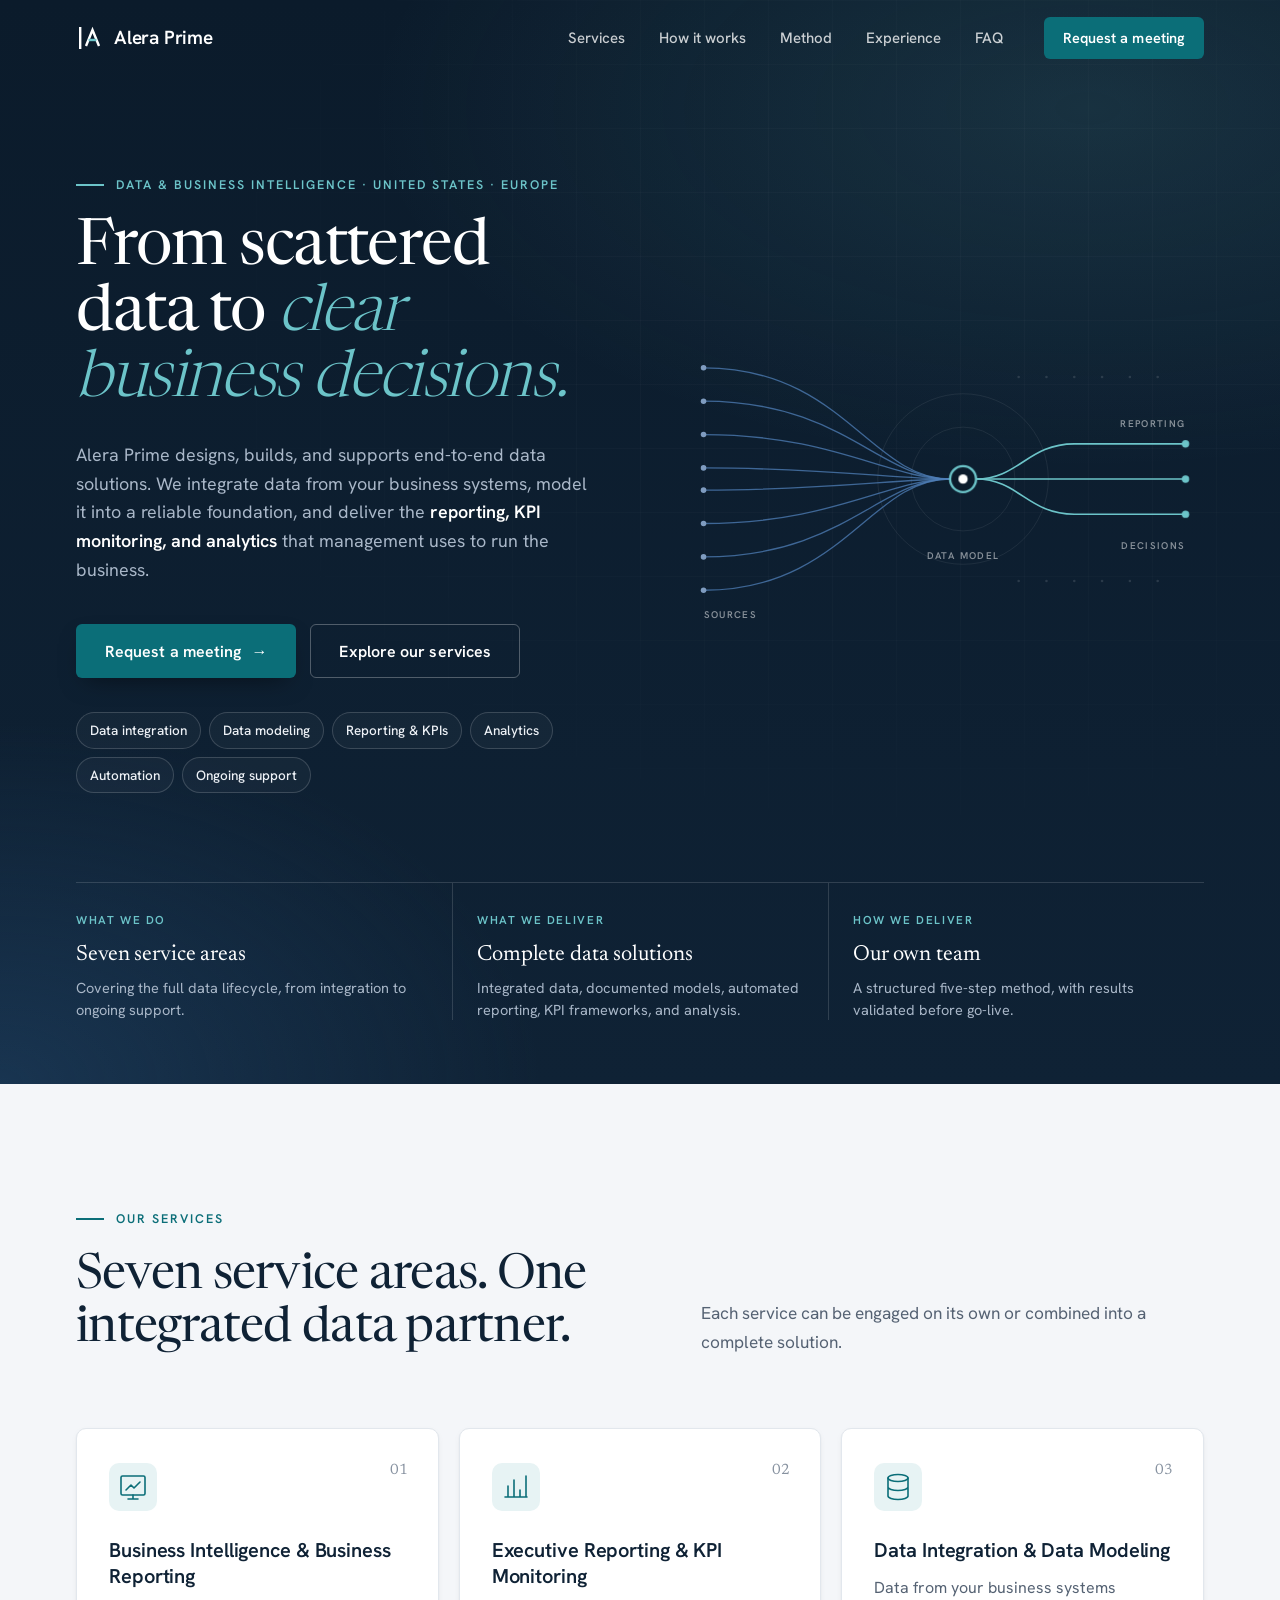
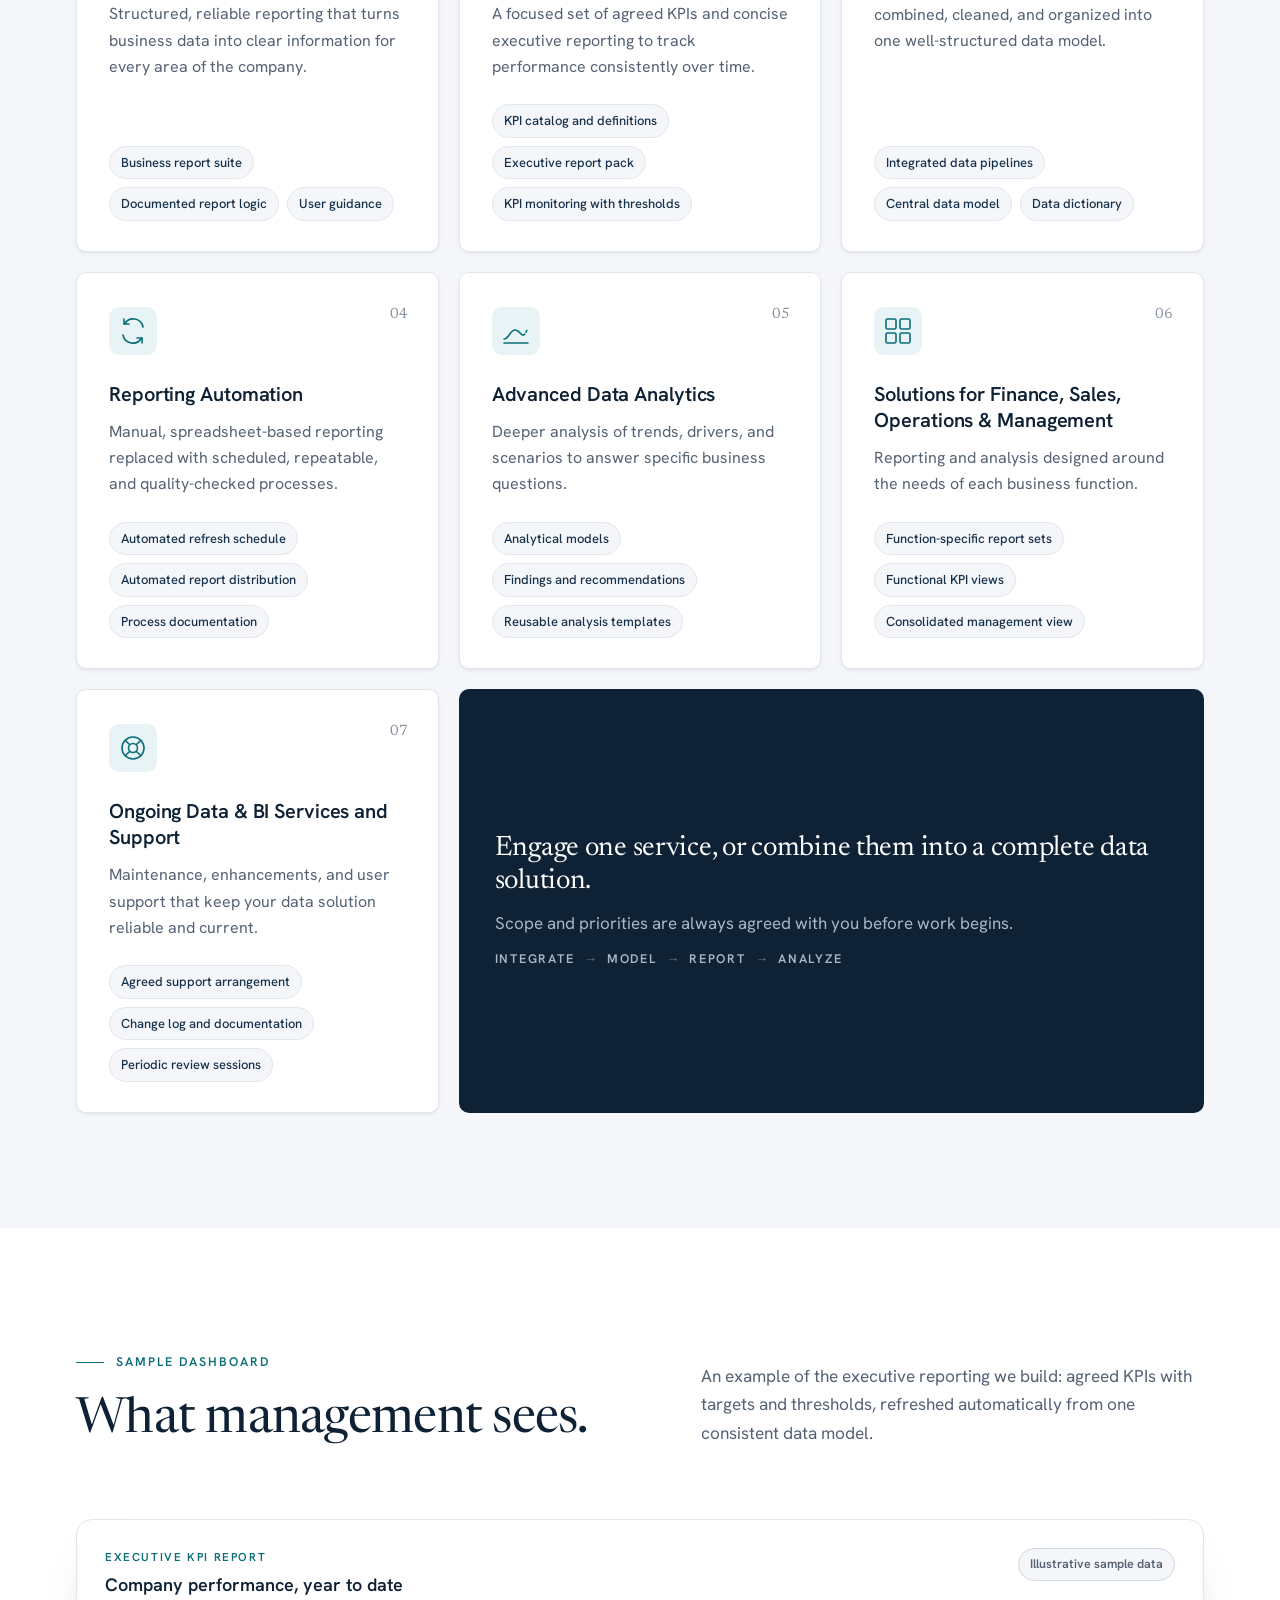
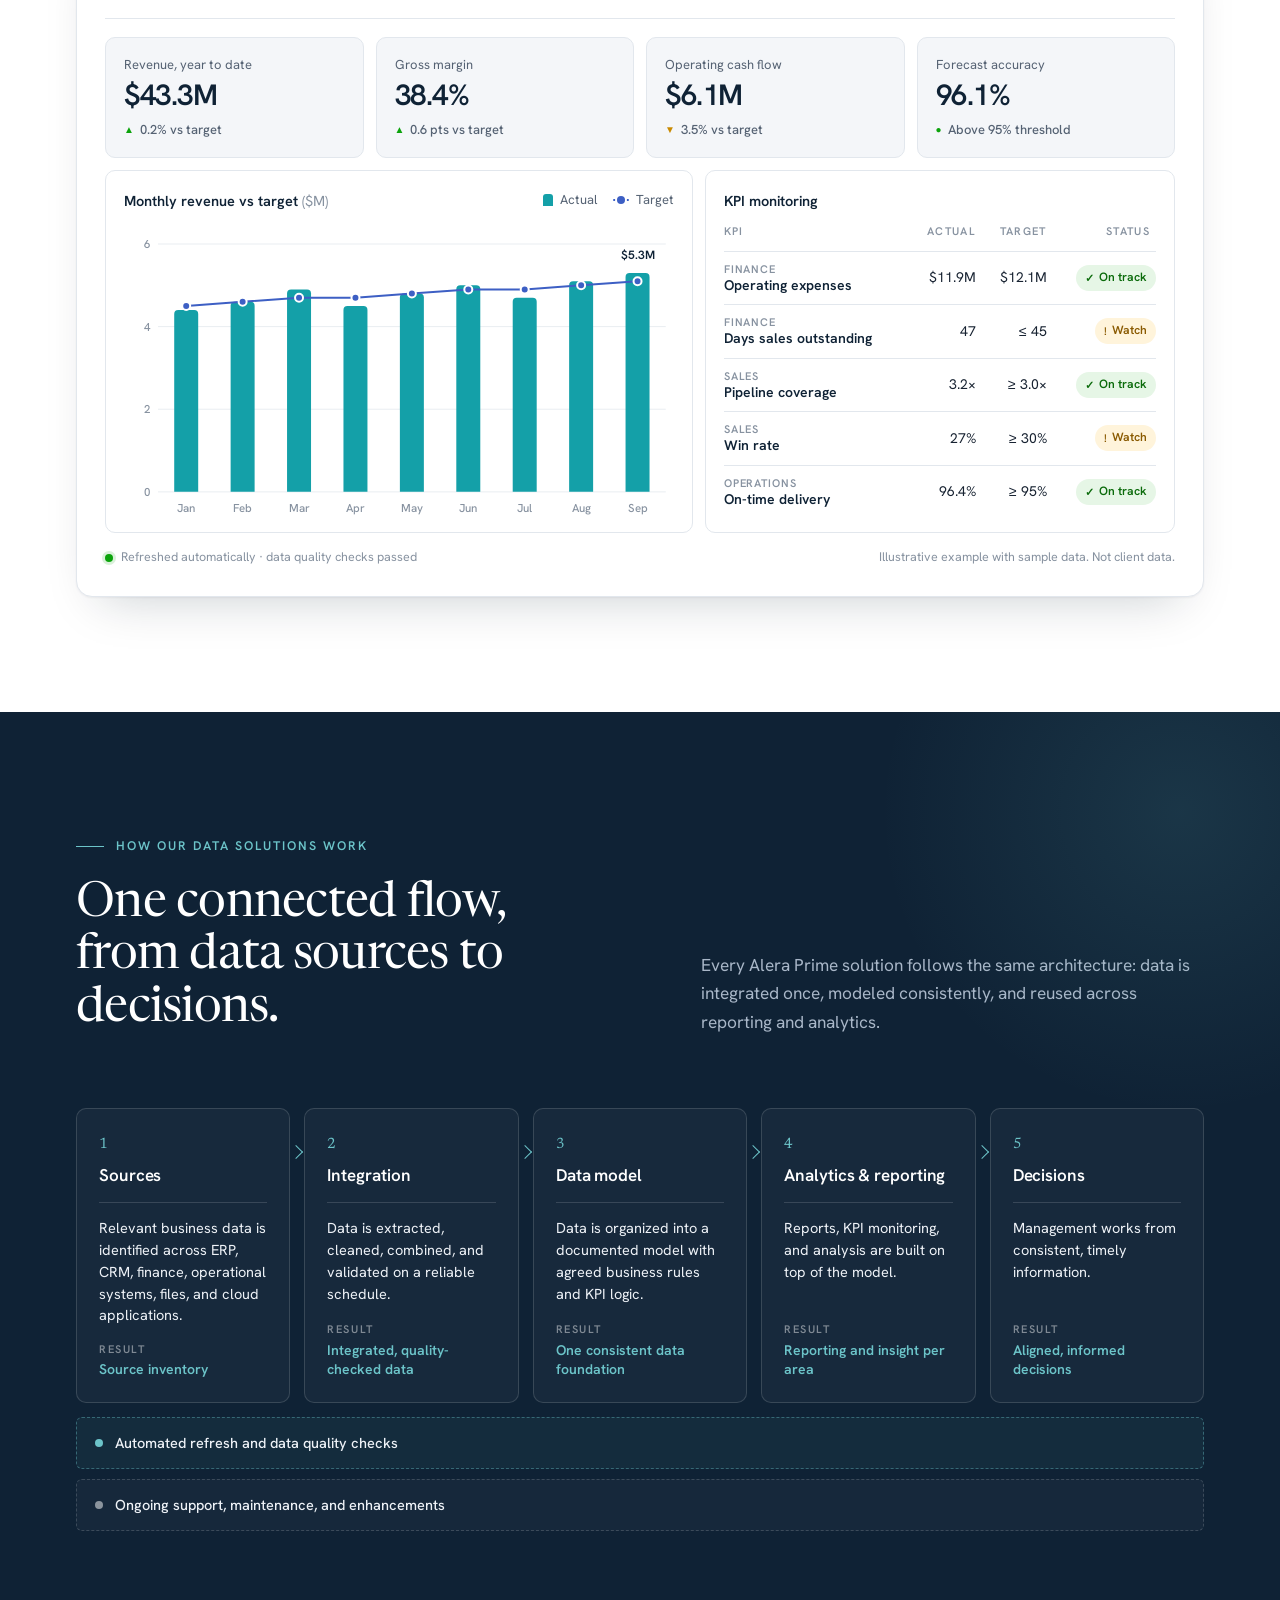
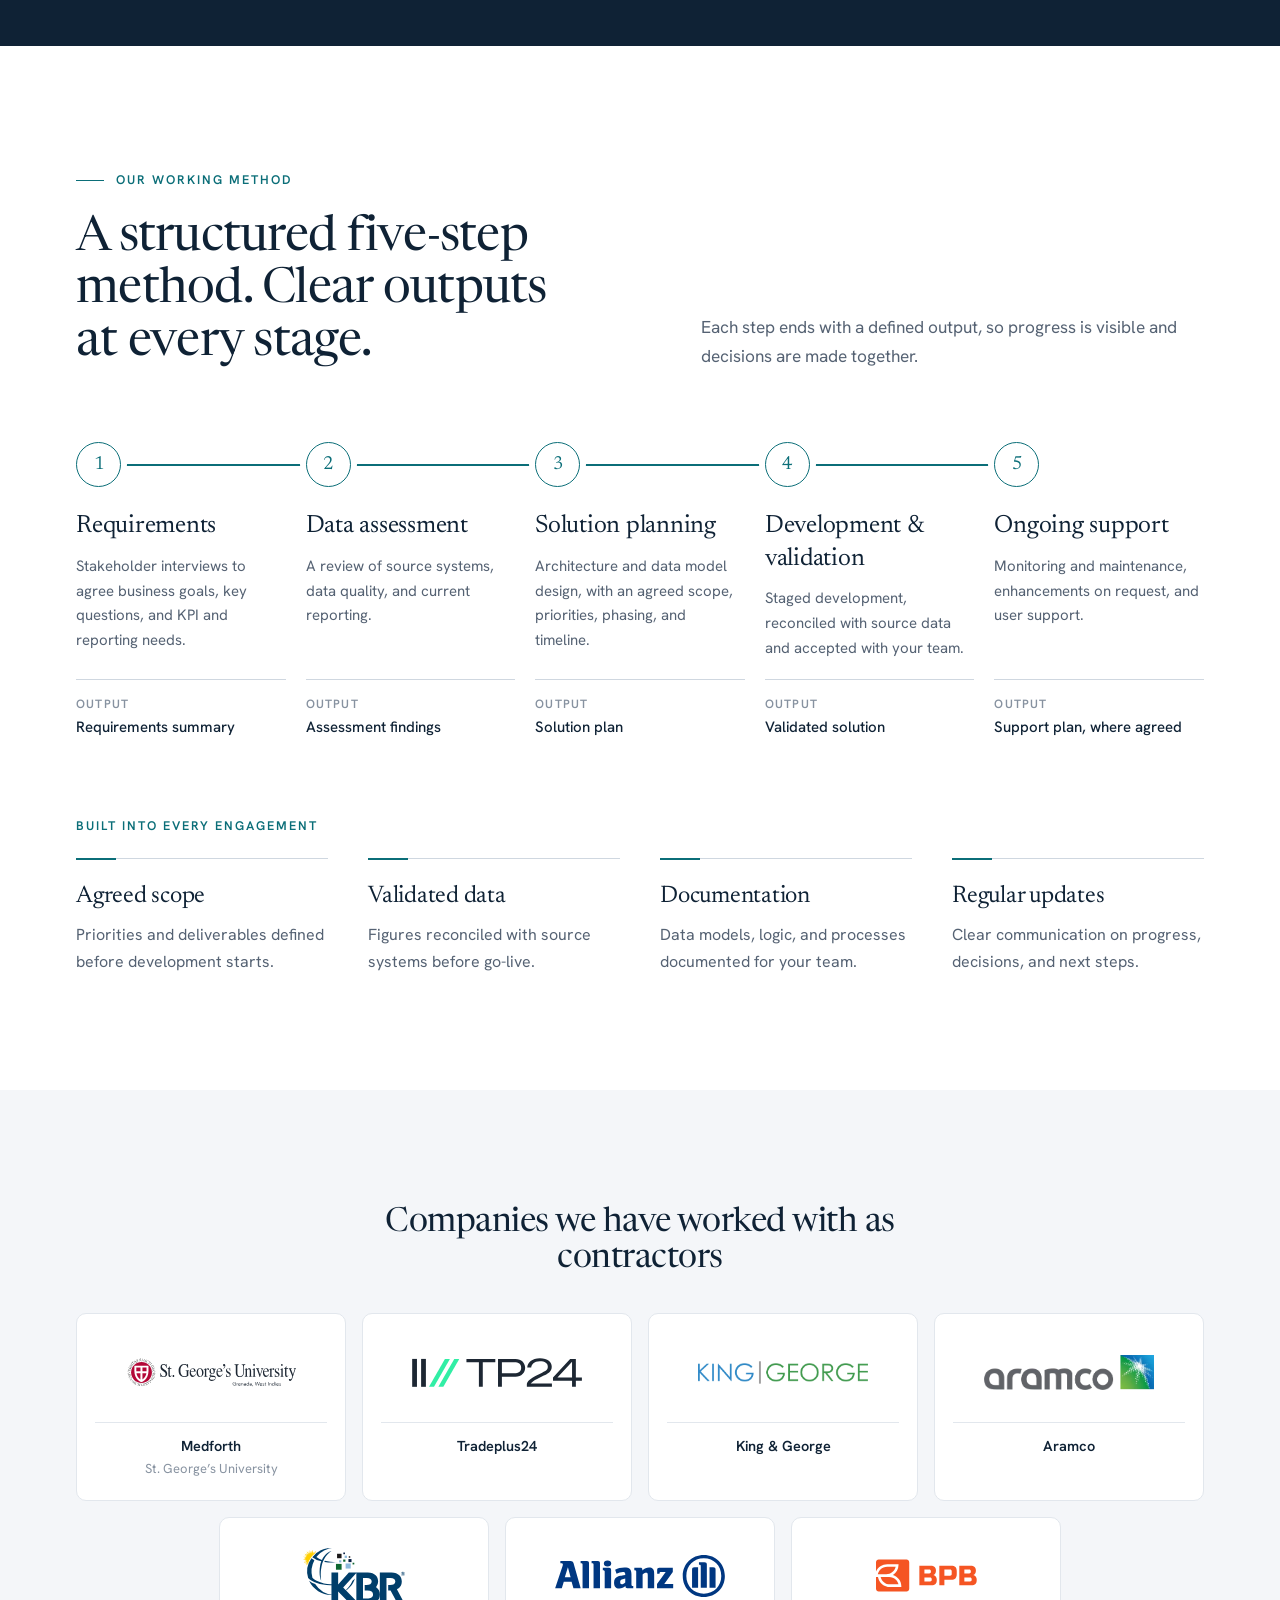
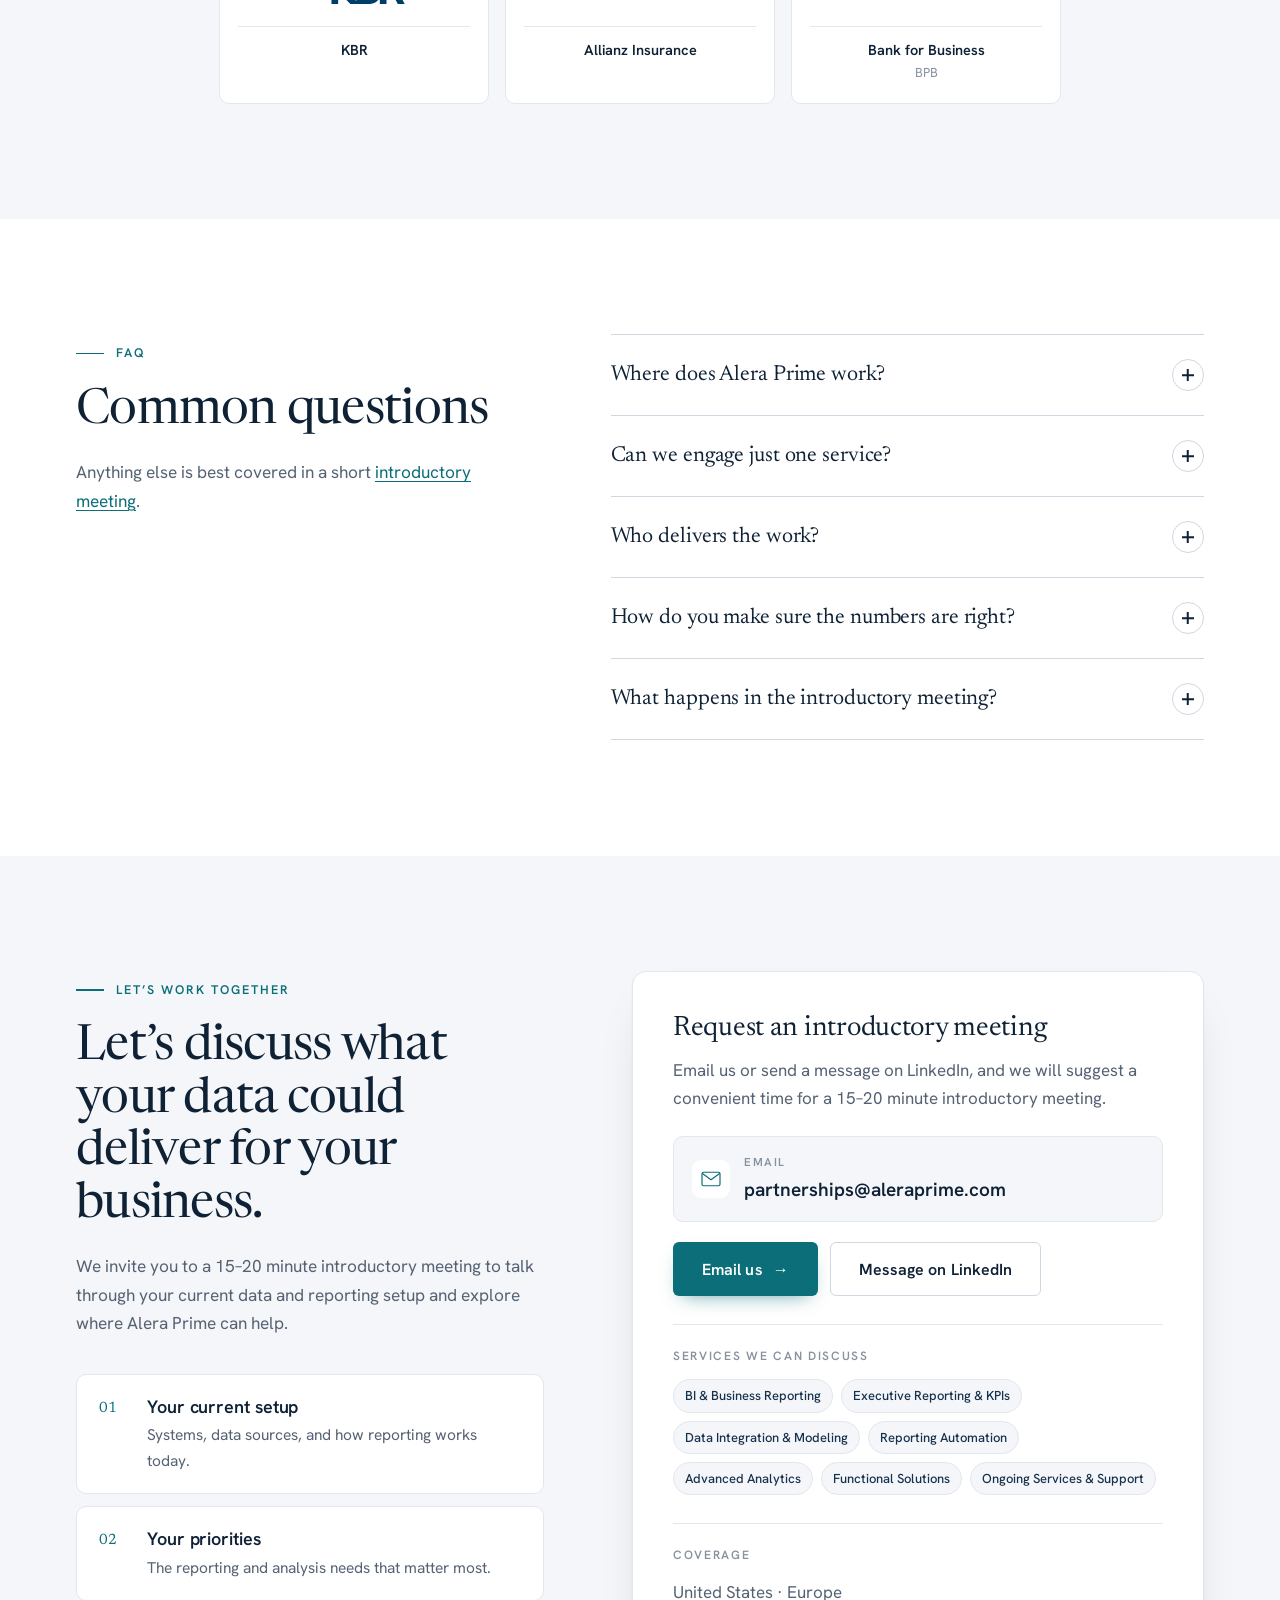
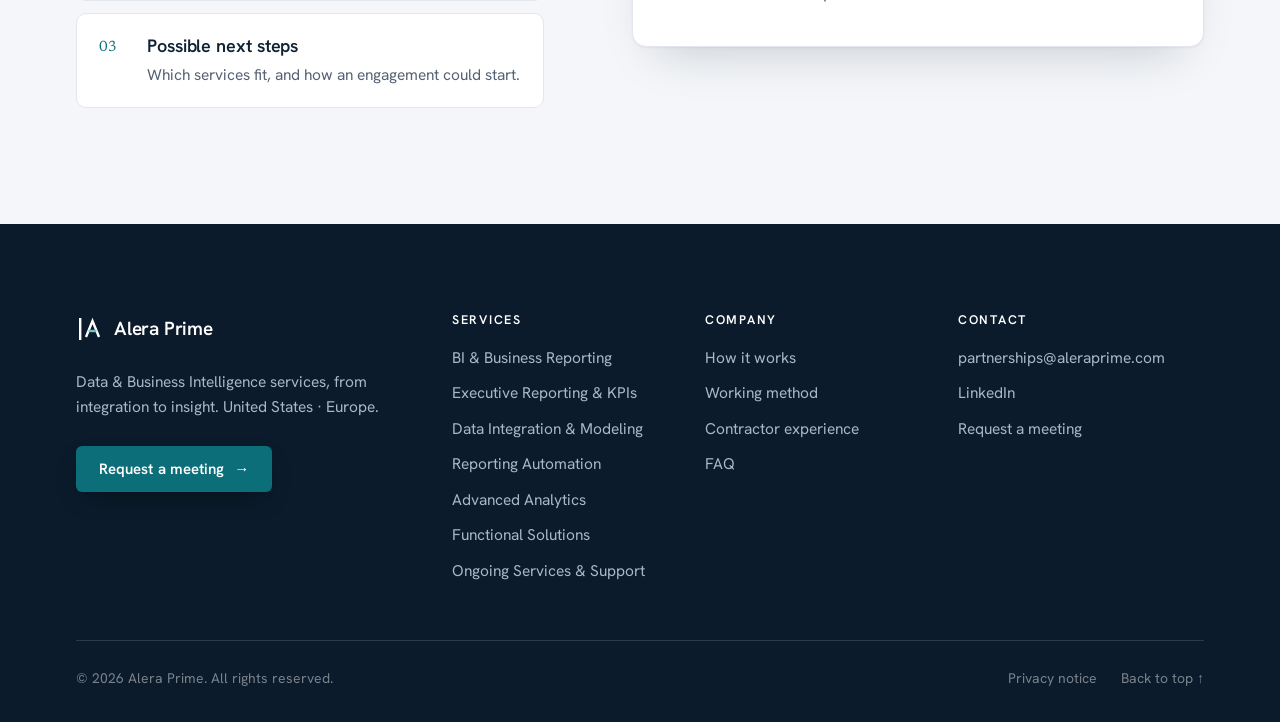
==== index.html @ e725a66e "Add files via upload" ====
<!DOCTYPE html>
<html lang="en">
<head>
<meta charset="UTF-8">
<meta name="viewport" content="width=device-width, initial-scale=1">
<title>Alera Prime — Data &amp; Business Intelligence Services</title>
<meta name="description" content="Alera Prime is a Data &amp; Business Intelligence services company working with organizations in the United States and Europe: data integration, data modeling, reporting and KPIs, reporting automation, analytics and ongoing support.">
<link rel="canonical" href="https://aleraprime.com/">
<meta name="theme-color" content="#0B1B2B">

<meta property="og:type" content="website">
<meta property="og:site_name" content="Alera Prime">
<meta property="og:title" content="Alera Prime — Data &amp; Business Intelligence Services">
<meta property="og:description" content="From scattered data to clear business decisions. Data &amp; Business Intelligence services for organizations in the United States and Europe.">
<meta property="og:url" content="https://aleraprime.com/">
<meta property="og:image" content="https://aleraprime.com/assets/img/og-image.png">
<meta property="og:image:width" content="1200">
<meta property="og:image:height" content="630">
<meta name="twitter:card" content="summary_large_image">

<link rel="icon" href="assets/img/favicon.svg" type="image/svg+xml">
<link rel="apple-touch-icon" href="assets/img/apple-touch-icon.png">
<link rel="preload" href="assets/fonts/newsreader-latin-opsz-normal.woff2" as="font" type="font/woff2" crossorigin>
<link rel="preload" href="assets/fonts/hanken-grotesk-latin-wght-normal.woff2" as="font" type="font/woff2" crossorigin>
<link rel="stylesheet" href="assets/css/styles.css">

<script type="application/ld+json">
{
  "@context": "https://schema.org",
  "@type": "ProfessionalService",
  "name": "Alera Prime",
  "url": "https://aleraprime.com/",
  "email": "partnerships@aleraprime.com",
  "logo": "https://aleraprime.com/assets/img/favicon.svg",
  "image": "https://aleraprime.com/assets/img/og-image.png",
  "description": "Data & Business Intelligence services company working with organizations in the United States and Europe.",
  "areaServed": ["United States", "Europe"],
  "sameAs": ["https://www.linkedin.com/company/126293967/"],
  "knowsAbout": ["Business intelligence", "Business reporting", "Executive reporting", "KPI monitoring", "Data integration", "Data modeling", "Reporting automation", "Advanced data analytics"]
}
</script>
<script>document.documentElement.classList.add('js');</script>

<style>
/* ---- Page-specific components (index.html only) ---- */
.hero-tagline { margin-top: 26px; font-size: clamp(17px, 1.4vw, 20px); line-height: 1.6; color: var(--on-dark-soft); max-width: 52ch; }
.hero-tagline strong { color: #fff; font-weight: 600; }
.pills { position: relative; display: flex; flex-wrap: wrap; gap: 8px; margin-top: 34px; }
.pills li { padding: 6px 13px; border: 1px solid rgba(255,255,255,.16); border-radius: 999px; font-size: 13.5px; font-weight: 500; color: var(--on-dark); background: rgba(255,255,255,.03); }

/* hero flow visual */
.flow-visual { position: relative; margin: 0; }
.flow-visual svg { width: 100%; height: auto; overflow: visible; }
.fv-in { fill: none; stroke: #4F7FB8; stroke-width: 1.4; opacity: .75; }
.fv-out { fill: none; stroke: var(--teal-lt); stroke-width: 1.8; }
.fv-src { fill: #7F9CC0; }
.fv-dst { fill: var(--teal-lt); }
.fv-ring { fill: none; stroke: rgba(255,255,255,.08); }
.fv-node { fill: var(--ink); stroke: var(--teal-lt); stroke-width: 2.5; }
.fv-core { fill: #fff; }
.fv-lbl { fill: rgba(255,255,255,.5); font: 600 10.5px var(--sans); letter-spacing: .14em; text-transform: uppercase; }
.fv-dots circle { fill: rgba(255,255,255,.12); }
.js .fv-in, .js .fv-out { stroke-dasharray: 400; stroke-dashoffset: 400; animation: fvDraw 1.8s var(--ease) forwards; }
.js .fv-out { animation-delay: 1.3s; animation-duration: 1.1s; }
.js .fv-dst, .js .fv-node, .js .fv-core { opacity: 0; animation: fvFade .6s var(--ease) forwards; }
.js .fv-node, .js .fv-core { animation-delay: 1.1s; }
.js .fv-dst { animation-delay: 2.2s; }
.js .fv-pulse { transform-origin: 300px 150px; animation: fvPulse 3.2s ease-out 2.4s infinite; opacity: 0; }
@keyframes fvDraw { to { stroke-dashoffset: 0; } }
@keyframes fvFade { to { opacity: 1; } }
@keyframes fvPulse { 0% { opacity: .5; transform: scale(1); } 100% { opacity: 0; transform: scale(2.4); } }

.hero-facts.facts-3 { grid-template-columns: repeat(3, 1fr); }
.hero-facts .fact-k { display: block; margin-bottom: 8px; font-size: 11.5px; font-weight: 600; letter-spacing: .14em; text-transform: uppercase; color: var(--teal-lt); }

/* services */
.service-num { position: absolute; top: 30px; right: 30px; font-family: var(--serif); font-size: 15px; color: var(--faint); font-variant-numeric: tabular-nums; }
.service-combine { grid-column: span 2; display: flex; flex-direction: column; justify-content: center; padding: 34px 36px; border-radius: var(--radius); background: var(--navy); color: var(--on-dark); }
.service-combine h3 { color: #fff; font-family: var(--serif); font-size: 28px; font-weight: 400; letter-spacing: -.01em; line-height: 1.15; }
.service-combine p { margin-top: 12px; color: var(--on-dark-soft); }
.chain { display: flex; flex-wrap: wrap; align-items: center; gap: 8px 10px; margin-top: 24px; font-size: 12.5px; font-weight: 600; letter-spacing: .14em; text-transform: uppercase; color: var(--teal-lt); }
.chain i { font-style: normal; color: rgba(255,255,255,.4); letter-spacing: 0; }

/* solution flow */
.flow { position: relative; display: grid; grid-template-columns: repeat(5, 1fr); gap: 14px; }
.stage { position: relative; display: flex; flex-direction: column; padding: 24px 22px 22px; border: 1px solid var(--on-dark-faint); border-radius: var(--radius); background: rgba(255,255,255,.035); }
.stage:not(:last-child)::after { content: ""; position: absolute; right: -12px; top: 38px; z-index: 1; width: 10px; height: 10px; border-top: 1.5px solid var(--teal-lt); border-right: 1.5px solid var(--teal-lt); transform: rotate(45deg); }
.stage-n { font-family: var(--serif); font-size: 15px; color: var(--teal-lt); }
.stage h3 { margin-top: 6px; font-size: 17px; color: #fff; }
.stage ul { margin-top: 14px; display: grid; gap: 6px; }
.stage li { font-size: 14px; color: var(--on-dark-soft); }
.stage .stage-what { margin-top: 16px; padding-top: 14px; border-top: 1px solid var(--on-dark-faint); font-size: 14.5px; color: var(--on-dark); line-height: 1.5; }
.stage .stage-res { margin-top: auto; padding-top: 16px; font-size: 14px; font-weight: 600; color: var(--teal-lt); line-height: 1.4; }
.stage .stage-res span { display: block; margin-bottom: 3px; font-size: 11px; letter-spacing: .14em; text-transform: uppercase; color: rgba(255,255,255,.45); }
.flow-bars { display: grid; gap: 10px; margin-top: 14px; }
.flow-bar { display: flex; align-items: center; gap: 12px; padding: 13px 18px; border-radius: var(--radius-sm); font-size: 14.5px; font-weight: 500; color: var(--on-dark); border: 1px dashed rgba(108,196,201,.4); background: rgba(108,196,201,.06); }
.flow-bar::before { content: ""; flex: none; width: 8px; height: 8px; border-radius: 50%; background: var(--teal-lt); }
.flow-bar.alt { border-color: rgba(255,255,255,.16); background: rgba(255,255,255,.03); }
.flow-bar.alt::before { background: rgba(255,255,255,.5); }

/* method */
#method .step h3 { margin-top: 24px; }
#method .step > p:not(.step-out) { font-size: 15px; }
.builtin-title { margin: clamp(56px, 6vw, 80px) 0 22px; font-size: 12.5px; font-weight: 600; letter-spacing: .16em; text-transform: uppercase; color: var(--teal); }
.principles.p4 { grid-template-columns: repeat(4, 1fr); gap: 32px 40px; }

/* sample dashboard */
.dash { margin: 0; padding: clamp(18px, 2.4vw, 28px); background: #fff; border: 1px solid var(--line); border-radius: 16px; box-shadow: var(--shadow); }
.dash-top { display: flex; flex-wrap: wrap; justify-content: space-between; align-items: flex-start; gap: 10px 20px; padding-bottom: 18px; border-bottom: 1px solid var(--line); }
.dash-eyebrow { font-size: 11.5px; font-weight: 600; letter-spacing: .14em; text-transform: uppercase; color: var(--teal); }
.dash-title { margin-top: 3px; font-size: 18px; font-weight: 600; color: var(--navy); }
.dash-badge { padding: 5px 11px; border-radius: 999px; border: 1px solid var(--line-2); background: var(--mist); font-size: 12.5px; font-weight: 600; color: var(--muted); white-space: nowrap; }
.tiles { display: grid; grid-template-columns: repeat(4, 1fr); gap: 12px; margin-top: 18px; }
.tile { padding: 16px 18px; border: 1px solid var(--line); border-radius: 10px; background: var(--mist); }
.tile-k { font-size: 13px; color: var(--muted); }
.tile-v { margin-top: 4px; font-size: clamp(24px, 2.3vw, 30px); font-weight: 600; letter-spacing: -.015em; color: var(--navy); line-height: 1.15; }
.tile-d { display: flex; align-items: center; gap: 6px; margin-top: 6px; font-size: 13px; font-weight: 500; color: var(--muted); }
.st { font-size: 10px; line-height: 1; }
.st-good { color: #0ca30c; }
.st-warn { color: #c98a00; }
.dash-body { display: grid; grid-template-columns: 1.25fr 1fr; gap: 12px; margin-top: 12px; }
.panel { display: flex; flex-direction: column; min-width: 0; padding: 18px 18px 14px; border: 1px solid var(--line); border-radius: 10px; }
.panel-head { display: flex; flex-wrap: wrap; justify-content: space-between; align-items: baseline; gap: 6px 16px; margin-bottom: 10px; }
.panel-title { font-size: 14.5px; font-weight: 600; color: var(--navy); }
.panel-title span { font-weight: 400; color: var(--faint); }
.dash-legend { display: flex; gap: 16px; font-size: 13px; color: var(--muted); }
.dash-legend span { display: inline-flex; align-items: center; gap: 7px; }
.lk { display: inline-block; }
.lk-actual { width: 10px; height: 12px; border-radius: 3px 3px 0 0; background: #14A0A8; }
.lk-target { position: relative; width: 16px; height: 2px; border-radius: 2px; background: #3D5FC4; }
.lk-target::after { content: ""; position: absolute; left: 4px; top: -3px; width: 8px; height: 8px; border-radius: 50%; background: #3D5FC4; box-shadow: 0 0 0 2px #fff; }
.rev-chart { position: relative; flex: 1; min-height: 250px; }
.rev-chart svg { display: block; width: 100%; height: 100%; overflow: visible; }
.rc-grid { stroke: #E9EDF1; stroke-width: 1; }
.rc-axis { fill: var(--faint); font: 500 11.5px var(--sans); font-variant-numeric: tabular-nums; }
.rc-bar { fill: #14A0A8; }
.rc-target { fill: none; stroke: #3D5FC4; stroke-width: 2; stroke-linejoin: round; stroke-linecap: round; }
.rc-tdot { fill: #3D5FC4; stroke: #fff; stroke-width: 2; }
.rc-lbl { fill: var(--navy); font: 600 12px var(--sans); }
.rc-hit { fill: transparent; cursor: default; }
.rc-col.on .rc-bar { fill: #0F8C93; }
.rc-col.on .rc-band { fill: var(--mist); }
.rc-band { fill: transparent; }
.rc-tip { position: absolute; z-index: 2; pointer-events: none; padding: 9px 12px; border-radius: 8px; background: var(--navy); color: #fff; font-size: 12.5px; line-height: 1.5; white-space: nowrap; box-shadow: 0 8px 20px -8px rgba(11,27,43,.5); transform: translate(-50%, -100%); opacity: 0; transition: opacity .12s; }
.rc-tip.on { opacity: 1; }
.rc-tip b { display: block; margin-bottom: 2px; font-size: 12px; color: var(--teal-lt); }
.rc-tip i { display: inline-block; width: 8px; height: 8px; margin-right: 6px; border-radius: 2px; vertical-align: 0; }
.kpi { width: 100%; border-collapse: collapse; font-size: 14px; }
.kpi th, .kpi td { padding: 10px 6px; border-top: 1px solid var(--line); text-align: right; font-variant-numeric: tabular-nums; color: var(--text); }
.kpi thead th { border-top: 0; padding-top: 0; font-size: 11px; font-weight: 600; letter-spacing: .12em; text-transform: uppercase; color: var(--faint); }
.kpi th:first-child { padding-left: 0; text-align: left; }
.kpi td:last-child { padding-right: 0; }
.kpi tbody th { font-weight: 600; color: var(--navy); line-height: 1.3; }
.kpi .fn { display: block; font-size: 11px; font-weight: 600; letter-spacing: .08em; text-transform: uppercase; color: var(--faint); }
.pill { display: inline-flex; align-items: center; gap: 5px; padding: 3px 9px; border-radius: 999px; font-size: 12px; font-weight: 600; white-space: nowrap; }
.pill span { font-size: 11px; }
.pill-good { background: #E6F6E6; color: #0B6B0B; }
.pill-warn { background: #FFF4DB; color: #8A5A00; }
.dash-foot { display: flex; flex-wrap: wrap; justify-content: space-between; gap: 6px 20px; margin-top: 14px; font-size: 12.5px; color: var(--faint); }
.dash-foot span { display: inline-flex; align-items: center; gap: 8px; }
.dot-ok { width: 8px; height: 8px; border-radius: 50%; background: #0ca30c; box-shadow: 0 0 0 3px rgba(12,163,12,.15); }

/* contractor logos */
.xp-head { max-width: 640px; margin: 0 auto 36px; text-align: center; }
.xp-head h2 { font-size: clamp(26px, 2.6vw, 34px); }
.xp-head p { margin-top: 10px; color: var(--muted); font-size: 16px; }
.logo-wall { display: flex; flex-wrap: wrap; justify-content: center; gap: 16px; }
.logo-item { flex: 0 0 calc((100% - 3 * 16px) / 4); display: flex; flex-direction: column; align-items: center; padding: 26px 18px 20px; background: #fff; border: 1px solid var(--line); border-radius: var(--radius); text-align: center; transition: border-color .25s var(--ease), box-shadow .25s var(--ease); }
.logo-item:hover { border-color: var(--line-2); box-shadow: var(--shadow-sm); }
.logo-box { display: flex; align-items: center; justify-content: center; width: 100%; height: 64px; }
.logo-box img { max-width: min(170px, 100%); max-height: 46px; width: auto; height: auto; object-fit: contain; }
.logo-name { margin-top: 18px; padding-top: 14px; width: 100%; border-top: 1px solid var(--line); font-size: 14.5px; font-weight: 600; color: var(--navy); line-height: 1.3; }
.logo-box img.logo-kbr { max-height: 56px; }
#method .step-n { box-shadow: 0 0 0 6px #fff; }
.logo-sub { margin-top: 2px; font-size: 13px; color: var(--faint); }

/* contact */
.meet { display: grid; grid-template-columns: 1fr; gap: 12px; margin-top: 36px; }
.meet-item { display: grid; grid-template-columns: 40px 1fr; column-gap: 8px; }
.meet-item .stage-n { grid-row: 1 / span 2; padding-top: 2px; }
.meet-item h3, .meet-item p { grid-column: 2; }
.meet-item { padding: 20px 22px; background: #fff; border: 1px solid var(--line); border-radius: var(--radius); }
.meet-item .stage-n { color: var(--teal); }
.meet-item h3 { margin-top: 0; font-size: 18px; }
.meet-item p { margin-top: 4px; font-size: 15.5px; color: var(--muted); }
.contact-card { padding: clamp(28px, 3.5vw, 40px); background: #fff; border: 1px solid var(--line); border-radius: 14px; box-shadow: var(--shadow); }
.contact-card h3 { font-family: var(--serif); font-size: 28px; font-weight: 400; letter-spacing: -.01em; line-height: 1.15; }
.contact-card > p { margin-top: 12px; color: var(--muted); }
.mail-line { display: flex; align-items: center; gap: 14px; margin-top: 24px; padding: 16px 18px; border: 1px solid var(--line); border-radius: var(--radius); background: var(--mist); transition: border-color .2s var(--ease), background .2s var(--ease); }
.mail-line:hover { border-color: var(--teal); background: var(--teal-wash); }
.mail-line .ic { flex: none; width: 38px; height: 38px; padding: 7px; border-radius: 9px; background: #fff; }
.mail-k { display: block; font-size: 11.5px; font-weight: 600; letter-spacing: .14em; text-transform: uppercase; color: var(--faint); }
.mail-v { display: block; margin-top: 2px; font-size: clamp(16px, 1.5vw, 19px); font-weight: 600; color: var(--navy); overflow-wrap: anywhere; }
.contact-actions { display: flex; flex-wrap: wrap; gap: 12px; margin-top: 20px; }
.contact-card .chips { display: flex; flex-wrap: wrap; gap: 8px; margin-top: 12px; }
.contact-card .chips li { font-size: 13px; font-weight: 500; color: var(--navy-2); padding: 5px 11px; border-radius: 999px; background: var(--mist); border: 1px solid var(--line); }
.contact-card .lbl { margin-top: 28px; padding-top: 22px; border-top: 1px solid var(--line); font-size: 12px; font-weight: 600; letter-spacing: .14em; text-transform: uppercase; color: var(--faint); }

@media (max-width: 1120px) {
  .flow { grid-template-columns: 1fr 1fr 1fr; }
  .stage:nth-child(3)::after { display: none; }
  .principles.p4 { grid-template-columns: 1fr 1fr; }
}
@media (max-width: 980px) {
  .tiles { grid-template-columns: 1fr 1fr; }
  .dash-body { grid-template-columns: 1fr; }
  .hero-facts.facts-3 { grid-template-columns: 1fr; }
  .hero-facts.facts-3 li, .hero-facts.facts-3 li:nth-child(even) { padding: 20px 0; padding-left: 0; border-left: 0; }
  .hero-facts.facts-3 li + li { border-top: 1px solid var(--on-dark-faint); }
  .flow-visual { max-width: 560px; }
  .service-combine { grid-column: span 1; }
  .logo-item { flex-basis: calc((100% - 2 * 16px) / 3); }
}
@media (max-width: 760px) {
  .flow { grid-template-columns: 1fr; gap: 22px; }
  .stage::after, .stage:nth-child(3)::after { display: block; }
  .stage:not(:last-child)::after { right: auto; left: 30px; top: auto; bottom: -17px; transform: rotate(135deg); }
  .stage:last-child::after { display: none; }
}
@media (max-width: 640px) {
  .pills li { font-size: 12.5px; padding: 5px 11px; }
  .service-num { top: 26px; right: 24px; }
  .service-combine { padding: 28px 24px; }
  .principles.p4 { grid-template-columns: 1fr; }
  #method .step h3 { margin-top: 8px; }
  .tiles { gap: 8px; }
  .tile { padding: 12px 12px; }
  .tile-k, .tile-d { font-size: 12px; }
  .panel { padding: 14px 12px 10px; }
  .rev-chart { min-height: 220px; flex: none; height: 220px; }
  .kpi { font-size: 13px; }
  .kpi th, .kpi td { padding: 9px 4px; }
  .kpi thead th:nth-child(3), .kpi tbody td:nth-child(3) { display: none; }
  .logo-wall { gap: 12px; }
  .logo-item { flex-basis: calc((100% - 12px) / 2); padding: 20px 12px 16px; }
  .logo-box { height: 52px; }
  .logo-box img { max-height: 38px; }
  .logo-name { font-size: 13.5px; }
  .contact-actions .btn { width: 100%; }
  .mail-line { padding: 14px; }
  .mail-line .ic { display: none; }
  .mail-v { font-size: 15.5px; letter-spacing: -.01em; overflow-wrap: normal; white-space: nowrap; }
  .contact-card { padding: 26px 20px; }
}
</style>
</head>
<body>
<a class="skip" href="#main">Skip to content</a>

<header class="header" id="header">
  <div class="wrap header-in">
    <a href="#top" class="brand" aria-label="Alera Prime, back to top">
      <svg class="brand-mark" viewBox="0 0 28 28" aria-hidden="true"><rect x="3" y="3" width="2.4" height="22" fill="currentColor"/><path d="M10 22 L16.5 6 L23 22" fill="none" stroke="currentColor" stroke-width="2.4" stroke-linejoin="miter"/><path class="brand-bar" d="M12.6 16 H20.4" stroke-width="2.4"/></svg>
      <span class="brand-name">Alera Prime</span>
    </a>
    <nav class="nav" id="nav" aria-label="Main">
      <a href="#services">Services</a>
      <a href="#how-it-works">How it works</a>
      <a href="#method">Method</a>
      <a href="#experience">Experience</a>
      <a href="#faq">FAQ</a>
      <a href="#contact" class="btn btn-primary nav-cta">Request a meeting</a>
    </nav>
    <a href="#contact" class="btn btn-primary header-cta">Request a meeting</a>
    <button class="menu-btn" id="menuBtn" type="button" aria-label="Open menu" aria-expanded="false" aria-controls="nav"><span></span><span></span></button>
  </div>
</header>

<main id="main">

<!-- HERO -->
<section class="hero" id="top">
  <div class="hero-grid-bg" aria-hidden="true"></div>
  <div class="wrap hero-grid">
    <div class="hero-copy">
      <p class="kicker kicker-light reveal">Data &amp; Business Intelligence · United States · Europe</p>
      <h1 class="reveal d1">From scattered data to <em>clear business decisions.</em></h1>
      <p class="hero-tagline reveal d2">Alera Prime designs, builds, and supports end-to-end data solutions. We integrate data from your business systems, model it into a reliable foundation, and deliver the <strong>reporting, KPI monitoring, and analytics</strong> that management uses to run the business.</p>
      <div class="hero-actions reveal d3">
        <a href="#contact" class="btn btn-accent btn-lg">Request a meeting <span class="arr" aria-hidden="true">→</span></a>
        <a href="#services" class="btn btn-ghost-light btn-lg">Explore our services</a>
      </div>
      <ul class="pills reveal d3" aria-label="What we cover">
        <li>Data integration</li><li>Data modeling</li><li>Reporting &amp; KPIs</li><li>Analytics</li><li>Automation</li><li>Ongoing support</li>
      </ul>
    </div>

    <figure class="flow-visual reveal d2" aria-label="Diagram: many data sources converge into one data model, which feeds reporting, analytics and decisions.">
      <svg viewBox="0 0 560 300" aria-hidden="true" focusable="false">
        <g class="fv-dots">
          <circle cx="360" cy="40" r="1.4"/><circle cx="390" cy="40" r="1.4"/><circle cx="420" cy="40" r="1.4"/><circle cx="450" cy="40" r="1.4"/><circle cx="480" cy="40" r="1.4"/><circle cx="510" cy="40" r="1.4"/>
          <circle cx="360" cy="260" r="1.4"/><circle cx="390" cy="260" r="1.4"/><circle cx="420" cy="260" r="1.4"/><circle cx="450" cy="260" r="1.4"/><circle cx="480" cy="260" r="1.4"/><circle cx="510" cy="260" r="1.4"/>
        </g>
        <circle class="fv-ring" cx="300" cy="150" r="56"/>
        <circle class="fv-ring" cx="300" cy="150" r="92"/>
        <path class="fv-in" d="M20 30 C170 30 200 150 286 150"/>
        <path class="fv-in" d="M20 66 C170 66 210 150 286 150"/>
        <path class="fv-in" d="M20 102 C160 102 220 150 286 150"/>
        <path class="fv-in" d="M20 138 C150 138 230 150 286 150"/>
        <path class="fv-in" d="M20 162 C150 162 230 150 286 150"/>
        <path class="fv-in" d="M20 198 C160 198 220 150 286 150"/>
        <path class="fv-in" d="M20 234 C170 234 210 150 286 150"/>
        <path class="fv-in" d="M20 270 C170 270 200 150 286 150"/>
        <g class="fv-src"><circle cx="20" cy="30" r="3"/><circle cx="20" cy="66" r="3"/><circle cx="20" cy="102" r="3"/><circle cx="20" cy="138" r="3"/><circle cx="20" cy="162" r="3"/><circle cx="20" cy="198" r="3"/><circle cx="20" cy="234" r="3"/><circle cx="20" cy="270" r="3"/></g>
        <path class="fv-out" d="M314 150 C360 150 370 112 420 112 L540 112"/>
        <path class="fv-out" d="M314 150 L540 150"/>
        <path class="fv-out" d="M314 150 C360 150 370 188 420 188 L540 188"/>
        <g class="fv-dst"><circle cx="540" cy="112" r="4"/><circle cx="540" cy="150" r="4"/><circle cx="540" cy="188" r="4"/></g>
        <circle class="fv-pulse fv-ring" cx="300" cy="150" r="16" style="stroke: rgba(108,196,201,.6)"/>
        <circle class="fv-node" cx="300" cy="150" r="14"/>
        <circle class="fv-core" cx="300" cy="150" r="5"/>
        <text class="fv-lbl" x="20" y="300">Sources</text>
        <text class="fv-lbl" x="300" y="236" text-anchor="middle">Data model</text>
        <text class="fv-lbl" x="540" y="94" text-anchor="end">Reporting</text>
        <text class="fv-lbl" x="540" y="226" text-anchor="end">Decisions</text>
      </svg>
    </figure>
  </div>

  <div class="wrap">
    <ul class="hero-facts facts-3 reveal d3">
      <li><span class="fact-k">What we do</span><strong>Seven service areas</strong><span>Covering the full data lifecycle, from integration to ongoing support.</span></li>
      <li><span class="fact-k">What we deliver</span><strong>Complete data solutions</strong><span>Integrated data, documented models, automated reporting, KPI frameworks, and analysis.</span></li>
      <li><span class="fact-k">How we deliver</span><strong>Our own team</strong><span>A structured five-step method, with results validated before go-live.</span></li>
    </ul>
  </div>
</section>

<!-- SERVICES -->
<section class="section section-mist" id="services">
  <div class="wrap">
    <div class="split-head">
      <div>
        <p class="kicker reveal">Our services</p>
        <h2 class="reveal d1">Seven service areas. One integrated data partner.</h2>
      </div>
      <p class="intro reveal d2">Each service can be engaged on its own or combined into a complete solution.</p>
    </div>

    <div class="services">
      <article class="service reveal">
        <span class="service-num">01</span>
        <svg class="ic" viewBox="0 0 32 32" aria-hidden="true"><rect x="4" y="5" width="24" height="19" rx="1.5"/><path d="M11 28h10M16 24v4M9 19l5-5 3 3 6-6"/></svg>
        <h3>Business Intelligence &amp; Business Reporting</h3>
        <p>Structured, reliable reporting that turns business data into clear information for every area of the company.</p>
        <ul class="deliv" aria-label="Typical deliverables"><li>Business report suite</li><li>Documented report logic</li><li>User guidance</li></ul>
      </article>
      <article class="service reveal d1">
        <span class="service-num">02</span>
        <svg class="ic" viewBox="0 0 32 32" aria-hidden="true"><path d="M5 26h22M8 26V15M14 26V9M20 26v-7M26 26V5"/></svg>
        <h3>Executive Reporting &amp; KPI Monitoring</h3>
        <p>A focused set of agreed KPIs and concise executive reporting to track performance consistently over time.</p>
        <ul class="deliv" aria-label="Typical deliverables"><li>KPI catalog and definitions</li><li>Executive report pack</li><li>KPI monitoring with thresholds</li></ul>
      </article>
      <article class="service reveal d2">
        <span class="service-num">03</span>
        <svg class="ic" viewBox="0 0 32 32" aria-hidden="true"><ellipse cx="16" cy="7" rx="10" ry="3.5"/><path d="M6 7v18c0 1.9 4.5 3.5 10 3.5s10-1.6 10-3.5V7M6 16c0 1.9 4.5 3.5 10 3.5s10-1.6 10-3.5"/></svg>
        <h3>Data Integration &amp; Data Modeling</h3>
        <p>Data from your business systems combined, cleaned, and organized into one well-structured data model.</p>
        <ul class="deliv" aria-label="Typical deliverables"><li>Integrated data pipelines</li><li>Central data model</li><li>Data dictionary</li></ul>
      </article>
      <article class="service reveal">
        <span class="service-num">04</span>
        <svg class="ic" viewBox="0 0 32 32" aria-hidden="true"><path d="M26 12a10 10 0 0 0-18.5-3M6 20a10 10 0 0 0 18.5 3"/><path d="M7 4v5h5M25 28v-5h-5"/></svg>
        <h3>Reporting Automation</h3>
        <p>Manual, spreadsheet-based reporting replaced with scheduled, repeatable, and quality-checked processes.</p>
        <ul class="deliv" aria-label="Typical deliverables"><li>Automated refresh schedule</li><li>Automated report distribution</li><li>Process documentation</li></ul>
      </article>
      <article class="service reveal d1">
        <span class="service-num">05</span>
        <svg class="ic" viewBox="0 0 32 32" aria-hidden="true"><path d="M4 24c5 0 6-9 11-9s5 5 8 5" /><path d="M23 20c2 0 3-3 5-7" stroke-dasharray="2 2.5"/><path d="M4 28h24"/></svg>
        <h3>Advanced Data Analytics</h3>
        <p>Deeper analysis of trends, drivers, and scenarios to answer specific business questions.</p>
        <ul class="deliv" aria-label="Typical deliverables"><li>Analytical models</li><li>Findings and recommendations</li><li>Reusable analysis templates</li></ul>
      </article>
      <article class="service reveal d2">
        <span class="service-num">06</span>
        <svg class="ic" viewBox="0 0 32 32" aria-hidden="true"><rect x="4" y="4" width="10" height="10" rx="1.5"/><rect x="18" y="4" width="10" height="10" rx="1.5"/><rect x="4" y="18" width="10" height="10" rx="1.5"/><rect x="18" y="18" width="10" height="10" rx="1.5"/></svg>
        <h3>Solutions for Finance, Sales, Operations &amp; Management</h3>
        <p>Reporting and analysis designed around the needs of each business function.</p>
        <ul class="deliv" aria-label="Typical deliverables"><li>Function-specific report sets</li><li>Functional KPI views</li><li>Consolidated management view</li></ul>
      </article>
      <article class="service reveal">
        <span class="service-num">07</span>
        <svg class="ic" viewBox="0 0 32 32" aria-hidden="true"><circle cx="16" cy="16" r="11"/><circle cx="16" cy="16" r="4.5"/><path d="M8.2 8.2l4.6 4.6M19.2 19.2l4.6 4.6M23.8 8.2l-4.6 4.6M12.8 19.2l-4.6 4.6"/></svg>
        <h3>Ongoing Data &amp; BI Services and Support</h3>
        <p>Maintenance, enhancements, and user support that keep your data solution reliable and current.</p>
        <ul class="deliv" aria-label="Typical deliverables"><li>Agreed support arrangement</li><li>Change log and documentation</li><li>Periodic review sessions</li></ul>
      </article>
      <div class="service-combine reveal d1">
        <h3>Engage one service, or combine them into a complete data solution.</h3>
        <p>Scope and priorities are always agreed with you before work begins.</p>
        <p class="chain" aria-label="Integrate, then model, then report, then analyze">Integrate <i>→</i> Model <i>→</i> Report <i>→</i> Analyze</p>
      </div>
    </div>

  </div>
</section>

<!-- SAMPLE DASHBOARD -->
<section class="section" id="sample">
  <div class="wrap">
    <div class="split-head">
      <div>
        <p class="kicker reveal">Sample dashboard</p>
        <h2 class="reveal d1">What management sees.</h2>
      </div>
      <p class="intro reveal d2">An example of the executive reporting we build: agreed KPIs with targets and thresholds, refreshed automatically from one consistent data model.</p>
    </div>

    <figure class="dash reveal" aria-labelledby="dashTitle">
      <div class="dash-top">
        <div>
          <p class="dash-eyebrow">Executive KPI report</p>
          <p class="dash-title" id="dashTitle">Company performance, year to date</p>
        </div>
        <span class="dash-badge">Illustrative sample data</span>
      </div>

      <div class="tiles">
        <div class="tile"><p class="tile-k">Revenue, year to date</p><p class="tile-v">$43.3M</p><p class="tile-d"><span class="st st-good" aria-hidden="true">▲</span>0.2% vs target</p></div>
        <div class="tile"><p class="tile-k">Gross margin</p><p class="tile-v">38.4%</p><p class="tile-d"><span class="st st-good" aria-hidden="true">▲</span>0.6 pts vs target</p></div>
        <div class="tile"><p class="tile-k">Operating cash flow</p><p class="tile-v">$6.1M</p><p class="tile-d"><span class="st st-warn" aria-hidden="true">▼</span>3.5% vs target</p></div>
        <div class="tile"><p class="tile-k">Forecast accuracy</p><p class="tile-v">96.1%</p><p class="tile-d"><span class="st st-good" aria-hidden="true">●</span>Above 95% threshold</p></div>
      </div>

      <div class="dash-body">
        <div class="panel">
          <div class="panel-head">
            <p class="panel-title">Monthly revenue vs target <span>($M)</span></p>
            <p class="dash-legend"><span><i class="lk lk-actual" aria-hidden="true"></i>Actual</span><span><i class="lk lk-target" aria-hidden="true"></i>Target</span></p>
          </div>
          <div class="rev-chart" id="revChart"></div>
          <table class="sr-only">
            <caption>Monthly revenue vs target, $M (illustrative)</caption>
            <thead><tr><th scope="col">Month</th><th scope="col">Actual</th><th scope="col">Target</th></tr></thead>
            <tbody>
              <tr><th scope="row">Jan</th><td>4.4</td><td>4.5</td></tr><tr><th scope="row">Feb</th><td>4.6</td><td>4.6</td></tr><tr><th scope="row">Mar</th><td>4.9</td><td>4.7</td></tr>
              <tr><th scope="row">Apr</th><td>4.5</td><td>4.7</td></tr><tr><th scope="row">May</th><td>4.8</td><td>4.8</td></tr><tr><th scope="row">Jun</th><td>5.0</td><td>4.9</td></tr>
              <tr><th scope="row">Jul</th><td>4.7</td><td>4.9</td></tr><tr><th scope="row">Aug</th><td>5.1</td><td>5.0</td></tr><tr><th scope="row">Sep</th><td>5.3</td><td>5.1</td></tr>
            </tbody>
          </table>
        </div>

        <div class="panel">
          <div class="panel-head"><p class="panel-title">KPI monitoring</p></div>
          <table class="kpi">
            <thead><tr><th scope="col">KPI</th><th scope="col">Actual</th><th scope="col">Target</th><th scope="col">Status</th></tr></thead>
            <tbody>
              <tr><th scope="row"><span class="fn">Finance</span>Operating expenses</th><td>$11.9M</td><td>$12.1M</td><td><span class="pill pill-good"><span aria-hidden="true">✓</span>On track</span></td></tr>
              <tr><th scope="row"><span class="fn">Finance</span>Days sales outstanding</th><td>47</td><td>≤ 45</td><td><span class="pill pill-warn"><span aria-hidden="true">!</span>Watch</span></td></tr>
              <tr><th scope="row"><span class="fn">Sales</span>Pipeline coverage</th><td>3.2×</td><td>≥ 3.0×</td><td><span class="pill pill-good"><span aria-hidden="true">✓</span>On track</span></td></tr>
              <tr><th scope="row"><span class="fn">Sales</span>Win rate</th><td>27%</td><td>≥ 30%</td><td><span class="pill pill-warn"><span aria-hidden="true">!</span>Watch</span></td></tr>
              <tr><th scope="row"><span class="fn">Operations</span>On-time delivery</th><td>96.4%</td><td>≥ 95%</td><td><span class="pill pill-good"><span aria-hidden="true">✓</span>On track</span></td></tr>
            </tbody>
          </table>
        </div>
      </div>

      <figcaption class="dash-foot">
        <span><i class="dot-ok" aria-hidden="true"></i>Refreshed automatically · data quality checks passed</span>
        <span>Illustrative example with sample data. Not client data.</span>
      </figcaption>
    </figure>
  </div>
</section>

<!-- HOW IT WORKS -->
<section class="section section-ink" id="how-it-works">
  <div class="wrap">
    <div class="split-head">
      <div>
        <p class="kicker kicker-light reveal">How our data solutions work</p>
        <h2 class="reveal d1">One connected flow, from data sources to decisions.</h2>
      </div>
      <p class="intro reveal d2">Every Alera Prime solution follows the same architecture: data is integrated once, modeled consistently, and reused across reporting and analytics.</p>
    </div>

    <ol class="flow">
      <li class="stage reveal">
        <span class="stage-n">1</span>
        <h3>Sources</h3>
        <p class="stage-what">Relevant business data is identified across ERP, CRM, finance, operational systems, files, and cloud applications.</p>
        <p class="stage-res"><span>Result</span>Source inventory</p>
      </li>
      <li class="stage reveal d1">
        <span class="stage-n">2</span>
        <h3>Integration</h3>
        <p class="stage-what">Data is extracted, cleaned, combined, and validated on a reliable schedule.</p>
        <p class="stage-res"><span>Result</span>Integrated, quality-checked data</p>
      </li>
      <li class="stage reveal d2">
        <span class="stage-n">3</span>
        <h3>Data model</h3>
        <p class="stage-what">Data is organized into a documented model with agreed business rules and KPI logic.</p>
        <p class="stage-res"><span>Result</span>One consistent data foundation</p>
      </li>
      <li class="stage reveal d3">
        <span class="stage-n">4</span>
        <h3>Analytics &amp; reporting</h3>
        <p class="stage-what">Reports, KPI monitoring, and analysis are built on top of the model.</p>
        <p class="stage-res"><span>Result</span>Reporting and insight per area</p>
      </li>
      <li class="stage reveal d4">
        <span class="stage-n">5</span>
        <h3>Decisions</h3>
        <p class="stage-what">Management works from consistent, timely information.</p>
        <p class="stage-res"><span>Result</span>Aligned, informed decisions</p>
      </li>
    </ol>
    <div class="flow-bars reveal">
      <p class="flow-bar">Automated refresh and data quality checks</p>
      <p class="flow-bar alt">Ongoing support, maintenance, and enhancements</p>
    </div>
  </div>
</section>

<!-- METHOD -->
<section class="section" id="method">
  <div class="wrap">
    <div class="split-head">
      <div>
        <p class="kicker reveal">Our working method</p>
        <h2 class="reveal d1">A structured five-step method. Clear outputs at every stage.</h2>
      </div>
      <p class="intro reveal d2">Each step ends with a defined output, so progress is visible and decisions are made together.</p>
    </div>
    <ol class="steps" id="steps">
      <li class="step reveal">
        <span class="step-n">1</span>
        <h3>Requirements</h3>
        <p>Stakeholder interviews to agree business goals, key questions, and KPI and reporting needs.</p>
        <p class="step-out"><span>Output</span>Requirements summary</p>
      </li>
      <li class="step reveal d1">
        <span class="step-n">2</span>
        <h3>Data assessment</h3>
        <p>A review of source systems, data quality, and current reporting.</p>
        <p class="step-out"><span>Output</span>Assessment findings</p>
      </li>
      <li class="step reveal d2">
        <span class="step-n">3</span>
        <h3>Solution planning</h3>
        <p>Architecture and data model design, with an agreed scope, priorities, phasing, and timeline.</p>
        <p class="step-out"><span>Output</span>Solution plan</p>
      </li>
      <li class="step reveal d3">
        <span class="step-n">4</span>
        <h3>Development &amp; validation</h3>
        <p>Staged development, reconciled with source data and accepted with your team.</p>
        <p class="step-out"><span>Output</span>Validated solution</p>
      </li>
      <li class="step reveal d4">
        <span class="step-n">5</span>
        <h3>Ongoing support</h3>
        <p>Monitoring and maintenance, enhancements on request, and user support.</p>
        <p class="step-out"><span>Output</span>Support plan, where agreed</p>
      </li>
    </ol>

    <p class="builtin-title reveal">Built into every engagement</p>
    <div class="principles p4">
      <div class="principle reveal"><h3>Agreed scope</h3><p>Priorities and deliverables defined before development starts.</p></div>
      <div class="principle reveal d1"><h3>Validated data</h3><p>Figures reconciled with source systems before go-live.</p></div>
      <div class="principle reveal d2"><h3>Documentation</h3><p>Data models, logic, and processes documented for your team.</p></div>
      <div class="principle reveal d3"><h3>Regular updates</h3><p>Clear communication on progress, decisions, and next steps.</p></div>
    </div>
  </div>
</section>

<!-- CONTRACTOR EXPERIENCE -->
<section class="section section-mist xp-section" id="experience">
  <div class="wrap">
    <div class="xp-head reveal">
      <h2>Companies we have worked with as contractors</h2>
    </div>
    <ul class="logo-wall reveal d1">
      <li class="logo-item">
        <span class="logo-box"><img src="[data-uri]" alt="St. George’s University logo" loading="lazy" decoding="async"></span>
        <span class="logo-name">Medforth</span><span class="logo-sub">St. George’s University</span>
      </li>
      <li class="logo-item">
        <span class="logo-box"><img src="[data-uri]" alt="Tradeplus24 logo" loading="lazy" decoding="async"></span>
        <span class="logo-name">Tradeplus24</span>
      </li>
      <li class="logo-item">
        <span class="logo-box"><img src="[data-uri]" alt="King & George logo" loading="lazy" decoding="async"></span>
        <span class="logo-name">King &amp; George</span>
      </li>
      <li class="logo-item">
        <span class="logo-box"><img src="[data-uri]" alt="Aramco logo" loading="lazy" decoding="async"></span>
        <span class="logo-name">Aramco</span>
      </li>
      <li class="logo-item">
        <span class="logo-box"><img src="[data-uri]" alt="KBR logo" class="logo-kbr" loading="lazy" decoding="async"></span>
        <span class="logo-name">KBR</span>
      </li>
      <li class="logo-item">
        <span class="logo-box"><img src="[data-uri]" alt="Allianz Insurance logo" loading="lazy" decoding="async"></span>
        <span class="logo-name">Allianz Insurance</span>
      </li>
      <li class="logo-item">
        <span class="logo-box"><img src="[data-uri]" alt="BPB logo" loading="lazy" decoding="async"></span>
        <span class="logo-name">Bank for Business</span><span class="logo-sub">BPB</span>
      </li>
    </ul>
  </div>
</section>

<!-- FAQ -->
<section class="section" id="faq">
  <div class="wrap faq-grid">
    <div class="faq-side">
      <p class="kicker reveal">FAQ</p>
      <h2 class="reveal d1">Common questions</h2>
      <p class="intro reveal d2">Anything else is best covered in a short <a class="inline-link" href="#contact">introductory meeting</a>.</p>
    </div>
    <div class="faq reveal">
      <details class="faq-item">
        <summary><span>Where does Alera Prime work?</span><i aria-hidden="true"></i></summary>
        <div class="faq-a"><p>Alera Prime works with organizations in the United States and Europe.</p></div>
      </details>
      <details class="faq-item">
        <summary><span>Can we engage just one service?</span><i aria-hidden="true"></i></summary>
        <div class="faq-a"><p>Yes. Each service can be engaged on its own or combined into a complete data solution. Scope and priorities are always agreed with you before work begins.</p></div>
      </details>
      <details class="faq-item">
        <summary><span>Who delivers the work?</span><i aria-hidden="true"></i></summary>
        <div class="faq-a"><p>Our own team, following a structured five-step method: requirements, data assessment, solution planning, development and validation, and ongoing support.</p></div>
      </details>
      <details class="faq-item">
        <summary><span>How do you make sure the numbers are right?</span><i aria-hidden="true"></i></summary>
        <div class="faq-a"><p>Figures are reconciled with source systems before go-live, and the solution is accepted together with your team. Data models, logic, and processes are documented for your team.</p></div>
      </details>
      <details class="faq-item">
        <summary><span>What happens in the introductory meeting?</span><i aria-hidden="true"></i></summary>
        <div class="faq-a"><p>A 15–20 minute conversation about your current data and reporting setup, the reporting and analysis needs that matter most to you, and which services fit and how an engagement could start.</p></div>
      </details>
    </div>
  </div>
</section>

<!-- CONTACT -->
<section class="section section-mist" id="contact">
  <div class="wrap contact-grid">
    <div class="contact-side">
      <p class="kicker reveal">Let’s work together</p>
      <h2 class="reveal d1">Let’s discuss what your data could deliver for your business.</h2>
      <p class="intro reveal d2">We invite you to a 15–20 minute introductory meeting to talk through your current data and reporting setup and explore where Alera Prime can help.</p>
      <div class="meet">
        <div class="meet-item reveal"><span class="stage-n">01</span><h3>Your current setup</h3><p>Systems, data sources, and how reporting works today.</p></div>
        <div class="meet-item reveal d1"><span class="stage-n">02</span><h3>Your priorities</h3><p>The reporting and analysis needs that matter most.</p></div>
        <div class="meet-item reveal d2"><span class="stage-n">03</span><h3>Possible next steps</h3><p>Which services fit, and how an engagement could start.</p></div>
      </div>
    </div>

    <div class="contact-card reveal d1">
      <h3>Request an introductory meeting</h3>
      <p>Email us or send a message on LinkedIn, and we will suggest a convenient time for a 15–20 minute introductory meeting.</p>
      <a class="mail-line" href="mailto:partnerships@aleraprime.com">
        <svg class="ic" viewBox="0 0 32 32" aria-hidden="true"><rect x="4" y="7" width="24" height="18" rx="2"/><path d="M5 9l11 8 11-8"/></svg>
        <span><span class="mail-k">Email</span><span class="mail-v">partnerships@aleraprime.com</span></span>
      </a>
      <div class="contact-actions">
        <a href="mailto:partnerships@aleraprime.com" class="btn btn-accent btn-lg">Email us <span class="arr" aria-hidden="true">→</span></a>
        <a href="https://www.linkedin.com/company/126293967/" target="_blank" rel="noopener" class="btn btn-outline btn-lg">Message on LinkedIn</a>
      </div>
      <p class="lbl">Services we can discuss</p>
      <ul class="chips">
        <li>BI &amp; Business Reporting</li><li>Executive Reporting &amp; KPIs</li><li>Data Integration &amp; Modeling</li><li>Reporting Automation</li><li>Advanced Analytics</li><li>Functional Solutions</li><li>Ongoing Services &amp; Support</li>
      </ul>
      <p class="lbl">Coverage</p>
      <p class="contact-cov">United States · Europe</p>
    </div>
  </div>
</section>

</main>

<footer class="footer">
  <div class="wrap">
    <div class="footer-top">
      <div class="footer-brand">
        <a href="#top" class="brand brand-light" aria-label="Alera Prime, back to top">
          <svg class="brand-mark" viewBox="0 0 28 28" aria-hidden="true"><rect x="3" y="3" width="2.4" height="22" fill="currentColor"/><path d="M10 22 L16.5 6 L23 22" fill="none" stroke="currentColor" stroke-width="2.4"/><path class="brand-bar" d="M12.6 16 H20.4" stroke-width="2.4"/></svg>
          <span class="brand-name">Alera Prime</span>
        </a>
        <p>Data &amp; Business Intelligence services, from integration to insight. United States · Europe.</p>
        <a href="#contact" class="btn btn-accent">Request a meeting <span class="arr" aria-hidden="true">→</span></a>
      </div>
      <nav class="fcol" aria-label="Services">
        <h2>Services</h2>
        <a href="#services">BI &amp; Business Reporting</a>
        <a href="#services">Executive Reporting &amp; KPIs</a>
        <a href="#services">Data Integration &amp; Modeling</a>
        <a href="#services">Reporting Automation</a>
        <a href="#services">Advanced Analytics</a>
        <a href="#services">Functional Solutions</a>
        <a href="#services">Ongoing Services &amp; Support</a>
      </nav>
      <nav class="fcol" aria-label="Company">
        <h2>Company</h2>
        <a href="#how-it-works">How it works</a>
        <a href="#method">Working method</a>
        <a href="#experience">Contractor experience</a>
        <a href="#faq">FAQ</a>
      </nav>
      <div class="fcol">
        <h2>Contact</h2>
        <a href="mailto:partnerships@aleraprime.com">partnerships@aleraprime.com</a>
        <a href="https://www.linkedin.com/company/126293967/" target="_blank" rel="noopener">LinkedIn</a>
        <a href="#contact">Request a meeting</a>
      </div>
    </div>
    <div class="footer-bottom">
      <p>© <span id="yr">2026</span> Alera Prime. All rights reserved.</p>
      <div class="footer-legal">
        <a href="privacy.html">Privacy notice</a>
        <a href="#top" class="totop">Back to top ↑</a>
      </div>
    </div>
  </div>
</footer>

<script src="assets/js/main.js" defer></script>
<script>
(function () {
  var el = document.getElementById('revChart'); if (!el) return;
  var M = ['Jan','Feb','Mar','Apr','May','Jun','Jul','Aug','Sep'];
  var A = [4.4,4.6,4.9,4.5,4.8,5.0,4.7,5.1,5.3], T = [4.5,4.6,4.7,4.7,4.8,4.9,4.9,5.0,5.1];
  var NS = 'http://www.w3.org/2000/svg', tip = document.createElement('div');
  tip.className = 'rc-tip'; tip.setAttribute('aria-hidden', 'true');
  function n(t, a, p) { var e = document.createElementNS(NS, t); for (var k in a) e.setAttribute(k, a[k]); if (p) p.appendChild(e); return e; }
  function draw() {
    var W = el.clientWidth, H = el.clientHeight; if (!W) return;
    el.innerHTML = ''; el.appendChild(tip);
    var pl = 34, pr = 8, pt = 22, pb = 26, iw = W - pl - pr, ih = H - pt - pb, max = 6;
    var y = function (v) { return pt + ih - v / max * ih; }, band = iw / M.length, bw = Math.min(24, band * 0.5);
    var svg = n('svg', { viewBox: '0 0 ' + W + ' ' + H, 'aria-hidden': 'true', focusable: 'false' }, el);
    [0, 2, 4, 6].forEach(function (v) {
      n('line', { class: 'rc-grid', x1: pl, x2: W - pr, y1: y(v), y2: y(v) }, svg);
      n('text', { class: 'rc-axis', x: pl - 8, y: y(v) + 4, 'text-anchor': 'end' }, svg).textContent = v;
    });
    var cols = n('g', {}, svg);
    var pts = [];
    M.forEach(function (m, i) {
      var cx = pl + band * i + band / 2, g = n('g', { class: 'rc-col' }, cols);
      n('rect', { class: 'rc-band', x: cx - band / 2 + 1, y: pt, width: band - 2, height: ih, rx: 4 }, g);
      var top = y(A[i]), h = y(0) - top, r = 4;
      n('path', { class: 'rc-bar', d: 'M' + (cx - bw / 2) + ',' + y(0) + 'V' + (top + r) + 'Q' + (cx - bw / 2) + ',' + top + ' ' + (cx - bw / 2 + r) + ',' + top + 'H' + (cx + bw / 2 - r) + 'Q' + (cx + bw / 2) + ',' + top + ' ' + (cx + bw / 2) + ',' + (top + r) + 'V' + y(0) + 'Z' }, g);
      n('text', { class: 'rc-axis', x: cx, y: H - 6, 'text-anchor': 'middle' }, svg).textContent = W < 360 ? m.charAt(0) : m;
      pts.push([cx, y(T[i])]);
      var hit = n('rect', { class: 'rc-hit', x: cx - band / 2, y: pt, width: band, height: ih + pb }, g);
      function on() {
        [].forEach.call(cols.children, function (c) { c.classList.remove('on'); }); g.classList.add('on');
        var d = A[i] - T[i];
        tip.innerHTML = '<b>' + m + '</b><i style="background:#14A0A8"></i>Actual $' + A[i].toFixed(1) + 'M<br><i style="background:#3D5FC4;border-radius:50%"></i>Target $' + T[i].toFixed(1) + 'M<br>' + (d >= 0 ? '+' : '−') + '$' + Math.abs(d).toFixed(1) + 'M vs target';
        tip.style.left = Math.max(70, Math.min(W - 70, cx)) + 'px'; tip.style.top = (Math.min(top, y(T[i])) - 10) + 'px'; tip.classList.add('on');
      }
      function off() { g.classList.remove('on'); tip.classList.remove('on'); }
      hit.addEventListener('mouseenter', on); hit.addEventListener('mouseleave', off);
      hit.addEventListener('touchstart', on, { passive: true });
    });
    n('path', { class: 'rc-target', d: 'M' + pts.map(function (p) { return p.join(','); }).join('L') }, svg);
    pts.forEach(function (p) { n('circle', { class: 'rc-tdot', cx: p[0], cy: p[1], r: 4 }, svg); });
    var last = pts.length - 1, lx = pl + band * last + band / 2;
    n('text', { class: 'rc-lbl', x: lx, y: y(A[last]) - 14, 'text-anchor': 'middle' }, svg).textContent = '$' + A[last].toFixed(1) + 'M';
  }
  draw(); var t, w = el.clientWidth;
  window.addEventListener('resize', function () { clearTimeout(t); t = setTimeout(function () { if (el.clientWidth !== w) { w = el.clientWidth; draw(); } }, 150); });
  document.addEventListener('touchstart', function (e) { if (!el.contains(e.target)) tip.classList.remove('on'); }, { passive: true });
})();
</script>

</body>
</html>
---- assets/css/styles.css ----
/* ==========================================================================
   Aleraprime — Data & BI consultancy
   Design system: deep navy · white · single teal accent
   Type: Newsreader (display serif) + Hanken Grotesk (text sans), self-hosted
   ========================================================================== */

/* ---------- Fonts ---------- */
@font-face {
  font-family: "Newsreader";
  src: url("/assets/fonts/newsreader-latin-opsz-normal.woff2") format("woff2");
  font-weight: 200 800; font-style: normal; font-display: swap;
  unicode-range: U+0000-00FF, U+0131, U+0152-0153, U+02BB-02BC, U+02C6, U+02DA, U+02DC, U+0304, U+0308, U+0329, U+2000-206F, U+20AC, U+2122, U+2191, U+2193, U+2212, U+2215, U+FEFF, U+FFFD;
}
@font-face {
  font-family: "Newsreader";
  src: url("/assets/fonts/newsreader-latin-ext-opsz-normal.woff2") format("woff2");
  font-weight: 200 800; font-style: normal; font-display: swap;
  unicode-range: U+0100-02BA, U+02BD-02C5, U+02C7-02CC, U+02CE-02D7, U+02DD-02FF, U+0304, U+0308, U+0329, U+1D00-1DBF, U+1E00-1E9F, U+1EF2-1EFF, U+2020, U+20A0-20AB, U+20AD-20C0, U+2113, U+2C60-2C7F, U+A720-A7FF;
}
@font-face {
  font-family: "Hanken Grotesk";
  src: url("/assets/fonts/hanken-grotesk-latin-wght-normal.woff2") format("woff2");
  font-weight: 100 900; font-style: normal; font-display: swap;
  unicode-range: U+0000-00FF, U+0131, U+0152-0153, U+02BB-02BC, U+02C6, U+02DA, U+02DC, U+0304, U+0308, U+0329, U+2000-206F, U+20AC, U+2122, U+2191, U+2193, U+2212, U+2215, U+FEFF, U+FFFD;
}
@font-face {
  font-family: "Hanken Grotesk";
  src: url("/assets/fonts/hanken-grotesk-latin-ext-wght-normal.woff2") format("woff2");
  font-weight: 100 900; font-style: normal; font-display: swap;
  unicode-range: U+0100-02BA, U+02BD-02C5, U+02C7-02CC, U+02CE-02D7, U+02DD-02FF, U+0304, U+0308, U+0329, U+1D00-1DBF, U+1E00-1E9F, U+1EF2-1EFF, U+2020, U+20A0-20AB, U+20AD-20C0, U+2113, U+2C60-2C7F, U+A720-A7FF;
}

/* ---------- Tokens ---------- */
:root {
  --ink:        #0B1B2B;   /* deepest navy — hero, footer */
  --navy:       #0F2235;   /* brand navy */
  --navy-2:     #16314C;
  --navy-3:     #1F4163;
  --text:       #172231;
  --muted:      #556273;
  --faint:      #8792A0;
  --line:       #E2E7ED;
  --line-2:     #CFD7E0;
  --mist:       #F4F6F9;
  --white:      #FFFFFF;

  --teal:       #0B6E78;   /* accent on light */
  --teal-dk:    #08575F;
  --teal-lt:    #6CC4C9;   /* accent on dark */
  --teal-wash:  #E7F3F4;

  --on-dark:       #EEF2F7;
  --on-dark-soft:  #A9B7C8;
  --on-dark-faint: rgba(255,255,255,.14);

  --serif: "Newsreader", Georgia, "Times New Roman", serif;
  --sans:  "Hanken Grotesk", -apple-system, BlinkMacSystemFont, "Segoe UI", Roboto, sans-serif;

  --maxw: 1240px;
  --gut: clamp(20px, 5vw, 56px);
  --sect: clamp(72px, 9vw, 128px);
  --radius: 10px;
  --radius-sm: 6px;
  --shadow-sm: 0 1px 2px rgba(11,27,43,.06), 0 2px 8px -2px rgba(11,27,43,.06);
  --shadow:    0 1px 2px rgba(11,27,43,.05), 0 24px 48px -24px rgba(11,27,43,.22);
  --shadow-lg: 0 40px 80px -32px rgba(0,0,0,.55), 0 12px 28px -16px rgba(0,0,0,.4);
  --ease: cubic-bezier(.22,.61,.36,1);
  --header-h: 76px;
}

/* ---------- Base ---------- */
*, *::before, *::after { box-sizing: border-box; }
html { scroll-behavior: smooth; scroll-padding-top: calc(var(--header-h) + 8px); -webkit-text-size-adjust: 100%; }
body {
  margin: 0; background: var(--white); color: var(--text);
  font-family: var(--sans); font-size: 17px; line-height: 1.65; font-weight: 400;
  -webkit-font-smoothing: antialiased; -moz-osx-font-smoothing: grayscale;
  text-rendering: optimizeLegibility; overflow-x: hidden;
}
h1, h2, h3 { margin: 0; font-weight: 400; color: var(--navy); }
h1, h2 { font-family: var(--serif); letter-spacing: -.015em; line-height: 1.08; font-variation-settings: "opsz" 72; }
h2 { font-size: clamp(32px, 3.8vw, 50px); }
h3 { font-family: var(--sans); font-size: 19px; font-weight: 600; line-height: 1.3; letter-spacing: -.005em; }
p { margin: 0; }
a { color: inherit; text-decoration: none; }
ul, ol { margin: 0; padding: 0; list-style: none; }
img, svg { display: block; max-width: 100%; }
::selection { background: var(--teal); color: #fff; }
:focus-visible { outline: 2px solid var(--teal); outline-offset: 3px; border-radius: 3px; }

.wrap { width: 100%; max-width: var(--maxw); margin: 0 auto; padding-inline: var(--gut); }
.sr-only { position: absolute; width: 1px; height: 1px; padding: 0; margin: -1px; overflow: hidden; clip: rect(0,0,0,0); white-space: nowrap; border: 0; }
.skip { position: absolute; left: 16px; top: -60px; z-index: 200; background: var(--navy); color: #fff; padding: 10px 16px; border-radius: var(--radius-sm); transition: top .2s; }
.skip:focus { top: 12px; }

.section { padding-block: var(--sect); }
.section-mist { background: var(--mist); }
.section-ink { background: var(--navy); color: var(--on-dark); }
.section-ink h2, .section-ink h3 { color: #fff; }
.section-ink .intro { color: var(--on-dark-soft); }

/* ---------- Typographic helpers ---------- */
.kicker {
  display: inline-flex; align-items: center; gap: 12px; margin-bottom: 22px;
  font-size: 12.5px; font-weight: 600; letter-spacing: .16em; text-transform: uppercase; color: var(--teal);
}
.kicker::before { content: ""; width: 28px; height: 1.5px; background: currentColor; }
.kicker-light { color: var(--teal-lt); }
.intro { font-size: clamp(17px, 1.35vw, 19px); line-height: 1.65; color: var(--muted); max-width: 52ch; }
.inline-link { color: var(--teal); text-decoration: underline; text-underline-offset: 3px; text-decoration-thickness: 1px; }
.inline-link:hover { color: var(--teal-dk); }

.split-head { display: grid; grid-template-columns: 1.1fr 1fr; gap: 32px 72px; align-items: end; margin-bottom: clamp(48px, 6vw, 72px); }
.split-head h2 { max-width: 18ch; }

/* ---------- Buttons ---------- */
.btn {
  --bg: transparent; --fg: var(--navy); --bd: transparent;
  display: inline-flex; align-items: center; justify-content: center; gap: 10px;
  min-height: 46px; padding: 12px 22px; border: 1px solid var(--bd); border-radius: var(--radius-sm);
  background: var(--bg); color: var(--fg);
  font: 600 15px/1.2 var(--sans); letter-spacing: .005em; white-space: nowrap; cursor: pointer;
  transition: background .2s var(--ease), color .2s var(--ease), border-color .2s var(--ease), transform .2s var(--ease), box-shadow .2s var(--ease);
}
.btn .arr { display: inline-block; transition: transform .25s var(--ease); }
.btn:hover .arr { transform: translateX(4px); }
.btn:active { transform: translateY(1px); }
.btn-lg { min-height: 54px; padding: 15px 28px; font-size: 16px; }
.btn-primary { --bg: var(--navy); --fg: #fff; }
.btn-primary:hover { --bg: var(--navy-3); }
.btn-accent { --bg: var(--teal); --fg: #fff; box-shadow: 0 8px 20px -10px rgba(11,110,120,.7); }
.btn-accent:hover { --bg: var(--teal-dk); box-shadow: 0 12px 24px -10px rgba(11,110,120,.8); }
.section-ink .btn-accent, .hero .btn-accent, .footer .btn-accent { box-shadow: 0 10px 24px -10px rgba(0,0,0,.5); }
.btn-outline { --fg: var(--navy); --bd: var(--line-2); --bg: #fff; }
.btn-outline:hover { --bd: var(--navy); }
.btn-ghost-light { --fg: #fff; --bd: rgba(255,255,255,.28); }
.btn-ghost-light:hover { --bd: rgba(255,255,255,.7); --bg: rgba(255,255,255,.06); }
.btn-light { --bg: #fff; --fg: var(--navy); }
.btn-light:hover { --bg: var(--teal-wash); }

.textlink { display: inline-flex; align-items: center; gap: 8px; font-weight: 600; color: var(--teal); }
.textlink .arr { transition: transform .25s var(--ease); }
.textlink:hover .arr { transform: translateX(4px); }

/* ---------- Brand ---------- */
.brand { display: inline-flex; align-items: center; gap: 10px; color: var(--navy); }
.brand-mark { width: 28px; height: 28px; }
.brand-bar { stroke: var(--teal); }
.brand-name { font-family: var(--sans); font-size: 19px; font-weight: 600; letter-spacing: -.01em; }
.brand-light { color: #fff; }
.brand-light .brand-bar { stroke: var(--teal-lt); }

/* ==========================================================================
   Header
   ========================================================================== */
.header {
  position: fixed; inset: 0 0 auto; z-index: 100; color: #fff;
  border-bottom: 1px solid transparent;
  transition: background .3s var(--ease), border-color .3s var(--ease), box-shadow .3s var(--ease), color .3s var(--ease);
}
.header-in { display: flex; align-items: center; gap: 40px; height: var(--header-h); }
.header .brand { color: #fff; transition: color .3s var(--ease); }
.header .brand-bar { stroke: var(--teal-lt); }
.nav { display: flex; align-items: center; gap: 34px; margin-left: auto; }
.nav a:not(.btn) { position: relative; font-size: 15px; font-weight: 500; color: rgba(255,255,255,.78); transition: color .2s; }
.nav a:not(.btn)::after { content: ""; position: absolute; left: 0; right: 0; bottom: -6px; height: 1.5px; background: currentColor; transform: scaleX(0); transform-origin: left; transition: transform .25s var(--ease); }
.nav a:not(.btn):hover { color: #fff; }
.nav a:not(.btn):hover::after, .nav a.active::after { transform: scaleX(1); }
.nav a.active { color: #fff; }
.nav-cta { display: none; }
.header-cta { --bg: var(--teal); --fg: #fff; min-height: 42px; padding: 10px 18px; font-size: 14.5px; }
.header-cta:hover { --bg: var(--teal-dk); }

.header.scrolled { background: rgba(255,255,255,.94); backdrop-filter: saturate(160%) blur(14px); -webkit-backdrop-filter: saturate(160%) blur(14px); border-bottom-color: var(--line); box-shadow: 0 6px 24px -18px rgba(11,27,43,.35); }
.header.scrolled .brand { color: var(--navy); }
.header.scrolled .brand-bar { stroke: var(--teal); }
.header.scrolled .nav a:not(.btn) { color: var(--muted); }
.header.scrolled .nav a:not(.btn):hover, .header.scrolled .nav a.active { color: var(--navy); }
.header.scrolled .menu-btn span { background: var(--navy); }

.menu-btn { display: none; position: relative; width: 44px; height: 44px; margin-right: -10px; background: none; border: 0; cursor: pointer; }
.menu-btn span { position: absolute; left: 11px; width: 22px; height: 1.75px; background: #fff; transition: transform .3s var(--ease), top .3s var(--ease), background .3s; }
.menu-btn span:nth-child(1) { top: 17px; }
.menu-btn span:nth-child(2) { top: 25px; }
.menu-open .menu-btn span:nth-child(1) { top: 21px; transform: rotate(45deg); }
.menu-open .menu-btn span:nth-child(2) { top: 21px; transform: rotate(-45deg); }

/* ==========================================================================
   Hero
   ========================================================================== */
.hero {
  position: relative; overflow: hidden; color: var(--on-dark);
  background:
    radial-gradient(1200px 600px at 85% 10%, rgba(108,196,201,.13), transparent 60%),
    radial-gradient(900px 600px at 0% 100%, rgba(31,65,99,.6), transparent 60%),
    linear-gradient(180deg, var(--ink) 0%, var(--navy) 100%);
  padding: calc(var(--header-h) + clamp(48px, 7vw, 96px)) 0 clamp(48px, 5vw, 64px);
}
.hero-grid-bg {
  position: absolute; inset: 0; pointer-events: none; opacity: .5;
  background-image: linear-gradient(rgba(255,255,255,.045) 1px, transparent 1px), linear-gradient(90deg, rgba(255,255,255,.045) 1px, transparent 1px);
  background-size: 64px 64px;
  -webkit-mask-image: radial-gradient(ellipse 80% 70% at 70% 30%, #000 30%, transparent 75%);
          mask-image: radial-gradient(ellipse 80% 70% at 70% 30%, #000 30%, transparent 75%);
}
.hero-grid { position: relative; display: grid; grid-template-columns: 1.05fr 1fr; gap: clamp(40px, 5vw, 80px); align-items: center; }
.hero h1 { color: #fff; font-size: clamp(42px, 5vw, 68px); line-height: 1.03; letter-spacing: -.022em; font-weight: 400; max-width: 15.5ch; }
.hero h1 em { font-style: italic; font-weight: 300; color: var(--teal-lt); }
.hero-lead { margin-top: 28px; font-size: clamp(17px, 1.4vw, 20px); line-height: 1.6; color: var(--on-dark-soft); max-width: 50ch; }
.hero-actions { display: flex; flex-wrap: wrap; gap: 14px; margin-top: 40px; }
.hero-note { margin-top: 18px; font-size: 14.5px; color: rgba(255,255,255,.55); }

/* Dashboard plate */
.plate {
  margin: 0; position: relative; padding: 22px 22px 16px;
  background: linear-gradient(180deg, rgba(255,255,255,.075), rgba(255,255,255,.035));
  border: 1px solid rgba(255,255,255,.12); border-radius: 14px;
  box-shadow: var(--shadow-lg);
  backdrop-filter: blur(6px); -webkit-backdrop-filter: blur(6px);
}
.plate::before { content: ""; position: absolute; inset: 0; border-radius: inherit; pointer-events: none; background: linear-gradient(135deg, rgba(108,196,201,.18), transparent 40%); opacity: .6; }
.plate-head { position: relative; display: flex; justify-content: space-between; align-items: flex-start; gap: 16px; }
.plate-eyebrow { display: block; font-size: 11px; font-weight: 600; letter-spacing: .14em; text-transform: uppercase; color: var(--teal-lt); }
.plate-title { display: block; margin-top: 4px; font-size: 15px; font-weight: 600; color: #fff; }
.plate-legend { display: flex; align-items: center; gap: 8px; font-size: 12.5px; color: var(--on-dark-soft); white-space: nowrap; }
.lg { display: inline-block; width: 16px; height: 2px; border-radius: 2px; }
.lg-actual { background: var(--teal-lt); }
.lg-fc { background: repeating-linear-gradient(90deg, #fff 0 4px, transparent 4px 7px); opacity: .75; margin-left: 6px; }
.plate-kpis { position: relative; display: grid; grid-template-columns: repeat(3, 1fr); gap: 10px; margin-top: 18px; }
.plate-kpis > div { padding: 12px 14px; border-radius: 8px; background: rgba(255,255,255,.05); border: 1px solid rgba(255,255,255,.07); }
.plate-kpis .k { display: block; font-size: 11.5px; color: var(--on-dark-soft); }
.plate-kpis .v { display: block; margin-top: 2px; font-family: var(--serif); font-size: 24px; color: #fff; letter-spacing: -.01em; font-variant-numeric: tabular-nums; }
.plate-kpis .d { display: block; font-size: 12px; font-weight: 600; color: var(--on-dark-soft); }
.plate-kpis .d.up { color: var(--teal-lt); }
.plate-chart { position: relative; height: 230px; margin-top: 14px; }
.plate-chart svg { width: 100%; height: 100%; overflow: visible; }
.plate-cap { position: relative; margin-top: 8px; font-size: 12px; color: rgba(255,255,255,.42); }

/* chart internals (built by JS) */
.ch-grid line { stroke: rgba(255,255,255,.08); stroke-width: 1; }
.ch-axis text { fill: rgba(255,255,255,.42); font: 500 10.5px var(--sans); }
.ch-dot { fill: var(--teal-lt); }
.ch-line { fill: none; stroke: var(--teal-lt); stroke-width: 2.25; stroke-linecap: round; stroke-linejoin: round; }
.ch-area { fill: url(#chArea); }
.ch-fc { fill: none; stroke: rgba(255,255,255,.8); stroke-width: 2; stroke-dasharray: 5 5; }
.ch-band { fill: rgba(255,255,255,.08); }
.ch-now { stroke: rgba(255,255,255,.28); stroke-dasharray: 2 4; }
.ch-end { fill: #fff; stroke: var(--teal-lt); stroke-width: 2; }

/* Facts */
.hero-facts { position: relative; display: grid; grid-template-columns: repeat(4, 1fr); margin-top: clamp(56px, 7vw, 96px); border-top: 1px solid var(--on-dark-faint); }
.hero-facts li { padding: 24px 24px 0 0; }
.hero-facts li + li { padding-left: 24px; border-left: 1px solid var(--on-dark-faint); }
.hero-facts strong { display: block; font-family: var(--serif); font-size: 22px; font-weight: 400; color: #fff; letter-spacing: -.005em; }
.hero-facts span { display: block; margin-top: 4px; font-size: 14.5px; color: var(--on-dark-soft); line-height: 1.5; }

/* ==========================================================================
   Platforms
   ========================================================================== */
.platforms { border-bottom: 1px solid var(--line); background: #fff; }
.platforms-in { display: flex; align-items: center; gap: 40px; padding-block: 28px; }
.platforms-lbl { flex: none; max-width: 15ch; font-size: 13px; font-weight: 600; line-height: 1.4; color: var(--faint); }
.platforms-list { display: flex; flex-wrap: wrap; align-items: center; gap: 10px 34px; }
.platforms-list li { font-size: 16px; font-weight: 600; color: #5F6B7A; letter-spacing: -.005em; }

/* ==========================================================================
   Problem
   ========================================================================== */
.symptoms { display: grid; grid-template-columns: repeat(3, 1fr); gap: 0; border-top: 1px solid var(--line); }
.symptom { padding: 36px 36px 0 0; }
.symptom + .symptom { padding-left: 36px; border-left: 1px solid var(--line); }
.symptom-n { display: block; margin-bottom: 26px; font-family: var(--serif); font-size: 15px; color: var(--teal); font-variant-numeric: tabular-nums; }
.symptom h3 { font-family: var(--serif); font-size: 26px; font-weight: 400; letter-spacing: -.01em; }
.symptom p { margin-top: 12px; color: var(--muted); }

/* ==========================================================================
   Services
   ========================================================================== */
.services { display: grid; grid-template-columns: repeat(3, 1fr); gap: 20px; }
.service {
  position: relative; display: flex; flex-direction: column; padding: 34px 32px 30px;
  background: #fff; border: 1px solid var(--line); border-radius: var(--radius);
  box-shadow: var(--shadow-sm);
  transition: transform .35s var(--ease), box-shadow .35s var(--ease), border-color .35s var(--ease);
}
.service::after { content: ""; position: absolute; left: 32px; right: 32px; top: -1px; height: 2px; background: var(--teal); transform: scaleX(0); transform-origin: left; transition: transform .45s var(--ease); }
.service:hover { transform: translateY(-4px); box-shadow: var(--shadow); border-color: var(--line-2); }
.service:hover::after { transform: scaleX(1); }
.ic { width: 40px; height: 40px; fill: none; stroke: var(--teal); stroke-width: 1.6; stroke-linecap: round; stroke-linejoin: round; }
.service .ic { margin-bottom: 26px; padding: 8px; width: 48px; height: 48px; background: var(--teal-wash); border-radius: 10px; }
.service h3 { font-size: 20px; }
.service p { margin-top: 12px; color: var(--muted); font-size: 16px; }
.deliv { display: flex; flex-wrap: wrap; gap: 8px; margin-top: auto; padding-top: 24px; }
.deliv li { font-size: 13px; font-weight: 500; color: var(--navy-2); padding: 5px 11px; border-radius: 999px; background: var(--mist); border: 1px solid var(--line); }
.services-foot { display: flex; flex-wrap: wrap; justify-content: space-between; align-items: center; gap: 12px 24px; margin-top: 36px; padding-top: 28px; border-top: 1px solid var(--line-2); }
.services-foot p { color: var(--muted); }

/* ==========================================================================
   Outcomes (before / after)
   ========================================================================== */
.section-ink { position: relative; overflow: hidden; }
.section-ink::before { content: ""; position: absolute; right: -200px; top: -200px; width: 600px; height: 600px; border-radius: 50%; background: radial-gradient(closest-side, rgba(108,196,201,.12), transparent); pointer-events: none; }
.ba { position: relative; border-top: 1px solid var(--on-dark-faint); }
.ba-row { display: grid; grid-template-columns: .8fr 1fr 1fr; gap: 32px; padding-block: 24px; border-bottom: 1px solid var(--on-dark-faint); align-items: baseline; transition: background .25s; }
.ba-row:not(.ba-headrow):hover { background: rgba(255,255,255,.025); }
.ba-headrow { padding-block: 16px; font-size: 12.5px; font-weight: 600; letter-spacing: .14em; text-transform: uppercase; color: var(--on-dark-soft); }
.ba-after-h { color: var(--teal-lt); }
.ba-topic { font-family: var(--serif); font-size: 23px; color: #fff; letter-spacing: -.005em; }
.ba-before, .ba-after { position: relative; padding-left: 22px; }
.ba-before { color: var(--on-dark-soft); }
.ba-before::before { content: ""; display: inline-block; width: 8px; height: 8px; position: absolute; left: 0; top: .6em; border: 1.5px solid rgba(255,255,255,.35); border-radius: 50%; }
.ba-after { color: #fff; font-weight: 500; }
.ba-after::before { content: ""; display: inline-block; width: 8px; height: 8px; position: absolute; left: 0; top: .6em; background: var(--teal-lt); border-radius: 50%; box-shadow: 0 0 0 4px rgba(108,196,201,.15); }
.ba-lbl { display: none; }

/* ==========================================================================
   Industries
   ========================================================================== */
.industries { display: grid; grid-template-columns: repeat(3, 1fr); border-top: 1px solid var(--line); border-left: 1px solid var(--line); }
.industry { padding: 32px 32px 34px; border-right: 1px solid var(--line); border-bottom: 1px solid var(--line); transition: background .3s var(--ease); }
.industry:hover { background: var(--mist); }
.industry h3 { font-family: var(--serif); font-size: 23px; font-weight: 400; letter-spacing: -.01em; }
.industry p { margin-top: 10px; color: var(--muted); font-size: 16px; }

/* ==========================================================================
   Process
   ========================================================================== */
.steps { position: relative; display: grid; grid-template-columns: repeat(5, 1fr); gap: 20px; counter-reset: s; }
.steps::before { content: ""; position: absolute; left: 22px; right: calc((100% - 80px) / 5 - 23px); top: 22px; height: 1.5px; background: var(--line-2); }
.steps::after { content: ""; position: absolute; left: 22px; right: calc((100% - 80px) / 5 - 23px); top: 22px; height: 1.5px; background: var(--teal); transform: scaleX(var(--progress, 0)); transform-origin: left; transition: transform 1.6s var(--ease); }
.step { position: relative; z-index: 1; display: flex; flex-direction: column; }
.step-n { display: grid; place-items: center; width: 45px; height: 45px; border-radius: 50%; background: #fff; border: 1.5px solid var(--teal); color: var(--teal); font-family: var(--serif); font-size: 19px; box-shadow: 0 0 0 6px var(--mist); }
.step-when { margin-top: 26px; font-size: 12.5px; font-weight: 600; letter-spacing: .12em; text-transform: uppercase; color: var(--teal); }
.step h3 { margin-top: 6px; font-family: var(--serif); font-size: 25px; font-weight: 400; letter-spacing: -.01em; }
.step > p:not(.step-when):not(.step-out) { margin: 10px 0 18px; color: var(--muted); font-size: 15.5px; }
.step-out { margin-top: auto; padding-top: 16px; border-top: 1px solid var(--line-2); font-size: 15px; font-weight: 500; color: var(--navy); line-height: 1.45; }
.step-out span { display: block; margin-bottom: 4px; font-size: 12px; font-weight: 600; letter-spacing: .1em; text-transform: uppercase; color: var(--faint); }

/* ==========================================================================
   Engagement models
   ========================================================================== */
.models { display: grid; grid-template-columns: repeat(3, 1fr); gap: 20px; align-items: stretch; }
.model { display: flex; flex-direction: column; padding: 36px 32px 32px; border: 1px solid var(--line); border-radius: var(--radius); background: #fff; transition: box-shadow .3s var(--ease), transform .3s var(--ease); }
.model:hover { box-shadow: var(--shadow); transform: translateY(-3px); }
.model-start { position: relative; background: var(--navy); border-color: var(--navy); color: var(--on-dark); box-shadow: var(--shadow); }
.model-start h3 { color: #fff; }
.model-tag { font-size: 12.5px; font-weight: 600; letter-spacing: .12em; text-transform: uppercase; color: var(--teal); }
.model-start .model-tag { color: var(--teal-lt); }
.model h3 { margin-top: 14px; font-family: var(--serif); font-size: 30px; font-weight: 400; letter-spacing: -.012em; line-height: 1.12; }
.model-term { margin-top: 8px; font-size: 15px; font-weight: 600; color: var(--navy-3); }
.model-start .model-term { color: #fff; opacity: .85; }
.model > p:not(.model-tag):not(.model-term) { margin-top: 18px; color: var(--muted); font-size: 16px; }
.model-start > p:not(.model-tag):not(.model-term) { color: var(--on-dark-soft); }
.checks { margin: 24px 0 32px; padding-top: 22px; border-top: 1px solid var(--line); display: grid; gap: 10px; }
.model-start .checks { border-top-color: var(--on-dark-faint); }
.checks li { position: relative; padding-left: 28px; font-size: 15.5px; }
.checks li::before { content: ""; position: absolute; left: 0; top: 5px; width: 16px; height: 16px; border-radius: 50%; background: var(--teal-wash) url("data:image/svg+xml,%3Csvg xmlns='http://www.w3.org/2000/svg' viewBox='0 0 16 16'%3E%3Cpath d='M4.5 8.2l2.3 2.3 4.7-5' fill='none' stroke='%230B6E78' stroke-width='1.8' stroke-linecap='round' stroke-linejoin='round'/%3E%3C/svg%3E") center/16px no-repeat; }
.model-start .checks li::before { background-color: rgba(108,196,201,.18); background-image: url("data:image/svg+xml,%3Csvg xmlns='http://www.w3.org/2000/svg' viewBox='0 0 16 16'%3E%3Cpath d='M4.5 8.2l2.3 2.3 4.7-5' fill='none' stroke='%236CC4C9' stroke-width='1.8' stroke-linecap='round' stroke-linejoin='round'/%3E%3C/svg%3E"); }
.model .btn { margin-top: auto; align-self: flex-start; }

/* ==========================================================================
   Principles + assurance
   ========================================================================== */
.principles { display: grid; grid-template-columns: repeat(3, 1fr); gap: 44px 56px; }
.principle { position: relative; padding-top: 22px; border-top: 1px solid var(--line-2); }
.principle::before { content: ""; position: absolute; left: 0; top: -1px; width: 40px; height: 2px; background: var(--teal); }
.principle h3 { font-family: var(--serif); font-size: 24px; font-weight: 400; letter-spacing: -.01em; }
.principle p { margin-top: 10px; color: var(--muted); font-size: 16px; }

.assurance { display: flex; flex-wrap: wrap; align-items: center; justify-content: space-between; gap: 18px 40px; margin-top: clamp(56px, 6vw, 80px); padding: 26px 30px; background: #fff; border: 1px solid var(--line); border-radius: var(--radius); box-shadow: var(--shadow-sm); }
.assurance-head { display: flex; align-items: center; gap: 14px; }
.assurance-head .ic { flex: none; width: 36px; height: 36px; }
.assurance-head p { color: var(--muted); font-size: 16px; }
.assurance-head strong { color: var(--navy); }
.assurance-list { display: flex; flex-wrap: wrap; gap: 8px 22px; }
.assurance-list li { position: relative; padding-left: 18px; font-size: 14.5px; font-weight: 600; color: var(--navy-2); }
.assurance-list li::before { content: ""; position: absolute; left: 0; top: 8px; width: 7px; height: 7px; border-radius: 50%; background: var(--teal); }

/* ==========================================================================
   CTA band
   ========================================================================== */
.cta-band { position: relative; overflow: hidden; background: linear-gradient(120deg, var(--teal-dk) 0%, var(--teal) 55%, #13838C 100%); color: #fff; padding-block: clamp(64px, 7vw, 96px); }
.cta-band::before { content: ""; position: absolute; inset: 0; background-image: linear-gradient(rgba(255,255,255,.06) 1px, transparent 1px), linear-gradient(90deg, rgba(255,255,255,.06) 1px, transparent 1px); background-size: 48px 48px; -webkit-mask-image: linear-gradient(90deg, transparent, #000 60%); mask-image: linear-gradient(90deg, transparent, #000 60%); pointer-events: none; }
.cta-in { position: relative; display: flex; align-items: center; justify-content: space-between; gap: 32px 64px; }
.cta-band h2 { color: #fff; font-size: clamp(32px, 3.6vw, 48px); }
.cta-band p { margin-top: 14px; max-width: 56ch; font-size: 18px; color: rgba(255,255,255,.85); }
.cta-band .btn { flex: none; }

/* ==========================================================================
   FAQ
   ========================================================================== */
.faq-grid { display: grid; grid-template-columns: .85fr 1.15fr; gap: 48px 96px; align-items: start; }
.faq-side { position: sticky; top: calc(var(--header-h) + 32px); }
.faq-side .intro { margin-top: 20px; }
.faq { border-top: 1px solid var(--line-2); }
.faq-item { border-bottom: 1px solid var(--line-2); }
.faq-item summary { display: flex; align-items: center; justify-content: space-between; gap: 24px; padding: 24px 0; cursor: pointer; list-style: none; font-family: var(--serif); font-size: clamp(20px, 1.7vw, 23px); color: var(--navy); letter-spacing: -.005em; line-height: 1.3; transition: color .2s; }
.faq-item summary::-webkit-details-marker { display: none; }
.faq-item summary:hover { color: var(--teal); }
.faq-item summary i { position: relative; flex: none; width: 32px; height: 32px; border-radius: 50%; border: 1px solid var(--line-2); transition: background .25s, border-color .25s, transform .3s var(--ease); }
.faq-item summary i::before, .faq-item summary i::after { content: ""; position: absolute; left: 50%; top: 50%; width: 12px; height: 1.5px; background: var(--navy); transform: translate(-50%,-50%); transition: transform .3s var(--ease), background .25s; }
.faq-item summary i::after { transform: translate(-50%,-50%) rotate(90deg); }
.faq-item[open] summary i { background: var(--teal); border-color: var(--teal); }
.faq-item[open] summary i::before, .faq-item[open] summary i::after { background: #fff; }
.faq-item[open] summary i::after { transform: translate(-50%,-50%) rotate(0deg); }
.faq-a { overflow: hidden; }
.faq-a p { padding: 0 56px 26px 0; color: var(--muted); }

/* ==========================================================================
   Contact
   ========================================================================== */
.contact-grid { display: grid; grid-template-columns: .9fr 1.1fr; gap: 48px 88px; align-items: start; }
.contact-side h2 { max-width: 14ch; }
.contact-side .intro { margin-top: 20px; }
.next { margin-top: 40px; display: grid; gap: 0; counter-reset: n; }
.next li { position: relative; padding: 0 0 22px 52px; color: var(--muted); counter-increment: n; }
.next li::before { content: counter(n); position: absolute; left: 0; top: -2px; display: grid; place-items: center; width: 32px; height: 32px; border-radius: 50%; background: #fff; border: 1.5px solid var(--teal); color: var(--teal); font-family: var(--serif); font-size: 16px; }
.next li:not(:last-child)::after { content: ""; position: absolute; left: 15.5px; top: 34px; bottom: 2px; width: 1.5px; background: var(--line-2); }
.next strong { color: var(--navy); font-weight: 600; }
.contact-points { margin: 18px 0 0; padding-top: 26px; border-top: 1px solid var(--line-2); display: grid; gap: 14px; }
.contact-points div { display: grid; grid-template-columns: 96px 1fr; gap: 16px; }
.contact-points dt { font-size: 13px; font-weight: 600; letter-spacing: .1em; text-transform: uppercase; color: var(--faint); padding-top: 2px; }
.contact-points dd { margin: 0; color: var(--navy); font-weight: 500; }
.contact-points a { color: var(--teal); }
.contact-points a:hover { text-decoration: underline; text-underline-offset: 3px; }

.form-card { position: relative; padding: clamp(28px, 3.5vw, 44px); background: #fff; border: 1px solid var(--line); border-radius: 14px; box-shadow: var(--shadow); }
.frow { display: grid; grid-template-columns: 1fr 1fr; gap: 0 18px; }
.fg { display: flex; flex-direction: column; margin-bottom: 16px; }
.fg label { margin-bottom: 7px; font-size: 14.5px; font-weight: 600; color: var(--navy); }
.opt { font-weight: 400; color: var(--faint); margin-left: 4px; font-size: 13px; }
.fg input, .fg select, .fg textarea {
  width: 100%; min-height: 48px; padding: 12px 14px; font: 400 16px/1.4 var(--sans); color: var(--text);
  background: #fff; border: 1px solid var(--line-2); border-radius: var(--radius-sm);
  transition: border-color .2s, box-shadow .2s; -webkit-appearance: none; appearance: none;
}
.fg select { padding-right: 40px; background: #fff url("data:image/svg+xml,%3Csvg xmlns='http://www.w3.org/2000/svg' viewBox='0 0 12 8'%3E%3Cpath d='M1 1.5l5 5 5-5' fill='none' stroke='%23556273' stroke-width='1.6'/%3E%3C/svg%3E") right 15px center/12px no-repeat; cursor: pointer; }
.fg textarea { resize: vertical; min-height: 132px; }
.fg input::placeholder, .fg textarea::placeholder { color: #9AA4B1; }
.fg input:hover, .fg select:hover, .fg textarea:hover { border-color: #AEB9C6; }
.fg input:focus, .fg select:focus, .fg textarea:focus { outline: none; border-color: var(--teal); box-shadow: 0 0 0 3px rgba(11,110,120,.15); }
.fg.invalid input, .fg.invalid textarea { border-color: #B42318; box-shadow: 0 0 0 3px rgba(180,35,24,.1); }
.ferr { min-height: 0; margin-top: 6px; font-size: 13.5px; color: #B42318; }
.ferr:empty { display: none; }
.hp { position: absolute !important; left: -9999px; width: 1px; height: 1px; overflow: hidden; }
.form-foot { display: flex; flex-wrap: wrap; align-items: center; gap: 16px 24px; margin-top: 8px; }
.fineprint { flex: 1 1 220px; font-size: 13.5px; color: var(--faint); line-height: 1.5; }
.fineprint a { color: var(--muted); text-decoration: underline; text-underline-offset: 2px; }
#submitBtn[disabled] { opacity: .7; cursor: progress; }
.form-status { margin-bottom: 22px; padding: 16px 18px; border-radius: var(--radius-sm); font-size: 15.5px; }
.form-status:focus { outline: none; }
.form-status.ok { background: var(--teal-wash); color: var(--teal-dk); border: 1px solid rgba(11,110,120,.25); }
.form-status.err { background: #FEF3F2; color: #912018; border: 1px solid #FECDCA; }
.form-status strong { display: block; font-size: 17px; margin-bottom: 2px; }
.form-status a { text-decoration: underline; }

/* ==========================================================================
   Footer
   ========================================================================== */
.footer { background: var(--ink); color: var(--on-dark-soft); padding-top: clamp(64px, 7vw, 96px); }
.footer-top { display: grid; grid-template-columns: 1.6fr 1fr 1fr 1.2fr; gap: 48px; padding-bottom: 56px; border-bottom: 1px solid var(--on-dark-faint); }
.footer-brand p { margin: 18px 0 26px; max-width: 34ch; font-size: 15.5px; }
.fcol { display: flex; flex-direction: column; gap: 10px; }
.fcol h2 { margin-bottom: 8px; font-family: var(--sans); font-size: 12.5px; font-weight: 600; letter-spacing: .14em; text-transform: uppercase; color: #fff; }
.fcol a { font-size: 15.5px; transition: color .2s; overflow-wrap: anywhere; }
.fcol a:hover { color: #fff; }
.footer-bottom { display: flex; flex-wrap: wrap; justify-content: space-between; gap: 12px 24px; padding-block: 26px 32px; font-size: 14px; color: rgba(255,255,255,.45); }
.footer-legal { display: flex; gap: 24px; }
.footer-bottom a:hover { color: #fff; }

/* ==========================================================================
   Reveal animations
   ========================================================================== */
.js .reveal { opacity: 0; transform: translateY(18px); transition: opacity .8s var(--ease), transform .8s var(--ease); }
.js .reveal.in { opacity: 1; transform: none; }
.js .reveal.d1 { transition-delay: .08s; }
.js .reveal.d2 { transition-delay: .16s; }
.js .reveal.d3 { transition-delay: .24s; }
.js .reveal.d4 { transition-delay: .32s; }

@media (prefers-reduced-motion: reduce) {
  html { scroll-behavior: auto; }
  *, *::before, *::after { animation-duration: .01ms !important; animation-iteration-count: 1 !important; transition-duration: .01ms !important; transition-delay: 0s !important; }
  .js .reveal { opacity: 1; transform: none; }
}

/* ==========================================================================
   Responsive
   ========================================================================== */
@media (max-width: 1120px) {
  .nav { gap: 26px; }
  .steps { grid-template-columns: repeat(3, 1fr); row-gap: 48px; }
  .steps::before, .steps::after { display: none; }
  .footer-top { grid-template-columns: 1fr 1fr 1fr; }
  .footer-brand { grid-column: 1 / -1; }
}

@media (max-width: 980px) {
  :root { --header-h: 68px; }
  .header-cta { display: none; }
  .menu-btn { display: block; margin-left: auto; }
  .nav {
    position: fixed; inset: var(--header-h) 0 0 0; z-index: 99;
    flex-direction: column; align-items: stretch; gap: 0; margin: 0;
    padding: 12px var(--gut) 32px; background: #fff; overflow-y: auto;
    opacity: 0; visibility: hidden; transform: translateY(-8px);
    transition: opacity .25s var(--ease), transform .25s var(--ease), visibility 0s .25s;
  }
  .nav a:not(.btn) { padding: 18px 0; font-size: 20px; font-family: var(--serif); color: var(--navy) !important; border-bottom: 1px solid var(--line); }
  .nav a:not(.btn)::after { display: none; }
  .nav-cta { display: inline-flex; margin-top: 28px; min-height: 54px; font-size: 16px; }
  .menu-open .nav { opacity: 1; visibility: visible; transform: none; transition: opacity .25s var(--ease), transform .25s var(--ease); }
  .menu-open .header { background: #fff; border-bottom-color: var(--line); }
  .menu-open .header .brand { color: var(--navy); }
  .menu-open .header .brand-bar { stroke: var(--teal); }
  .menu-open .menu-btn span { background: var(--navy); }
  .menu-open { overflow: hidden; }

  .hero-grid { grid-template-columns: 1fr; }
  .hero h1 { max-width: 16ch; }
  .plate { max-width: 640px; }
  .hero-facts { grid-template-columns: 1fr 1fr; }
  .hero-facts li { padding: 22px 20px 22px 0; }
  .hero-facts li + li { padding-left: 0; border-left: 0; }
  .hero-facts li:nth-child(even) { padding-left: 20px; border-left: 1px solid var(--on-dark-faint); }
  .hero-facts li:nth-child(n+3) { border-top: 1px solid var(--on-dark-faint); }

  .split-head { grid-template-columns: 1fr; align-items: start; }
  .platforms-in { flex-direction: column; align-items: flex-start; gap: 14px; }
  .platforms-lbl { max-width: none; }

  .symptoms { grid-template-columns: 1fr; border-top: 0; }
  .symptom, .symptom + .symptom { padding: 28px 0; border-left: 0; border-top: 1px solid var(--line); }
  .symptom-n { margin-bottom: 14px; }

  .services, .models { grid-template-columns: 1fr 1fr; }
  .model-start { grid-column: 1 / -1; }
  .industries { grid-template-columns: 1fr 1fr; }
  .principles { grid-template-columns: 1fr 1fr; }
  .cta-in { flex-direction: column; align-items: flex-start; }
  .faq-grid, .contact-grid { grid-template-columns: 1fr; }
  .faq-side { position: static; }

  .ba-headrow { display: none; }
  .ba-row { grid-template-columns: 1fr 1fr; gap: 10px 28px; padding-block: 26px; }
  .ba-topic { grid-column: 1 / -1; }
  .ba-lbl { display: block; margin-bottom: 6px; font-size: 11.5px; font-weight: 600; letter-spacing: .14em; text-transform: uppercase; color: var(--on-dark-soft); }
  .ba-after .ba-lbl { color: var(--teal-lt); }
  .ba-before::before, .ba-after::before { display: none; }
  .ba-before, .ba-after { padding-left: 0; }
}

@media (max-width: 640px) {
  body { font-size: 16px; }
  .hero { padding-top: calc(var(--header-h) + 40px); }
  .hero h1 { font-size: clamp(38px, 10.5vw, 48px); }
  .hero-actions { flex-direction: column; align-items: stretch; }
  .hero-actions .btn { width: 100%; }
  .plate { padding: 16px 14px 12px; }
  .plate-head { flex-direction: column; gap: 8px; }
  .plate-kpis { gap: 6px; }
  .plate-kpis > div { padding: 10px; }
  .plate-kpis .v { font-size: 19px; }
  .plate-kpis .k { font-size: 10.5px; }
  .plate-chart { height: 190px; }
  .hero-facts { grid-template-columns: 1fr; }
  .hero-facts li, .hero-facts li:nth-child(even) { padding: 18px 0; padding-left: 0; border-left: 0; }
  .hero-facts li + li { border-top: 1px solid var(--on-dark-faint); }
  .hero-facts strong { font-size: 20px; }

  .platforms-list { gap: 8px 22px; }
  .platforms-list li { font-size: 15px; }

  .services, .models, .industries, .principles { grid-template-columns: 1fr; }
  .service { padding: 28px 24px 26px; }
  .model { padding: 30px 24px 26px; }
  .model .btn { align-self: stretch; }
  .industry { padding: 26px 22px; }
  .principles { gap: 32px; }
  .steps { grid-template-columns: 1fr; row-gap: 0; }
  .step { display: grid; grid-template-columns: 45px 1fr; column-gap: 20px; padding-bottom: 32px; }
  .step::before { content: ""; position: absolute; left: 22px; top: 48px; bottom: 4px; width: 1.5px; background: var(--line-2); }
  .step:last-child::before { display: none; }
  .step-n { grid-row: 1 / span 5; }
  .step > *:not(.step-n) { grid-column: 2; }
  .step-when { margin-top: 0; padding-top: 4px; }
  .step { display: grid; }
  .step-out { margin-top: 0; }
  .assurance { padding: 22px 20px; }
  .assurance-head { align-items: flex-start; }
  .assurance-list { flex-direction: column; }

  .ba-row { grid-template-columns: 1fr; }
  .ba-topic { font-size: 21px; }

  .cta-band .btn { width: 100%; }
  .faq-a p { padding-right: 0; }
  .frow { grid-template-columns: 1fr; }
  .form-foot .btn { width: 100%; }
  .contact-points div { grid-template-columns: 1fr; gap: 2px; }

  .footer-top { grid-template-columns: 1fr 1fr; gap: 36px 24px; }
  .footer-top > .fcol:last-child { grid-column: 1 / -1; }
  .footer-bottom { flex-direction: column; }
}

/* ==========================================================================
   Sub-pages (privacy, 404)
   ========================================================================== */
.subpage .header-cta-sub { display: inline-flex; margin-left: auto; }
.page { min-height: calc(100vh - 120px); padding: calc(var(--header-h) + clamp(48px, 7vw, 96px)) 0 clamp(64px, 8vw, 112px); }
.page-wrap { max-width: 820px; }
.page h1 { font-family: var(--serif); font-size: clamp(40px, 5vw, 60px); letter-spacing: -.02em; line-height: 1.05; font-variation-settings: "opsz" 72; }
.page-meta { margin-top: 14px; color: var(--faint); font-size: 15px; }
.prose { margin-top: 40px; }
.prose h2 { margin: 40px 0 10px; font-size: 26px; }
.prose p { color: var(--muted); }
.prose a { color: var(--teal); text-decoration: underline; text-underline-offset: 3px; }
.page-back { margin-top: 48px; }
.page-404 .intro { margin-top: 20px; }
.page-404 .hero-actions { margin-top: 36px; }
.footer-slim { padding-top: 0; }
@media (max-width: 980px) { .subpage .header-cta-sub { display: inline-flex; } }
@media (max-width: 420px) { .subpage .header-cta-sub { padding: 9px 12px; font-size: 13.5px; } }
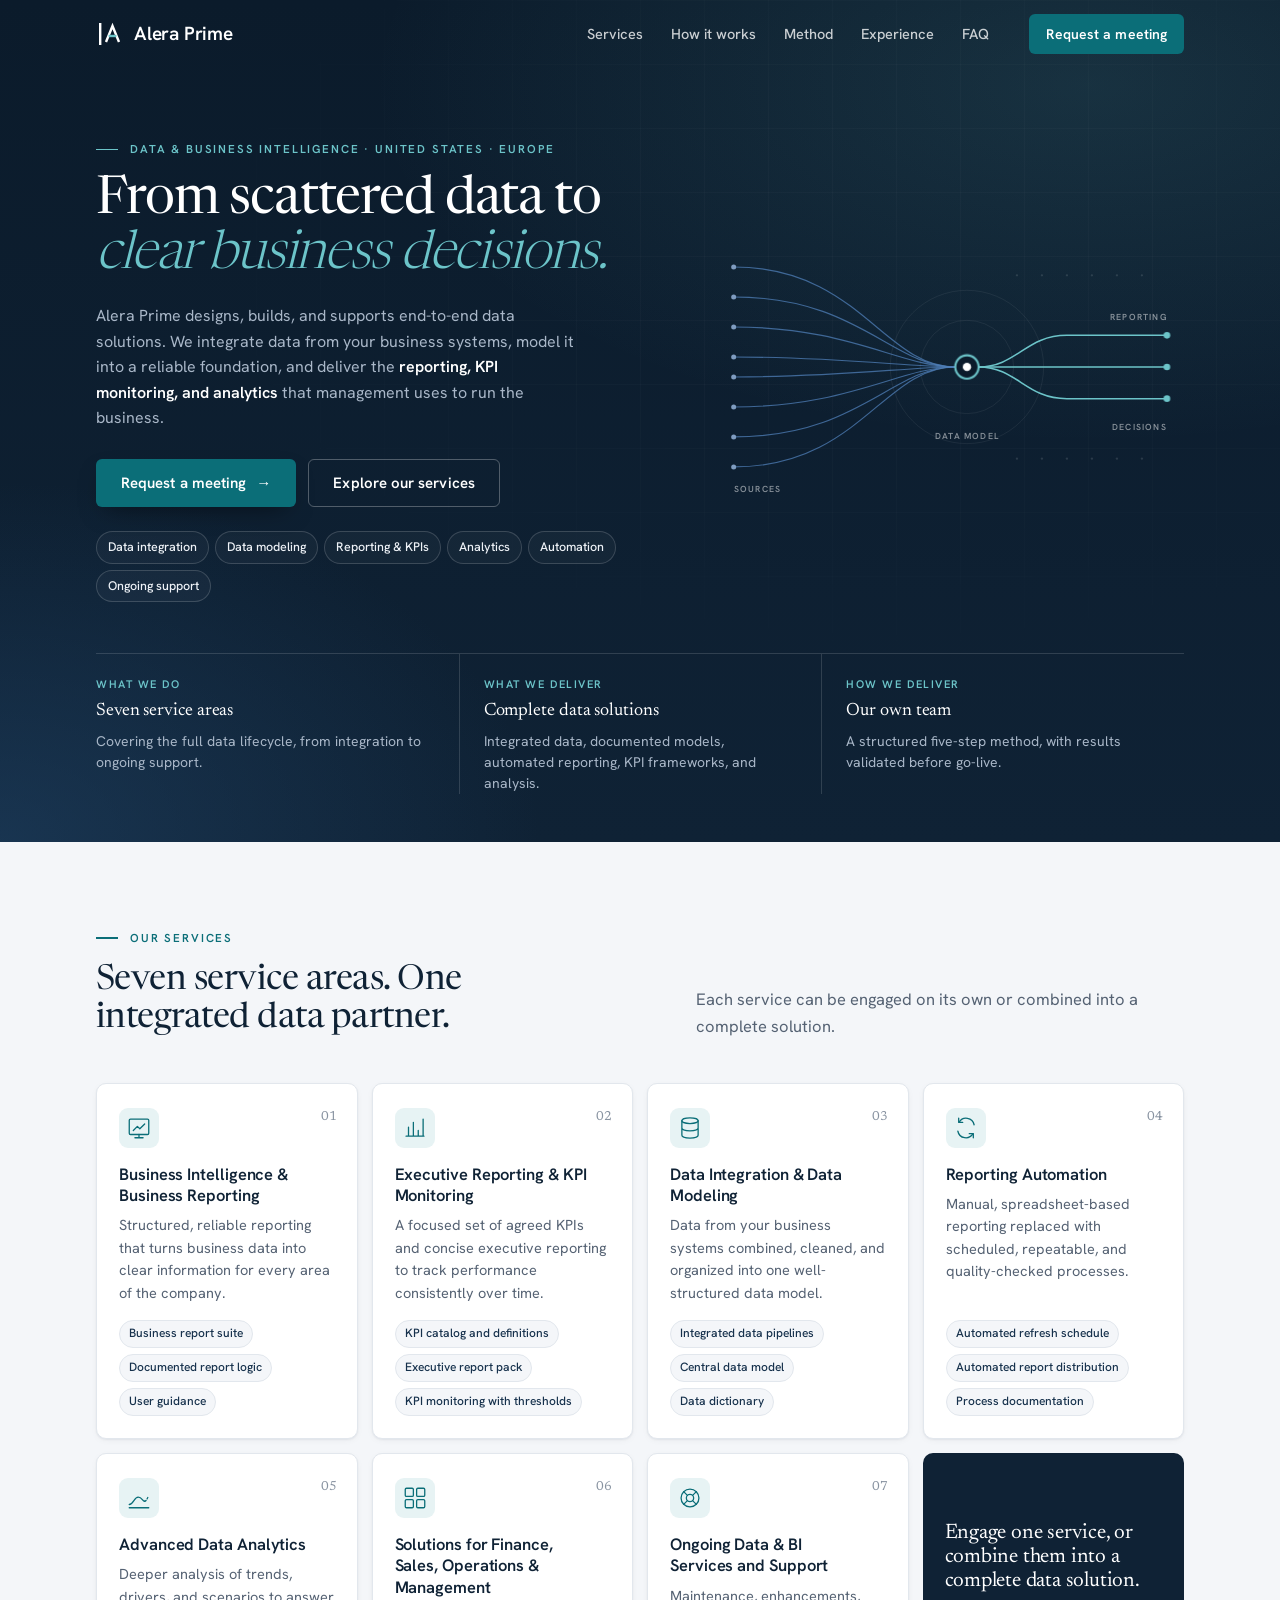
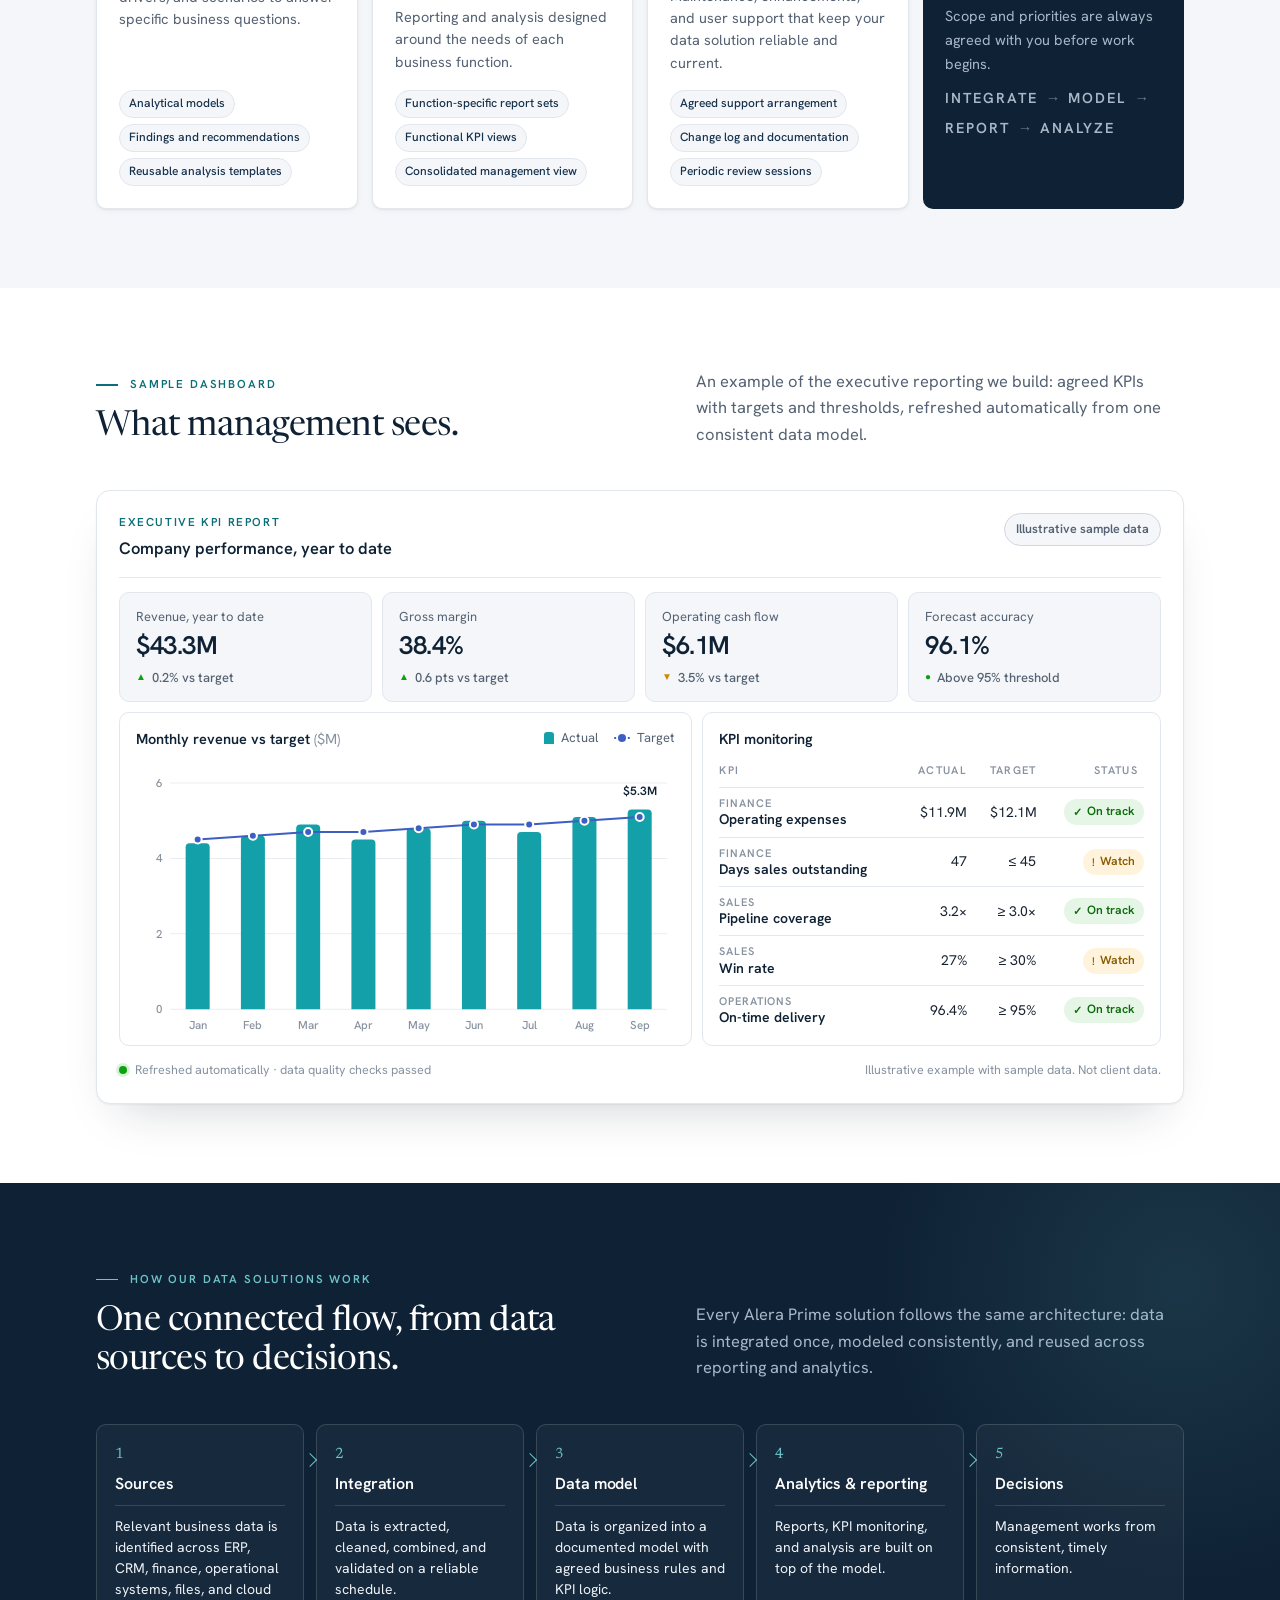
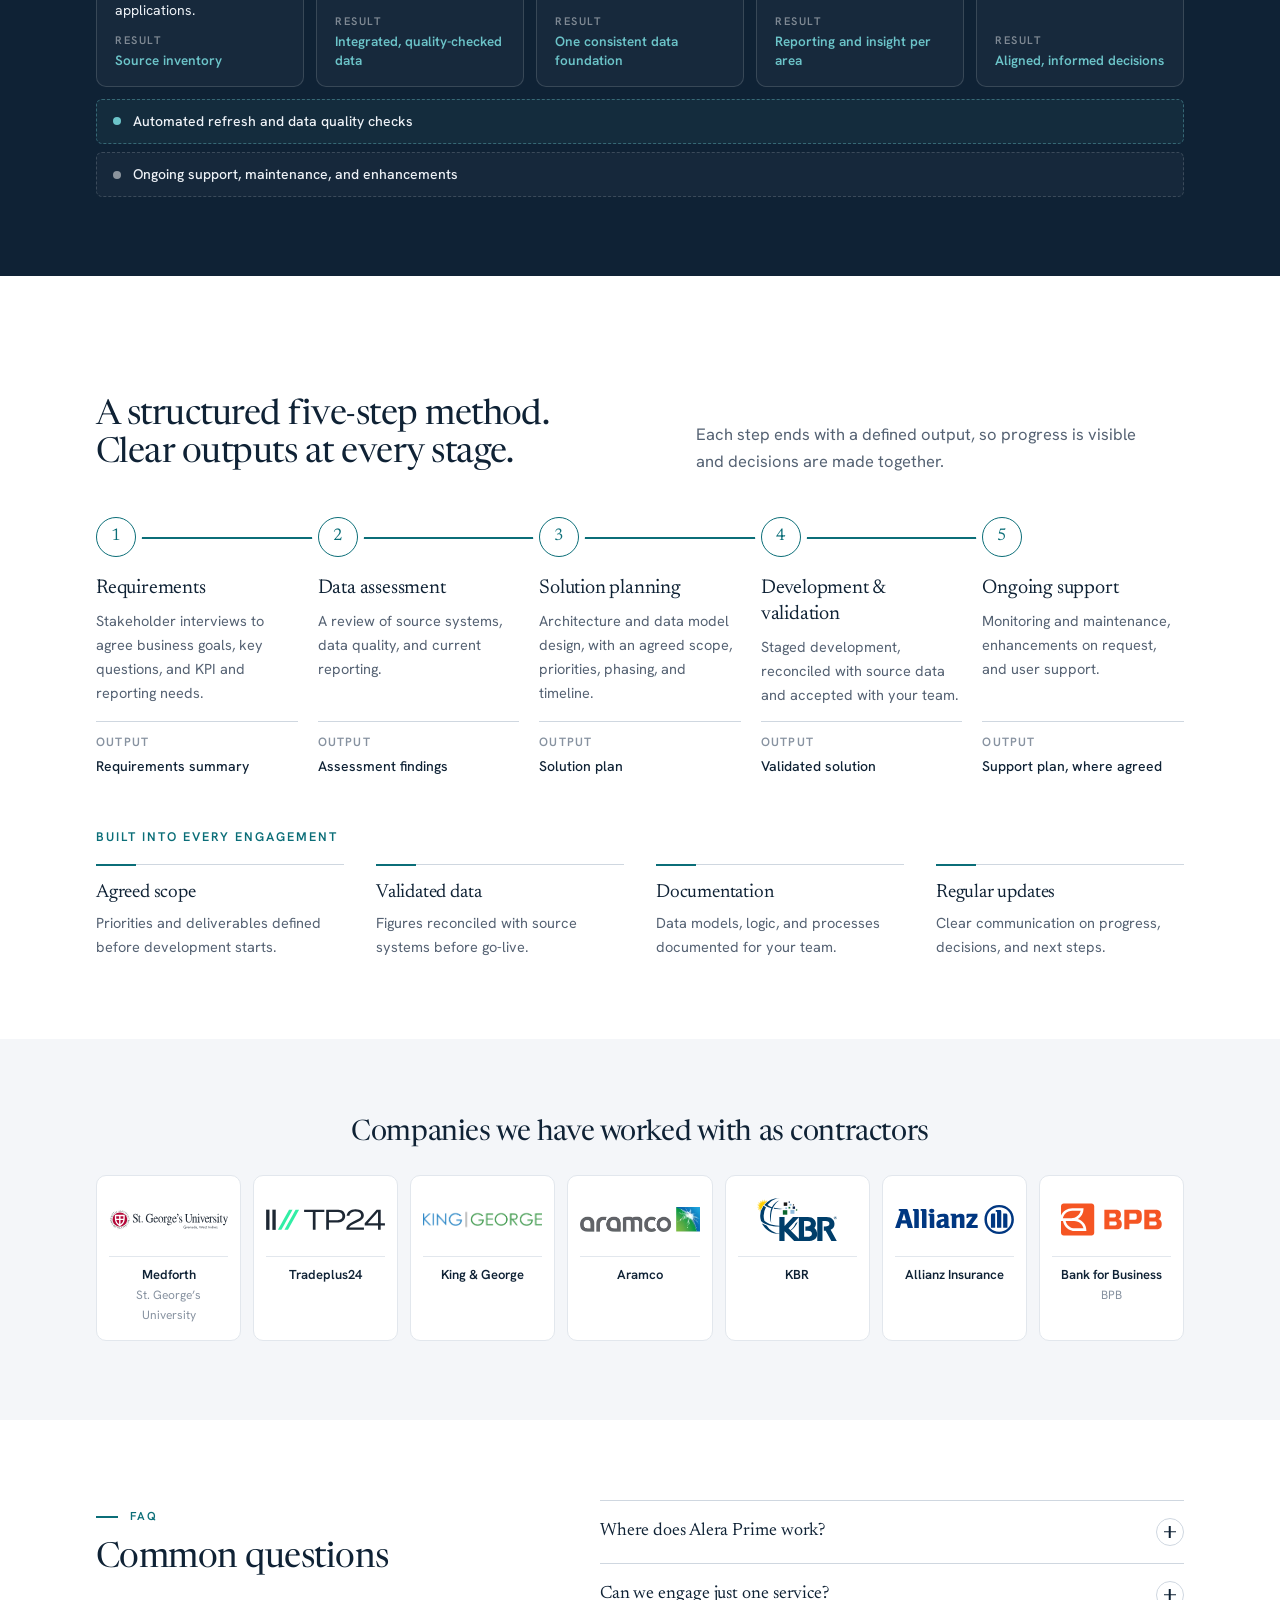
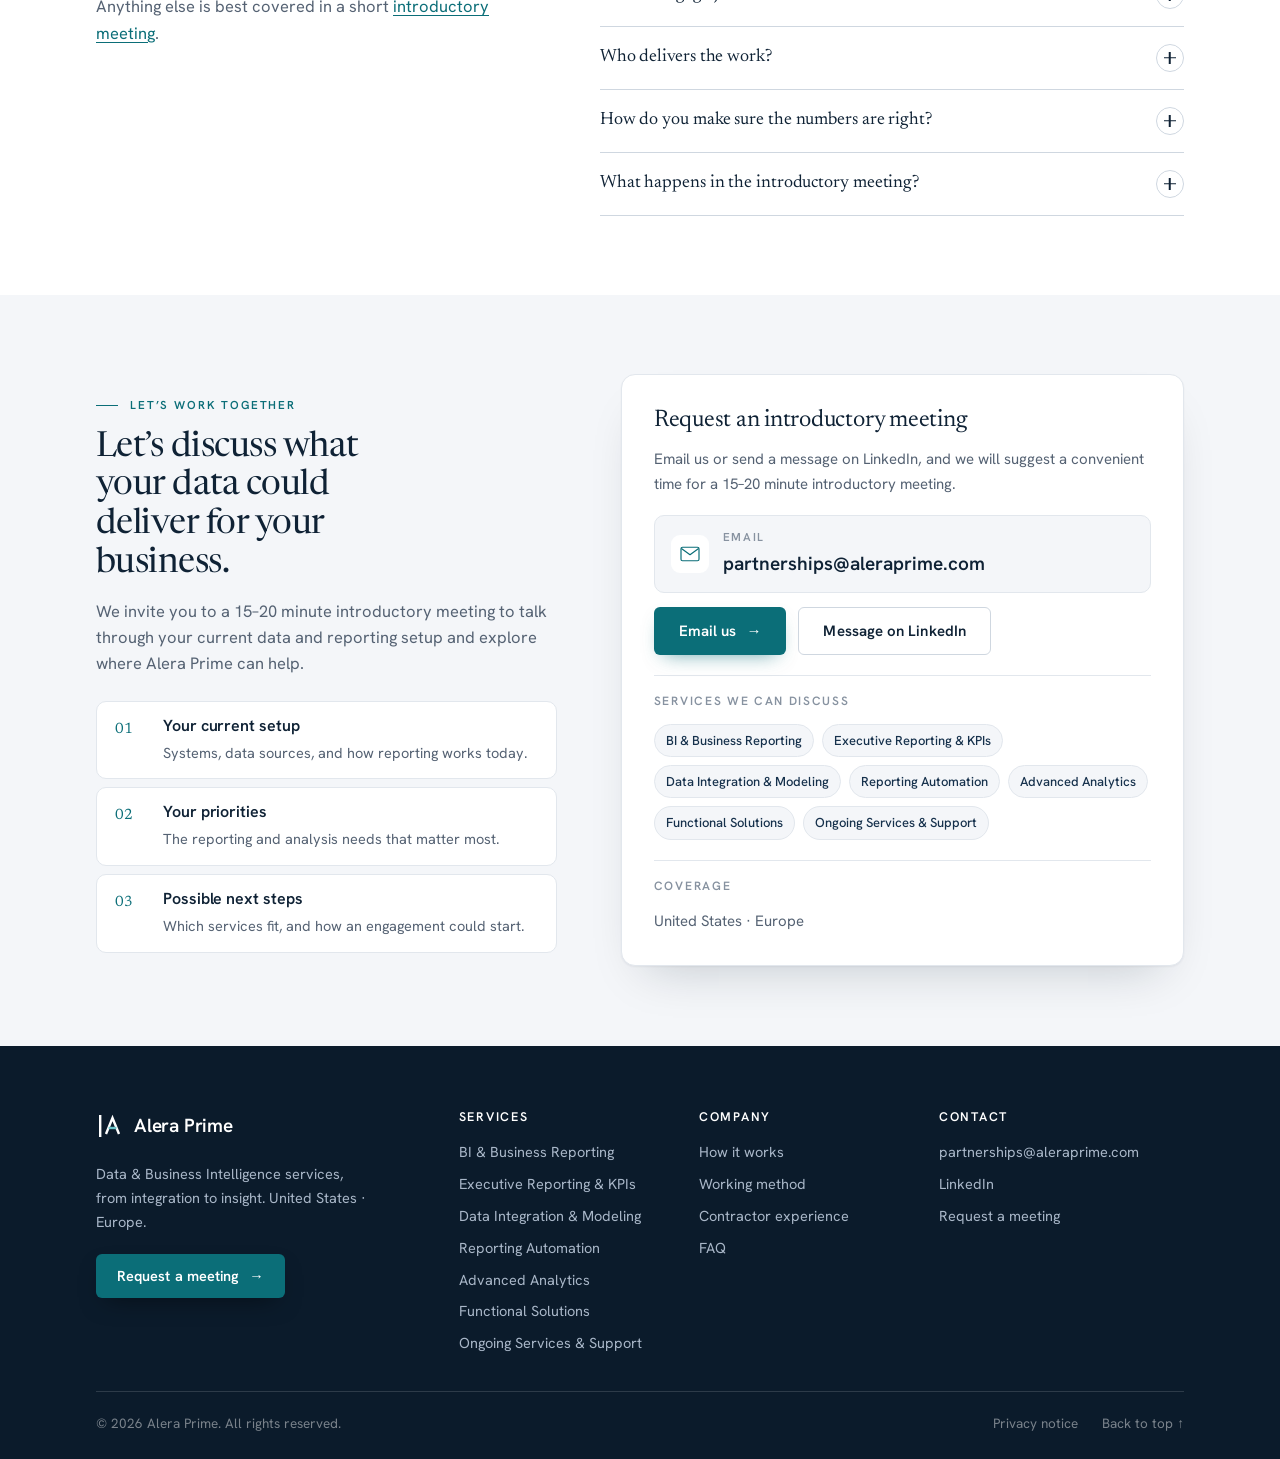
==== commit d4e2d1f3: "Add files via upload" ====
--- a/index.html
+++ b/index.html
@@ -242,6 +242,160 @@
   .mail-v { font-size: 15.5px; letter-spacing: -.01em; overflow-wrap: normal; white-space: nowrap; }
   .contact-card { padding: 26px 20px; }
 }
+
+/* ===== Compact layout (tighter rhythm, balanced type scale) ===== */
+:root { --sect: clamp(56px, 6.2vw, 92px); --header-h: 68px; --maxw: 1200px; }
+body { font-size: 16px; }
+h2 { font-size: clamp(28px, 2.7vw, 38px); line-height: 1.12; }
+.kicker { margin-bottom: 14px; font-size: 11.5px; }
+.kicker::before { width: 22px; }
+.intro { font-size: 16.5px; line-height: 1.6; }
+.split-head { gap: 16px 64px; margin-bottom: clamp(28px, 3.4vw, 44px); }
+.split-head h2 { max-width: 22ch; }
+.btn { min-height: 44px; padding: 11px 20px; font-size: 14.5px; }
+.btn-lg { min-height: 48px; padding: 13px 24px; font-size: 15px; }
+.nav { gap: 28px; }
+.nav a:not(.btn) { font-size: 14.5px; }
+.header-cta { min-height: 40px; padding: 9px 16px; font-size: 14px; }
+
+/* hero */
+.hero { padding: calc(var(--header-h) + clamp(36px, 5vw, 64px)) 0 clamp(36px, 4vw, 48px); }
+.hero-grid { grid-template-columns: 1.1fr .9fr; gap: clamp(32px, 4vw, 64px); }
+.hero h1 { font-size: clamp(36px, 4.1vw, 56px); line-height: 1.05; max-width: 17ch; }
+.hero-tagline { margin-top: 20px; font-size: clamp(16px, 1.2vw, 17.5px); max-width: 54ch; }
+.hero-actions { margin-top: 28px; gap: 12px; }
+.pills { margin-top: 24px; gap: 6px; }
+.pills li { padding: 5px 11px; font-size: 12.5px; }
+.flow-visual { max-width: 500px; justify-self: end; width: 100%; }
+.hero-facts { margin-top: clamp(36px, 4vw, 52px); }
+.hero-facts li { padding-top: 18px; }
+.hero-facts .fact-k { margin-bottom: 4px; font-size: 11px; }
+.hero-facts strong { font-size: 18px; }
+.hero-facts span { font-size: 14px; }
+
+/* services: 4-up grid, tighter cards */
+.services { grid-template-columns: repeat(4, 1fr); gap: 14px; }
+.service { padding: 24px 22px 22px; }
+.service .ic { width: 40px; height: 40px; padding: 7px; margin-bottom: 16px; border-radius: 9px; }
+.service h3 { font-size: 16.5px; line-height: 1.3; padding-right: 22px; }
+.service p { margin-top: 8px; font-size: 14.5px; line-height: 1.55; }
+.service-num { top: 22px; right: 20px; font-size: 13px; }
+.deliv { gap: 6px; padding-top: 16px; }
+.deliv li { padding: 3px 9px; font-size: 12px; }
+.service-combine { grid-column: span 1; padding: 24px 22px; }
+.service-combine h3 { font-size: 21px; }
+.service-combine p { margin-top: 10px; font-size: 14.5px; }
+.chain { margin-top: 16px; font-size: 11px; gap: 6px 8px; }
+
+/* sample dashboard */
+.dash { padding: clamp(16px, 2vw, 22px); border-radius: 14px; }
+.dash-top { padding-bottom: 14px; }
+.dash-title { font-size: 16.5px; }
+.tiles { gap: 10px; margin-top: 14px; }
+.tile { padding: 13px 16px; }
+.tile-v { font-size: clamp(22px, 2vw, 26px); }
+.dash-body { gap: 10px; margin-top: 10px; }
+.panel { padding: 14px 16px 10px; }
+.rev-chart { min-height: 220px; }
+.kpi th, .kpi td { padding: 8px 6px; }
+
+/* how it works */
+.flow { gap: 12px; }
+.stage { padding: 18px 18px 16px; }
+.stage h3 { font-size: 16px; }
+.stage .stage-what { margin-top: 10px; padding-top: 10px; font-size: 14px; }
+.stage .stage-res { padding-top: 12px; font-size: 13.5px; }
+.stage:not(:last-child)::after { top: 30px; }
+.flow-bars { gap: 8px; margin-top: 12px; }
+.flow-bar { padding: 10px 16px; font-size: 14px; }
+
+/* method */
+.step-n { width: 40px; height: 40px; font-size: 17px; }
+.steps::before, .steps::after { top: 20px; left: 20px; }
+#method .step h3 { margin-top: 18px; font-size: 20px; }
+#method .step > p:not(.step-out) { margin: 8px 0 14px; font-size: 14.5px; }
+.step-out { padding-top: 12px; font-size: 14px; }
+.builtin-title { margin: clamp(36px, 4vw, 52px) 0 16px; }
+.principles.p4 { gap: 24px 32px; }
+.principle { padding-top: 16px; }
+.principle h3 { font-size: 19px; }
+.principle p { margin-top: 6px; font-size: 14.5px; }
+
+/* contractor logos */
+.xp-head { margin-bottom: 26px; }
+.xp-head h2 { font-size: clamp(24px, 2.2vw, 30px); }
+.logo-wall { gap: 12px; }
+.logo-item { flex-basis: calc((100% - 6 * 12px) / 7); padding: 18px 12px 14px; }
+.logo-box { height: 50px; }
+.logo-box img { max-height: 36px; max-width: 100%; }
+.logo-box img.logo-kbr { max-height: 44px; }
+.logo-name { margin-top: 12px; padding-top: 10px; font-size: 13px; }
+.logo-sub { font-size: 12px; }
+
+/* faq */
+.faq-grid { gap: 32px 72px; }
+.faq-side .intro { margin-top: 14px; }
+.faq-item summary { padding: 17px 0; font-size: clamp(17.5px, 1.4vw, 19.5px); }
+.faq-item summary i { width: 28px; height: 28px; }
+.faq-a p { padding-bottom: 18px; font-size: 15.5px; }
+
+/* contact */
+.contact-grid { gap: 40px 64px; align-items: center; }
+.contact-side .intro { margin-top: 14px; }
+.meet { margin-top: 24px; gap: 8px; }
+.meet-item { padding: 14px 18px; }
+.meet-item h3 { font-size: 16px; }
+.meet-item p { font-size: 14.5px; }
+.contact-card { padding: clamp(22px, 2.6vw, 32px); }
+.contact-card h3 { font-size: 24px; }
+.contact-card > p { font-size: 15px; }
+.mail-line { margin-top: 18px; padding: 12px 16px; }
+.contact-actions { margin-top: 14px; }
+.contact-card .lbl { margin-top: 20px; padding-top: 16px; }
+
+/* footer */
+.footer { padding-top: clamp(44px, 5vw, 64px); }
+.footer-top { gap: 36px; padding-bottom: 36px; }
+.footer-brand p { margin: 14px 0 20px; font-size: 14.5px; }
+.fcol { gap: 8px; }
+.fcol a { font-size: 14.5px; }
+.footer-bottom { padding-block: 20px 24px; font-size: 13.5px; }
+
+@media (max-width: 1120px) {
+  .services { grid-template-columns: repeat(3, 1fr); }
+  .service-combine { grid-column: span 2; }
+  .logo-item { flex-basis: calc((100% - 3 * 12px) / 4); }
+}
+@media (max-width: 980px) {
+  :root { --header-h: 64px; }
+  .services { grid-template-columns: 1fr 1fr; }
+  .service-combine { grid-column: span 2; }
+  .hero-grid { grid-template-columns: 1fr; }
+  .flow-visual { justify-self: start; max-width: 460px; }
+  .logo-item { flex-basis: calc((100% - 2 * 12px) / 3); }
+  .contact-grid { align-items: start; }
+}
+@media (max-width: 640px) {
+  :root { --sect: 52px; }
+  h2 { font-size: clamp(26px, 7.2vw, 30px); }
+  .hero { padding-top: calc(var(--header-h) + 28px); }
+  .hero h1 { font-size: clamp(32px, 9vw, 40px); }
+  .hero-actions { margin-top: 22px; }
+  .flow-visual { max-width: 100%; }
+  .hero-facts li, .hero-facts.facts-3 li, .hero-facts.facts-3 li:nth-child(even) { padding: 14px 0; }
+  .services { grid-template-columns: 1fr; gap: 10px; }
+  .service-combine { grid-column: span 1; }
+  .service { padding: 20px 18px 18px; }
+  .service .ic { margin-bottom: 12px; }
+  .stage { padding: 16px; }
+  .steps .step { padding-bottom: 22px; }
+  #method .step h3 { margin-top: 6px; font-size: 19px; }
+  .principles.p4 { gap: 18px; }
+  .logo-item { flex-basis: calc((100% - 12px) / 2); }
+  .faq-item summary { padding: 15px 0; }
+  .meet-item { padding: 12px 14px; }
+  .footer-top { gap: 28px 20px; }
+}
 </style>
 </head>
 <body>
@@ -576,31 +730,31 @@
     </div>
     <ul class="logo-wall reveal d1">
       <li class="logo-item">
-        <span class="logo-box"><img src="[data-uri]" alt="St. George’s University logo" loading="lazy" decoding="async"></span>
+        <span class="logo-box"><img src="[data-uri]" alt="St. George’s University logo" decoding="async"></span>
         <span class="logo-name">Medforth</span><span class="logo-sub">St. George’s University</span>
       </li>
       <li class="logo-item">
-        <span class="logo-box"><img src="[data-uri]" alt="Tradeplus24 logo" loading="lazy" decoding="async"></span>
+        <span class="logo-box"><img src="[data-uri]" alt="Tradeplus24 logo" decoding="async"></span>
         <span class="logo-name">Tradeplus24</span>
       </li>
       <li class="logo-item">
-        <span class="logo-box"><img src="[data-uri]" alt="King & George logo" loading="lazy" decoding="async"></span>
+        <span class="logo-box"><img src="[data-uri]" alt="King & George logo" decoding="async"></span>
         <span class="logo-name">King &amp; George</span>
       </li>
       <li class="logo-item">
-        <span class="logo-box"><img src="[data-uri]" alt="Aramco logo" loading="lazy" decoding="async"></span>
+        <span class="logo-box"><img src="[data-uri]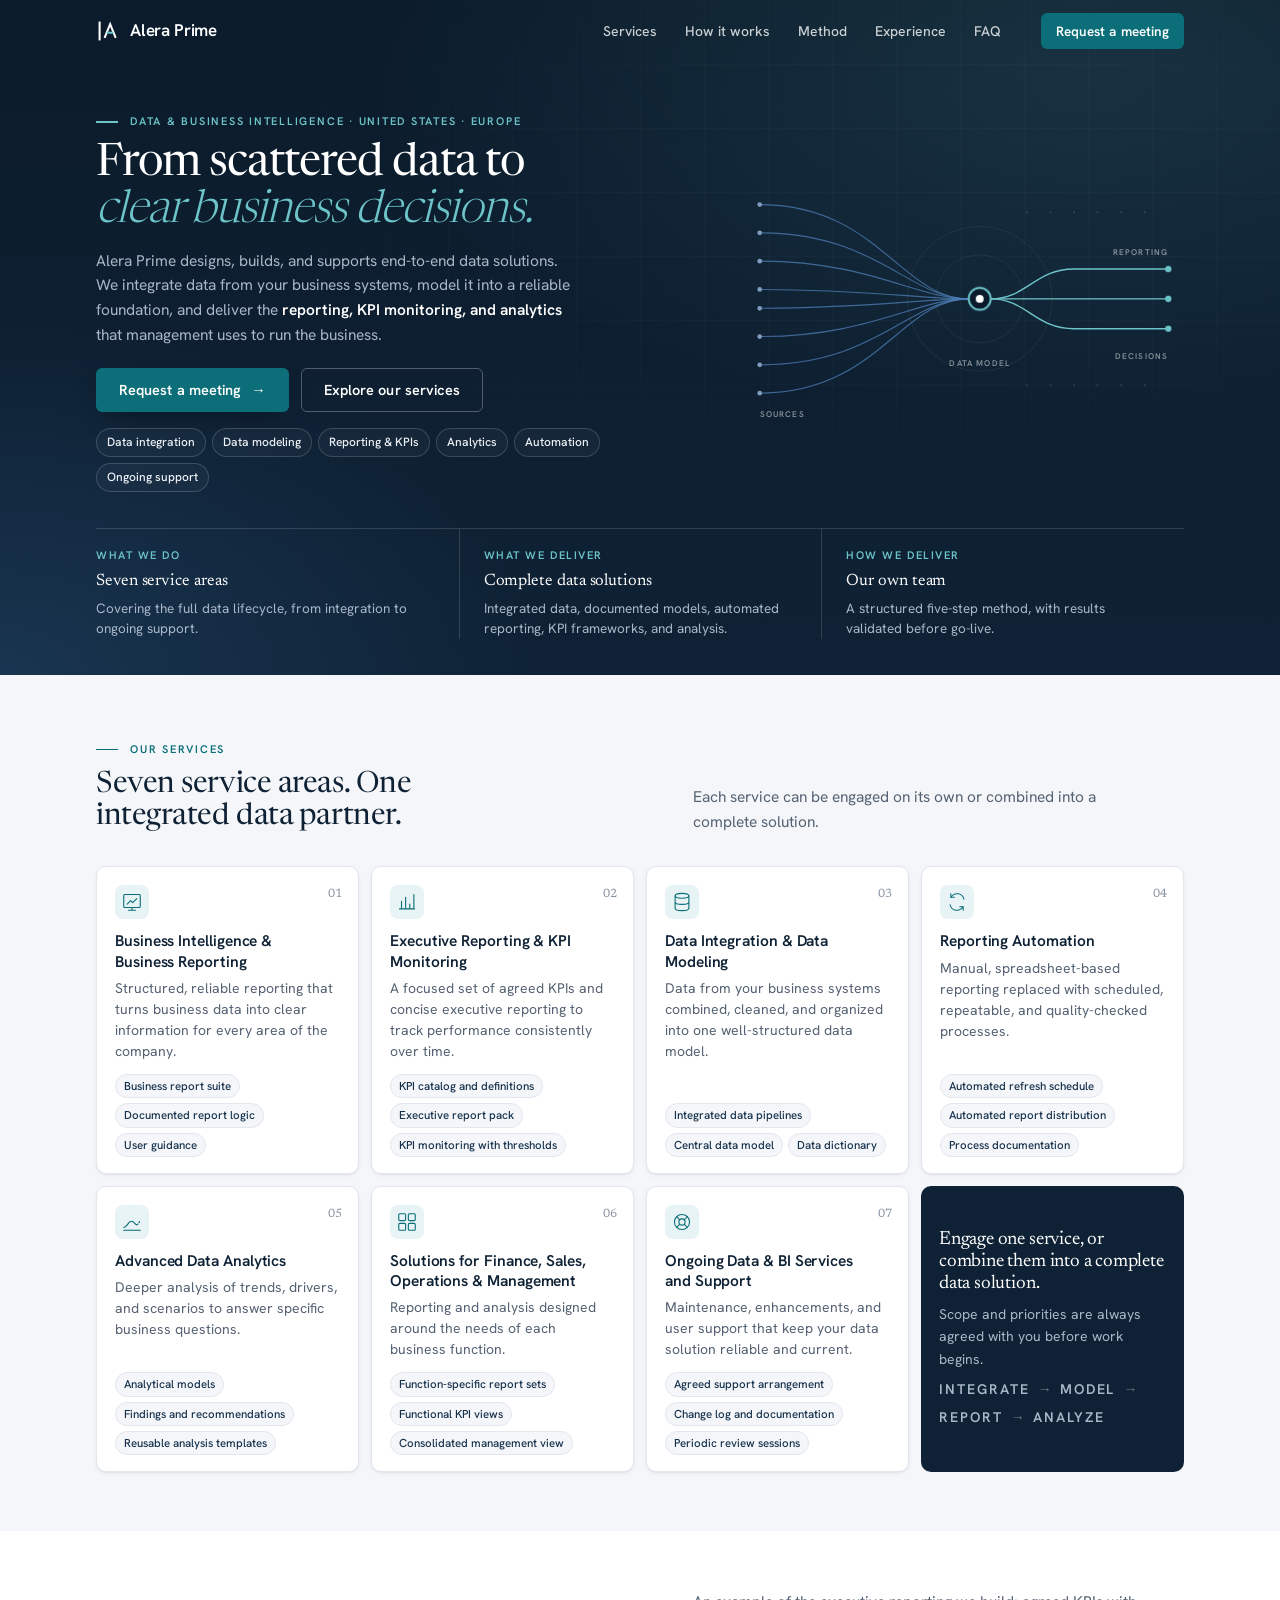
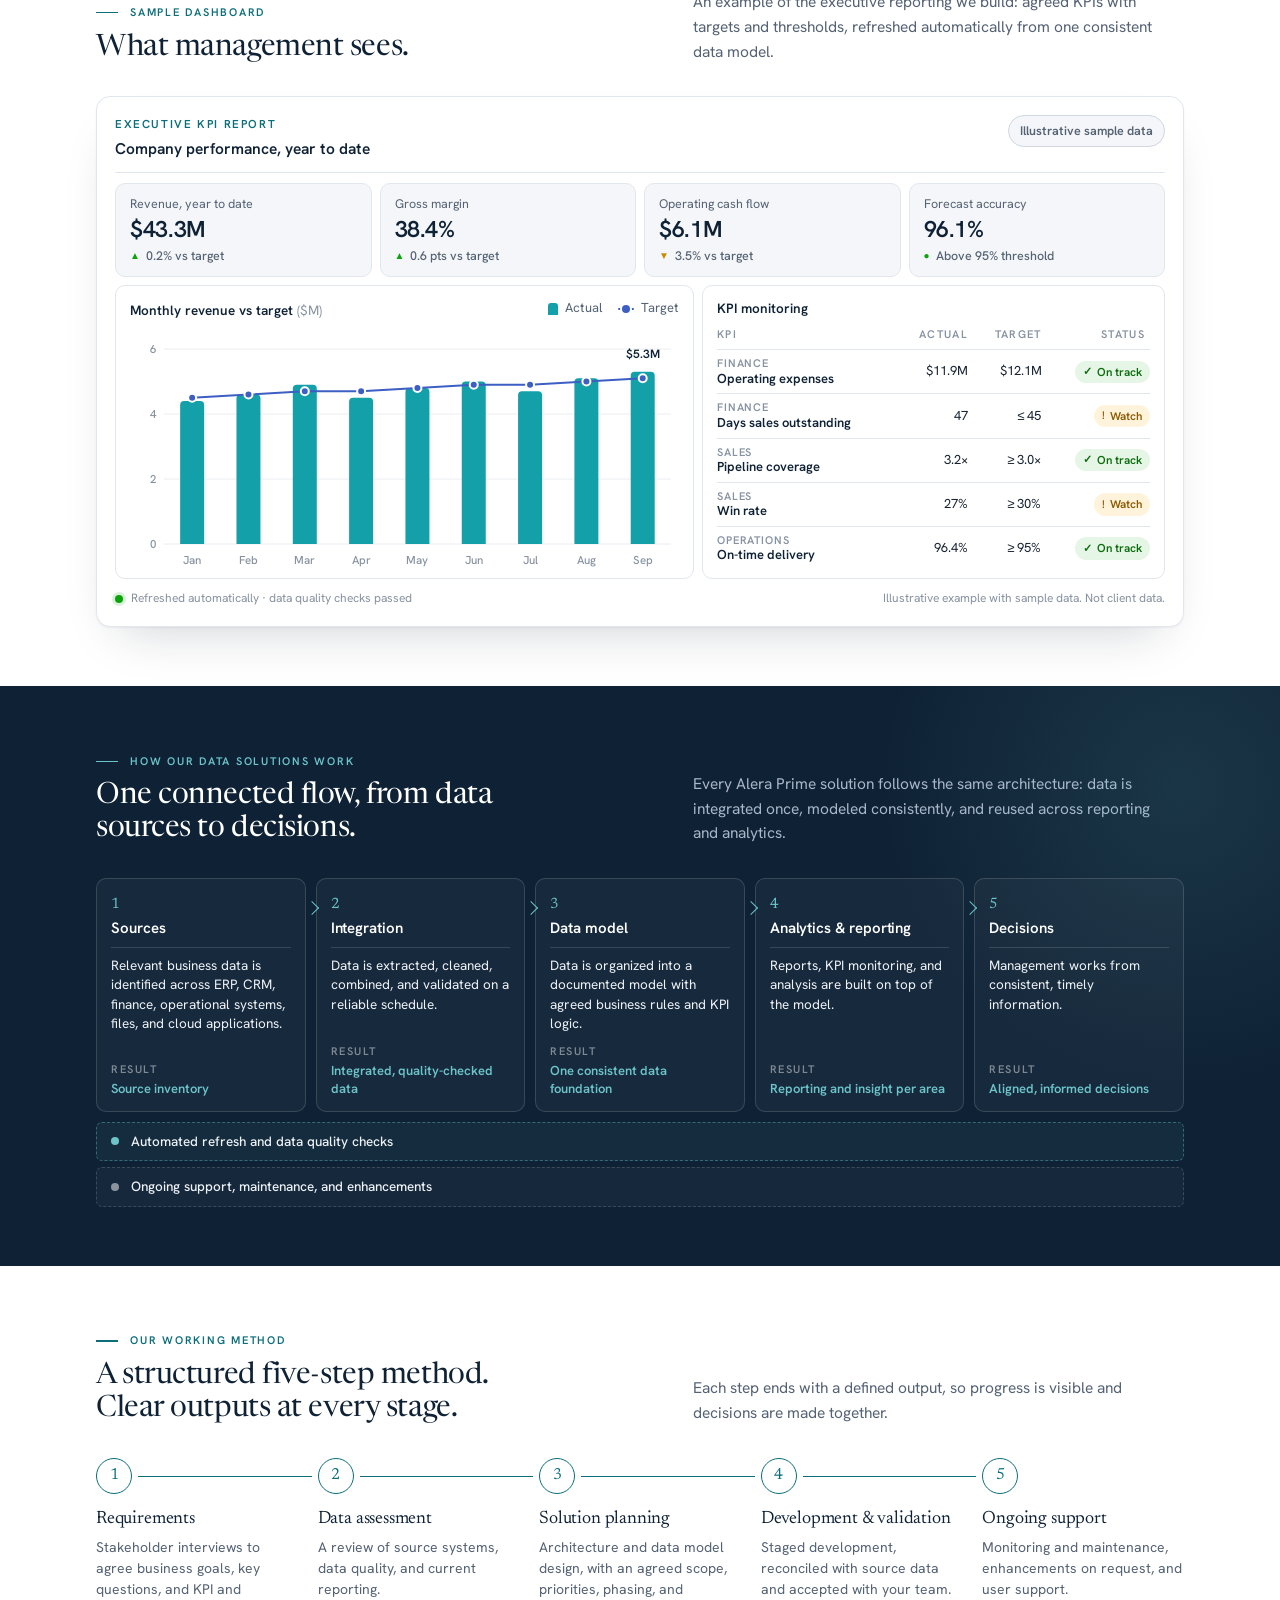
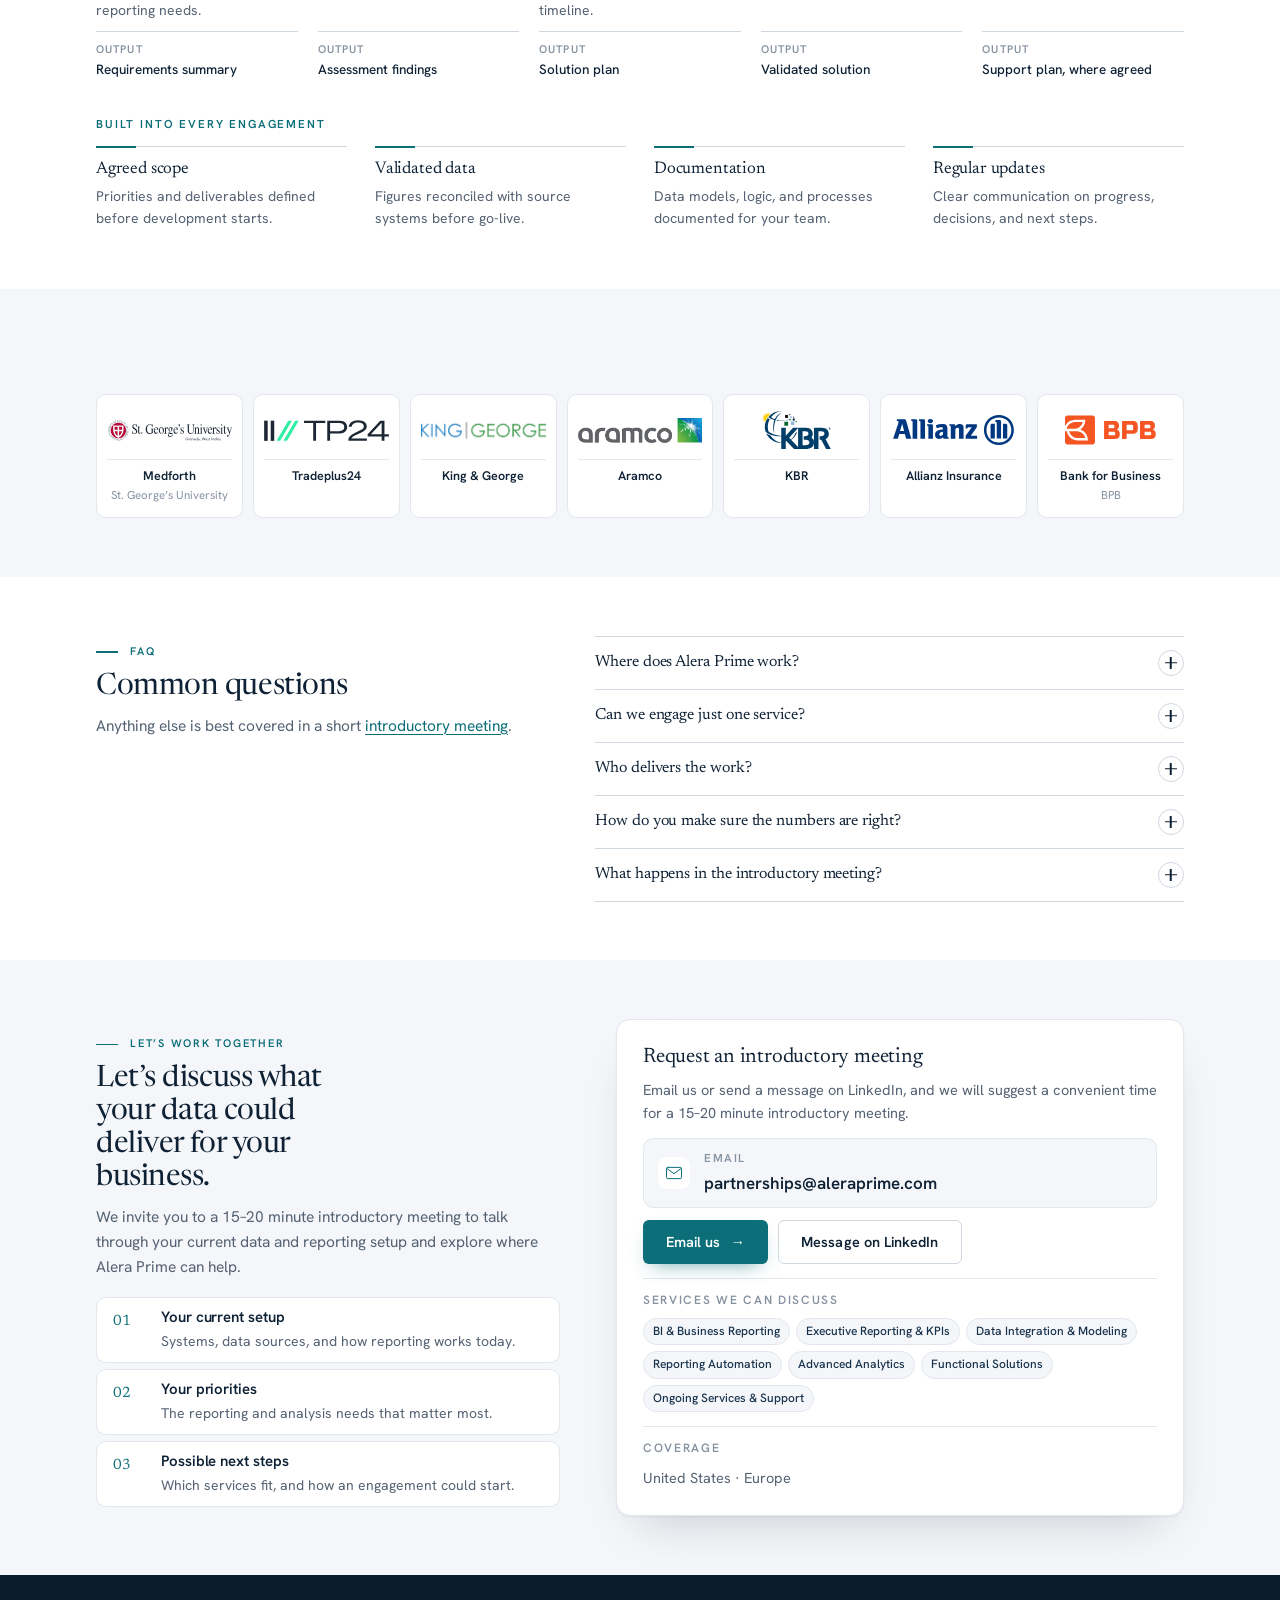
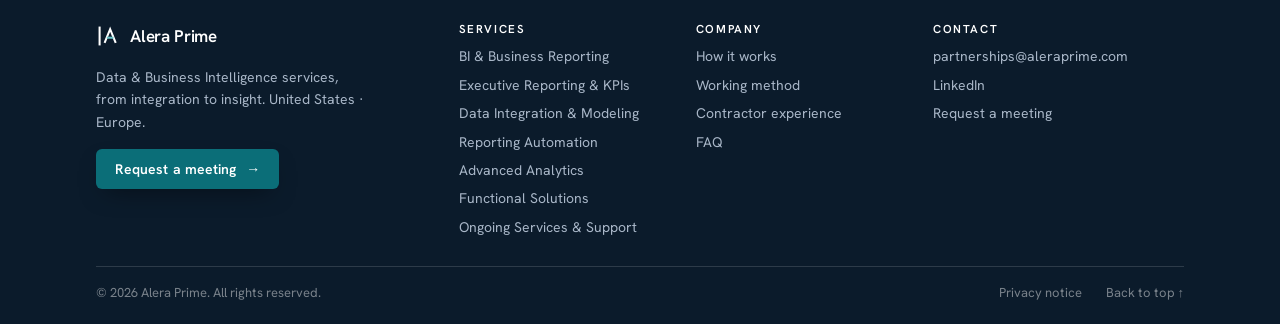
==== commit 202645b0: "Add files via upload" ====
--- a/index.html
+++ b/index.html
@@ -396,6 +396,175 @@
   .meet-item { padding: 12px 14px; }
   .footer-top { gap: 28px 20px; }
 }
+
+/* ===== Compact layout, level 2 (sizing and spacing only) ===== */
+:root { --sect: clamp(44px, 4.6vw, 68px); --header-h: 62px; }
+body { font-size: 15.5px; line-height: 1.6; }
+h2 { font-size: clamp(25px, 2.3vw, 33px); }
+.kicker { margin-bottom: 10px; font-size: 11px; }
+.intro { font-size: 15.5px; }
+.split-head { gap: 12px 56px; margin-bottom: clamp(22px, 2.6vw, 32px); }
+.btn { min-height: 40px; padding: 9px 18px; font-size: 14px; }
+.btn-lg { min-height: 44px; padding: 11px 22px; font-size: 14.5px; }
+.header-cta { min-height: 36px; padding: 8px 14px; font-size: 13.5px; }
+.brand-mark { width: 24px; height: 24px; }
+.brand-name { font-size: 17px; }
+.nav a:not(.btn) { font-size: 14px; }
+
+/* hero */
+.hero { padding: calc(var(--header-h) + clamp(26px, 3.4vw, 44px)) 0 clamp(26px, 3vw, 36px); }
+.hero h1 { font-size: clamp(32px, 3.5vw, 48px); }
+.hero-tagline { margin-top: 14px; font-size: 15.5px; }
+.hero-actions { margin-top: 20px; }
+.pills { margin-top: 16px; }
+.pills li { padding: 4px 10px; font-size: 12px; }
+.flow-visual { max-width: 440px; }
+.hero-facts { margin-top: clamp(26px, 3vw, 36px); }
+.hero-facts li { padding-top: 14px; }
+.hero-facts strong { font-size: 16.5px; }
+.hero-facts span { font-size: 13.5px; }
+
+/* services */
+.services { gap: 12px; }
+.service { padding: 18px 18px 16px; }
+.service .ic { width: 34px; height: 34px; padding: 6px; margin-bottom: 12px; border-radius: 8px; }
+.service h3 { font-size: 15.5px; }
+.service p { margin-top: 6px; font-size: 14px; line-height: 1.5; }
+.service-num { top: 18px; right: 16px; font-size: 12px; }
+.deliv { padding-top: 12px; gap: 5px; }
+.deliv li { padding: 2px 8px; font-size: 11.5px; }
+.service-combine { padding: 20px 18px; }
+.service-combine h3 { font-size: 19px; }
+.service-combine p { margin-top: 8px; font-size: 14px; }
+.chain { margin-top: 12px; }
+
+/* sample dashboard */
+.dash { padding: clamp(14px, 1.6vw, 18px); }
+.dash-top { padding-bottom: 10px; }
+.dash-title { font-size: 15.5px; }
+.tiles { gap: 8px; margin-top: 10px; }
+.tile { padding: 10px 14px; }
+.tile-k { font-size: 12.5px; }
+.tile-v { margin-top: 2px; font-size: clamp(20px, 1.8vw, 23px); }
+.tile-d { margin-top: 4px; font-size: 12.5px; }
+.dash-body { gap: 8px; margin-top: 8px; }
+.panel { padding: 12px 14px 8px; }
+.panel-head { margin-bottom: 6px; }
+.panel-title { font-size: 13.5px; }
+.rev-chart { min-height: 190px; }
+.kpi { font-size: 13px; }
+.kpi th, .kpi td { padding: 6px 5px; }
+.pill { padding: 2px 8px; font-size: 11.5px; }
+.dash-foot { margin-top: 10px; font-size: 12px; }
+
+/* how it works */
+.flow { gap: 10px; }
+.stage { padding: 14px 14px 12px; }
+.stage h3 { margin-top: 2px; font-size: 15px; }
+.stage .stage-what { margin-top: 8px; padding-top: 8px; font-size: 13.5px; line-height: 1.45; }
+.stage .stage-res { padding-top: 10px; font-size: 13px; }
+.stage:not(:last-child)::after { top: 24px; }
+.flow-bars { gap: 6px; margin-top: 10px; }
+.flow-bar { padding: 8px 14px; font-size: 13.5px; }
+
+/* method */
+.step-n { width: 36px; height: 36px; font-size: 16px; box-shadow: 0 0 0 5px #fff; }
+.steps::before, .steps::after { top: 18px; left: 18px; }
+#method .step h3 { margin-top: 14px; font-size: 18px; }
+#method .step > p:not(.step-out) { margin: 6px 0 10px; font-size: 14px; line-height: 1.5; }
+.step-out { padding-top: 10px; font-size: 13.5px; }
+.step-out span { margin-bottom: 2px; font-size: 11px; }
+.builtin-title { margin: clamp(26px, 3vw, 36px) 0 12px; font-size: 11.5px; }
+.principles.p4 { gap: 18px 28px; }
+.principle { padding-top: 12px; }
+.principle h3 { font-size: 17px; }
+.principle p { margin-top: 4px; font-size: 14px; }
+
+/* contractor logos */
+.xp-head { margin-bottom: 18px; }
+.xp-head h2 { font-size: clamp(22px, 2vw, 27px); }
+.logo-wall { gap: 10px; }
+.logo-item { flex-basis: calc((100% - 6 * 10px) / 7); padding: 14px 10px 12px; }
+.logo-box { height: 42px; }
+.logo-box img { max-height: 30px; }
+.logo-box img.logo-kbr { max-height: 38px; }
+.logo-name { margin-top: 8px; padding-top: 8px; font-size: 12.5px; }
+.logo-sub { font-size: 11.5px; }
+
+/* faq */
+.faq-grid { gap: 24px 64px; }
+.faq-side .intro { margin-top: 10px; }
+.faq-item summary { padding: 13px 0; font-size: clamp(16px, 1.25vw, 17.5px); }
+.faq-item summary i { width: 26px; height: 26px; }
+.faq-a p { padding-bottom: 14px; font-size: 14.5px; }
+
+/* contact */
+.contact-grid { gap: 32px 56px; }
+.contact-side .intro { margin-top: 10px; }
+.meet { margin-top: 18px; gap: 6px; }
+.meet-item { padding: 10px 16px; }
+.meet-item h3 { font-size: 15px; }
+.meet-item p { margin-top: 2px; font-size: 14px; }
+.contact-card { padding: clamp(18px, 2vw, 26px); }
+.contact-card h3 { font-size: 21px; }
+.contact-card > p { margin-top: 8px; font-size: 14.5px; }
+.mail-line { margin-top: 14px; padding: 10px 14px; }
+.mail-line .ic { width: 32px; height: 32px; padding: 6px; }
+.mail-v { font-size: 17px; }
+.contact-actions { margin-top: 12px; gap: 10px; }
+.contact-card .lbl { margin-top: 14px; padding-top: 12px; }
+.contact-card .chips { margin-top: 8px; gap: 6px; }
+.contact-card .chips li { padding: 3px 9px; font-size: 12px; }
+
+/* footer */
+.footer { padding-top: clamp(34px, 4vw, 48px); }
+.footer-top { gap: 28px; padding-bottom: 28px; }
+.footer-brand p { margin: 10px 0 16px; font-size: 14px; }
+.fcol { gap: 6px; }
+.fcol h2 { margin-bottom: 4px; font-size: 11.5px; }
+.fcol a { font-size: 14px; }
+.footer-bottom { padding-block: 16px 20px; font-size: 13px; }
+
+@media (max-width: 1120px) {
+  .logo-item { flex-basis: calc((100% - 3 * 10px) / 4); }
+}
+@media (max-width: 980px) {
+  :root { --header-h: 60px; }
+  .flow-visual { max-width: 400px; }
+  .logo-item { flex-basis: calc((100% - 2 * 10px) / 3); }
+  .flow { grid-template-columns: 1fr 1fr; }
+  .stage::after { display: none !important; }
+  .stage:last-child { grid-column: span 2; }
+  .nav a:not(.btn) { padding: 14px 0; font-size: 18px; }
+}
+@media (max-width: 640px) {
+  :root { --sect: 40px; }
+  h2 { font-size: clamp(23px, 6.4vw, 27px); }
+  .split-head { margin-bottom: 20px; }
+  .hero { padding-top: calc(var(--header-h) + 22px); padding-bottom: 24px; }
+  .hero h1 { font-size: clamp(30px, 8.4vw, 36px); }
+  .hero-actions { margin-top: 18px; gap: 8px; }
+  .hero-actions .btn { min-height: 44px; }
+  .flow-visual { max-width: 340px; margin-top: -8px; }
+  .hero-facts { margin-top: 18px; }
+  .hero-facts li, .hero-facts.facts-3 li, .hero-facts.facts-3 li:nth-child(even) { padding: 10px 0; }
+  .services { gap: 8px; }
+  .service { padding: 16px 16px 14px; }
+  .service .ic { margin-bottom: 10px; }
+  .tiles { grid-template-columns: 1fr 1fr; }
+  .rev-chart { height: 190px; min-height: 190px; }
+  .flow { grid-template-columns: 1fr; gap: 8px; }
+  .stage:last-child { grid-column: span 1; }
+  .steps .step { padding-bottom: 14px; }
+  .step::before { top: 40px; left: 18px; }
+  #method .step h3 { margin-top: 4px; font-size: 17px; }
+  .principles.p4 { gap: 12px; }
+  .logo-item { flex-basis: calc((100% - 10px) / 2); padding: 12px 8px 10px; }
+  .faq-item summary { padding: 12px 0; }
+  .meet-item { padding: 10px 12px; }
+  .contact-card { padding: 20px 16px; }
+  .footer-top { gap: 22px 16px; padding-bottom: 22px; }
+}
 </style>
 </head>
 <body>
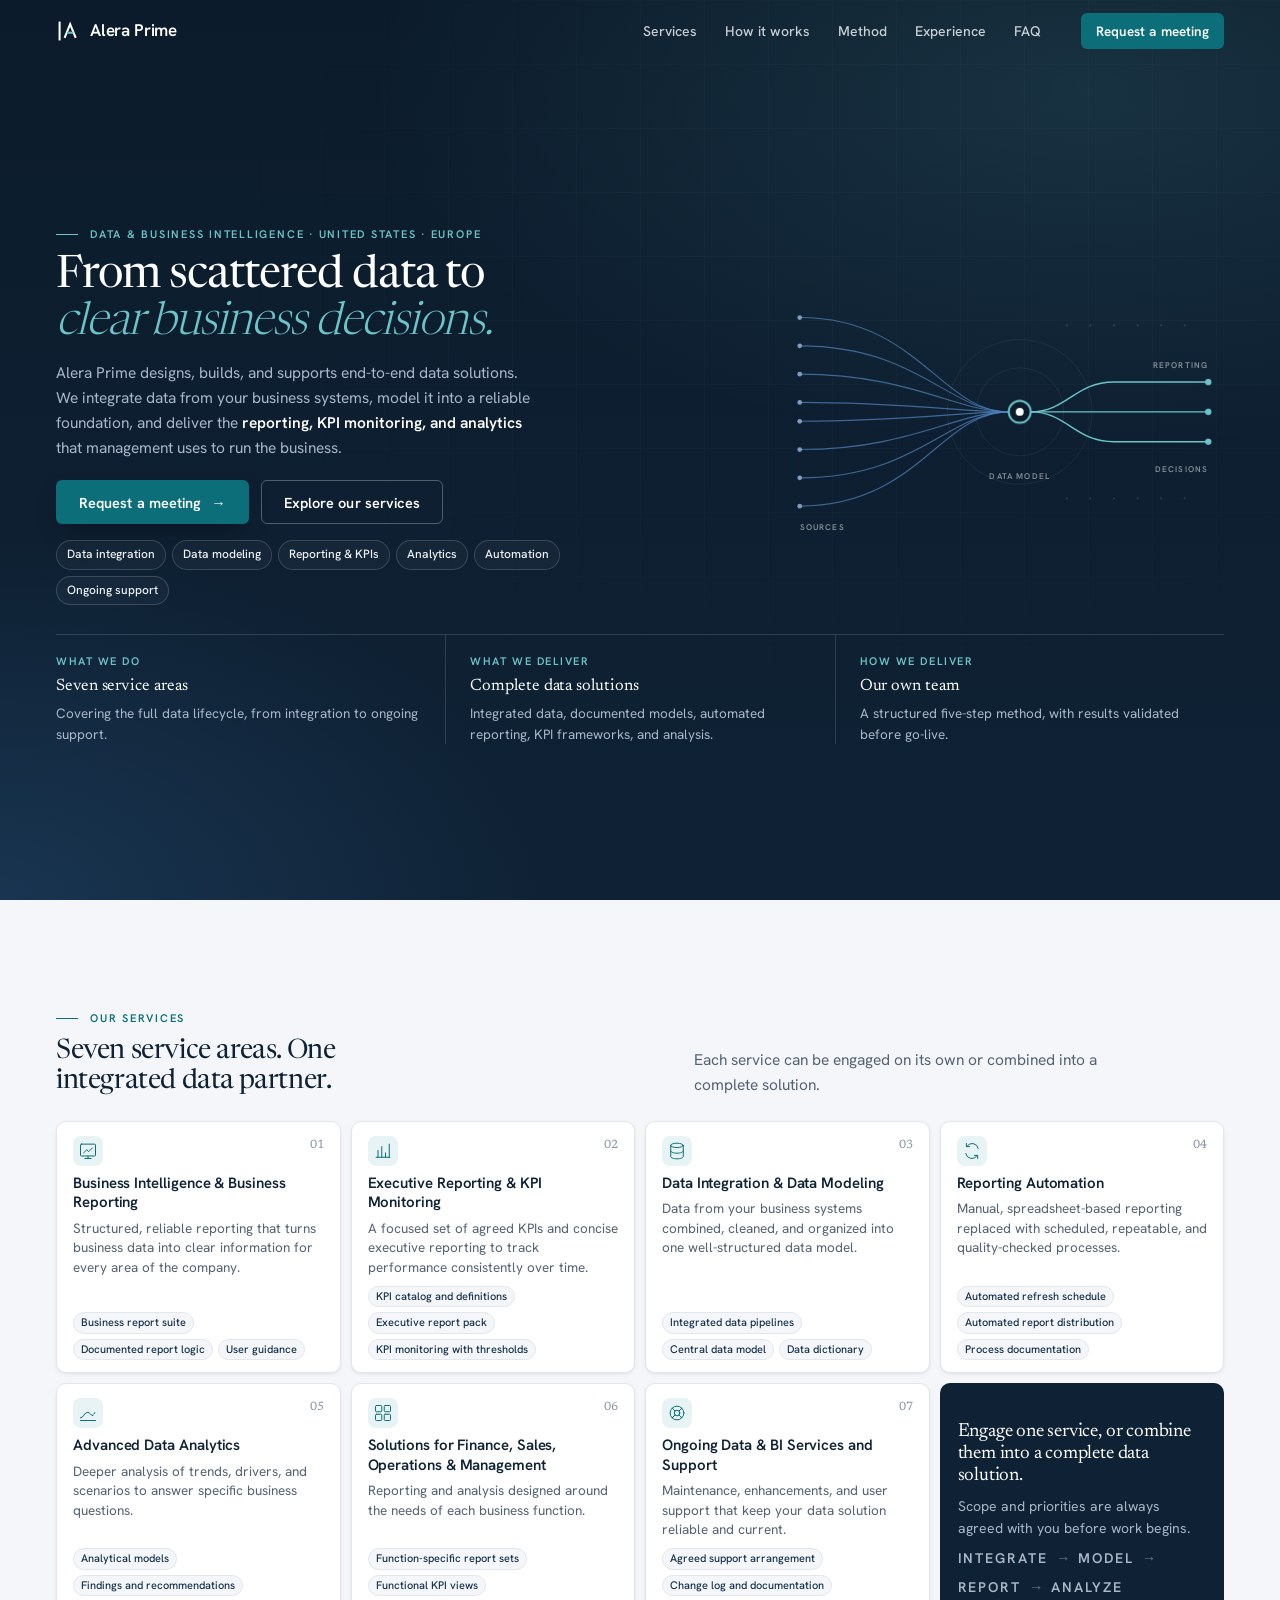
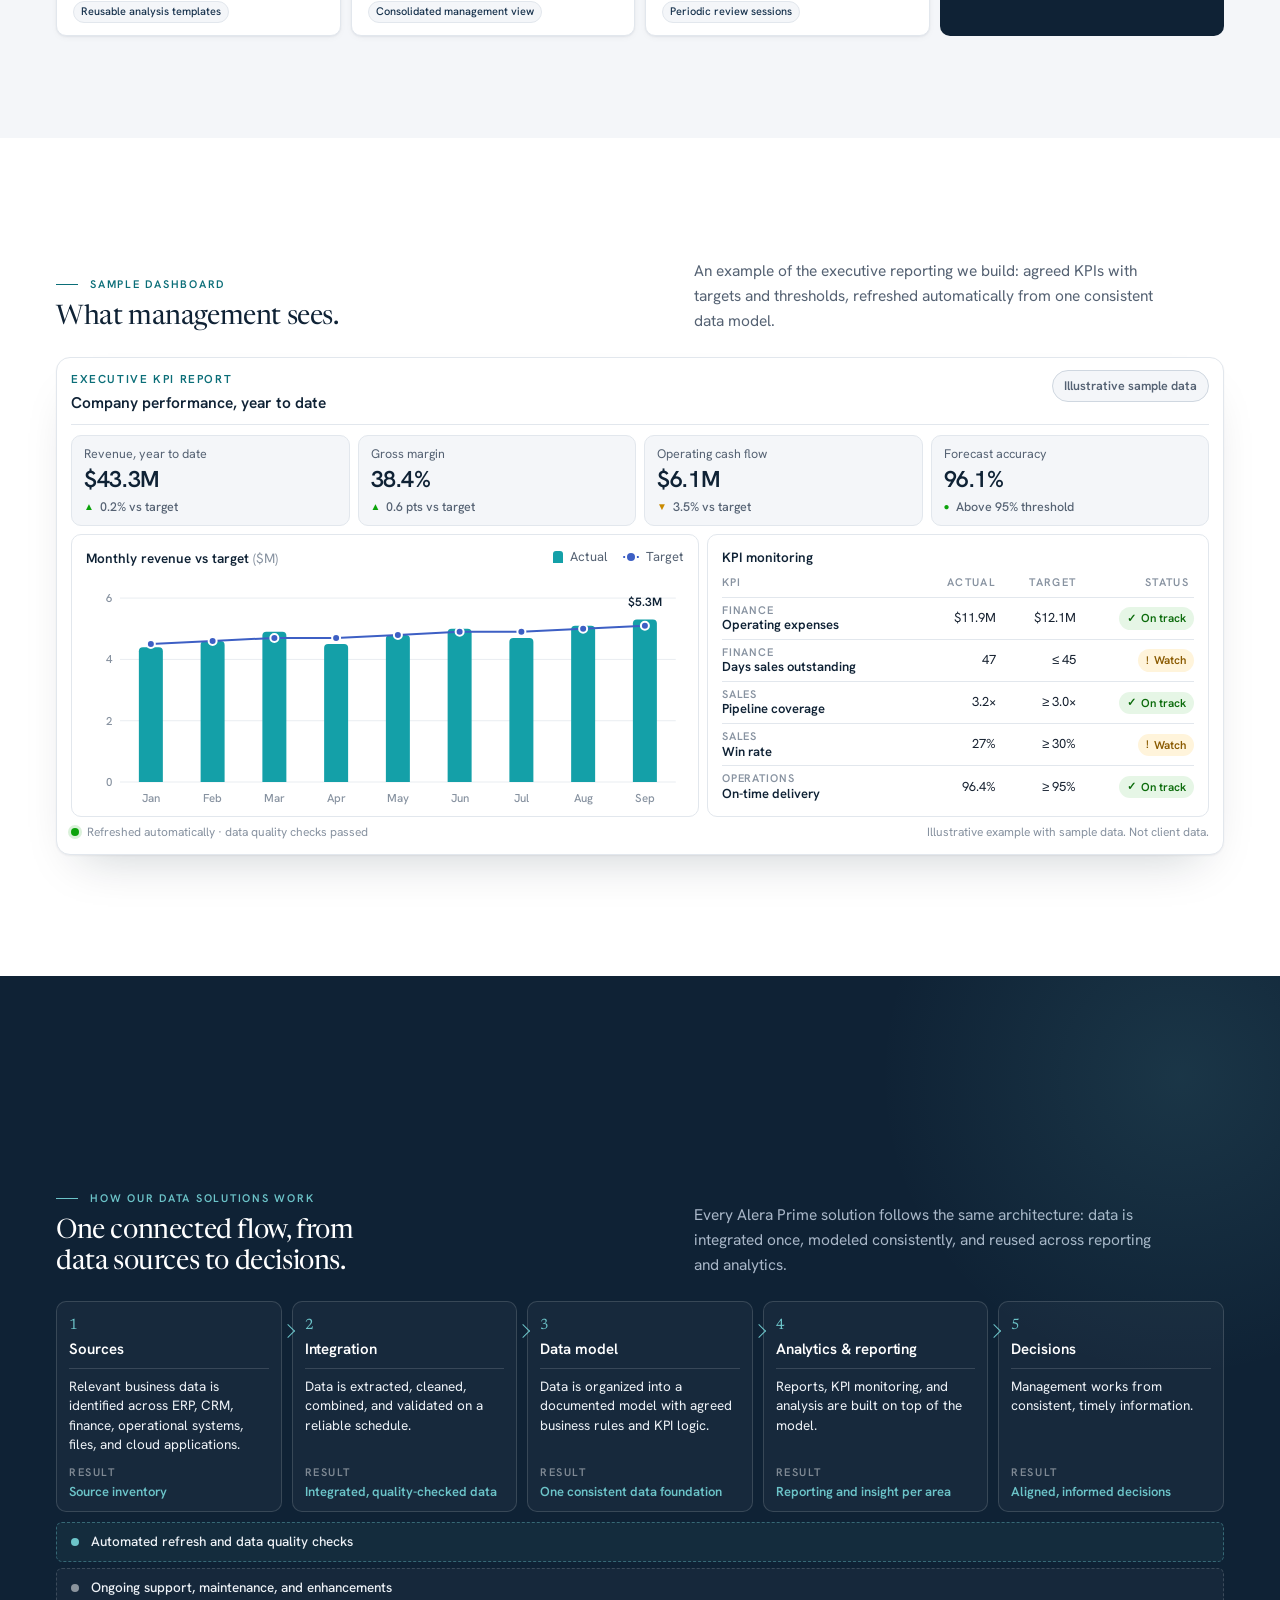
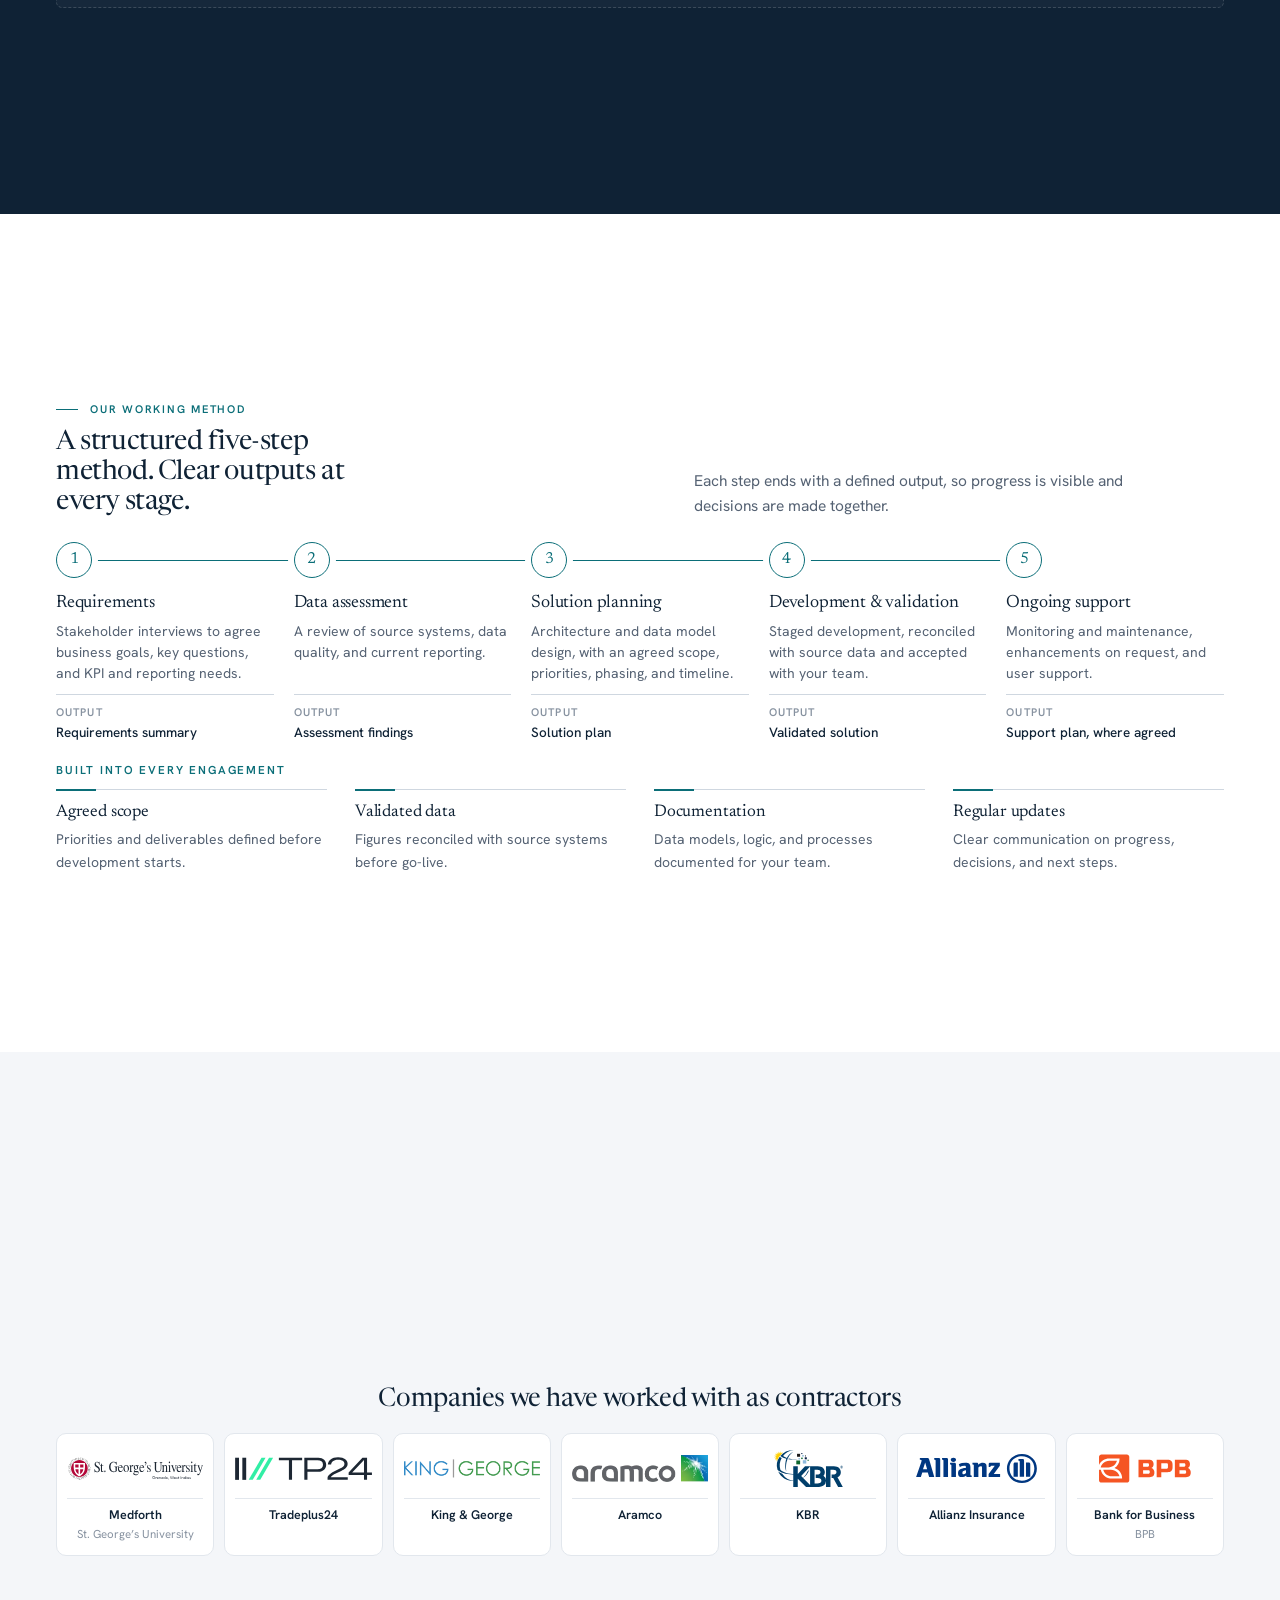
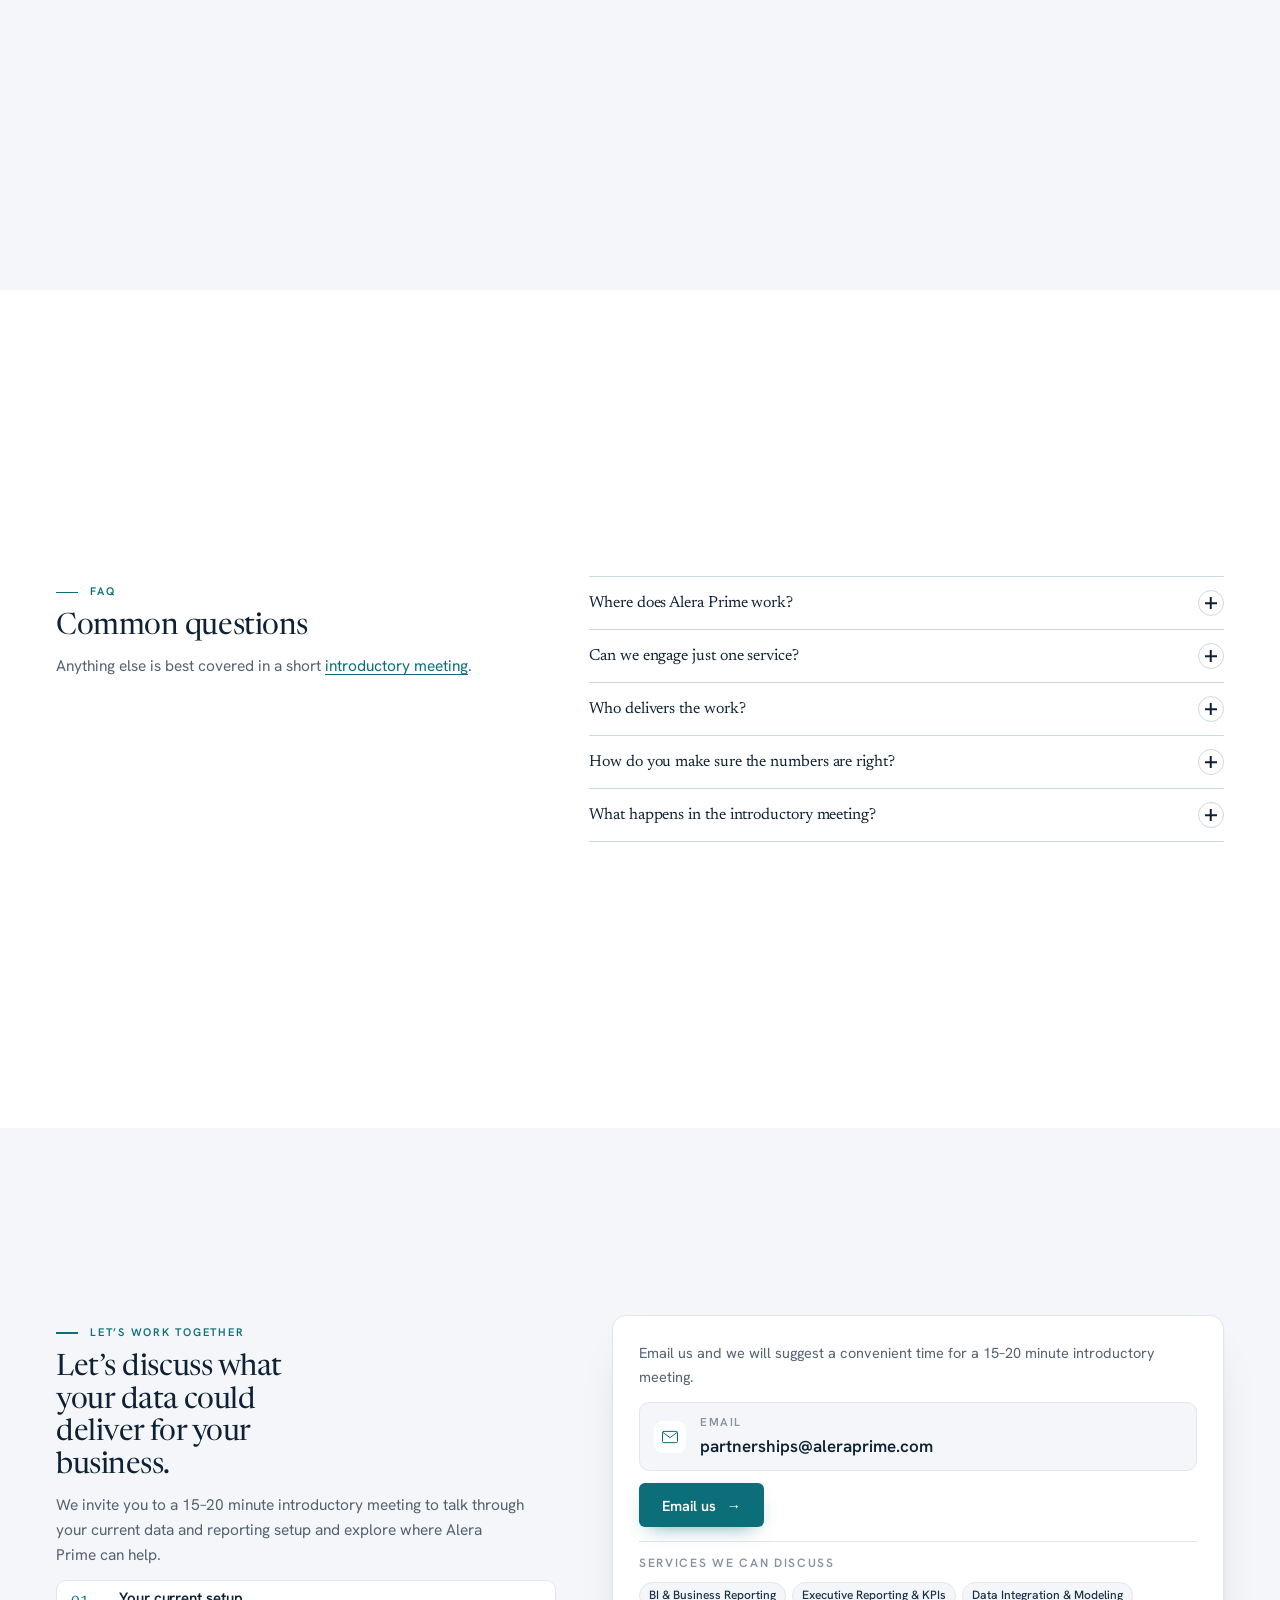
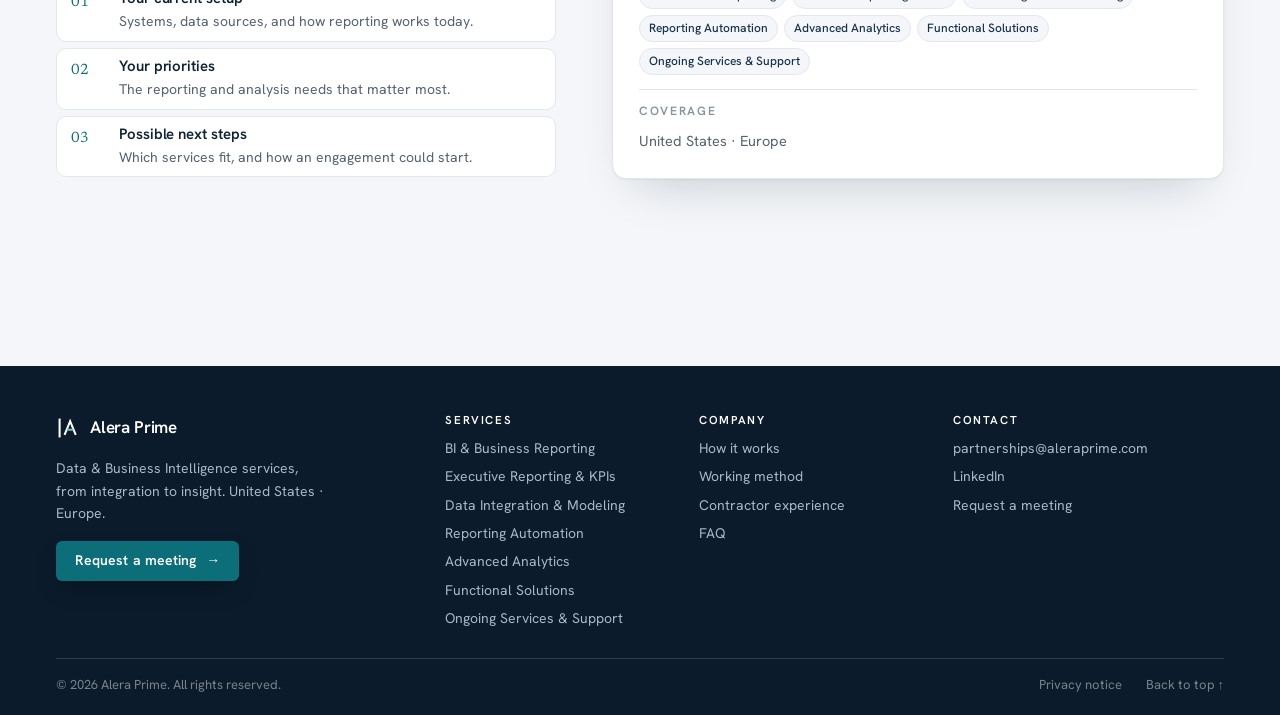
==== commit e51833ba: "Add files via upload" ====
--- a/index.html
+++ b/index.html
@@ -185,6 +185,7 @@
 .meet-item p { margin-top: 4px; font-size: 15.5px; color: var(--muted); }
 .contact-card { padding: clamp(28px, 3.5vw, 40px); background: #fff; border: 1px solid var(--line); border-radius: 14px; box-shadow: var(--shadow); }
 .contact-card h3 { font-family: var(--serif); font-size: 28px; font-weight: 400; letter-spacing: -.01em; line-height: 1.15; }
+.contact-card > p:first-child { margin-top: 0; }
 .contact-card > p { margin-top: 12px; color: var(--muted); }
 .mail-line { display: flex; align-items: center; gap: 14px; margin-top: 24px; padding: 16px 18px; border: 1px solid var(--line); border-radius: var(--radius); background: var(--mist); transition: border-color .2s var(--ease), background .2s var(--ease); }
 .mail-line:hover { border-color: var(--teal); background: var(--teal-wash); }
@@ -564,6 +565,57 @@
   .meet-item { padding: 10px 12px; }
   .contact-card { padding: 20px 16px; }
   .footer-top { gap: 22px 16px; padding-bottom: 22px; }
+}
+
+/* ===== One section per screen (desktop and tablet landscape) ===== */
+@media (min-width: 1100px) and (min-height: 640px) {
+  :root { --maxw: 1320px; }
+  .services { gap: 10px; }
+  .service h3 { padding-right: 18px; }
+  html { scroll-snap-type: y proximity; scroll-padding-top: var(--header-h); }
+  main > section { min-height: calc(100vh - var(--header-h)); min-height: calc(100svh - var(--header-h)); display: flex; flex-direction: column; justify-content: center; padding-block: clamp(20px, 3.2vh, 40px); scroll-snap-align: start; }
+  main > section.hero { min-height: 100vh; min-height: 100svh; padding-top: calc(var(--header-h) + clamp(16px, 3vh, 36px)); padding-bottom: clamp(16px, 3vh, 32px); }
+  .footer { scroll-snap-align: end; }
+  .split-head { margin-bottom: clamp(16px, 2.6vh, 30px); }
+  .hero-facts { margin-top: clamp(18px, 3.2vh, 36px); }
+}
+/* shorter laptop screens: tighten the tallest sections a little more */
+@media (min-width: 1100px) and (min-height: 640px) and (max-height: 920px) {
+  .service { padding: 14px 16px 12px; }
+  .service .ic { width: 30px; height: 30px; padding: 5px; margin-bottom: 8px; }
+  .service p { font-size: 13.5px; line-height: 1.45; }
+  .deliv { padding-top: 8px; }
+  .rev-chart { min-height: 150px; }
+  .service h3 { font-size: 15px; }
+  .service-num { top: 14px; }
+  .deliv li { padding: 1px 7px; font-size: 11px; }
+  .dash { padding: 12px 14px; }
+  .dash-top { padding-bottom: 8px; }
+  .dash-foot { margin-top: 6px; }
+  .split-head h2 { font-size: clamp(24px, 2.1vw, 30px); }
+  .tile { padding: 8px 12px; }
+  .kpi th, .kpi td { padding: 5px 5px; }
+  .stage { padding: 12px 12px 10px; }
+  .meet { margin-top: 12px; }
+  .meet-item { padding: 8px 14px; }
+  .builtin-title { margin: 18px 0 10px; }
+}
+@media (min-width: 1100px) and (min-height: 640px) and (max-height: 800px) {
+  main > section { padding-block: 12px; }
+  .split-head { margin-bottom: 12px; }
+  .kicker { margin-bottom: 6px; }
+  .intro { font-size: 14.5px; line-height: 1.5; }
+  .services { gap: 8px; }
+  .service { padding: 12px 14px 10px; }
+  .service .ic { width: 28px; height: 28px; margin-bottom: 6px; }
+  .service h3 { font-size: 14.5px; }
+  .service p { margin-top: 4px; font-size: 13px; line-height: 1.42; }
+  .deliv { gap: 4px; padding-top: 6px; }
+  .service-combine h3 { font-size: 17px; }
+  .tiles { margin-top: 8px; }
+  .tile-v { font-size: 20px; }
+  .rev-chart { min-height: 140px; }
+  .kpi th, .kpi td { padding: 4px 5px; }
 }
 </style>
 </head>
@@ -978,15 +1030,13 @@
     </div>
 
     <div class="contact-card reveal d1">
-      <h3>Request an introductory meeting</h3>
-      <p>Email us or send a message on LinkedIn, and we will suggest a convenient time for a 15–20 minute introductory meeting.</p>
+      <p>Email us and we will suggest a convenient time for a 15–20 minute introductory meeting.</p>
       <a class="mail-line" href="mailto:partnerships@aleraprime.com">
         <svg class="ic" viewBox="0 0 32 32" aria-hidden="true"><rect x="4" y="7" width="24" height="18" rx="2"/><path d="M5 9l11 8 11-8"/></svg>
         <span><span class="mail-k">Email</span><span class="mail-v">partnerships@aleraprime.com</span></span>
       </a>
       <div class="contact-actions">
         <a href="mailto:partnerships@aleraprime.com" class="btn btn-accent btn-lg">Email us <span class="arr" aria-hidden="true">→</span></a>
-        <a href="https://www.linkedin.com/company/126293967/" target="_blank" rel="noopener" class="btn btn-outline btn-lg">Message on LinkedIn</a>
       </div>
       <p class="lbl">Services we can discuss</p>
       <ul class="chips">
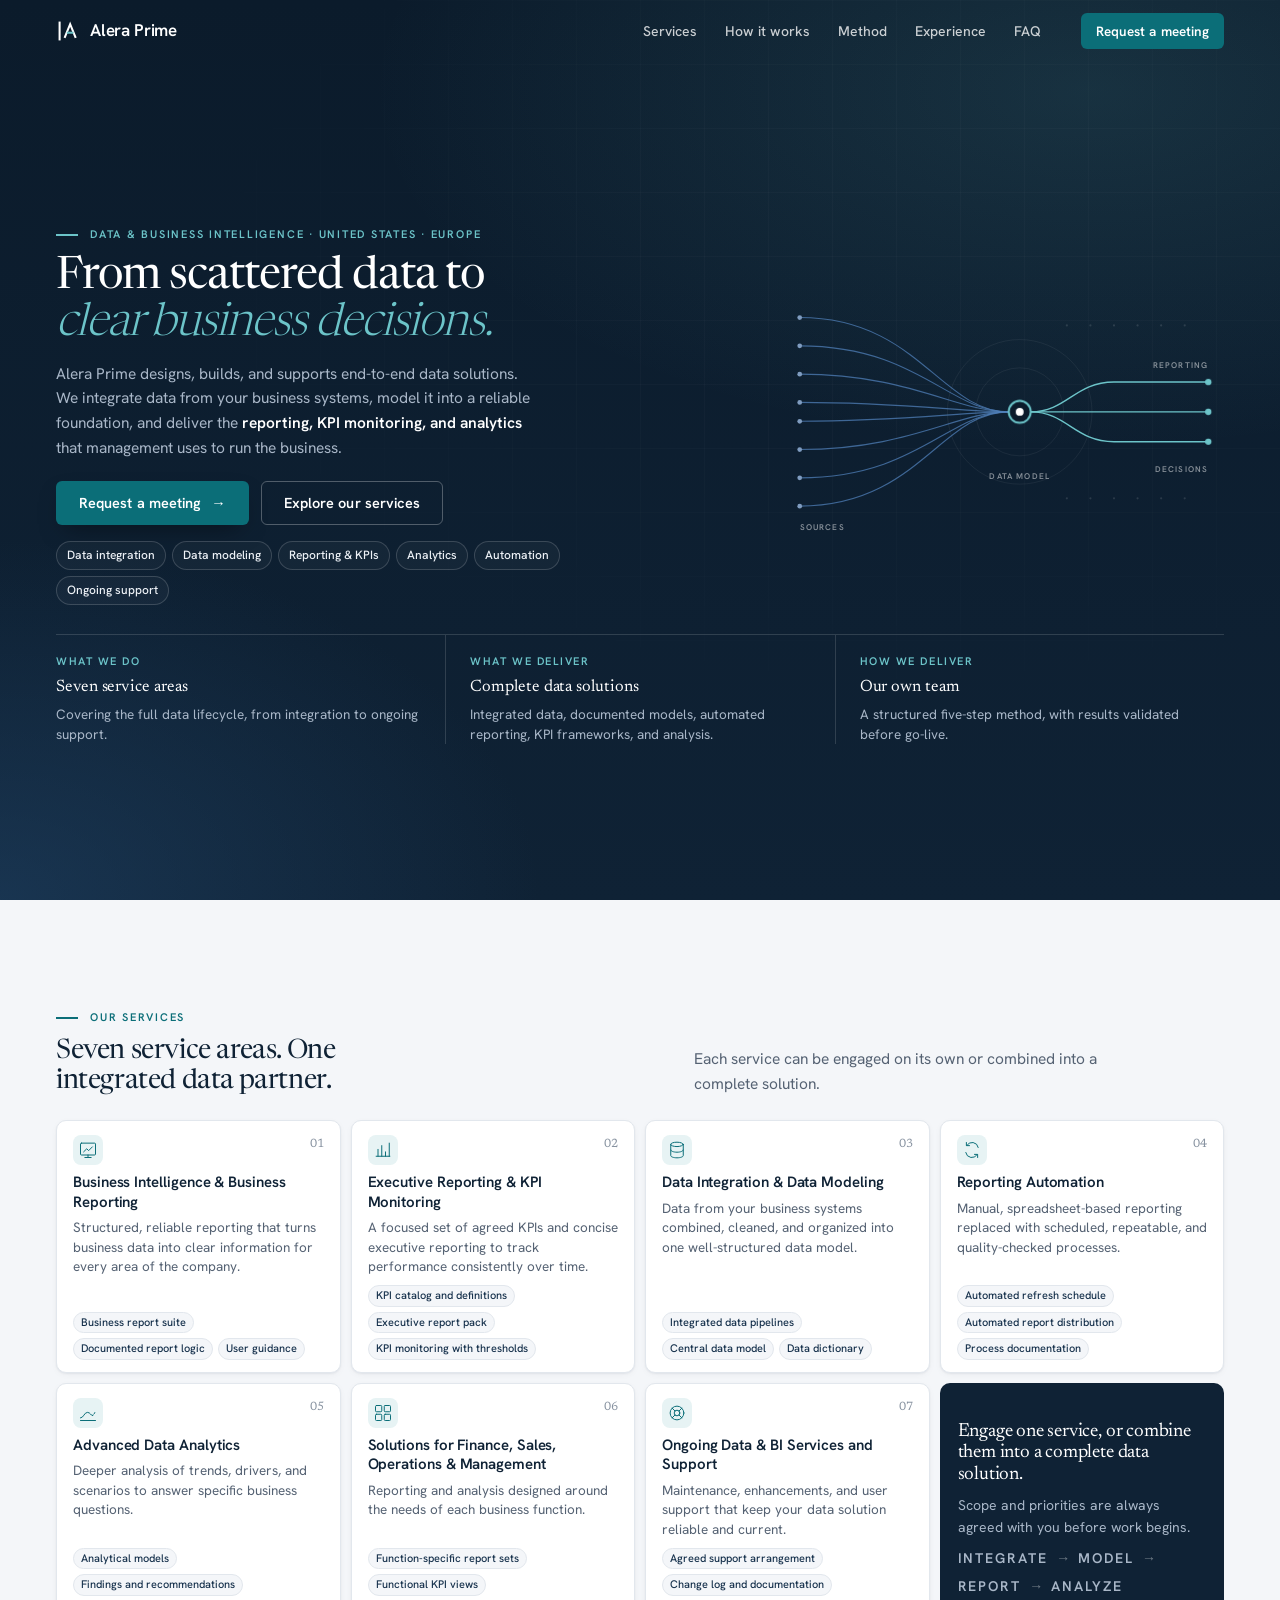
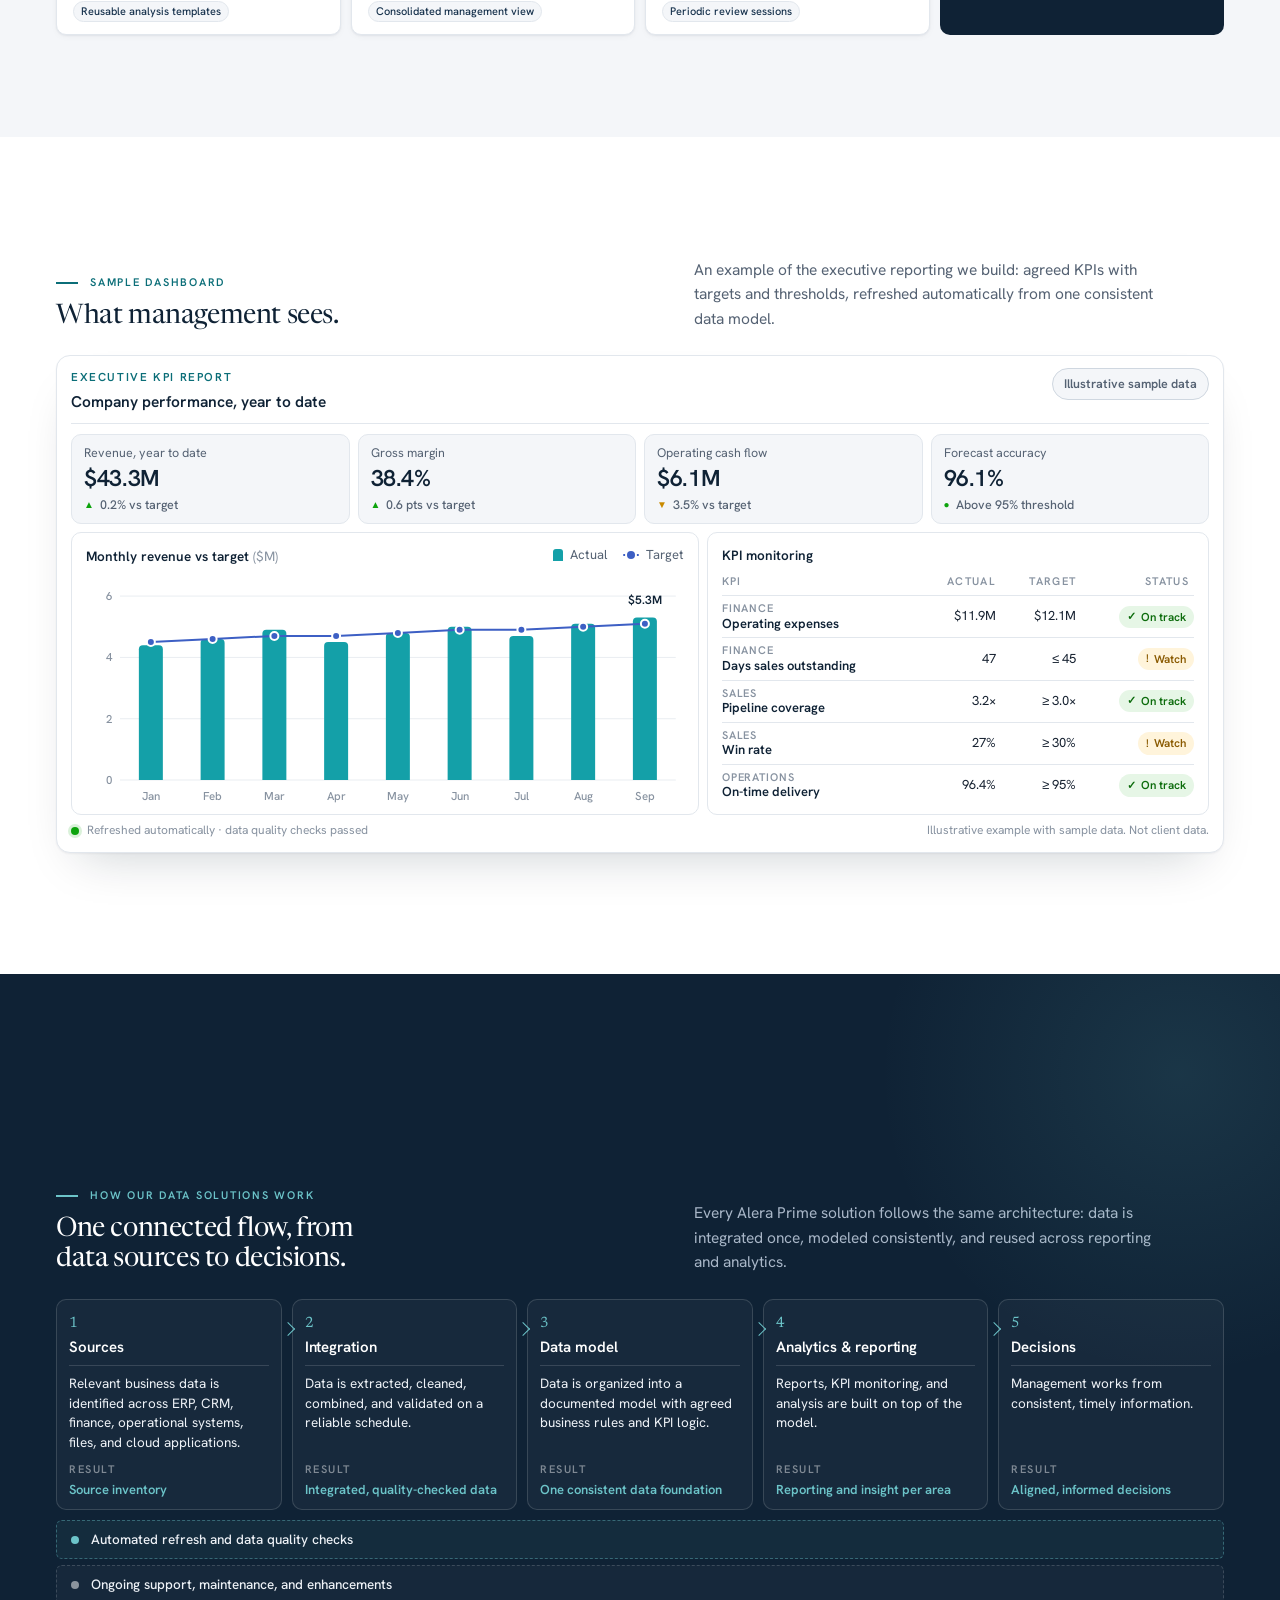
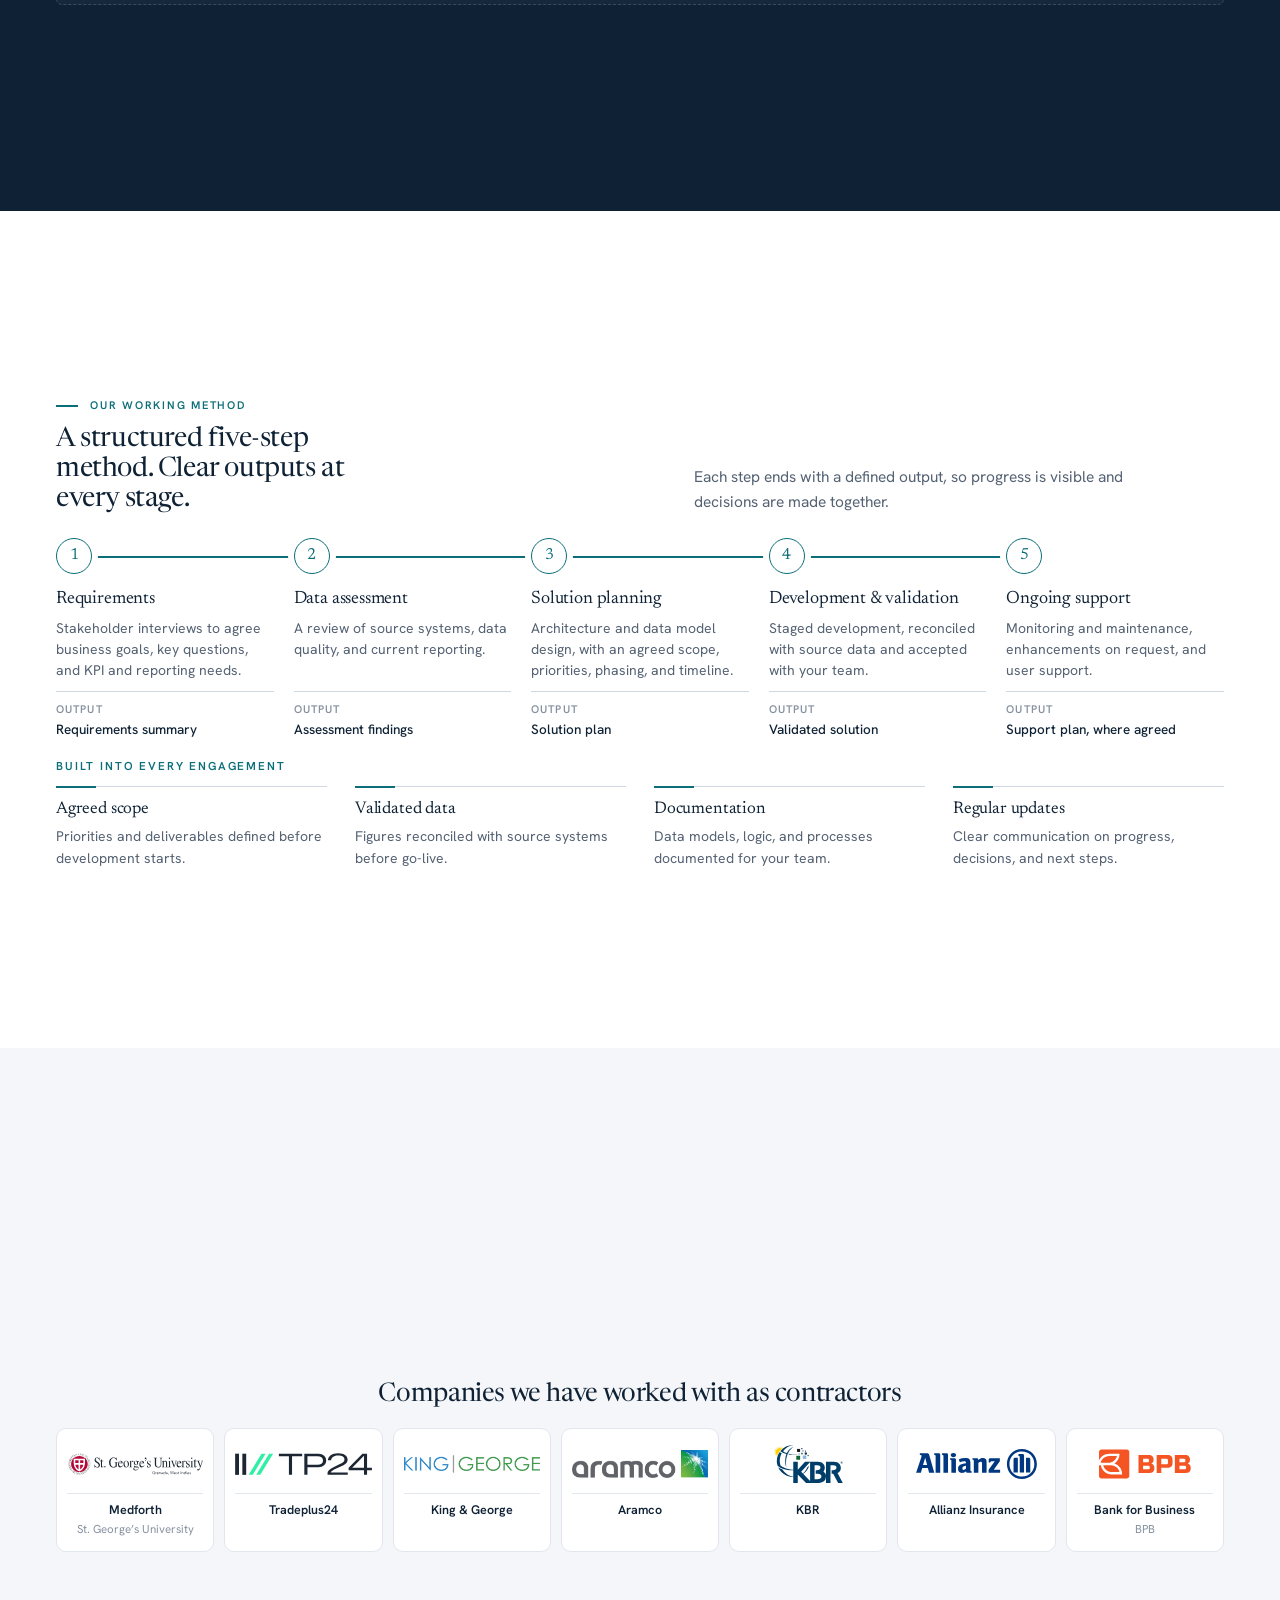
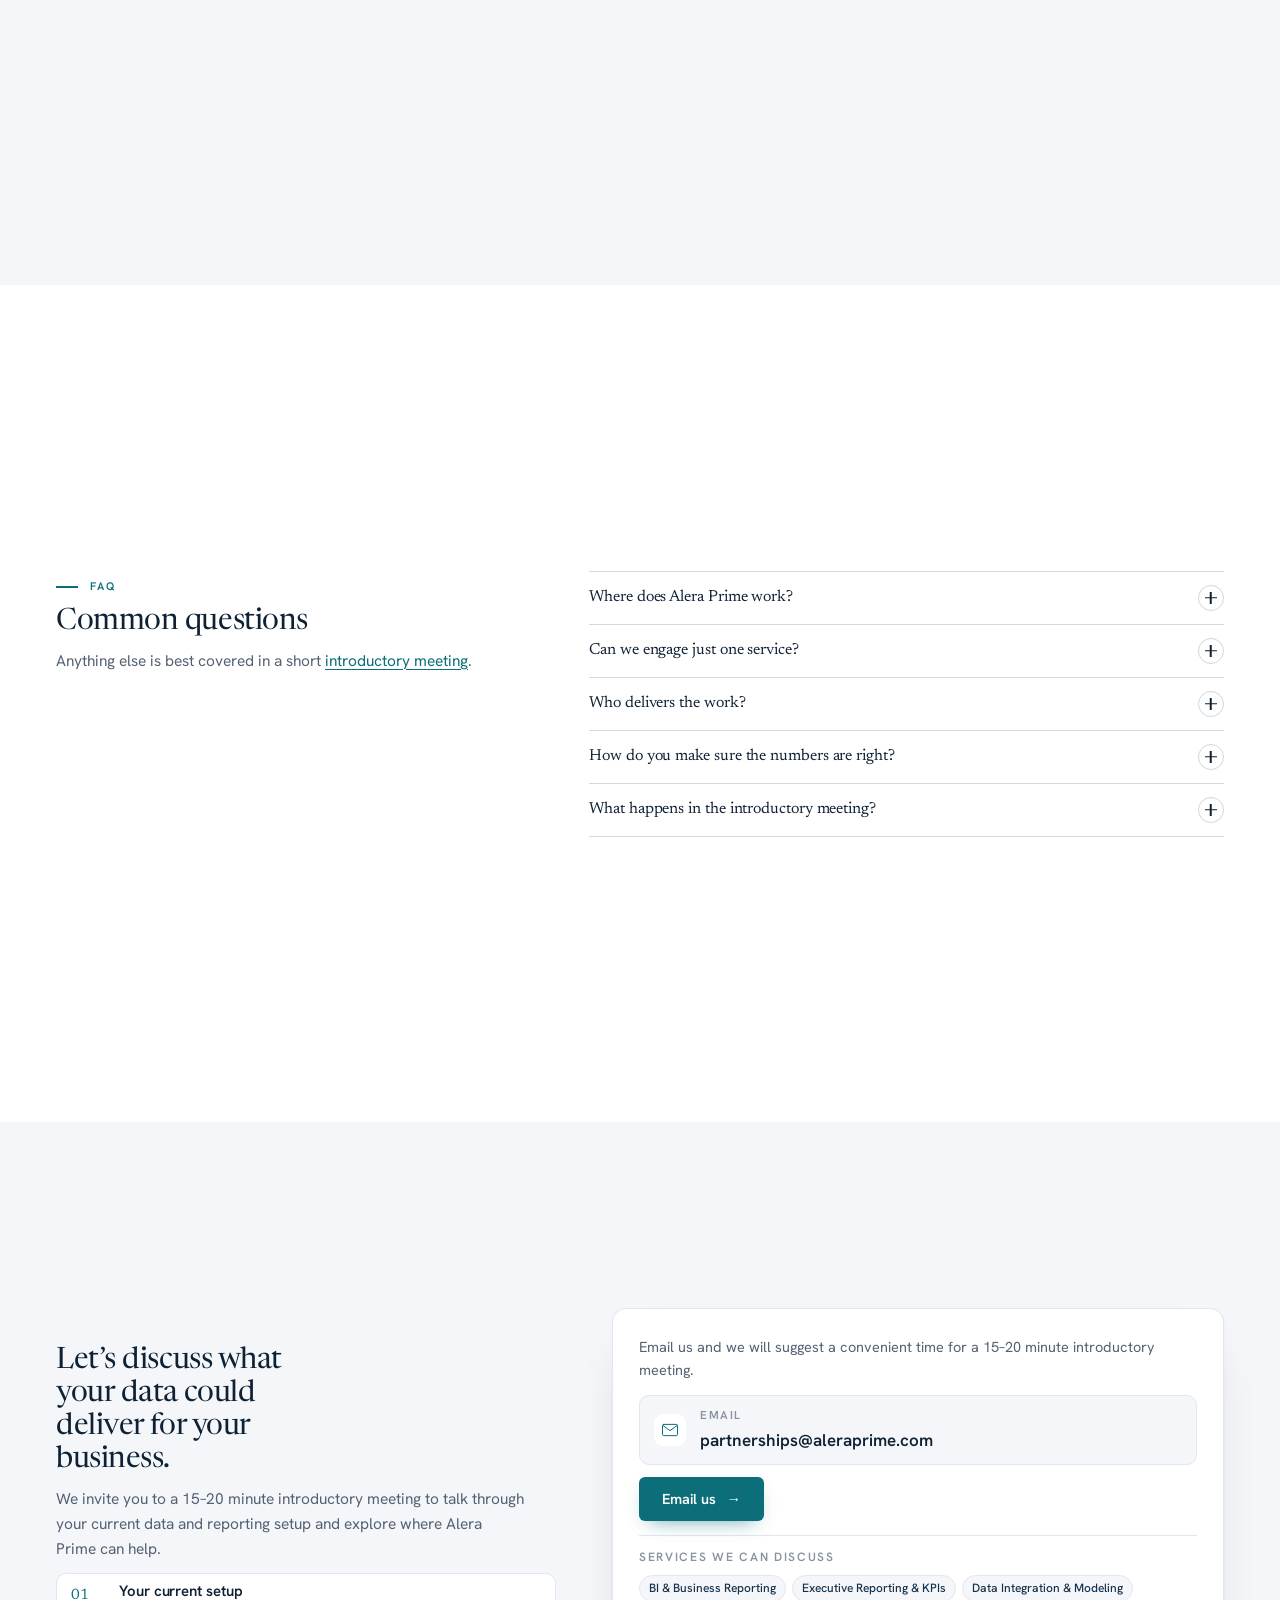
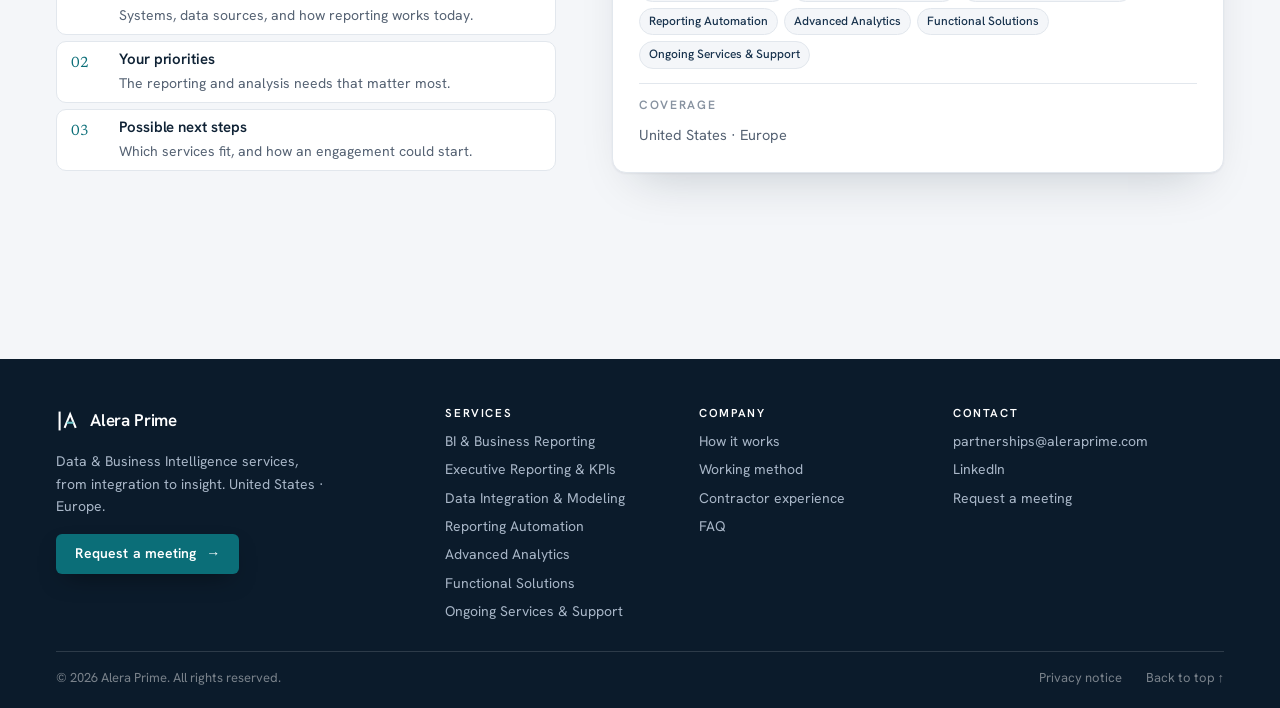
==== commit ca01d4ac: "Add files via upload" ====
--- a/index.html
+++ b/index.html
@@ -568,19 +568,15 @@
 }
 
 /* ===== One section per screen (desktop and tablet landscape) ===== */
-@media (min-width: 1100px) and (min-height: 640px) {
+@media (min-width: 1000px) and (min-height: 480px) {
   :root { --maxw: 1320px; }
   .services { gap: 10px; }
   .service h3 { padding-right: 18px; }
-  html { scroll-snap-type: y proximity; scroll-padding-top: var(--header-h); }
-  main > section { min-height: calc(100vh - var(--header-h)); min-height: calc(100svh - var(--header-h)); display: flex; flex-direction: column; justify-content: center; padding-block: clamp(20px, 3.2vh, 40px); scroll-snap-align: start; }
-  main > section.hero { min-height: 100vh; min-height: 100svh; padding-top: calc(var(--header-h) + clamp(16px, 3vh, 36px)); padding-bottom: clamp(16px, 3vh, 32px); }
-  .footer { scroll-snap-align: end; }
   .split-head { margin-bottom: clamp(16px, 2.6vh, 30px); }
   .hero-facts { margin-top: clamp(18px, 3.2vh, 36px); }
 }
 /* shorter laptop screens: tighten the tallest sections a little more */
-@media (min-width: 1100px) and (min-height: 640px) and (max-height: 920px) {
+@media (min-width: 1000px) and (min-height: 480px) and (max-height: 920px) {
   .service { padding: 14px 16px 12px; }
   .service .ic { width: 30px; height: 30px; padding: 5px; margin-bottom: 8px; }
   .service p { font-size: 13.5px; line-height: 1.45; }
@@ -600,7 +596,7 @@
   .meet-item { padding: 8px 14px; }
   .builtin-title { margin: 18px 0 10px; }
 }
-@media (min-width: 1100px) and (min-height: 640px) and (max-height: 800px) {
+@media (min-width: 1000px) and (min-height: 480px) and (max-height: 800px) {
   main > section { padding-block: 12px; }
   .split-head { margin-bottom: 12px; }
   .kicker { margin-bottom: 6px; }
@@ -617,6 +613,13 @@
   .rev-chart { min-height: 140px; }
   .kpi th, .kpi td { padding: 4px 5px; }
 }
+
+/* ===== Full-screen sections: one section per viewport (enabled by script on desktop) ===== */
+html.fp { scroll-snap-type: y mandatory; scroll-padding-top: var(--hh, 62px); scroll-behavior: auto; }
+html.fp main > section { box-sizing: border-box; height: calc(var(--vh, 100vh) - var(--hh, 62px)); min-height: 0; padding-block: 0; display: flex; flex-direction: column; justify-content: center; overflow: hidden; scroll-snap-align: start; scroll-snap-stop: always; }
+html.fp main > section.hero { height: var(--vh, 100vh); padding-top: var(--hh, 62px); padding-bottom: 0; }
+html.fp main > section > .wrap { zoom: var(--fit, 1); flex: none; }
+html.fp .footer { scroll-snap-align: end; }
 </style>
 </head>
 <body>
@@ -1145,5 +1148,65 @@
 })();
 </script>
 
+<script>
+/* Full-screen section paging (desktop only) */
+(function () {
+  var root = document.documentElement, header = document.getElementById('header');
+  var secs = [].slice.call(document.querySelectorAll('main > section'));
+  var footer = document.querySelector('.footer');
+  var reduce = window.matchMedia('(prefers-reduced-motion: reduce)').matches;
+  var PAD = 28, MINFIT = 0.62, busy = false, acc = 0, accT;
+  function enabled() { return innerWidth >= 1000 && innerHeight >= 480; }
+  function fit() {
+    var on = enabled(); root.classList.toggle('fp', on);
+    if (!on) { secs.forEach(function (s) { s.style.removeProperty('--fit'); }); return; }
+    var hh = header.offsetHeight; root.style.setProperty('--hh', hh + 'px'); root.style.setProperty('--vh', innerHeight + 'px');
+    secs.forEach(function (s) {
+      s.style.setProperty('--fit', 1);
+      var kids = [].filter.call(s.children, function (c) { return c.classList.contains('wrap'); });
+      var natural = kids.reduce(function (t, c) { var cs = getComputedStyle(c); return t + c.getBoundingClientRect().height + parseFloat(cs.marginTop) + parseFloat(cs.marginBottom); }, 0);
+      var avail = innerHeight - hh - PAD * 2;
+      var f = Math.min(1, avail / natural);
+      s.style.setProperty('--fit', Math.max(MINFIT, f).toFixed(4));
+    });
+  }
+  function points() {
+    var hh = header.offsetHeight, max = root.scrollHeight - innerHeight;
+    var p = secs.map(function (s, i) { return i === 0 ? 0 : Math.round(s.offsetTop - hh); });
+    if (footer && max > p[p.length - 1] + 2) p.push(max);
+    return p;
+  }
+  function go(dir) {
+    var p = points(), y = scrollY, i = 0, best = Infinity;
+    p.forEach(function (v, k) { var d = Math.abs(v - y); if (d < best) { best = d; i = k; } });
+    var t = Math.max(0, Math.min(p.length - 1, i + dir));
+    if (t === i && best < 2) return;
+    busy = true; scrollTo({ top: p[t], behavior: reduce ? 'auto' : 'smooth' });
+    setTimeout(function () { busy = false; }, reduce ? 150 : 750);
+  }
+  window.addEventListener('wheel', function (e) {
+    if (!root.classList.contains('fp') || e.ctrlKey || Math.abs(e.deltaY) < Math.abs(e.deltaX)) return;
+    e.preventDefault();
+    if (busy) return;
+    acc += e.deltaY; clearTimeout(accT); accT = setTimeout(function () { acc = 0; }, 200);
+    if (Math.abs(acc) >= 30) { var d = acc > 0 ? 1 : -1; acc = 0; go(d); }
+  }, { passive: false });
+  document.addEventListener('keydown', function (e) {
+    if (!root.classList.contains('fp') || e.altKey || e.ctrlKey || e.metaKey) return;
+    var t = e.target; if (t && (/^(INPUT|TEXTAREA|SELECT)$/.test(t.tagName) || t.isContentEditable)) return;
+    var k = e.key, d = 0;
+    if (k === 'PageDown' || k === 'ArrowDown' || (k === ' ' && !e.shiftKey)) d = 1;
+    else if (k === 'PageUp' || k === 'ArrowUp' || (k === ' ' && e.shiftKey)) d = -1;
+    else if (k === 'Home') { e.preventDefault(); scrollTo({ top: 0, behavior: reduce ? 'auto' : 'smooth' }); return; }
+    else if (k === 'End') { e.preventDefault(); scrollTo({ top: root.scrollHeight, behavior: reduce ? 'auto' : 'smooth' }); return; }
+    if (d && !(k === ' ' && t && t.closest && t.closest('summary,button,a'))) { e.preventDefault(); if (!busy) go(d); }
+  });
+  document.querySelectorAll('.faq-item').forEach(function (d) { d.addEventListener('toggle', fit); });
+  var rt; window.addEventListener('resize', function () { clearTimeout(rt); rt = setTimeout(fit, 120); });
+  if (document.fonts && document.fonts.ready) document.fonts.ready.then(fit);
+  window.addEventListener('load', fit);
+  fit();
+})();
+</script>
 </body>
 </html>
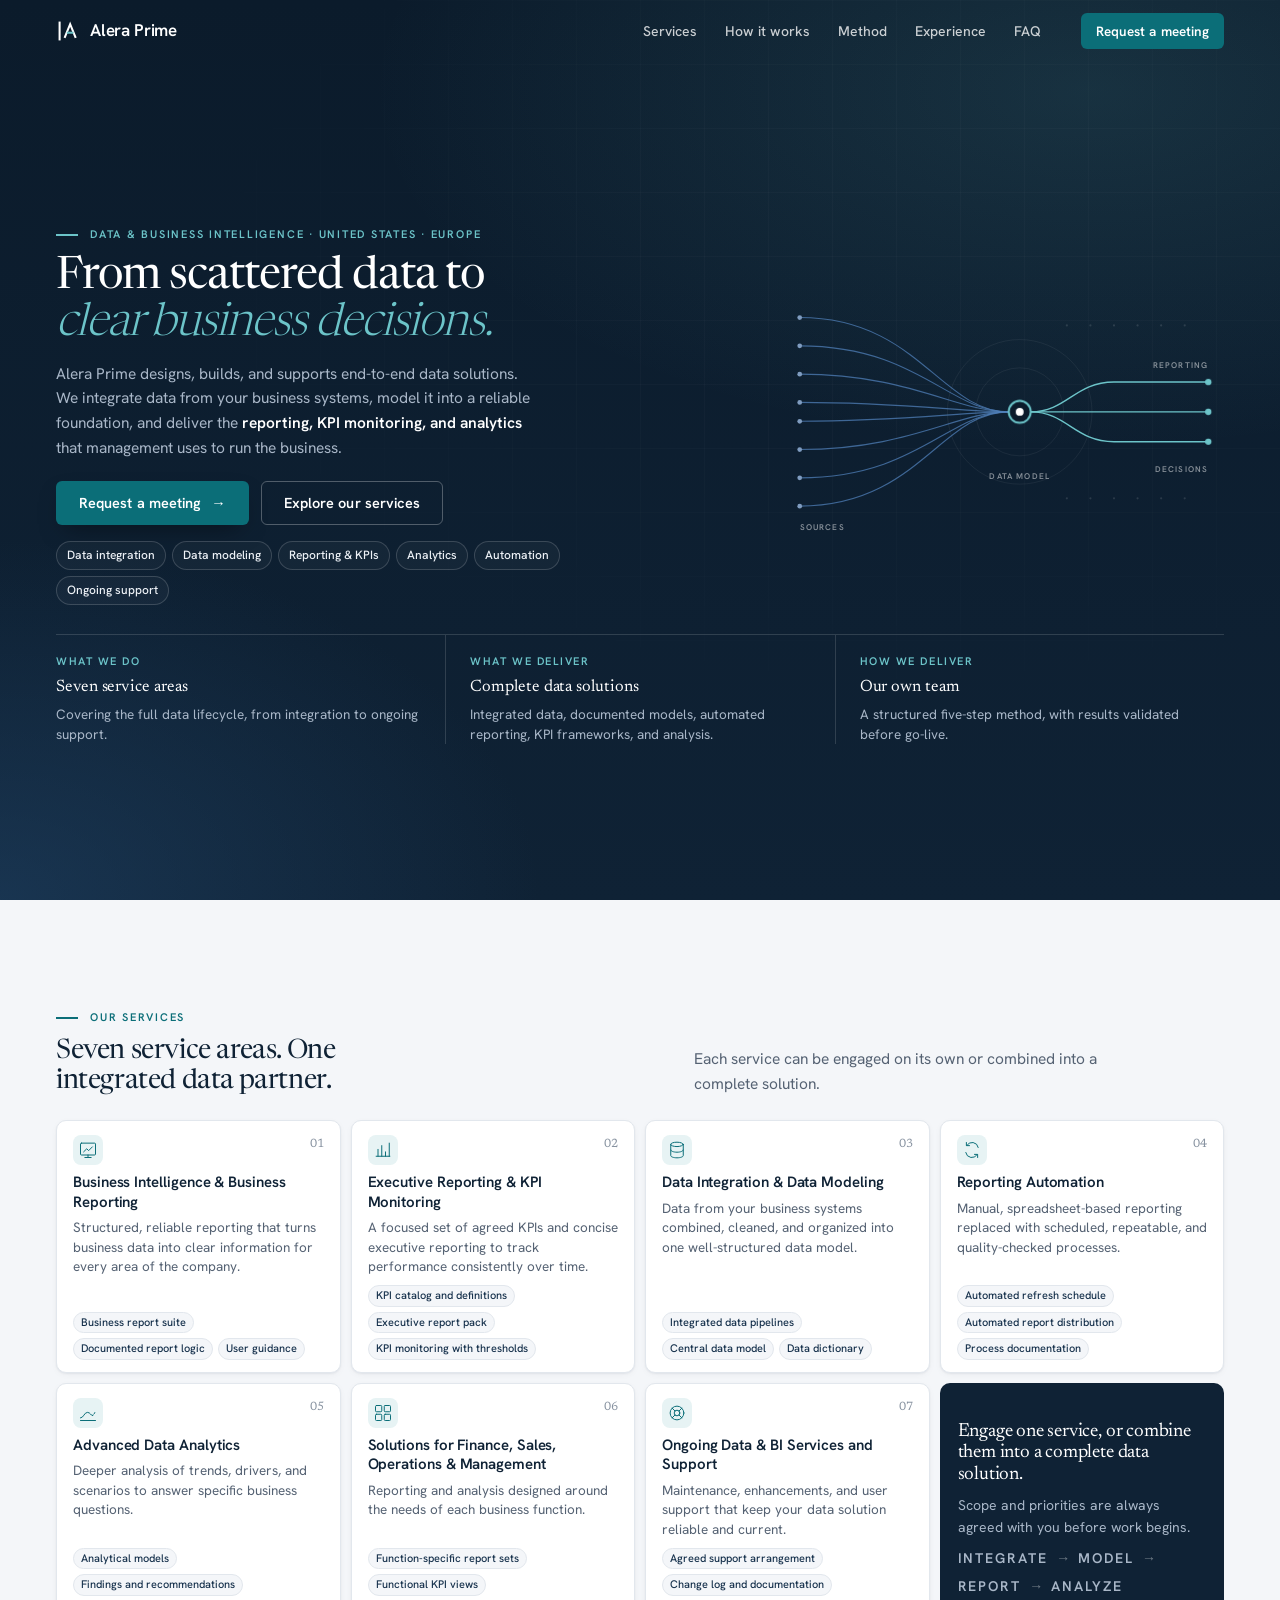
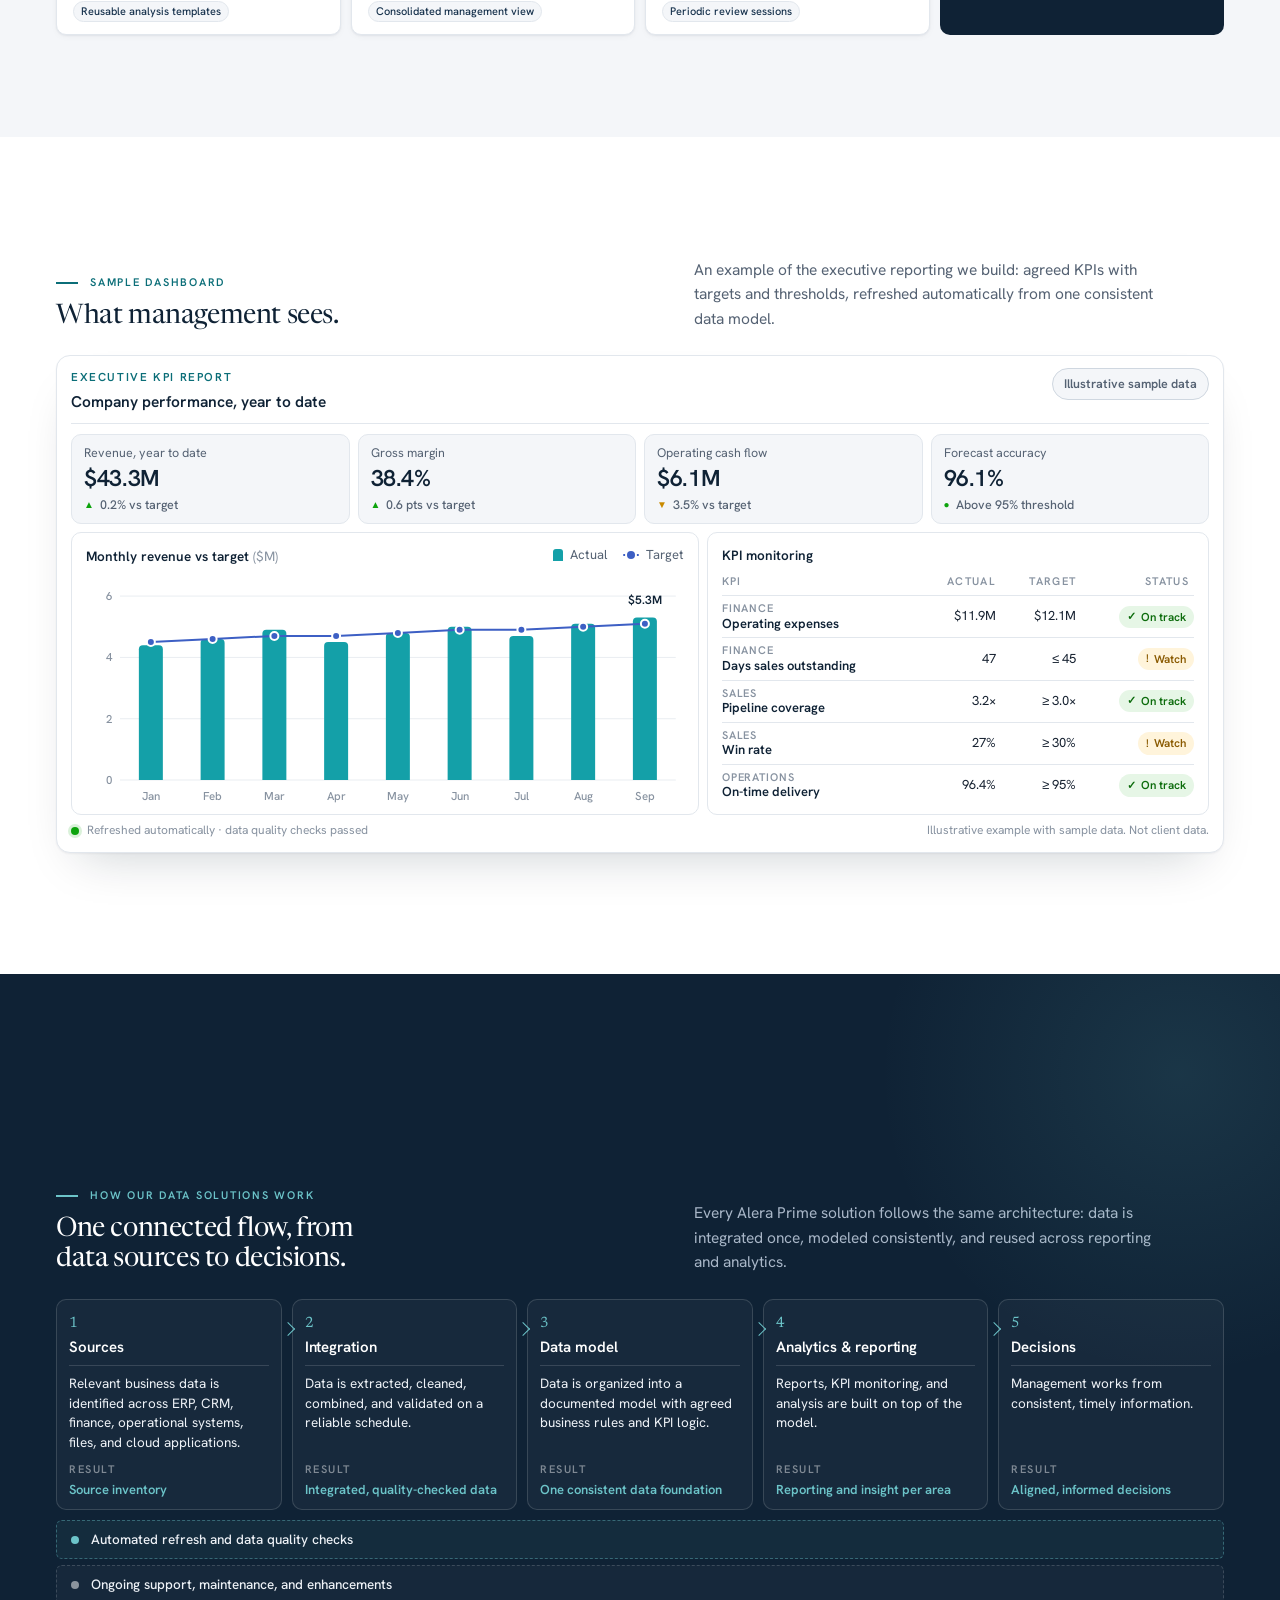
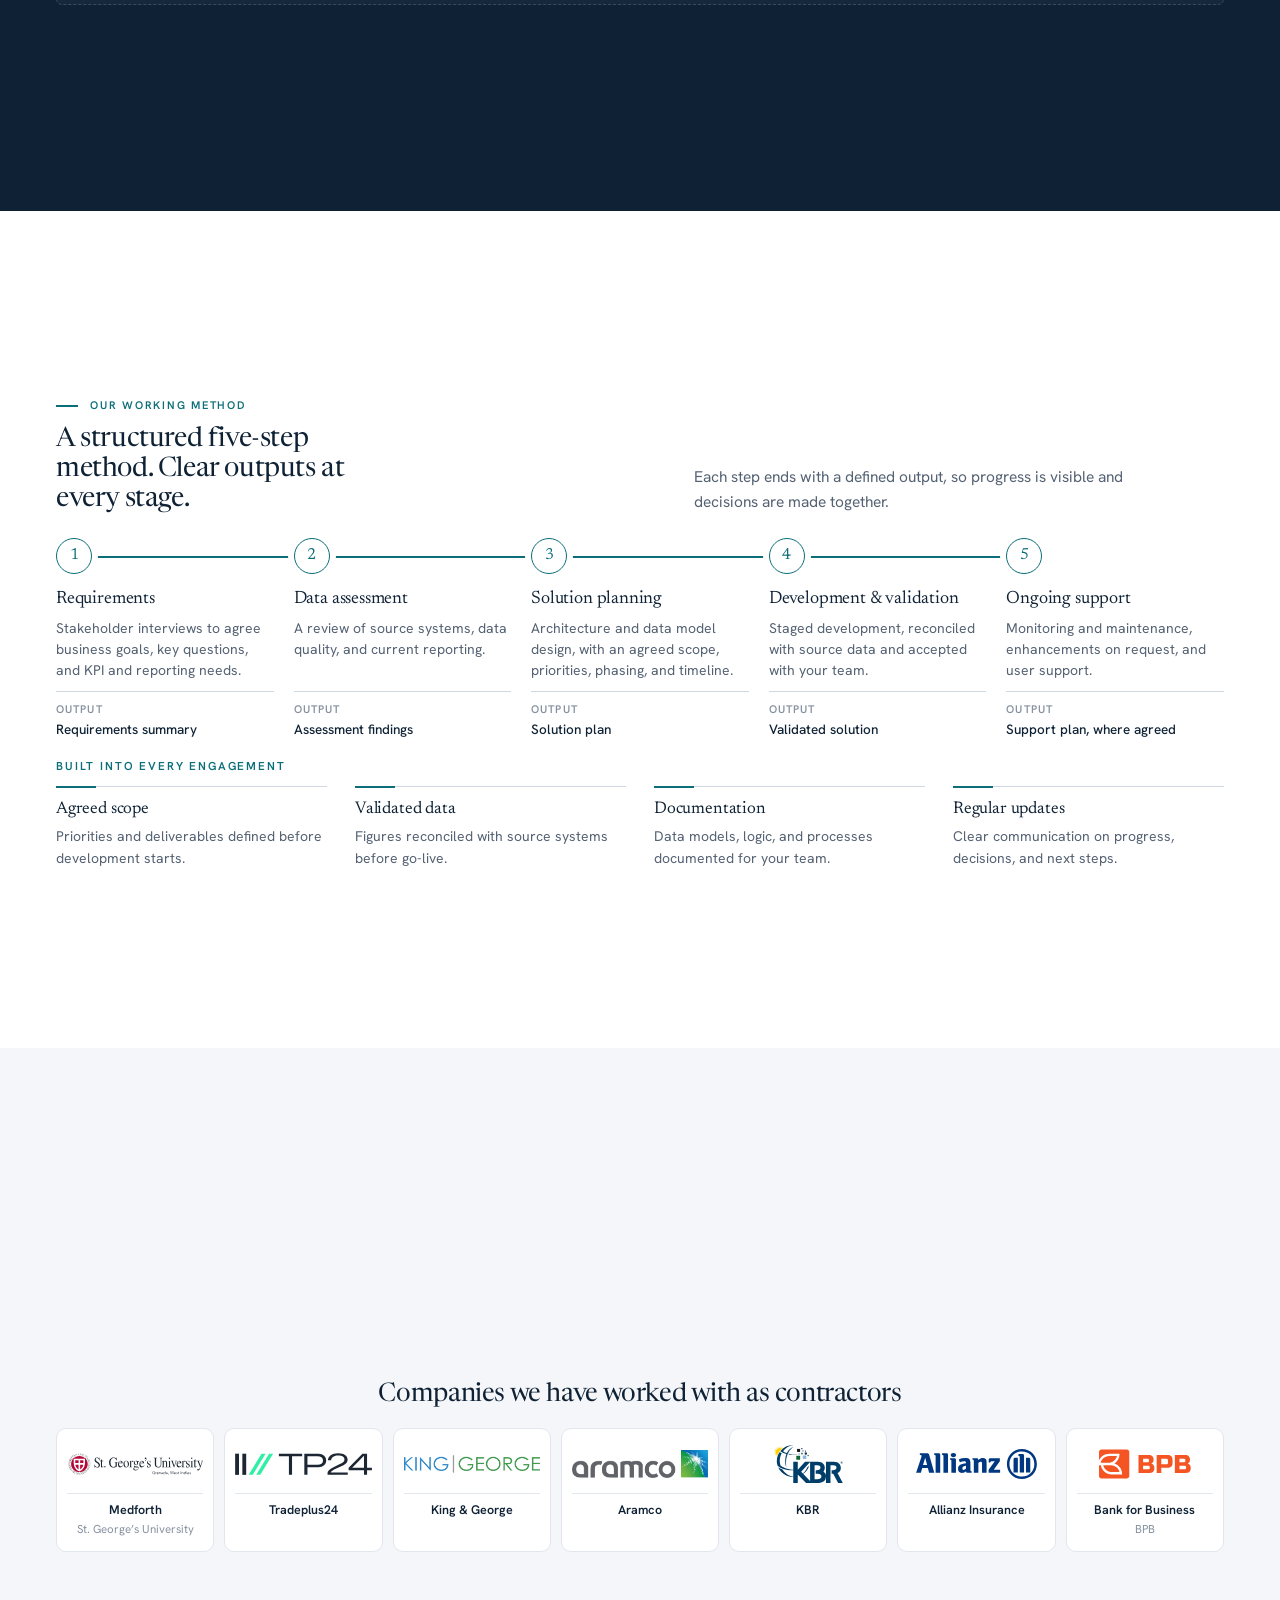
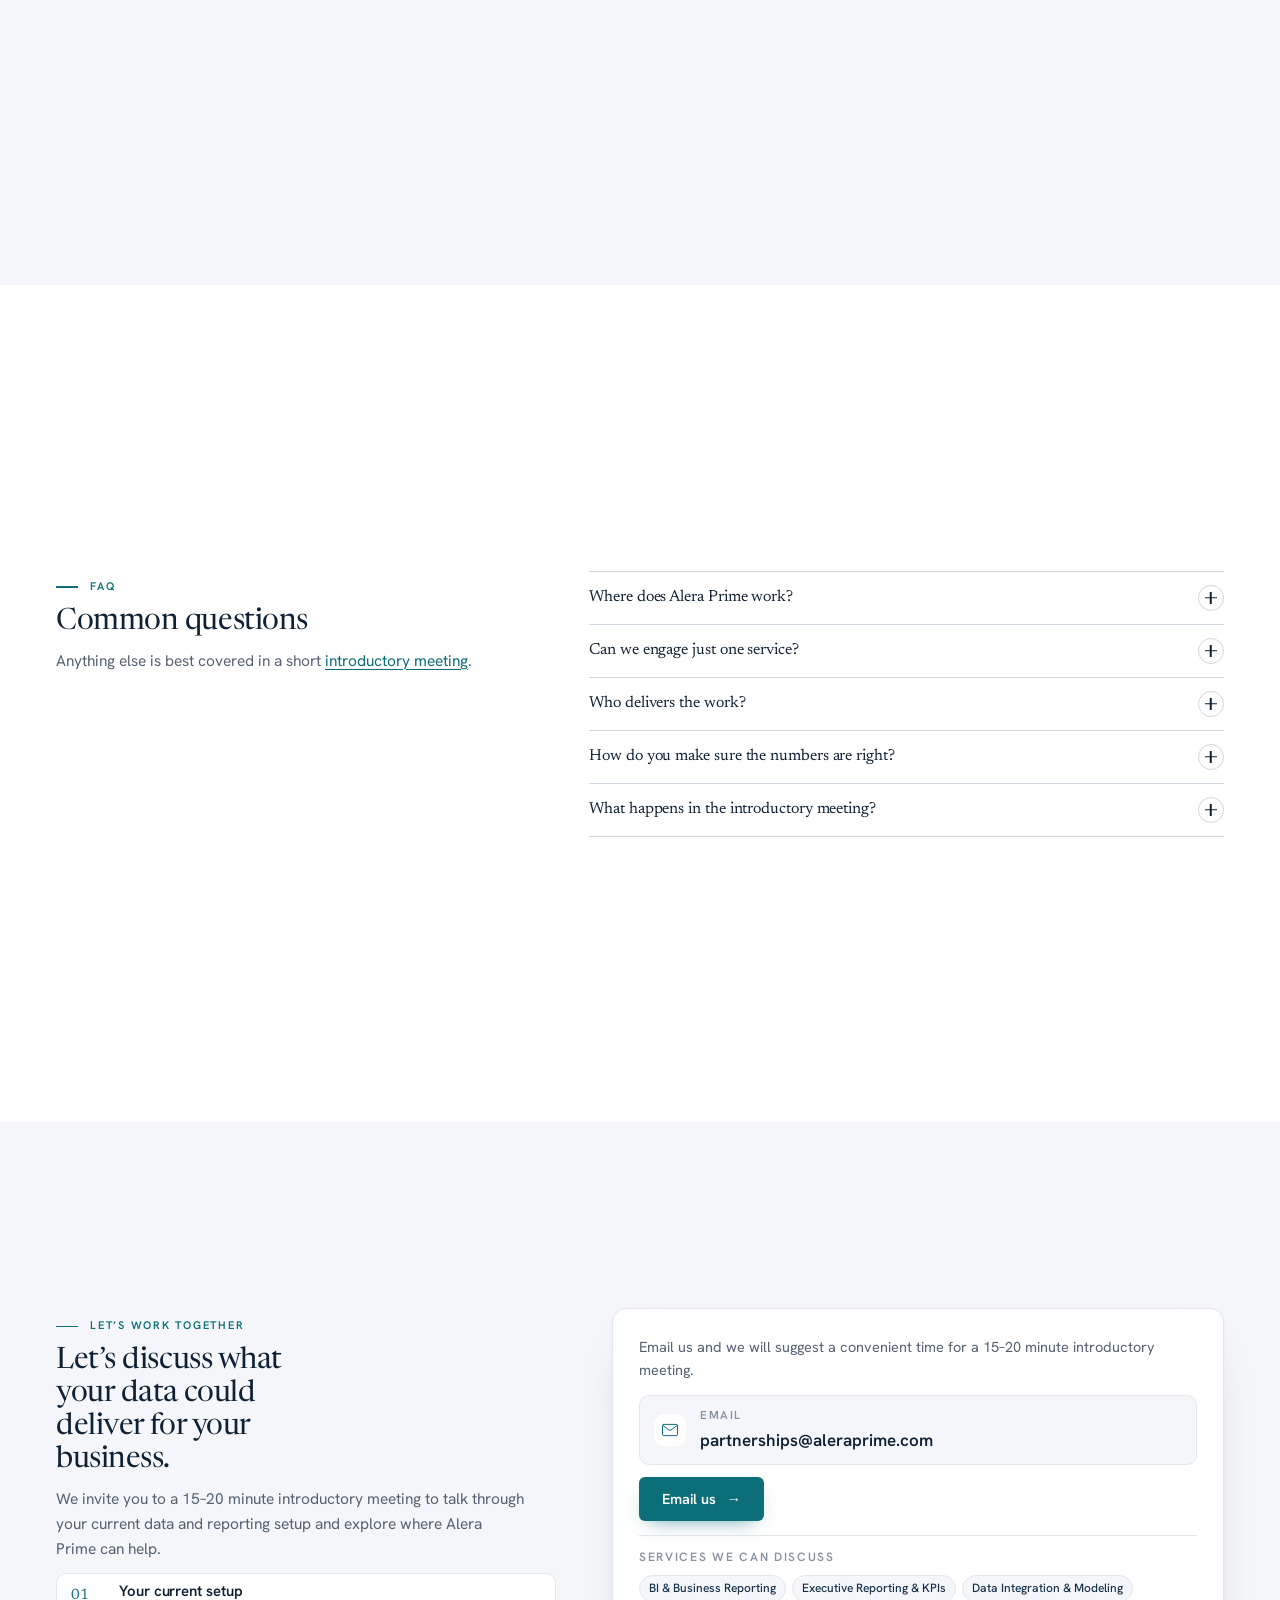
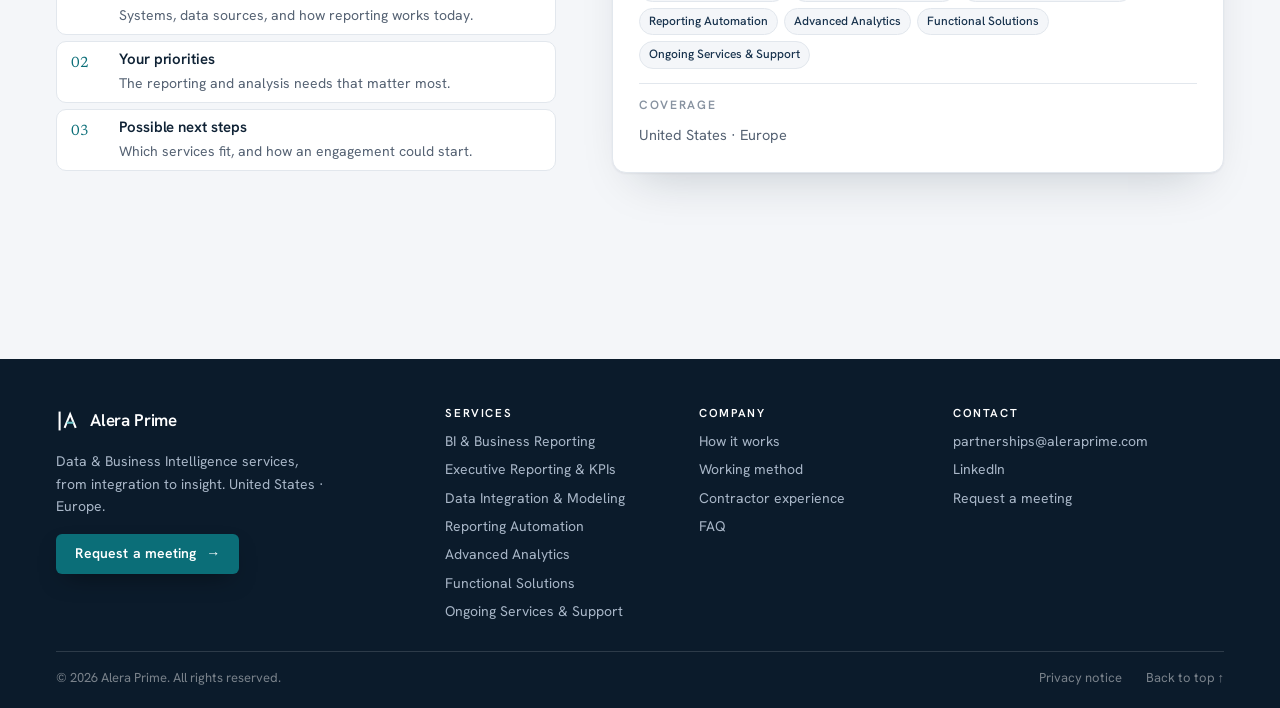
==== commit 5b97df1a: "Add files via upload" ====
--- a/index.html
+++ b/index.html
@@ -615,11 +615,10 @@
 }
 
 /* ===== Full-screen sections: one section per viewport (enabled by script on desktop) ===== */
-html.fp { scroll-snap-type: y mandatory; scroll-padding-top: var(--hh, 62px); scroll-behavior: auto; }
-html.fp main > section { box-sizing: border-box; height: calc(var(--vh, 100vh) - var(--hh, 62px)); min-height: 0; padding-block: 0; display: flex; flex-direction: column; justify-content: center; overflow: hidden; scroll-snap-align: start; scroll-snap-stop: always; }
+html.fp { scroll-padding-top: var(--hh, 62px); }
+html.fp main > section { box-sizing: border-box; height: calc(var(--vh, 100vh) - var(--hh, 62px)); min-height: 0; padding-block: 0; display: flex; flex-direction: column; justify-content: center; overflow: hidden; }
 html.fp main > section.hero { height: var(--vh, 100vh); padding-top: var(--hh, 62px); padding-bottom: 0; }
 html.fp main > section > .wrap { zoom: var(--fit, 1); flex: none; }
-html.fp .footer { scroll-snap-align: end; }
 </style>
 </head>
 <body>
@@ -1149,13 +1148,11 @@
 </script>
 
 <script>
-/* Full-screen section paging (desktop only) */
+/* Full-screen section sizing (desktop only) */
 (function () {
   var root = document.documentElement, header = document.getElementById('header');
   var secs = [].slice.call(document.querySelectorAll('main > section'));
-  var footer = document.querySelector('.footer');
-  var reduce = window.matchMedia('(prefers-reduced-motion: reduce)').matches;
-  var PAD = 28, MINFIT = 0.62, busy = false, acc = 0, accT;
+  var PAD = 28, MINFIT = 0.62;
   function enabled() { return innerWidth >= 1000 && innerHeight >= 480; }
   function fit() {
     var on = enabled(); root.classList.toggle('fp', on);
@@ -1170,37 +1167,6 @@
       s.style.setProperty('--fit', Math.max(MINFIT, f).toFixed(4));
     });
   }
-  function points() {
-    var hh = header.offsetHeight, max = root.scrollHeight - innerHeight;
-    var p = secs.map(function (s, i) { return i === 0 ? 0 : Math.round(s.offsetTop - hh); });
-    if (footer && max > p[p.length - 1] + 2) p.push(max);
-    return p;
-  }
-  function go(dir) {
-    var p = points(), y = scrollY, i = 0, best = Infinity;
-    p.forEach(function (v, k) { var d = Math.abs(v - y); if (d < best) { best = d; i = k; } });
-    var t = Math.max(0, Math.min(p.length - 1, i + dir));
-    if (t === i && best < 2) return;
-    busy = true; scrollTo({ top: p[t], behavior: reduce ? 'auto' : 'smooth' });
-    setTimeout(function () { busy = false; }, reduce ? 150 : 750);
-  }
-  window.addEventListener('wheel', function (e) {
-    if (!root.classList.contains('fp') || e.ctrlKey || Math.abs(e.deltaY) < Math.abs(e.deltaX)) return;
-    e.preventDefault();
-    if (busy) return;
-    acc += e.deltaY; clearTimeout(accT); accT = setTimeout(function () { acc = 0; }, 200);
-    if (Math.abs(acc) >= 30) { var d = acc > 0 ? 1 : -1; acc = 0; go(d); }
-  }, { passive: false });
-  document.addEventListener('keydown', function (e) {
-    if (!root.classList.contains('fp') || e.altKey || e.ctrlKey || e.metaKey) return;
-    var t = e.target; if (t && (/^(INPUT|TEXTAREA|SELECT)$/.test(t.tagName) || t.isContentEditable)) return;
-    var k = e.key, d = 0;
-    if (k === 'PageDown' || k === 'ArrowDown' || (k === ' ' && !e.shiftKey)) d = 1;
-    else if (k === 'PageUp' || k === 'ArrowUp' || (k === ' ' && e.shiftKey)) d = -1;
-    else if (k === 'Home') { e.preventDefault(); scrollTo({ top: 0, behavior: reduce ? 'auto' : 'smooth' }); return; }
-    else if (k === 'End') { e.preventDefault(); scrollTo({ top: root.scrollHeight, behavior: reduce ? 'auto' : 'smooth' }); return; }
-    if (d && !(k === ' ' && t && t.closest && t.closest('summary,button,a'))) { e.preventDefault(); if (!busy) go(d); }
-  });
   document.querySelectorAll('.faq-item').forEach(function (d) { d.addEventListener('toggle', fit); });
   var rt; window.addEventListener('resize', function () { clearTimeout(rt); rt = setTimeout(fit, 120); });
   if (document.fonts && document.fonts.ready) document.fonts.ready.then(fit);
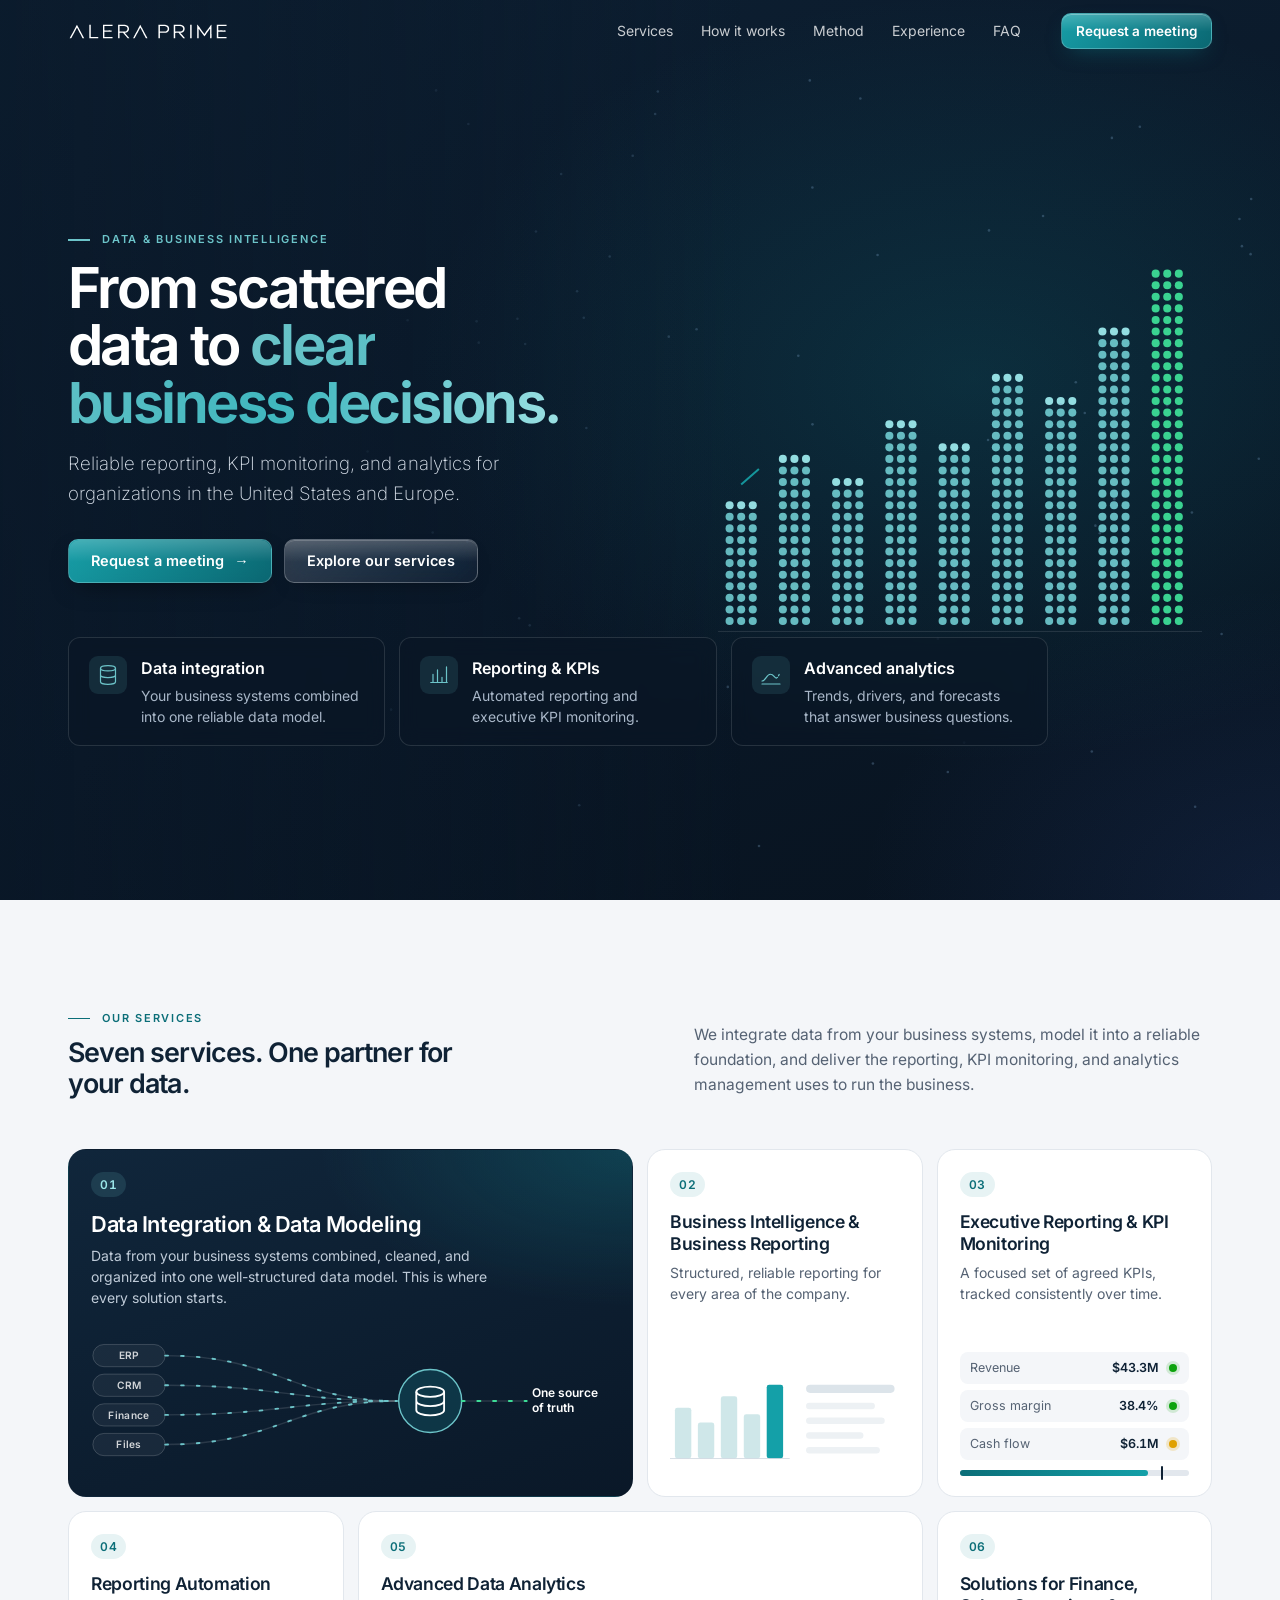
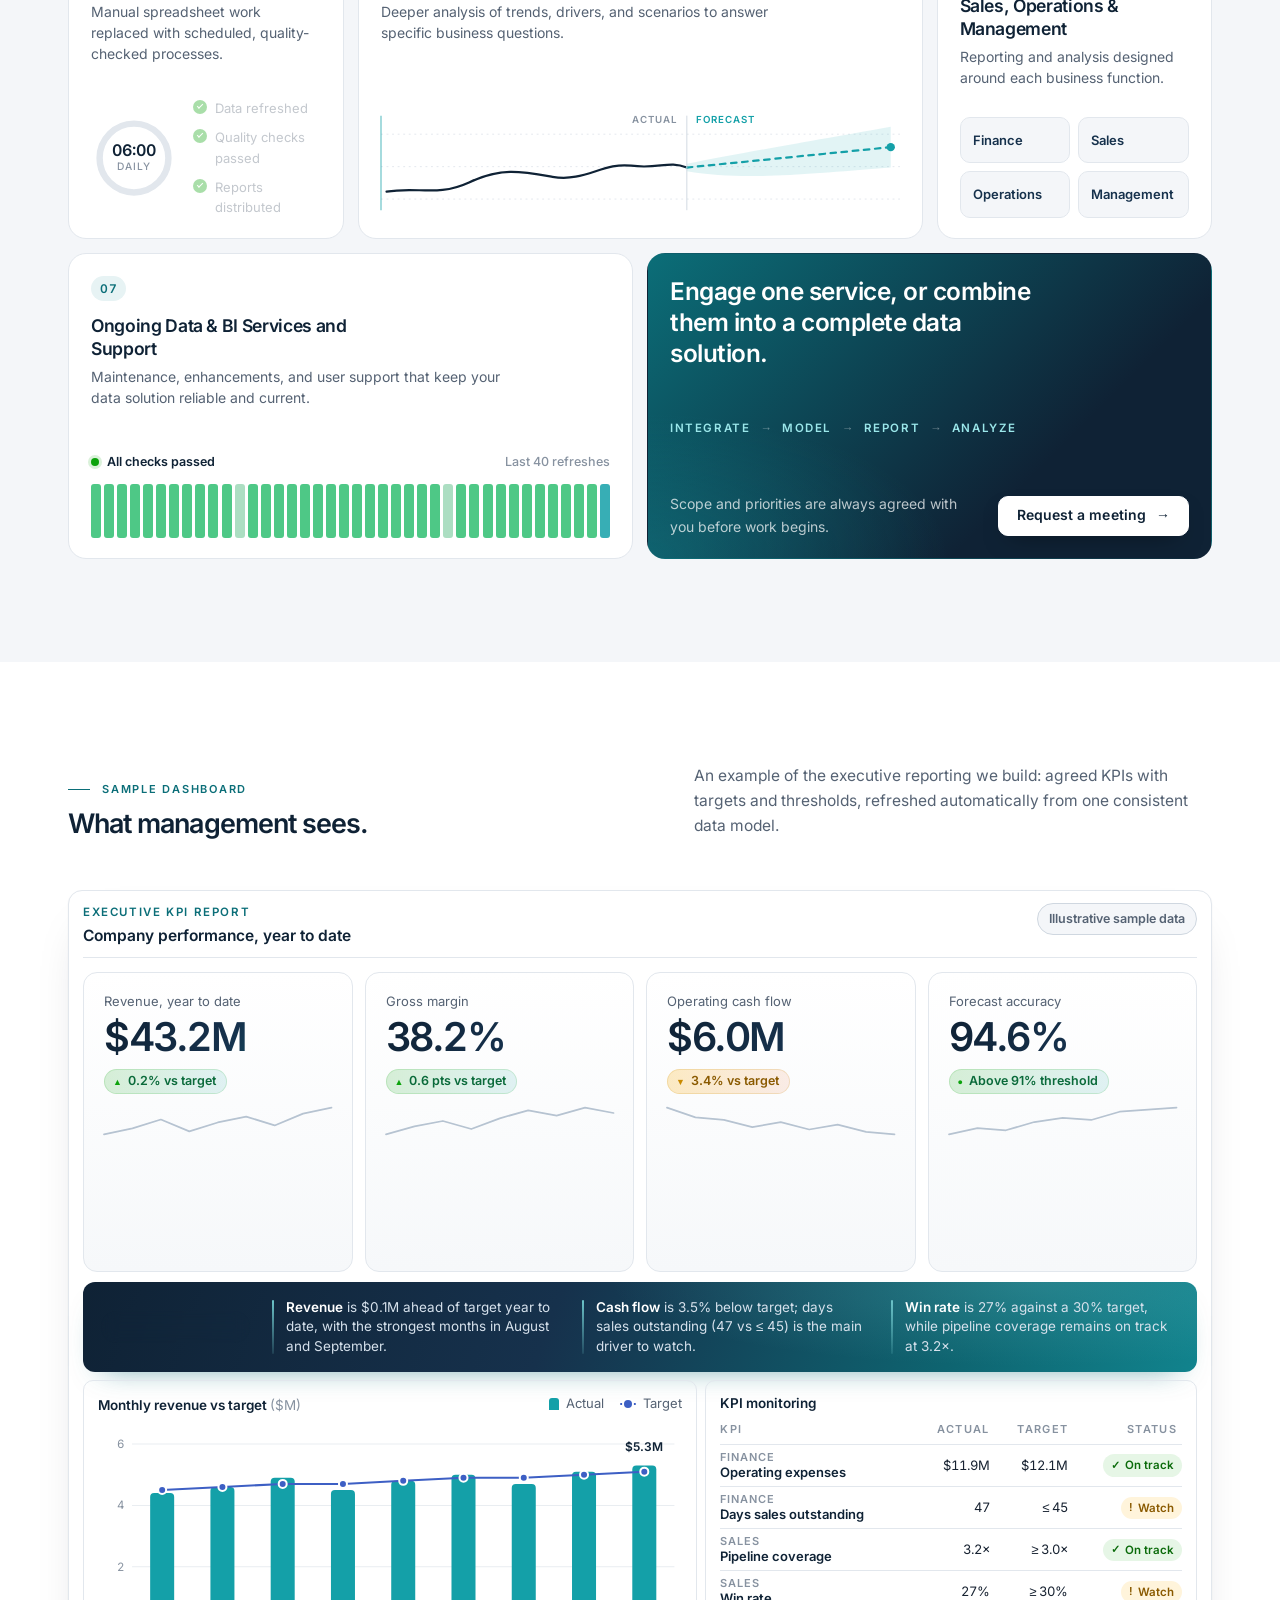
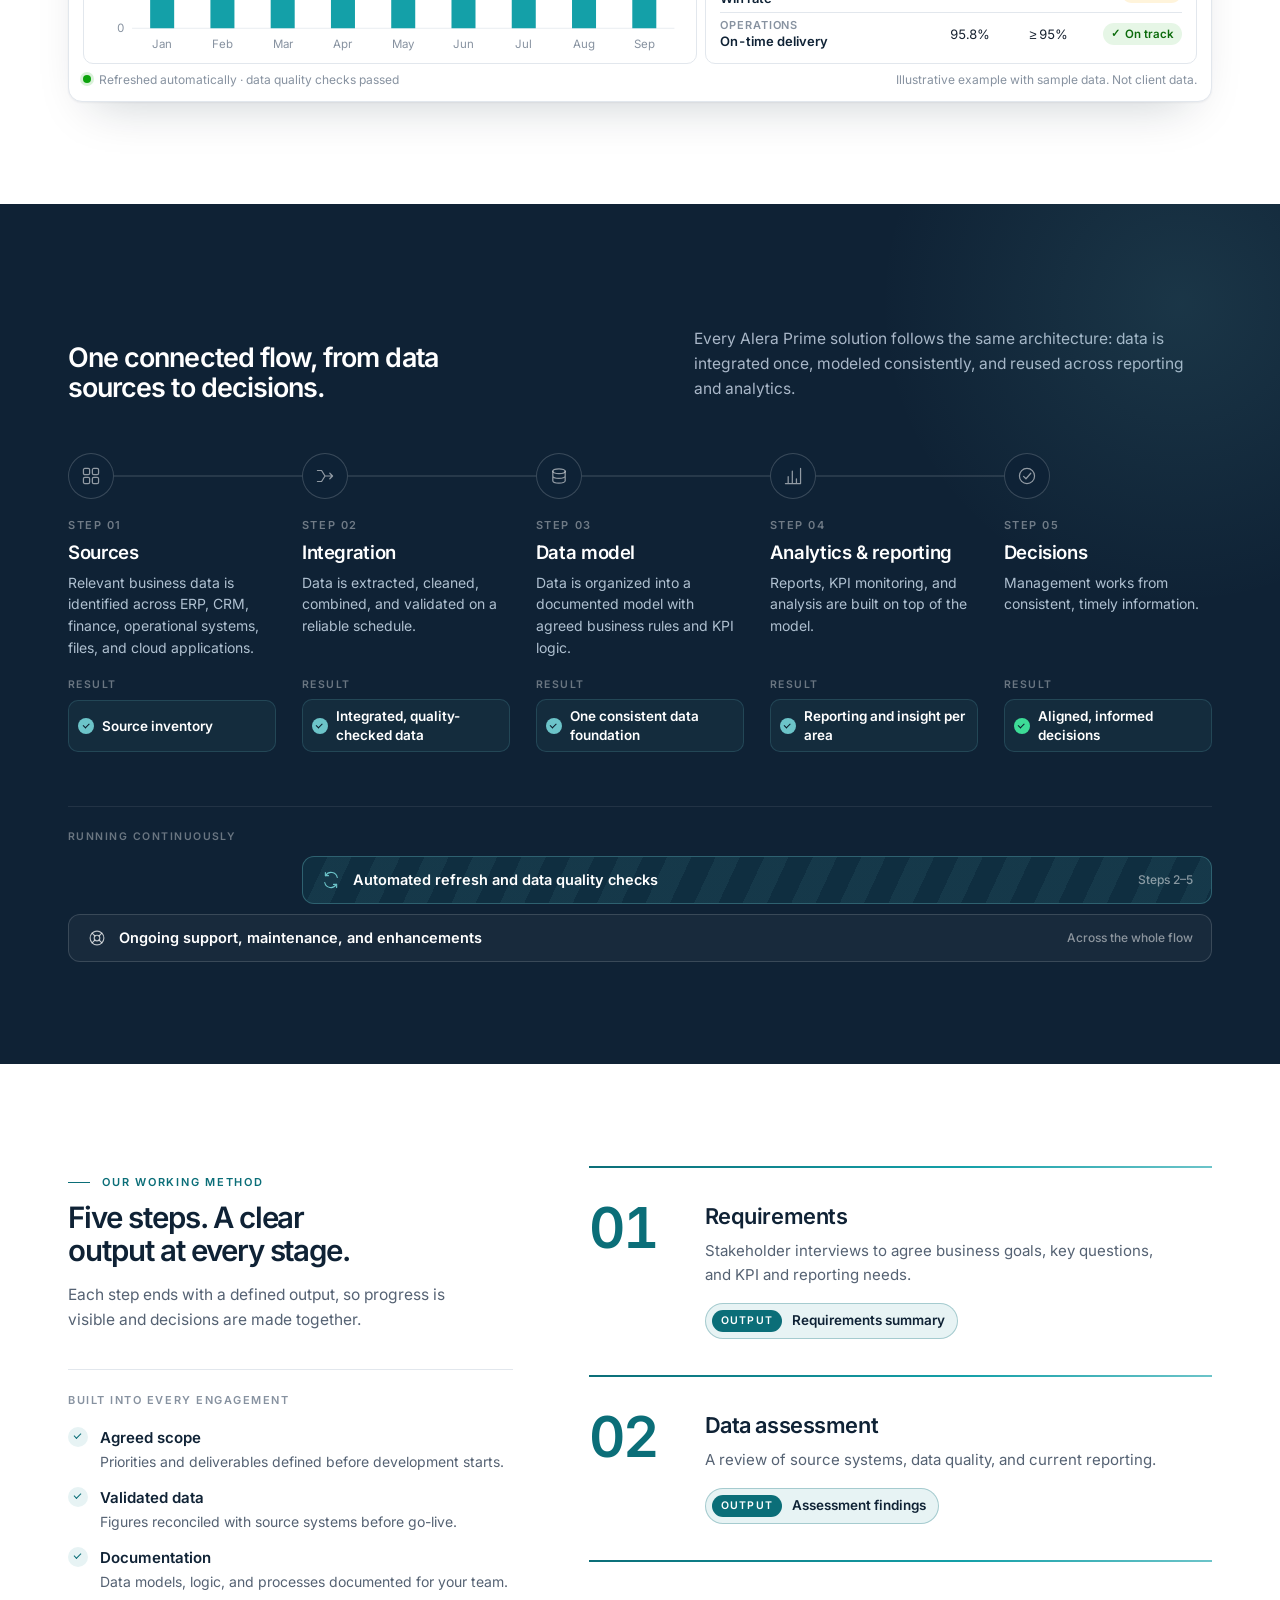
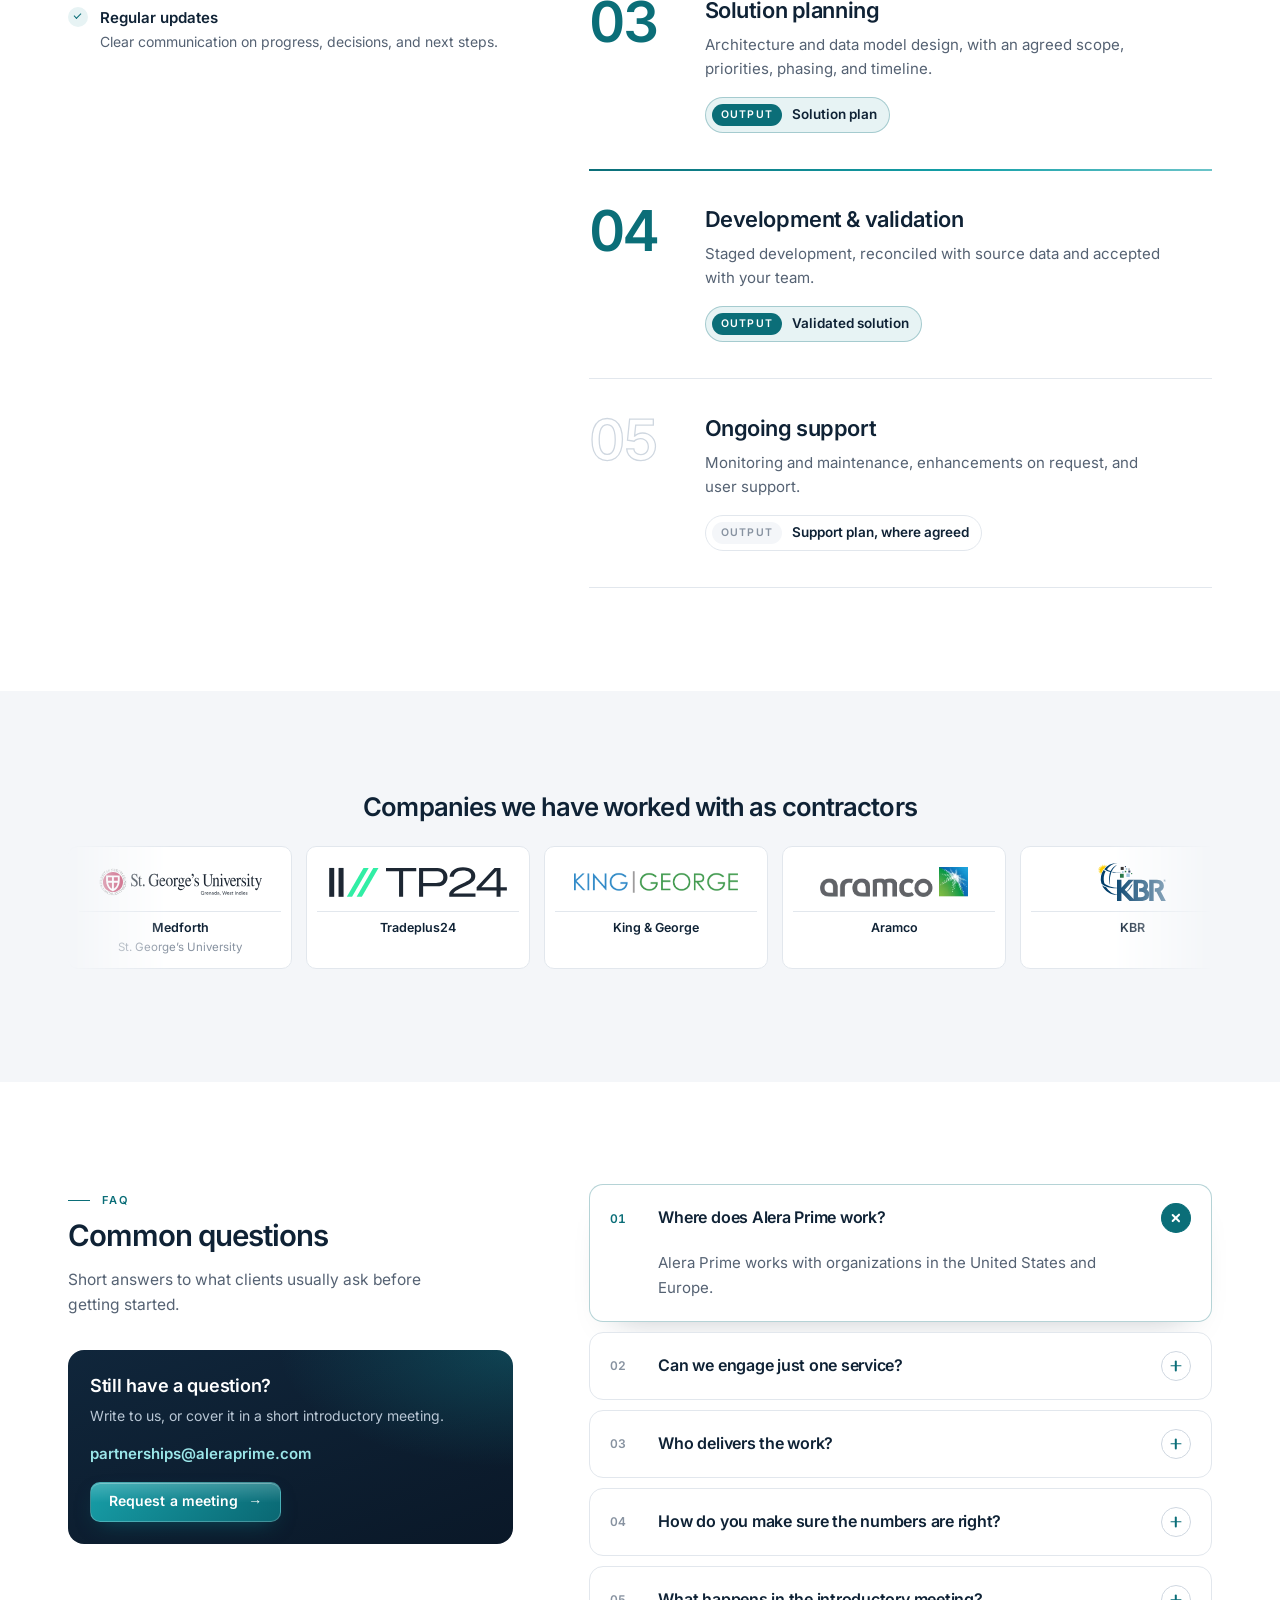
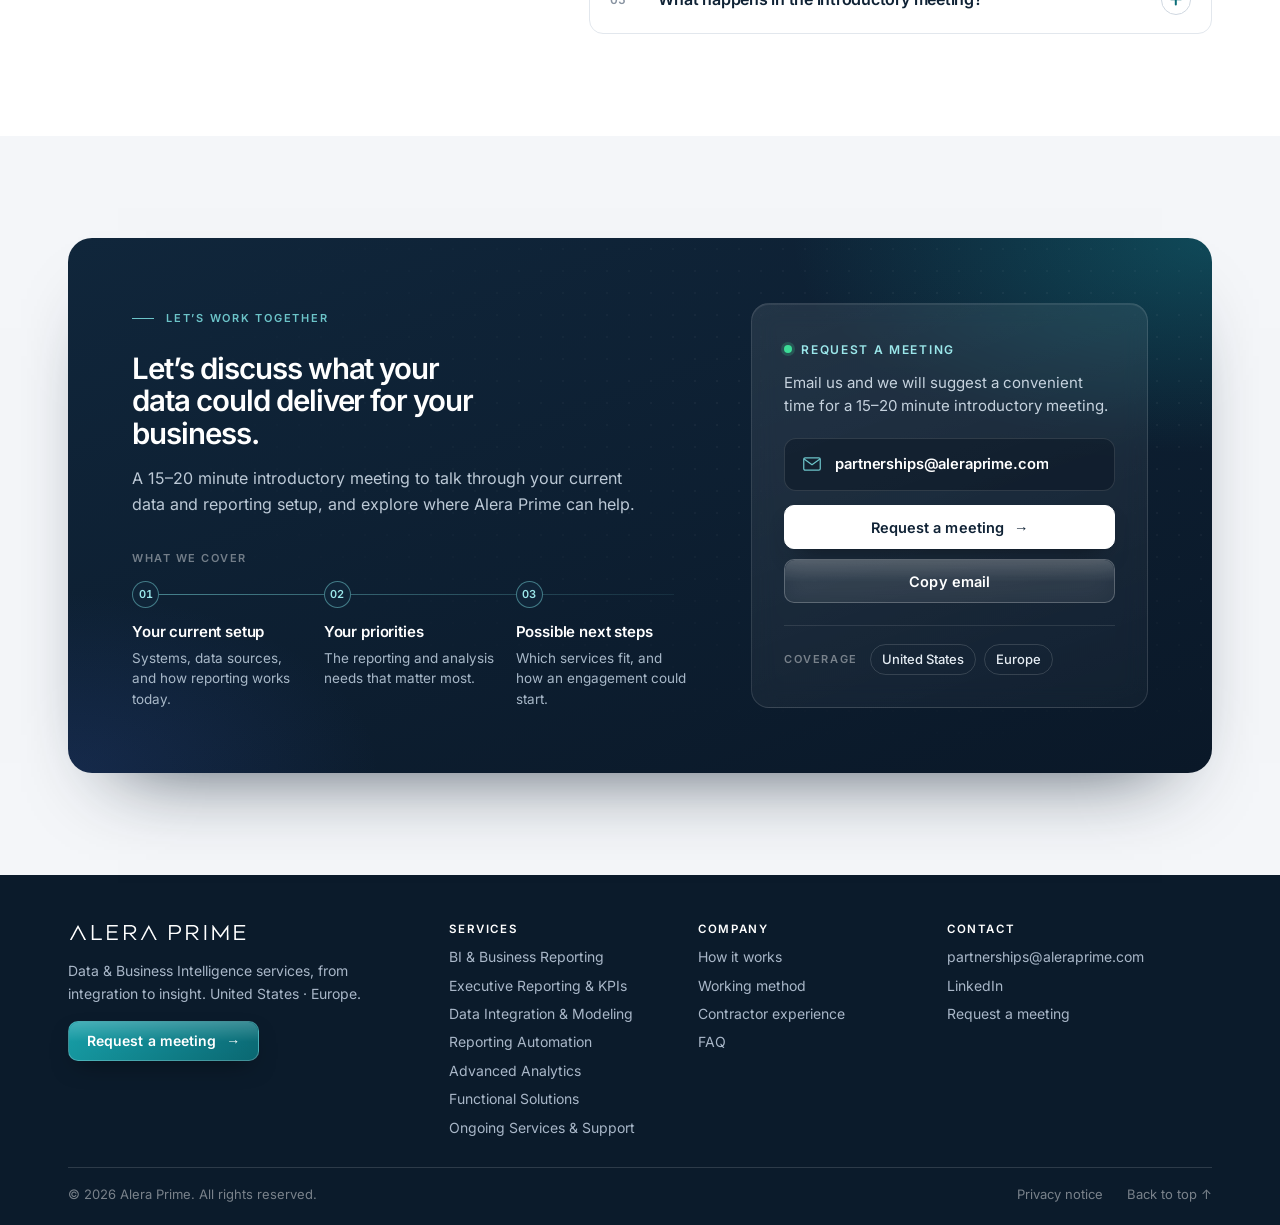
==== commit 6b78984e: "Add files via upload" ====
--- a/index.html
+++ b/index.html
@@ -20,8 +20,6 @@
 
 <link rel="icon" href="assets/img/favicon.svg" type="image/svg+xml">
 <link rel="apple-touch-icon" href="assets/img/apple-touch-icon.png">
-<link rel="preload" href="assets/fonts/newsreader-latin-opsz-normal.woff2" as="font" type="font/woff2" crossorigin>
-<link rel="preload" href="assets/fonts/hanken-grotesk-latin-wght-normal.woff2" as="font" type="font/woff2" crossorigin>
 <link rel="stylesheet" href="assets/css/styles.css">
 
 <script type="application/ld+json">
@@ -619,6 +617,732 @@
 html.fp main > section { box-sizing: border-box; height: calc(var(--vh, 100vh) - var(--hh, 62px)); min-height: 0; padding-block: 0; display: flex; flex-direction: column; justify-content: center; overflow: hidden; }
 html.fp main > section.hero { height: var(--vh, 100vh); padding-top: var(--hh, 62px); padding-bottom: 0; }
 html.fp main > section > .wrap { zoom: var(--fit, 1); flex: none; }
+
+/* ===== Privacy notice panel ===== */
+.privacy-panel { display: none; position: fixed; inset: 0; z-index: 300; overflow-y: auto; overscroll-behavior: contain; background: #fff; -webkit-overflow-scrolling: touch; }
+.privacy-panel.is-open, .privacy-panel:target { display: block; }
+.privacy-panel:focus { outline: none; }
+body.pn-lock { overflow: hidden; }
+.pn-top { position: relative; color: var(--on-dark); background: radial-gradient(1000px 500px at 85% 0%, rgba(108,196,201,.12), transparent 60%), linear-gradient(180deg, var(--ink) 0%, var(--navy) 100%); }
+.pn-top-in { display: flex; justify-content: space-between; align-items: flex-start; gap: 24px; padding-block: clamp(22px, 3vw, 36px); }
+.pn-top h2 { color: #fff; font-size: clamp(28px, 3vw, 40px); }
+.pn-lead { margin-top: 10px; max-width: 64ch; padding-right: 96px; font-size: 15px; color: var(--on-dark-soft); }
+.pn-meta { display: flex; flex-wrap: wrap; gap: 6px 22px; margin-top: 14px; font-size: 13px; color: rgba(255,255,255,.6); }
+.pn-meta strong { color: #fff; font-weight: 600; }
+.pn-meta a { color: var(--teal-lt); }
+.pn-close { position: fixed; top: 16px; right: max(16px, calc((100vw - var(--maxw)) / 2 + 16px)); z-index: 3; background: var(--navy); box-shadow: 0 8px 20px -8px rgba(0,0,0,.45); flex: none; display: inline-flex; align-items: center; gap: 8px; padding: 8px 14px 8px 10px; border: 1px solid rgba(255,255,255,.28); border-radius: 999px; color: #fff; font-size: 14px; font-weight: 600; transition: background .2s, border-color .2s; }
+.pn-close span { font-size: 22px; line-height: 1; font-weight: 400; }
+.pn-close em { font-style: normal; }
+.pn-close:hover { background: var(--navy-3); border-color: rgba(255,255,255,.6); }
+.pn-grid { display: grid; grid-template-columns: 240px minmax(0, 1fr); gap: 56px; align-items: start; padding-block: clamp(28px, 3.5vw, 48px) 8px; }
+.privacy-panel .toc { position: sticky; top: 24px; padding: 18px 18px 14px; border: 1px solid var(--line); border-radius: var(--radius); background: var(--mist); }
+.privacy-panel .toc p { margin-bottom: 10px; font-size: 11px; font-weight: 600; letter-spacing: .14em; text-transform: uppercase; color: var(--faint); }
+.privacy-panel .toc ol { display: grid; gap: 2px; counter-reset: t; }
+.privacy-panel .toc li { counter-increment: t; }
+.privacy-panel .toc a { display: flex; gap: 10px; padding: 5px 0; font-size: 14px; color: var(--muted); line-height: 1.35; transition: color .2s; }
+.privacy-panel .toc a::before { content: counter(t, decimal-leading-zero); flex: none; width: 20px; font-family: var(--serif); font-size: 13px; color: var(--teal); }
+.privacy-panel .toc a:hover, .privacy-panel .toc a.active { color: var(--navy); }
+.privacy-panel .doc { max-width: 760px; }
+.privacy-panel .doc section { padding: 24px 0; border-top: 1px solid var(--line); }
+.privacy-panel .doc section:first-child { padding-top: 0; border-top: 0; }
+.privacy-panel .doc h2 { display: flex; align-items: baseline; gap: 12px; font-size: clamp(20px, 1.8vw, 24px); line-height: 1.2; }
+.privacy-panel .doc h2 span { font-family: var(--serif); font-size: 15px; color: var(--teal); }
+.privacy-panel .doc h3 { margin-top: 16px; font-size: 15.5px; }
+.privacy-panel .doc p, .privacy-panel .doc li { color: var(--muted); }
+.privacy-panel .doc p { margin-top: 10px; }
+.privacy-panel .doc ul { margin-top: 10px; display: grid; gap: 8px; }
+.privacy-panel .doc li { position: relative; padding-left: 20px; }
+.privacy-panel .doc li::before { content: ""; position: absolute; left: 2px; top: .62em; width: 7px; height: 7px; border-radius: 50%; border: 1.5px solid var(--teal); }
+.privacy-panel .doc strong { color: var(--navy); font-weight: 600; }
+.privacy-panel .doc a:not(.btn) { color: var(--teal); text-decoration: underline; text-underline-offset: 3px; text-decoration-thickness: 1px; }
+.privacy-panel .note { margin-top: 14px; padding: 14px 16px; border-radius: var(--radius-sm); background: var(--teal-wash); border: 1px solid rgba(11,110,120,.18); color: var(--teal-dk); font-size: 14.5px; }
+.privacy-panel .contact-box { display: flex; flex-wrap: wrap; align-items: center; justify-content: space-between; gap: 14px 24px; margin-top: 16px; padding: 18px 20px; border: 1px solid var(--line); border-radius: var(--radius); background: var(--mist); }
+.privacy-panel .contact-box .k { display: block; font-size: 11px; font-weight: 600; letter-spacing: .14em; text-transform: uppercase; color: var(--faint); }
+.privacy-panel .contact-box .v { display: block; margin-top: 2px; font-size: 17px; font-weight: 600; color: var(--navy); text-decoration: none; overflow-wrap: anywhere; }
+.privacy-panel .contact-box .btn { color: #fff; }
+.pn-foot { padding-block: 20px clamp(36px, 5vw, 56px); }
+@media (max-width: 980px) {
+  .pn-grid { grid-template-columns: 1fr; gap: 24px; }
+  .privacy-panel .toc { position: static; }
+  .privacy-panel .toc ol { grid-template-columns: 1fr 1fr; column-gap: 20px; }
+}
+@media (max-width: 640px) {
+  .pn-top-in { gap: 12px; }
+  .pn-close { top: 12px; right: 12px; padding: 6px 12px 6px 8px; }
+  .pn-close em { display: none; }
+  .pn-lead { padding-right: 8px; }
+  .privacy-panel .toc ol { grid-template-columns: 1fr; }
+  .privacy-panel .contact-box .btn, .pn-foot .btn { width: 100%; }
+}
+
+/* ===== Minimal photo hero ===== */
+.hero.hero-photo { background: #0A1828; }
+.hero.hero-photo::before { content: ""; position: absolute; inset: 0; pointer-events: none;
+  background: linear-gradient(90deg, rgba(9,20,33,.9) 0%, rgba(9,20,33,.7) 32%, rgba(9,20,33,.15) 55%, rgba(9,20,33,0) 70%),
+              linear-gradient(0deg, rgba(9,20,33,.85) 0%, rgba(9,20,33,0) 34%); }
+.hero.hero-photo > .wrap { position: relative; z-index: 1; }
+.hero-photo .hero-grid { grid-template-columns: 1fr; }
+.hero-photo .hero-copy { max-width: 600px; }
+.hero-photo h1 { max-width: 13ch; font-size: clamp(36px, 4.4vw, 60px); }
+.hero-photo .hero-tagline { margin-top: 18px; max-width: 46ch; font-size: clamp(16px, 1.3vw, 18px); }
+.hero-photo .hero-actions { margin-top: 30px; }
+.hero-feats { display: grid; grid-template-columns: repeat(3, minmax(0, 1fr)); gap: 14px; max-width: 980px; margin-top: clamp(40px, 6vh, 72px); }
+.hero-feats li { display: flex; gap: 14px; align-items: flex-start; padding: 18px 20px; border: 1px solid rgba(255,255,255,.12); border-radius: 12px;
+  background: rgba(10,22,38,.55); -webkit-backdrop-filter: blur(10px); backdrop-filter: blur(10px); }
+.hero-feats .ic { flex: none; width: 38px; height: 38px; padding: 7px; border-radius: 9px; stroke: var(--teal-lt); background: rgba(108,196,201,.12); }
+.hero-feats strong { display: block; font-size: 16px; font-weight: 600; color: #fff; }
+.hero-feats span { display: block; margin-top: 4px; font-size: 14px; line-height: 1.5; color: var(--on-dark-soft); }
+@media (max-width: 980px) {
+  .hero.hero-photo { background-position: 68% center; }
+  .hero.hero-photo::before { background: linear-gradient(180deg, rgba(9,20,33,.94) 0%, rgba(9,20,33,.82) 45%, rgba(9,20,33,.9) 100%); }
+  .hero-feats { grid-template-columns: 1fr; max-width: 560px; gap: 10px; }
+}
+@media (max-width: 640px) {
+  .hero-photo h1 { font-size: clamp(32px, 9vw, 40px); }
+  .hero-feats { margin-top: 28px; }
+  .hero-feats li { padding: 14px 16px; }
+}
+
+/* ===== Typeface: Inter (sans-serif) in three weights: Thin 200, Regular 400, SemiBold 600 ===== */
+@font-face { font-family: "Inter"; src: url("[data-uri]") format("woff2"); font-weight: 100 900; font-style: normal; font-display: swap; }
+:root { --sans: "Inter", -apple-system, BlinkMacSystemFont, "Segoe UI", Roboto, sans-serif; }
+/* Regular: running text and quiet UI */
+.nav a:not(.btn), .deliv li, .flow-bar, .tile-d, .contact-card .chips li, .pills li, .tile-k, .hero-feats span { font-weight: 400; }
+.rc-axis { font-weight: 400; }
+/* SemiBold: titles, labels and emphasis */
+.step-out, .hero-feats strong, .brand-name, .logo-name, .panel-title, .dash-title { font-weight: 600; }
+.brand-name { letter-spacing: -.015em; }
+h3 { letter-spacing: -.012em; }
+/* Thin: large supporting text and figures */
+.hero-photo .hero-tagline { font-weight: 200; font-size: clamp(17px, 1.45vw, 20px); color: #DCE4EE; letter-spacing: .002em; }
+.tile-v { font-weight: 200; letter-spacing: -.02em; }
+strong, b, th { font-weight: 600; }
+table.sr-only { display: block; }
+.panel { position: relative; }
+
+/* ===== Glass buttons: subtle gradient, frosted, with hover ===== */
+.btn { position: relative; isolation: isolate; overflow: hidden; border-radius: 10px;
+  -webkit-backdrop-filter: blur(12px) saturate(140%); backdrop-filter: blur(12px) saturate(140%);
+  transition: transform .25s var(--ease), box-shadow .25s var(--ease), background .25s var(--ease), border-color .25s var(--ease), color .25s var(--ease); }
+.btn::before { content: ""; position: absolute; inset: 0; z-index: -1; border-radius: inherit; pointer-events: none;
+  background: linear-gradient(180deg, rgba(255,255,255,.22) 0%, rgba(255,255,255,0) 52%); opacity: .9; }
+.btn::after { content: ""; position: absolute; top: 0; bottom: 0; left: -60%; width: 45%; z-index: -1; pointer-events: none;
+  background: linear-gradient(105deg, transparent 0%, rgba(255,255,255,.28) 50%, transparent 100%); transform: skewX(-18deg); transition: left .6s var(--ease); }
+.btn:hover::after { left: 120%; }
+.btn:hover { transform: translateY(-2px); }
+.btn:active { transform: translateY(0); }
+
+/* Primary (teal) */
+.btn-accent, .btn-primary, .header-cta {
+  color: #fff; border: 1px solid rgba(255,255,255,.22);
+  background: linear-gradient(135deg, rgba(25,170,178,.92) 0%, rgba(11,110,120,.92) 100%);
+  box-shadow: inset 0 1px 0 rgba(255,255,255,.28), 0 8px 22px -10px rgba(11,110,120,.75); }
+.btn-accent:hover, .btn-primary:hover, .header-cta:hover {
+  background: linear-gradient(135deg, rgba(40,190,198,.95) 0%, rgba(12,124,135,.95) 100%);
+  border-color: rgba(255,255,255,.38);
+  box-shadow: inset 0 1px 0 rgba(255,255,255,.35), 0 14px 30px -12px rgba(20,160,168,.85), 0 0 0 4px rgba(108,196,201,.14); }
+
+/* Secondary on dark backgrounds */
+.btn-ghost-light { color: #fff; border: 1px solid rgba(255,255,255,.26);
+  background: linear-gradient(135deg, rgba(255,255,255,.16) 0%, rgba(255,255,255,.04) 100%);
+  box-shadow: inset 0 1px 0 rgba(255,255,255,.18), 0 8px 22px -14px rgba(0,0,0,.6); }
+.btn-ghost-light:hover { border-color: rgba(255,255,255,.5);
+  background: linear-gradient(135deg, rgba(255,255,255,.24) 0%, rgba(108,196,201,.12) 100%);
+  box-shadow: inset 0 1px 0 rgba(255,255,255,.25), 0 14px 28px -14px rgba(0,0,0,.7), 0 0 0 4px rgba(255,255,255,.06); }
+
+/* Secondary on light backgrounds */
+.btn-outline { color: var(--navy); border: 1px solid rgba(15,34,53,.14);
+  background: linear-gradient(135deg, rgba(255,255,255,.95) 0%, rgba(231,243,244,.7) 100%);
+  box-shadow: inset 0 1px 0 #fff, 0 6px 18px -12px rgba(11,27,43,.35); }
+.btn-outline::after { background: linear-gradient(105deg, transparent 0%, rgba(108,196,201,.25) 50%, transparent 100%); }
+.btn-outline:hover { border-color: rgba(11,110,120,.45); color: var(--teal-dk);
+  background: linear-gradient(135deg, #fff 0%, rgba(207,236,238,.85) 100%);
+  box-shadow: inset 0 1px 0 #fff, 0 12px 26px -14px rgba(11,110,120,.5), 0 0 0 4px rgba(11,110,120,.08); }
+
+.btn:focus-visible { outline: 2px solid var(--teal-lt); outline-offset: 3px; }
+
+/* CTA in the "Engage one service" card */
+.service-combine .combine-cta { align-self: flex-start; margin-top: 18px; }
+@media (max-width: 640px) { .service-combine .combine-cta { align-self: stretch; } }
+
+/* ===== Executive KPI report: hero numbers + creative hover ===== */
+.dash .tiles { gap: 12px; margin-top: 14px; }
+.dash .tile { position: relative; overflow: hidden; isolation: isolate; padding: 18px 20px 14px; border-radius: 14px;
+  border: 1px solid var(--line); background: linear-gradient(180deg, #fff 0%, #F6F8FA 100%);
+  transition: transform .35s var(--ease), box-shadow .35s var(--ease), border-color .35s var(--ease); cursor: default; }
+.dash .tile::before { content: ""; position: absolute; inset: 0; z-index: -1; opacity: 0; transition: opacity .35s var(--ease);
+  background: radial-gradient(220px circle at var(--mx, 50%) var(--my, 50%), rgba(20,160,168,.16), transparent 65%); }
+.dash .tile::after { content: ""; position: absolute; left: 0; right: 0; top: 0; height: 3px; transform: scaleX(0); transform-origin: left;
+  background: linear-gradient(90deg, #0B6E78, #14A0A8, #6CC4C9); transition: transform .5s var(--ease); }
+.dash .tile:hover { transform: translateY(-4px); border-color: rgba(11,110,120,.3);
+  box-shadow: 0 22px 40px -24px rgba(11,110,120,.55), 0 2px 6px -2px rgba(11,27,43,.08); }
+.dash .tile:hover::before { opacity: 1; }
+.dash .tile:hover::after { transform: scaleX(1); }
+.dash .tile-k { font-size: 13px; color: var(--muted); }
+.dash .tile-v { margin-top: 6px; font-size: clamp(34px, 3.4vw, 50px); font-weight: 200; line-height: 1; letter-spacing: -.035em; color: var(--navy);
+  font-variant-numeric: lining-nums; transition: color .35s var(--ease), transform .35s var(--ease); transform-origin: left bottom; }
+.dash .tile:hover .tile-v { color: var(--teal-dk); transform: scale(1.04); }
+.dash .tile-d { margin-top: 10px; font-size: 13px; }
+.spark { display: block; width: 100%; height: 34px; margin-top: 10px; overflow: visible; }
+.spark .sp-area { opacity: 0; transition: opacity .45s var(--ease); }
+.spark .sp-line { fill: none; stroke: #B6C3D1; stroke-width: 1.75; stroke-linecap: round; stroke-linejoin: round; vector-effect: non-scaling-stroke; transition: stroke .35s var(--ease); }
+.dash .tile:hover .sp-line { stroke: #14A0A8; }
+.dash .tile:hover .spark { animation: spReveal .9s var(--ease) both; }
+.dash .tile:hover .sp-area { opacity: 1; }
+@keyframes spReveal { from { clip-path: inset(0 100% 0 0); } to { clip-path: inset(0 0 0 0); } }
+.dash .kpi tbody tr { transition: background .25s var(--ease); }
+.dash .kpi tbody tr:hover { background: linear-gradient(90deg, rgba(20,160,168,.08), transparent 70%); }
+.dash .kpi tbody tr:hover th { color: var(--teal-dk); }
+@media (max-width: 980px) { .dash .tile-v { font-size: clamp(30px, 6vw, 42px); } }
+@media (max-width: 640px) {
+  .dash .tiles { gap: 8px; }
+  .dash .tile { padding: 14px 14px 10px; }
+  .dash .tile-v { font-size: clamp(26px, 8vw, 32px); }
+  .dash .tile-k, .dash .tile-d { font-size: 12px; }
+  .spark { height: 26px; margin-top: 8px; }
+}
+@media (prefers-reduced-motion: reduce) { .dash .tile:hover .spark { animation: none; } }
+
+/* ===== KPI numbers SemiBold + gradient insights ===== */
+.dash .tile-v { font-weight: 600; font-size: clamp(32px, 3.1vw, 46px); letter-spacing: -.035em;
+  background: linear-gradient(120deg, #0F2235 0%, #16314C 55%, #0B6E78 100%); -webkit-background-clip: text; background-clip: text; color: transparent; }
+.dash .tile:hover .tile-v { background-image: linear-gradient(120deg, #0B6E78 0%, #14A0A8 100%); color: transparent; }
+.dash .tile-d { display: inline-flex; width: fit-content; max-width: 100%; align-items: center; gap: 6px; margin-top: 12px; padding: 4px 11px 4px 9px; border-radius: 999px; font-size: 12.5px; font-weight: 600; line-height: 1.35; }
+.dash .tile-d.is-good { color: #0A6A3A; background: linear-gradient(90deg, rgba(12,163,12,.16) 0%, rgba(20,160,168,.12) 100%); box-shadow: inset 0 0 0 1px rgba(12,163,12,.14); }
+.dash .tile-d.is-warn { color: #8A5A00; background: linear-gradient(90deg, rgba(250,178,25,.26) 0%, rgba(236,131,90,.14) 100%); box-shadow: inset 0 0 0 1px rgba(201,138,0,.18); }
+.dash .tile-d .st { font-size: 9px; }
+.dash .tile-d.is-good .st { color: #0ca30c; }
+.dash .tile-d.is-warn .st { color: #C98A00; }
+
+.insights { position: relative; overflow: hidden; display: grid; grid-template-columns: auto 1fr; gap: 10px 22px; align-items: center; margin-top: 10px; padding: 14px 18px;
+  border-radius: 12px; color: #fff; background: linear-gradient(110deg, #0F2235 0%, #16314C 42%, #0E6470 78%, #14A0A8 120%);
+  box-shadow: 0 14px 30px -20px rgba(11,110,120,.7); }
+.insights::before { content: ""; position: absolute; inset: 0; pointer-events: none; background: radial-gradient(600px 120px at 85% 0%, rgba(108,196,201,.25), transparent 70%); }
+.ins-k { position: relative; display: inline-flex; align-items: center; gap: 8px; padding: 6px 12px; border-radius: 999px; font-size: 11.5px; font-weight: 600; letter-spacing: .14em; text-transform: uppercase; white-space: nowrap;
+  color: #fff; background: linear-gradient(135deg, rgba(255,255,255,.18), rgba(255,255,255,.05)); border: 1px solid rgba(255,255,255,.22); -webkit-backdrop-filter: blur(8px); backdrop-filter: blur(8px); }
+.ins-k svg { width: 15px; height: 15px; fill: #6CC4C9; }
+.insights ul { position: relative; display: grid; grid-template-columns: repeat(3, 1fr); gap: 8px 22px; }
+.insights li { position: relative; padding: 2px 0 2px 14px; font-size: 13.5px; line-height: 1.45; color: #D6E1EC; transition: color .25s var(--ease); }
+.insights li::before { content: ""; position: absolute; left: 0; top: 4px; bottom: 4px; width: 2px; border-radius: 2px; background: linear-gradient(180deg, #6CC4C9, rgba(108,196,201,.15)); }
+.insights li b { color: #fff; font-weight: 600; }
+.insights li:hover { color: #fff; }
+@media (max-width: 1120px) { .insights { grid-template-columns: 1fr; } .ins-k { justify-self: start; } }
+@media (max-width: 980px) { .insights ul { grid-template-columns: 1fr; } }
+@media (max-width: 640px) { .dash .tile-v { font-size: clamp(24px, 7.4vw, 30px); } .dash .tile-d { font-size: 11.5px; padding: 3px 9px 3px 7px; } .insights { padding: 14px; } }
+@media (min-width: 1000px) and (min-height: 480px) and (max-height: 800px) { .insights { padding: 10px 14px; margin-top: 8px; } .insights li { font-size: 12.5px; } }
+
+/* ===== Dashboard on shorter desktop screens: keep numbers large, tighten the rest ===== */
+@media (min-width: 1000px) and (min-height: 480px) and (max-height: 860px) {
+  .dash-top { padding-bottom: 8px; }
+  .dash-title { font-size: 14.5px; }
+  .dash .tiles { margin-top: 10px; gap: 10px; }
+  .dash .tile { display: grid; grid-template-columns: 1fr 32%; grid-template-areas: "k k" "v s" "d s"; column-gap: 12px; align-items: end; padding: 12px 16px 12px; }
+  .dash .tile-k { grid-area: k; }
+  .dash .tile-v { grid-area: v; margin-top: 6px; }
+  .dash .tile-d { grid-area: d; margin-top: 8px; font-size: 11.5px; padding: 3px 9px 3px 8px; white-space: nowrap; }
+  .dash .tile .spark { grid-area: s; height: 44px; margin: 0 0 4px; align-self: end; }
+  .insights { padding: 9px 14px; gap: 8px 18px; margin-top: 8px; }
+  .insights li { font-size: 12.5px; line-height: 1.4; }
+  .ins-k { padding: 4px 10px; font-size: 10.5px; }
+  .dash-body { margin-top: 8px; gap: 8px; }
+  .panel { padding: 10px 14px 6px; }
+  .panel-head { margin-bottom: 4px; }
+  .rev-chart { min-height: 150px; }
+  .kpi { font-size: 12.5px; }
+  .kpi th, .kpi td { padding: 5px 5px; }
+  .kpi thead th { padding-bottom: 4px; }
+  .kpi .fn { display: inline; margin-right: 6px; font-size: 10px; }
+  .pill { padding: 1px 8px; font-size: 11px; }
+  .dash-foot { margin-top: 6px; }
+}
+@media (min-width: 1000px) and (max-width: 1120px) and (min-height: 480px) and (max-height: 860px) { .insights { grid-template-columns: auto 1fr; } .insights ul { grid-template-columns: 1fr; } }
+
+/* ===== Headline typeface: Inter Display style (replaces the serif) ===== */
+:root { --serif: "Inter", -apple-system, BlinkMacSystemFont, "Segoe UI", Roboto, sans-serif; }
+h1, h2 { font-family: var(--sans); font-weight: 600; letter-spacing: -.035em; font-feature-settings: "ss01", "cv11"; }
+.hero h1, .hero-photo h1 { font-weight: 650; line-height: 1.02; letter-spacing: -.045em; }
+.hero h1 em { font-style: normal; font-weight: 650; background: linear-gradient(100deg, #6CC4C9 0%, #3FB6BE 55%, #9BE0E3 100%); -webkit-background-clip: text; background-clip: text; color: transparent; }
+.service-combine h3, .contact-card h3, .principle h3, .faq-item summary { font-weight: 600; letter-spacing: -.02em; }
+.service-num, .stage-n, .step-n, .privacy-panel .toc a::before, .privacy-panel .doc h2 span { font-weight: 600; font-variant-numeric: tabular-nums; letter-spacing: 0; }
+.faq-item summary { font-size: clamp(15.5px, 1.15vw, 17px); }
+
+/* ===== Layout consistency: one container, one rhythm ===== */
+:root { --maxw: 1240px; }
+.wrap { width: 100%; max-width: var(--maxw); margin-inline: auto; padding-inline: clamp(20px, 4vw, 48px); }
+main > section:not(.hero) { padding-block: clamp(72px, 8vw, 112px); }
+main .split-head { margin-bottom: clamp(32px, 4vw, 52px); }
+.hero.hero-photo { min-height: min(100svh, 940px); display: flex; flex-direction: column; justify-content: center; padding-top: calc(var(--header-h) + clamp(40px, 6vw, 72px)); padding-bottom: clamp(40px, 5vw, 64px); }
+@media (max-width: 640px) { main > section:not(.hero) { padding-block: 64px; } }
+
+/* ===== Services: bento grid with live visuals ===== */
+.svx { display: grid; grid-template-columns: repeat(4, minmax(0, 1fr)); gap: 14px; }
+.tile { position: relative; display: flex; flex-direction: column; min-height: 300px; padding: 22px 22px 20px; overflow: hidden; border-radius: 18px; border: 1px solid var(--line); background: #fff; isolation: isolate;
+  transition: transform .4s var(--ease), box-shadow .4s var(--ease), border-color .4s var(--ease); }
+.tile::before { content: ""; position: absolute; inset: 0; z-index: -1; opacity: 0; transition: opacity .4s var(--ease); background: radial-gradient(360px 200px at 100% 0%, rgba(20,160,168,.10), transparent 70%); }
+.tile:hover { transform: translateY(-4px); border-color: rgba(11,110,120,.28); box-shadow: 0 28px 50px -34px rgba(11,27,43,.45); }
+.tile:hover::before { opacity: 1; }
+.w2 { grid-column: span 2; }
+.t-head { display: flex; justify-content: space-between; align-items: center; }
+.t-n { font-size: 12px; font-weight: 600; font-variant-numeric: tabular-nums; letter-spacing: .06em; color: var(--teal); padding: 3px 9px; border-radius: 999px; background: var(--teal-wash); }
+.t-get-k { font-size: 11px; color: var(--faint); opacity: 0; transform: translateX(6px); transition: all .35s var(--ease); }
+.tile h3 { margin-top: 14px; max-width: 26ch; font-size: 17.5px; font-weight: 600; letter-spacing: -.02em; line-height: 1.28; color: var(--navy); }
+.t-p { margin-top: 6px; max-width: 46ch; font-size: 14px; line-height: 1.5; color: var(--muted); }
+.t-foot { position: relative; margin-top: auto; padding-top: 18px; min-height: 128px; }
+.t-vis { height: 112px; display: flex; align-items: flex-end; transition: opacity .35s var(--ease), transform .35s var(--ease); }
+.t-vis > svg { width: 100%; height: 100%; overflow: visible; }
+.t-get { position: absolute; left: 0; right: 0; bottom: 0; display: grid; gap: 7px; opacity: 0; transform: translateY(10px); transition: opacity .35s var(--ease), transform .35s var(--ease); }
+.t-get li { position: relative; padding-left: 22px; font-size: 14px; font-weight: 500; color: var(--navy); }
+.t-get li::before { content: ""; position: absolute; left: 2px; top: .3em; width: 11px; height: 6px; border-left: 2px solid var(--teal); border-bottom: 2px solid var(--teal); transform: rotate(-45deg); }
+@media (hover: hover) {
+  .tile:not(.cta):hover .t-vis { opacity: 0; transform: translateY(-8px); }
+  .tile:hover .t-get { opacity: 1; transform: none; }
+  .tile:hover .t-get-k { opacity: 1; transform: none; }
+  .t-get-k { display: inline; }
+}
+@media (hover: none) {
+  .t-get-k { display: none; }
+  .t-foot { min-height: 0; }
+  .t-get { position: static; opacity: 1; transform: none; margin-top: 16px; padding-top: 14px; border-top: 1px solid var(--line); }
+}
+
+/* dark featured tile */
+.tile.dark { border-color: transparent; color: var(--on-dark-soft); background: radial-gradient(520px 260px at 100% 0%, rgba(20,160,168,.25), transparent 60%), linear-gradient(160deg, #10263B 0%, #0A1828 100%); }
+.tile.dark h3 { color: #fff; font-size: clamp(19px, 1.7vw, 23px); }
+.tile.dark .t-p { color: #BFCBD8; }
+.tile.dark .t-n { background: rgba(108,196,201,.15); color: #9BE7EA; }
+.tile.dark .t-get-k { color: rgba(255,255,255,.45); }
+.tile.dark .t-get li { color: #fff; }
+.tile.dark .t-get li::before { border-color: #6CC4C9; }
+.tile.dark:hover { box-shadow: 0 30px 60px -30px rgba(11,27,43,.85); }
+
+/* --- visual: integration --- */
+.v-int .src rect { fill: rgba(255,255,255,.05); stroke: rgba(255,255,255,.18); }
+.v-int .src text { fill: rgba(255,255,255,.8); font: 600 11px var(--sans); text-anchor: middle; letter-spacing: .03em; }
+.v-int .trk { fill: none; stroke: rgba(255,255,255,.12); stroke-width: 1.5; }
+.v-int .flow { fill: none; stroke: #6CC4C9; stroke-width: 2; stroke-linecap: round; stroke-dasharray: 3 14; animation: dashFlow 1.4s linear infinite; }
+.v-int .f2 { animation-delay: -.35s; } .v-int .f3 { animation-delay: -.7s; } .v-int .f4 { animation-delay: -1.05s; }
+.v-int .out { stroke: #3DDC97; stroke-width: 2.4; }
+.v-int .core circle { fill: rgba(20,160,168,.2); stroke: #6CC4C9; stroke-width: 1.5; }
+.v-int .core ellipse, .v-int .core path { fill: none; stroke: #fff; stroke-width: 2; }
+.v-int .core { animation: corePulse 2.6s ease-in-out infinite; transform-box: fill-box; transform-origin: center; }
+.v-int .lbl { fill: #fff; font: 600 13px var(--sans); }
+@keyframes dashFlow { to { stroke-dashoffset: -34; } }
+@keyframes corePulse { 50% { filter: drop-shadow(0 0 10px rgba(108,196,201,.65)); } }
+
+/* --- visual: BI --- */
+.v-bi .bars rect { fill: #CFE7E9; transform-box: fill-box; transform-origin: bottom; animation: barGrow 3.2s var(--ease) infinite; }
+.v-bi .bars rect:nth-child(2) { animation-delay: .12s; } .v-bi .bars rect:nth-child(3) { animation-delay: .24s; } .v-bi .bars rect:nth-child(4) { animation-delay: .36s; } .v-bi .bars rect:nth-child(5) { animation-delay: .48s; }
+.v-bi .bars .hi { fill: #14A0A8; }
+.v-bi .base { stroke: var(--line-2); }
+.v-bi .tbl rect { fill: #EDF1F4; }
+.v-bi .tbl rect:first-child { fill: #DCE4EA; }
+@keyframes barGrow { 0% { transform: scaleY(.15); } 30%, 80% { transform: scaleY(1); } 100% { transform: scaleY(.15); } }
+
+/* --- visual: KPI --- */
+.v-kpi { width: 100%; display: grid; gap: 6px; }
+.v-kpi .r { display: grid; grid-template-columns: 1fr auto 10px; align-items: center; gap: 10px; padding: 6px 10px; border-radius: 8px; background: var(--mist); font-size: 12.5px; }
+.v-kpi .r span { color: var(--muted); } .v-kpi .r b { font-weight: 600; color: var(--navy); font-variant-numeric: tabular-nums; }
+.v-kpi i { width: 8px; height: 8px; border-radius: 50%; }
+.v-kpi .ok { background: #0ca30c; box-shadow: 0 0 0 3px rgba(12,163,12,.15); }
+.v-kpi .warn { background: #E0A100; box-shadow: 0 0 0 3px rgba(224,161,0,.2); animation: blinkW 1.6s ease-in-out infinite; }
+.v-kpi .tgt { position: relative; height: 6px; margin-top: 4px; border-radius: 6px; background: var(--line); }
+.v-kpi .tgt .fill { position: absolute; inset: 0 auto 0 0; width: 82%; border-radius: inherit; background: linear-gradient(90deg, #0B6E78, #14A0A8); transform-origin: left; animation: fillGrow 3.4s var(--ease) infinite; }
+.v-kpi .tgt em { position: absolute; left: 88%; top: -4px; width: 2px; height: 14px; border-radius: 2px; background: var(--navy); }
+@keyframes blinkW { 50% { opacity: .35; } }
+@keyframes fillGrow { 0% { transform: scaleX(.1); } 40%, 85% { transform: scaleX(1); } 100% { transform: scaleX(.1); } }
+
+/* --- visual: automation --- */
+.v-auto { width: 100%; display: flex; align-items: center; gap: 16px; }
+.v-auto .ring { flex: none; width: 86px; height: 86px; }
+.v-auto .ring .bg { fill: none; stroke: var(--line); stroke-width: 6; }
+.v-auto .ring .arc { fill: none; stroke: #14A0A8; stroke-width: 6; stroke-linecap: round; stroke-dasharray: 201; stroke-dashoffset: 201; transform: rotate(-90deg); transform-origin: 40px 40px; animation: arcRun 4.5s linear infinite; }
+.v-auto .ring text { fill: var(--navy); font: 600 15px var(--sans); text-anchor: middle; font-variant-numeric: tabular-nums; }
+.v-auto .ring text.s { fill: var(--faint); font: 500 9.5px var(--sans); letter-spacing: .1em; text-transform: uppercase; }
+.v-auto ul { display: grid; gap: 8px; }
+.v-auto li { position: relative; padding-left: 22px; font-size: 13px; color: var(--muted); opacity: .35; animation: stepOn 4.5s infinite; }
+.v-auto li::before { content: ""; position: absolute; left: 0; top: 2px; width: 14px; height: 14px; border-radius: 50%; background: #0ca30c; }
+.v-auto li::after { content: ""; position: absolute; left: 4px; top: 6px; width: 6px; height: 3px; border-left: 1.6px solid #fff; border-bottom: 1.6px solid #fff; transform: rotate(-45deg); }
+.v-auto li:nth-child(2) { animation-delay: .5s; } .v-auto li:nth-child(3) { animation-delay: 1s; }
+@keyframes arcRun { 0% { stroke-dashoffset: 201; } 60%, 100% { stroke-dashoffset: 0; } }
+@keyframes stepOn { 0%, 55% { opacity: .3; color: var(--muted); } 62%, 96% { opacity: 1; color: var(--navy); } 100% { opacity: .3; } }
+
+/* --- visual: analytics --- */
+.v-ana .g { stroke: var(--line); stroke-dasharray: 2 4; }
+.v-ana .band { fill: rgba(20,160,168,.12); }
+.v-ana .act { fill: none; stroke: var(--navy); stroke-width: 2.4; stroke-linecap: round; stroke-dasharray: 400; animation: drawIn 4.8s var(--ease) infinite; }
+.v-ana .fc { fill: none; stroke: #14A0A8; stroke-width: 2.4; stroke-dasharray: 6 6; stroke-linecap: round; }
+.v-ana .div { stroke: var(--line-2); }
+.v-ana .t { fill: var(--faint); font: 600 10.5px var(--sans); letter-spacing: .1em; text-transform: uppercase; } .v-ana .t.c { fill: #14A0A8; }
+.v-ana .dot { fill: #14A0A8; transform-box: fill-box; transform-origin: center; animation: dotPulse 1.8s ease-out infinite; }
+.v-ana .scan { stroke: rgba(20,160,168,.55); stroke-width: 1.5; animation: scan 4.8s var(--ease) infinite; }
+@keyframes drawIn { 0% { stroke-dashoffset: 400; } 50%, 100% { stroke-dashoffset: 0; } }
+@keyframes scan { 0% { transform: translateX(0); opacity: 0; } 8% { opacity: 1; } 50% { transform: translateX(330px); opacity: 1; } 60%, 100% { transform: translateX(330px); opacity: 0; } }
+@keyframes dotPulse { 0% { filter: drop-shadow(0 0 0 rgba(20,160,168,.7)); } 70% { filter: drop-shadow(0 0 8px rgba(20,160,168,0)); } }
+
+/* --- visual: functions --- */
+.v-fn { width: 100%; display: grid; grid-template-columns: 1fr 1fr; gap: 8px; }
+.v-fn span { padding: 12px; border-radius: 10px; border: 1px solid var(--line); background: var(--mist); font-size: 13px; font-weight: 600; color: var(--navy-2); animation: fnOn 8s infinite; }
+.v-fn span:nth-child(2) { animation-delay: 2s; } .v-fn span:nth-child(3) { animation-delay: 4s; } .v-fn span:nth-child(4) { animation-delay: 6s; }
+@keyframes fnOn { 0%, 22% { background: var(--navy); color: #fff; border-color: var(--navy); } 28%, 100% { background: var(--mist); color: var(--navy-2); border-color: var(--line); } }
+
+/* --- visual: support --- */
+.v-sup { width: 100%; }
+.sup-top { display: flex; justify-content: space-between; align-items: center; font-size: 12.5px; font-weight: 600; color: var(--navy); }
+.sup-top span { display: inline-flex; align-items: center; gap: 8px; }
+.sup-top i { width: 8px; height: 8px; border-radius: 50%; background: #0ca30c; box-shadow: 0 0 0 3px rgba(12,163,12,.15); }
+.sup-top .m { font-weight: 500; color: var(--faint); }
+.sup-bars { display: grid; grid-template-columns: repeat(40, 1fr); gap: 3px; height: 54px; margin-top: 12px; }
+.sup-bars i { border-radius: 3px; background: #2FBF71; opacity: .85; transform-origin: bottom; animation: supIn .6s var(--ease) both; animation-delay: var(--d); }
+.sup-bars i.lo { background: #9ED9B8; }
+.sup-bars i:last-child { background: #14A0A8; animation: supIn .6s var(--ease) both var(--d), lastBeat 1.6s ease-in-out 2s infinite; }
+@keyframes supIn { from { transform: scaleY(.1); opacity: 0; } }
+@keyframes lastBeat { 50% { opacity: .4; } }
+
+/* animations only while the grid is on screen */
+.svx:not(.in) .tile *, .svx:not(.in) .tile *::before, .svx:not(.in) .tile *::after { animation-play-state: paused !important; }
+@media (prefers-reduced-motion: reduce) { .svx .tile *, .svx .tile *::before, .svx .tile *::after { animation: none !important; } .v-auto li { opacity: 1; } }
+
+.tile.feat .t-vis { height: 150px; }
+@media (max-width: 640px) { .tile.feat .t-vis { height: 110px; } }
+/* CTA tile */
+.tile.cta { justify-content: space-between; border-color: transparent; color: var(--on-dark-soft); background: radial-gradient(500px 240px at 0% 100%, rgba(20,160,168,.3), transparent 60%), linear-gradient(135deg, #0B6E78 0%, #0F2235 70%); }
+.tile.cta h3 { margin-top: 0; max-width: 24ch; font-size: clamp(20px, 1.9vw, 26px); color: #fff; }
+.tile.cta .chain { margin-top: 14px; display: flex; flex-wrap: wrap; gap: 6px 10px; font-size: 11.5px; font-weight: 600; letter-spacing: .14em; text-transform: uppercase; color: #9BE7EA; }
+.tile.cta .chain i { font-style: normal; color: rgba(255,255,255,.4); letter-spacing: 0; }
+.tile.cta .cta-row { display: flex; flex-wrap: wrap; align-items: center; justify-content: space-between; gap: 14px; margin-top: 20px; }
+.tile.cta .cta-row p { max-width: 34ch; font-size: 14px; color: rgba(255,255,255,.72); }
+.tile.cta .btn { background: #fff; color: var(--navy); border-color: #fff; box-shadow: 0 10px 24px -12px rgba(0,0,0,.5); }
+
+@media (max-width: 1100px) { .svx { grid-template-columns: repeat(2, minmax(0, 1fr)); } }
+@media (max-width: 640px) {
+  .svx { grid-template-columns: 1fr; gap: 12px; }
+  .w2 { grid-column: span 1; }
+  .tile { min-height: 0; padding: 20px 18px; }
+  .v-int text.lbl { display: none; }
+  .tile.cta .btn { width: 100%; }
+}
+
+/* ===== How it works: live timeline + continuous lanes ===== */
+@property --lit { syntax: "<number>"; inherits: true; initial-value: 0; }
+.hw { --gap: clamp(16px, 2vw, 28px); --node: 46px; }
+.hw-steps { position: relative; display: grid; grid-template-columns: repeat(5, minmax(0, 1fr)); gap: var(--gap); }
+.hw-track { position: absolute; top: calc(var(--node) / 2 - 1px); left: calc(var(--node) / 2); right: calc((100% - 4 * var(--gap)) / 5 - var(--node) / 2); height: 2px; border-radius: 2px; background: rgba(255,255,255,.1); pointer-events: none; }
+.hw-fill { position: absolute; inset: 0; border-radius: inherit; background: linear-gradient(90deg, #14A0A8, #6CC4C9 70%, #3DDC97); transform-origin: left; transform: scaleX(0); box-shadow: 0 0 12px rgba(108,196,201,.5); }
+.hw-comet { position: absolute; top: 50%; left: 0; width: 14px; height: 14px; margin: -7px 0 0 -7px; border-radius: 50%; background: #fff; box-shadow: 0 0 0 4px rgba(108,196,201,.25), 0 0 22px 6px rgba(108,196,201,.7); opacity: 0; }
+.hw.in .hw-fill { animation: hwFill 7s linear infinite; }
+.hw.in .hw-comet { animation: hwComet 7s linear infinite; }
+@keyframes hwFill { 0%, 4% { transform: scaleX(0); opacity: 1; } 80% { transform: scaleX(1); opacity: 1; } 90% { transform: scaleX(1); opacity: 1; } 98%, 100% { transform: scaleX(1); opacity: 0; } }
+@keyframes hwComet { 0%, 3% { left: 0; opacity: 0; } 5% { opacity: 1; } 80% { left: 100%; opacity: 1; } 86%, 100% { left: 100%; opacity: 0; } }
+
+.hw-step { --lit: 0; position: relative; display: flex; flex-direction: column; padding-bottom: 6px; }
+.hw-node { position: relative; z-index: 1; display: grid; place-items: center; width: var(--node); height: var(--node); border-radius: 50%;
+  background: color-mix(in srgb, #0E2236, #14A0A8 calc(var(--lit) * 30%)); border: 1.5px solid color-mix(in srgb, rgba(255,255,255,.18), #6CC4C9 calc(var(--lit) * 100%));
+  box-shadow: 0 0 0 calc(var(--lit) * 6px) rgba(108,196,201,.12), 0 0 calc(var(--lit) * 24px) rgba(108,196,201,.55); transition: transform .3s var(--ease); }
+.hw-node svg { width: 22px; height: 22px; fill: none; stroke: color-mix(in srgb, rgba(255,255,255,.55), #fff calc(var(--lit) * 100%)); stroke-width: 1.8; stroke-linecap: round; stroke-linejoin: round; }
+.hw-step.s5 .hw-node { background: color-mix(in srgb, #0E2236, #3DDC97 calc(var(--lit) * 25%)); border-color: color-mix(in srgb, rgba(255,255,255,.18), #3DDC97 calc(var(--lit) * 100%)); box-shadow: 0 0 0 calc(var(--lit) * 6px) rgba(61,220,151,.12), 0 0 calc(var(--lit) * 24px) rgba(61,220,151,.5); }
+.hw-n { margin-top: 18px; font-size: 11px; font-weight: 600; letter-spacing: .14em; text-transform: uppercase; color: color-mix(in srgb, rgba(255,255,255,.4), #6CC4C9 calc(var(--lit) * 100%)); }
+.hw-step h3 { margin-top: 6px; font-size: clamp(17px, 1.45vw, 20px); font-weight: 600; letter-spacing: -.02em; line-height: 1.25; color: #fff; }
+.hw-p { margin-top: 8px; font-size: 14px; line-height: 1.55; color: #AFC0D0; }
+.hw-res { margin-top: auto; padding-top: 18px; }
+.hw-res-k { display: block; margin-bottom: 6px; font-size: 10.5px; font-weight: 600; letter-spacing: .14em; text-transform: uppercase; color: rgba(255,255,255,.38); }
+.hw-res-v { display: inline-flex; align-items: flex-start; gap: 8px; padding: 7px 12px 7px 9px; border-radius: 10px; font-size: 13.5px; font-weight: 600; line-height: 1.35; color: #fff;
+  background: rgba(108,196,201,calc(.06 + var(--lit) * .1)); border: 1px solid rgba(108,196,201,calc(.18 + var(--lit) * .35)); }
+.hw-res-v i { flex: none; position: relative; width: 16px; height: 16px; margin-top: 1px; border-radius: 50%; background: #6CC4C9; }
+.hw-res-v i::after { content: ""; position: absolute; left: 4.5px; top: 4.5px; width: 6px; height: 3.5px; border-left: 1.8px solid #0B1B2B; border-bottom: 1.8px solid #0B1B2B; transform: rotate(-45deg); }
+.hw-step.s5 .hw-res-v i { background: #3DDC97; }
+.hw-step:hover .hw-node { transform: scale(1.08); }
+
+.hw-lanes { display: grid; grid-template-columns: repeat(5, minmax(0, 1fr)); gap: 10px var(--gap); margin-top: clamp(32px, 4vw, 48px); padding-top: 22px; border-top: 1px solid rgba(255,255,255,.08); }
+.hw-lanes-k { grid-column: 1 / -1; font-size: 10.5px; font-weight: 600; letter-spacing: .14em; text-transform: uppercase; color: rgba(255,255,255,.38); }
+.hw-lane { position: relative; overflow: hidden; display: flex; align-items: center; gap: 12px; min-height: 48px; padding: 0 18px; border-radius: 12px; }
+.hw-lane svg { flex: none; width: 20px; height: 20px; fill: none; stroke-width: 1.8; stroke-linecap: round; stroke-linejoin: round; }
+.hw-lane-t { font-size: 14.5px; font-weight: 600; color: #fff; }
+.hw-lane-s { margin-left: auto; font-size: 12px; font-weight: 500; white-space: nowrap; color: rgba(255,255,255,.5); }
+.hw-lane::before { content: ""; position: absolute; inset: 0; z-index: -1; opacity: .9; }
+.l-auto { grid-column: 2 / 6; isolation: isolate; border: 1px solid rgba(108,196,201,.35); background: rgba(20,160,168,.1); }
+.l-auto svg { stroke: #6CC4C9; }
+.l-auto::before { background: repeating-linear-gradient(115deg, transparent 0 22px, rgba(108,196,201,.08) 22px 44px); background-size: 200% 100%; }
+.hw.in .l-auto::before { animation: laneMove 3s linear infinite; }
+.hw.in .l-auto svg { animation: laneSpin 6s linear infinite; }
+.l-sup { grid-column: 1 / 6; isolation: isolate; border: 1px solid rgba(255,255,255,.14); background: rgba(255,255,255,.04); }
+.l-sup svg { stroke: rgba(255,255,255,.7); }
+@keyframes laneMove { to { background-position: -94px 0; } }
+@keyframes laneSpin { to { transform: rotate(360deg); } }
+
+@media (max-width: 980px) {
+  .hw { --node: 42px; }
+  .hw-steps { grid-template-columns: 1fr; gap: 0; }
+  .hw-track { top: calc(var(--node) / 2); bottom: calc(var(--node) / 2 + 40px); left: calc(var(--node) / 2 - 1px); right: auto; width: 2px; height: auto; }
+  .hw-fill { background: linear-gradient(180deg, #14A0A8, #6CC4C9 70%, #3DDC97); transform-origin: top; }
+  @keyframes hwFill { 0%, 4% { transform: scaleY(0); opacity: 1; } 80%, 90% { transform: scaleY(1); opacity: 1; } 98%, 100% { transform: scaleY(1); opacity: 0; } }
+  @keyframes hwComet { 0%, 3% { top: 0; opacity: 0; } 5% { opacity: 1; } 80% { top: 100%; opacity: 1; } 86%, 100% { top: 100%; opacity: 0; } }
+  .hw-comet { left: 50%; top: 0; }
+  .hw-step { display: grid; grid-template-columns: var(--node) minmax(0, 1fr); column-gap: 18px; padding-bottom: 30px; }
+  .hw-step > :not(.hw-node) { grid-column: 2; }
+  .hw-node { grid-row: 1 / span 4; }
+  .hw-n { margin-top: 2px; }
+  .hw-res { padding-top: 12px; }
+  .hw-lanes { grid-template-columns: 1fr; }
+  .l-auto, .l-sup { grid-column: 1; }
+  .hw-lane { flex-wrap: wrap; padding: 12px 16px; gap: 4px 12px; }
+  .hw-lane-s { margin-left: 32px; flex-basis: 100%; }
+}
+@media (prefers-reduced-motion: reduce) {
+  .hw .hw-step { animation: none !important; --lit: 1; }
+  .hw .hw-fill { animation: none !important; transform: none; }
+  .hw .hw-comet, .hw .l-auto::before, .hw .l-auto svg { animation: none !important; }
+}
+@keyframes hwLit1 { 0%, 3% { --lit: 0; } 4%, 90% { --lit: 1; } 98%, 100% { --lit: 0; } }
+.hw.in .hw-step.s1 { animation: hwLit1 7s linear infinite; }
+@keyframes hwLit2 { 0%, 22% { --lit: 0; } 23%, 90% { --lit: 1; } 98%, 100% { --lit: 0; } }
+.hw.in .hw-step.s2 { animation: hwLit2 7s linear infinite; }
+@keyframes hwLit3 { 0%, 41% { --lit: 0; } 42%, 90% { --lit: 1; } 98%, 100% { --lit: 0; } }
+.hw.in .hw-step.s3 { animation: hwLit3 7s linear infinite; }
+@keyframes hwLit4 { 0%, 60% { --lit: 0; } 61%, 90% { --lit: 1; } 98%, 100% { --lit: 0; } }
+.hw.in .hw-step.s4 { animation: hwLit4 7s linear infinite; }
+@keyframes hwLit5 { 0%, 79% { --lit: 0; } 80%, 90% { --lit: 1; } 98%, 100% { --lit: 0; } }
+.hw.in .hw-step.s5 { animation: hwLit5 7s linear infinite; }
+
+@media (min-width: 981px) {
+  .hw-res-v { display: flex; align-items: center; width: 100%; min-height: 52px; }
+}
+
+/* ===== Wordmark logo ===== */
+.brand { color: #fff; line-height: 0; }
+.brand-word { display: block; height: 17px; width: auto; aspect-ratio: 1415 / 150; transition: opacity .2s; }
+.brand:hover .brand-word { opacity: .85; }
+.footer .brand-word { height: 19px; }
+@media (max-width: 640px) { .brand-word { height: 15px; } }
+
+/* ===== Working method: editorial steps with scroll progress ===== */
+.mth { display: grid; grid-template-columns: minmax(0, 5fr) minmax(0, 7fr); gap: 40px clamp(40px, 6vw, 104px); align-items: start; }
+.mth-side { position: sticky; top: calc(var(--header-h, 62px) + 40px); }
+.mth-side h2 { max-width: 16ch; }
+.mth-side .intro { margin-top: 16px; max-width: 42ch; }
+.mth-built { margin-top: 36px; padding-top: 22px; border-top: 1px solid var(--line); }
+.mth-built-k { font-size: 11px; font-weight: 600; letter-spacing: .14em; text-transform: uppercase; color: var(--faint); }
+.mth-built ul { display: grid; gap: 14px; margin-top: 16px; }
+.mth-built li { display: grid; grid-template-columns: 20px minmax(0, 1fr); gap: 12px; align-items: start; }
+.mth-built li i { position: relative; width: 20px; height: 20px; margin-top: 1px; border-radius: 50%; background: var(--teal-wash); }
+.mth-built li i::after { content: ""; position: absolute; left: 6px; top: 6px; width: 7px; height: 4px; border-left: 1.8px solid var(--teal); border-bottom: 1.8px solid var(--teal); transform: rotate(-45deg); }
+.mth-built strong { display: block; font-size: 15px; font-weight: 600; color: var(--navy); }
+.mth-built span { display: block; margin-top: 1px; font-size: 14px; line-height: 1.5; color: var(--muted); }
+
+.mth-steps { border-bottom: 1px solid var(--line); }
+.mth-step { position: relative; display: grid; grid-template-columns: clamp(64px, 7vw, 92px) minmax(0, 1fr); gap: 0 clamp(14px, 2vw, 28px); padding: clamp(24px, 3vw, 36px) 0; border-top: 1px solid var(--line); }
+.mth-step::before { content: ""; position: absolute; left: 0; right: 0; top: -1px; height: 2px; background: linear-gradient(90deg, #0B6E78, #14A0A8 60%, #6CC4C9); transform: scaleX(0); transform-origin: left; transition: transform .9s var(--ease); }
+.mth-n { font-size: clamp(40px, 4.4vw, 60px); font-weight: 600; line-height: .9; letter-spacing: -.05em; font-variant-numeric: tabular-nums; color: transparent; -webkit-text-stroke: 1.3px var(--line-2); transition: color .6s var(--ease), -webkit-text-stroke-color .6s var(--ease); }
+.mth-body h3 { font-size: clamp(19px, 1.7vw, 23px); font-weight: 600; letter-spacing: -.02em; line-height: 1.25; color: var(--navy); }
+.mth-body p { margin-top: 8px; max-width: 52ch; font-size: 15px; line-height: 1.6; color: var(--muted); }
+.mth-body .mth-out { display: inline-flex; align-items: center; gap: 10px; margin-top: 16px; padding: 6px 12px 6px 6px; border-radius: 999px; border: 1px solid var(--line); background: #fff; font-size: 13.5px; font-weight: 600; color: var(--navy); transition: border-color .6s var(--ease), background .6s var(--ease); }
+.mth-out span { padding: 3px 9px; border-radius: 999px; background: var(--mist); font-size: 10.5px; font-weight: 600; letter-spacing: .12em; text-transform: uppercase; color: var(--faint); transition: all .6s var(--ease); }
+.mth-step.is-on::before { transform: scaleX(1); }
+.mth-step.is-on .mth-n { color: var(--teal); -webkit-text-stroke-color: transparent; }
+.mth-step.is-on .mth-out { border-color: rgba(11,110,120,.3); background: var(--teal-wash); }
+.mth-step.is-on .mth-out span { background: var(--teal); color: #fff; }
+
+@media (max-width: 900px) {
+  .mth { grid-template-columns: 1fr; }
+  .mth-side { position: static; }
+  .mth-side h2 { max-width: 20ch; }
+  .mth-built ul { grid-template-columns: 1fr 1fr; gap: 16px 20px; }
+}
+@media (max-width: 560px) {
+  .mth-built ul { grid-template-columns: 1fr; }
+  .mth-step { grid-template-columns: 52px minmax(0, 1fr); }
+  .mth-n { font-size: 38px; }
+}
+@media (prefers-reduced-motion: reduce) { .mth-step::before, .mth-n, .mth-out, .mth-out span { transition: none; } }
+
+/* ===== Client logos: infinite marquee ===== */
+.logo-marquee { position: relative; overflow: hidden; padding: 6px 0 10px;
+  -webkit-mask-image: linear-gradient(90deg, transparent 0, #000 9%, #000 91%, transparent 100%); mask-image: linear-gradient(90deg, transparent 0, #000 9%, #000 91%, transparent 100%); }
+.logo-marquee .logo-wall { display: flex; flex-wrap: nowrap; justify-content: flex-start; gap: 14px; width: max-content; animation: logoScroll var(--logo-dur, 42s) linear infinite; }
+.logo-marquee:hover .logo-wall { animation-play-state: paused; }
+.logo-marquee .logo-item { flex: 0 0 224px; }
+@keyframes logoScroll { from { transform: translateX(0); } to { transform: translateX(calc(-50% - 7px)); } }
+@media (max-width: 640px) { .logo-marquee .logo-item { flex-basis: 168px; } .logo-marquee .logo-wall { gap: 10px; } @keyframes logoScroll { to { transform: translateX(calc(-50% - 5px)); } } }
+@media (prefers-reduced-motion: reduce) {
+  .logo-marquee { -webkit-mask-image: none; mask-image: none; }
+  .logo-marquee .logo-wall { animation: none; flex-wrap: wrap; justify-content: center; width: auto; }
+  .logo-marquee .logo-item[aria-hidden="true"] { display: none; }
+}
+
+/* ===== FAQ: card accordion with a contact card ===== */
+.fqs { display: grid; grid-template-columns: minmax(0, 5fr) minmax(0, 7fr); gap: 40px clamp(40px, 6vw, 104px); align-items: start; }
+.fqs-side { position: sticky; top: calc(var(--header-h, 62px) + 40px); }
+.fqs-side .intro { margin-top: 16px; max-width: 38ch; }
+.fqs-card { margin-top: 32px; padding: 22px 22px 22px; border-radius: 16px; color: var(--on-dark-soft); background: radial-gradient(360px 180px at 100% 0%, rgba(20,160,168,.28), transparent 65%), linear-gradient(160deg, #10263B, #0A1828); }
+.fqs-card-t { font-size: 18px; font-weight: 600; letter-spacing: -.015em; color: #fff; }
+.fqs-card-s { margin-top: 4px; font-size: 14px; line-height: 1.5; color: #B9C7D5; }
+.fqs-mail { display: block; margin: 16px 0 16px; font-size: 15px; font-weight: 600; color: #9BE7EA; overflow-wrap: anywhere; }
+.fqs-mail:hover { color: #fff; }
+
+.fqs-list { display: grid; gap: 10px; }
+.fq { border: 1px solid var(--line); border-radius: 14px; background: #fff; transition: border-color .3s var(--ease), box-shadow .3s var(--ease); }
+.fq:hover { border-color: var(--line-2); }
+.fq[open] { border-color: rgba(11,110,120,.3); box-shadow: 0 18px 36px -26px rgba(11,27,43,.35); }
+.fq summary { display: grid; grid-template-columns: 34px minmax(0, 1fr) 30px; align-items: center; gap: 14px; padding: 18px 20px; cursor: pointer; list-style: none; }
+.fq summary::-webkit-details-marker { display: none; }
+.fq summary:focus-visible { outline: 2px solid var(--teal-lt); outline-offset: 2px; border-radius: 14px; }
+.fq-n { font-size: 12px; font-weight: 600; font-variant-numeric: tabular-nums; color: var(--faint); transition: color .3s; }
+.fq-q { font-size: clamp(15.5px, 1.25vw, 17px); font-weight: 600; letter-spacing: -.015em; line-height: 1.35; color: var(--navy); }
+.fq-ic { position: relative; width: 30px; height: 30px; border-radius: 50%; border: 1px solid var(--line-2); transition: background .3s var(--ease), border-color .3s var(--ease), transform .35s var(--ease); }
+.fq-ic::before, .fq-ic::after { content: ""; position: absolute; left: 50%; top: 50%; width: 11px; height: 1.6px; border-radius: 2px; background: var(--teal); transform: translate(-50%, -50%); transition: background .3s; }
+.fq-ic::after { transform: translate(-50%, -50%) rotate(90deg); }
+.fq[open] .fq-n { color: var(--teal); }
+.fq[open] .fq-ic { transform: rotate(45deg); background: var(--teal); border-color: var(--teal); }
+.fq[open] .fq-ic::before, .fq[open] .fq-ic::after { background: #fff; }
+.fq summary:hover .fq-ic { border-color: var(--teal); }
+.fq-a { overflow: hidden; }
+.fq-a p { padding: 0 64px 20px 68px; font-size: 15px; line-height: 1.65; color: var(--muted); }
+
+@media (max-width: 900px) {
+  .fqs { grid-template-columns: 1fr; }
+  .fqs-side { position: static; }
+  .fqs-card { display: none; }
+}
+@media (max-width: 560px) {
+  .fq summary { grid-template-columns: minmax(0, 1fr) 30px; padding: 16px; }
+  .fq-n { display: none; }
+  .fq-a p { padding: 0 16px 18px; }
+}
+
+/* ===== Contact: closing panel ===== */
+.ct { position: relative; overflow: hidden; isolation: isolate; display: grid; grid-template-columns: minmax(0, 7fr) minmax(0, 5fr); gap: 36px clamp(36px, 5vw, 80px); align-items: center;
+  padding: clamp(32px, 5vw, 64px); border-radius: 24px; color: var(--on-dark-soft);
+  background: radial-gradient(700px 360px at 100% 0%, rgba(20,160,168,.32), transparent 60%), radial-gradient(520px 300px at 0% 100%, rgba(61,95,196,.18), transparent 60%), linear-gradient(160deg, #10263B 0%, #0A1828 100%);
+  box-shadow: 0 40px 80px -50px rgba(11,27,43,.85); }
+.ct::before { content: ""; position: absolute; inset: 0; z-index: -1; pointer-events: none; opacity: .55;
+  background-image: radial-gradient(rgba(255,255,255,.08) 1px, transparent 1px); background-size: 22px 22px;
+  -webkit-mask-image: radial-gradient(ellipse at 80% 30%, #000 20%, transparent 70%); mask-image: radial-gradient(ellipse at 80% 30%, #000 20%, transparent 70%); }
+.ct h2 { margin-top: 14px; max-width: 18ch; color: #fff; }
+.ct-intro { margin-top: 16px; max-width: 52ch; font-size: 16px; line-height: 1.6; color: #BCC9D6; }
+.ct-k { margin-top: 32px; font-size: 11px; font-weight: 600; letter-spacing: .14em; text-transform: uppercase; color: rgba(255,255,255,.42); }
+.ct-agenda { position: relative; display: grid; grid-template-columns: repeat(3, minmax(0, 1fr)); gap: 20px; margin-top: 14px; }
+.ct-agenda::before { content: ""; position: absolute; left: 13px; right: 13px; top: 13px; height: 1px; background: linear-gradient(90deg, rgba(108,196,201,.6), rgba(108,196,201,.1)); }
+.ct-agenda li { position: relative; display: flex; flex-direction: column; }
+.ct-n { position: relative; display: grid; place-items: center; width: 27px; height: 27px; border-radius: 50%; background: #0F2438; border: 1px solid rgba(108,196,201,.55); font-size: 11px; font-weight: 600; font-variant-numeric: tabular-nums; color: #9BE7EA; }
+.ct-agenda strong { margin-top: 12px; font-size: 15px; font-weight: 600; letter-spacing: -.01em; color: #fff; }
+.ct-d { margin-top: 4px; font-size: 13.5px; line-height: 1.5; color: #A8B8C8; }
+
+.ct-card { position: relative; padding: clamp(22px, 2.6vw, 32px); border-radius: 18px; border: 1px solid rgba(255,255,255,.12); background: linear-gradient(160deg, rgba(255,255,255,.09), rgba(255,255,255,.03));
+  -webkit-backdrop-filter: blur(12px); backdrop-filter: blur(12px); box-shadow: inset 0 1px 0 rgba(255,255,255,.08); }
+.ct-card-k { display: inline-flex; align-items: center; gap: 9px; font-size: 12px; font-weight: 600; letter-spacing: .14em; text-transform: uppercase; color: #9BE7EA; }
+.ct-dot { width: 8px; height: 8px; border-radius: 50%; background: #3DDC97; box-shadow: 0 0 0 3px rgba(61,220,151,.2); animation: ctBlink 2.2s ease-in-out infinite; }
+@keyframes ctBlink { 50% { opacity: .4; } }
+.ct-card-s { margin-top: 10px; font-size: 15px; line-height: 1.55; color: #C6D2DE; }
+.ct-mail { display: flex; align-items: center; gap: 12px; margin-top: 20px; padding: 14px 16px; border-radius: 12px; border: 1px solid rgba(255,255,255,.12); background: rgba(5,14,24,.35); color: #fff; transition: border-color .25s var(--ease), background .25s var(--ease); }
+.ct-mail:hover { border-color: rgba(108,196,201,.6); background: rgba(20,160,168,.12); }
+.ct-mail svg { flex: none; width: 22px; height: 22px; fill: none; stroke: #6CC4C9; stroke-width: 1.8; stroke-linecap: round; stroke-linejoin: round; }
+.ct-mail span { font-size: clamp(15px, 1.35vw, 18px); font-weight: 600; letter-spacing: -.01em; overflow-wrap: anywhere; }
+.ct-actions { display: flex; flex-wrap: wrap; gap: 10px; margin-top: 14px; }
+.ct-actions .btn { flex: 1 1 auto; }
+.ct-btn-main { color: var(--navy); background: #fff; border: 1px solid #fff; box-shadow: 0 12px 26px -14px rgba(0,0,0,.6); }
+.ct-btn-main:hover { color: var(--teal-dk); background: #fff; }
+.ct-btn-copy { color: #fff; border: 1px solid rgba(255,255,255,.24); background: rgba(255,255,255,.06); font-family: inherit; font-weight: 600; }
+.ct-btn-copy:hover { border-color: rgba(255,255,255,.45); background: rgba(255,255,255,.1); }
+.ct-btn-copy.is-done { border-color: rgba(61,220,151,.6); background: rgba(61,220,151,.14); }
+.ct-meta { display: flex; flex-wrap: wrap; align-items: center; gap: 8px; margin-top: 22px; padding-top: 18px; border-top: 1px solid rgba(255,255,255,.1); }
+.ct-meta-k { margin-right: 4px; font-size: 11px; font-weight: 600; letter-spacing: .14em; text-transform: uppercase; color: rgba(255,255,255,.42); }
+.ct-pill { padding: 4px 11px; border-radius: 999px; border: 1px solid rgba(255,255,255,.14); font-size: 13px; font-weight: 500; color: #E6EDF4; }
+
+@media (max-width: 980px) { .ct { grid-template-columns: 1fr; } .ct h2 { max-width: 22ch; } }
+@media (max-width: 640px) {
+  .ct { padding: 28px 20px; border-radius: 18px; }
+  .ct-agenda { grid-template-columns: 1fr; gap: 14px; }
+  .ct-agenda::before { left: 13px; right: auto; top: 13px; bottom: 13px; width: 1px; height: auto; background: linear-gradient(180deg, rgba(108,196,201,.6), rgba(108,196,201,.1)); }
+  .ct-agenda li { display: grid; grid-template-columns: 27px minmax(0, 1fr); column-gap: 14px; }
+  .ct-agenda li > :not(.ct-n) { grid-column: 2; }
+  .ct-agenda .ct-n { grid-row: 1 / span 2; }
+  .ct-agenda strong { margin-top: 3px; }
+  .ct-actions .btn { width: 100%; }
+}
+@media (prefers-reduced-motion: reduce) { .ct-dot { animation: none; } }
+
+/* hero photo: brand-coloured shade from the left only; panels kept right of the headline */
+.hero.hero-photo::before { background: linear-gradient(90deg, rgba(11,27,43,.97) 0%, rgba(11,27,43,.9) 22%, rgba(15,34,53,.62) 42%, rgba(11,110,120,.12) 58%, rgba(11,27,43,0) 70%) !important; }
+@media (min-width: 981px) {
+  .hero.hero-photo { background-color: #070E18; background-size: auto 100%; background-position: max(calc(47vw - .77 * min(100svh, 940px)), calc(100vw - 1.79 * min(100svh, 940px))) center; }
+}
+@media (max-width: 980px) {
+  .hero.hero-photo { background-position: 72% center; }
+  .hero.hero-photo::before { background: linear-gradient(90deg, rgba(11,27,43,.95) 0%, rgba(11,27,43,.85) 55%, rgba(15,34,53,.6) 100%) !important; }
+}
+
+.ct-mail span { font-size: clamp(14.5px, 1.15vw, 16.5px); white-space: nowrap; overflow-wrap: normal; overflow: hidden; text-overflow: ellipsis; }
+.ct-mail { min-width: 0; }
+
+/* ===== Request a meeting: slide-in panel ===== */
+.rq { position: fixed; inset: 0; z-index: 400; visibility: hidden; pointer-events: none; }
+.rq.is-open { visibility: visible; pointer-events: auto; }
+.rq-scrim { position: absolute; inset: 0; background: rgba(7,14,24,.55); -webkit-backdrop-filter: blur(3px); backdrop-filter: blur(3px); opacity: 0; transition: opacity .35s var(--ease); }
+.rq.is-open .rq-scrim { opacity: 1; }
+.rq-panel { position: absolute; top: 0; right: 0; bottom: 0; display: flex; flex-direction: column; width: min(560px, 100%); overflow-y: auto; overscroll-behavior: contain; background: #fff;
+  box-shadow: -30px 0 60px -30px rgba(7,14,24,.5); transform: translateX(104%); transition: transform .45s cubic-bezier(.2,.8,.2,1); }
+.rq.is-open .rq-panel { transform: none; }
+.rq-panel:focus { outline: none; }
+.rq-top { position: sticky; top: 0; z-index: 2; display: flex; justify-content: space-between; align-items: center; padding: 16px 28px; background: rgba(255,255,255,.92); -webkit-backdrop-filter: blur(8px); backdrop-filter: blur(8px); border-bottom: 1px solid var(--line); }
+.rq-k { display: inline-flex; align-items: center; gap: 9px; font-size: 11.5px; font-weight: 600; letter-spacing: .14em; text-transform: uppercase; color: var(--teal); }
+.rq-dot { width: 8px; height: 8px; border-radius: 50%; background: #2FBF71; box-shadow: 0 0 0 3px rgba(47,191,113,.18); }
+.rq-x { position: relative; width: 38px; height: 38px; border-radius: 50%; border: 1px solid var(--line-2); background: #fff; cursor: pointer; transition: border-color .2s, background .2s, transform .3s var(--ease); }
+.rq-x:hover { border-color: var(--navy); transform: rotate(90deg); }
+.rq-x span::before, .rq-x span::after { content: ""; position: absolute; left: 50%; top: 50%; width: 14px; height: 1.6px; border-radius: 2px; background: var(--navy); }
+.rq-x span::before { transform: translate(-50%, -50%) rotate(45deg); } .rq-x span::after { transform: translate(-50%, -50%) rotate(-45deg); }
+.rq-body { padding: 26px 28px 32px; }
+.rq-body h2 { font-size: clamp(24px, 2.2vw, 30px); }
+.rq-lead { margin-top: 8px; font-size: 15px; line-height: 1.6; color: var(--muted); }
+.rq-lead a, .rq-note a { color: var(--teal); text-decoration: underline; text-underline-offset: 3px; }
+.rq-body form { display: grid; gap: 16px; margin-top: 24px; }
+.rq-row { display: grid; grid-template-columns: 1fr 1fr; gap: 16px; }
+.rq-field { display: grid; gap: 6px; min-width: 0; border: 0; margin: 0; padding: 0; }
+.rq-field > span, .rq-field legend { font-size: 13px; font-weight: 600; color: var(--navy); }
+.rq-field i { font-style: normal; color: var(--teal); }
+.rq-field input, .rq-field textarea, .rq-field select { width: 100%; padding: 11px 13px; border-radius: 10px; border: 1px solid var(--line-2); background: #fff; font: inherit; font-size: 15px; color: var(--navy); transition: border-color .2s, box-shadow .2s; }
+.rq-field textarea { resize: vertical; min-height: 84px; }
+.rq-field input::placeholder, .rq-field textarea::placeholder { color: #A3AFBB; }
+.rq-field input:focus, .rq-field textarea:focus, .rq-field select:focus { outline: none; border-color: var(--teal); box-shadow: 0 0 0 4px rgba(11,110,120,.12); }
+.rq-field .is-bad { border-color: #D14343; box-shadow: 0 0 0 4px rgba(209,67,67,.1); }
+.rq-topics legend { margin-bottom: 8px; }
+.rq-chips { display: flex; flex-wrap: wrap; gap: 8px; }
+.rq-chip { position: relative; cursor: pointer; }
+.rq-chip input { position: absolute; opacity: 0; width: 1px; height: 1px; }
+.rq-chip span { display: inline-flex; align-items: center; gap: 6px; padding: 7px 12px; border-radius: 999px; border: 1px solid var(--line-2); background: #fff; font-size: 13px; font-weight: 500; color: var(--navy-2); transition: all .2s var(--ease); }
+.rq-chip:hover span { border-color: var(--teal); }
+.rq-chip input:checked + span { border-color: var(--teal); background: var(--teal); color: #fff; }
+.rq-chip input:checked + span::before { content: "✓"; font-size: 11px; }
+.rq-chip input:focus-visible + span { box-shadow: 0 0 0 3px rgba(11,110,120,.25); }
+.rq-err { min-height: 0; font-size: 13.5px; font-weight: 500; color: #B42318; }
+.rq-err:empty { display: none; }
+.rq-submit { width: 100%; justify-content: center; }
+.rq-note { font-size: 12.5px; line-height: 1.55; color: var(--faint); }
+.rq-done { display: flex; flex-direction: column; align-items: flex-start; gap: 4px; padding-top: 48px; }
+.rq-done[hidden] { display: none; }
+.rq-done-ic { position: relative; width: 56px; height: 56px; margin-bottom: 14px; border-radius: 50%; background: var(--teal-wash); }
+.rq-done-ic::after { content: ""; position: absolute; left: 19px; top: 20px; width: 18px; height: 9px; border-left: 2.5px solid var(--teal); border-bottom: 2.5px solid var(--teal); transform: rotate(-45deg); }
+.rq-done .btn { margin-top: 20px; }
+body.rq-lock { overflow: hidden; }
+@media (max-width: 560px) {
+  .rq-top, .rq-body { padding-left: 20px; padding-right: 20px; }
+  .rq-row { grid-template-columns: 1fr; }
+}
+@media (prefers-reduced-motion: reduce) { .rq-panel, .rq-scrim { transition: none; } }
+
+/* hero photo: slightly lower photo opacity (uniform brand tint) on top of the left shade */
+.hero.hero-photo::before { background: linear-gradient(90deg, rgba(11,27,43,.97) 0%, rgba(11,27,43,.9) 22%, rgba(15,34,53,.62) 42%, rgba(11,110,120,.12) 58%, rgba(11,27,43,0) 70%), rgba(11,27,43,.32) !important; }
+@media (max-width: 980px) {
+  .hero.hero-photo::before { background: linear-gradient(90deg, rgba(11,27,43,.95) 0%, rgba(11,27,43,.85) 55%, rgba(15,34,53,.6) 100%), rgba(11,27,43,.25) !important; }
+}
+
+/* ===== Hero: no photo, animated "scattered data -> clear decision" canvas ===== */
+.hero.hero-photo { background: radial-gradient(900px 620px at 76% 42%, rgba(20,160,168,.16), transparent 62%), radial-gradient(700px 520px at 100% 100%, rgba(61,95,196,.14), transparent 60%), linear-gradient(160deg, #0D2033 0%, #0A1828 58%, #08131F 100%) !important; }
+.hero.hero-photo::before { background: linear-gradient(90deg, rgba(10,24,40,.55) 0%, rgba(10,24,40,.25) 38%, rgba(10,24,40,0) 58%) !important; z-index: 1; }
+.hero.hero-photo > .wrap { z-index: 2; }
+.hero-canvas { position: absolute; inset: 0; z-index: 0; width: 100%; height: 100%; display: block; pointer-events: none; }
+@media (max-width: 980px) {
+  .hero.hero-photo::before { background: linear-gradient(180deg, rgba(10,24,40,.2) 0%, rgba(10,24,40,.55) 100%) !important; }
+}
+@media (max-width: 980px) { .hero-canvas { opacity: .32; } }
 </style>
 </head>
 <body>
@@ -626,10 +1350,7 @@
 
 <header class="header" id="header">
   <div class="wrap header-in">
-    <a href="#top" class="brand" aria-label="Alera Prime, back to top">
-      <svg class="brand-mark" viewBox="0 0 28 28" aria-hidden="true"><rect x="3" y="3" width="2.4" height="22" fill="currentColor"/><path d="M10 22 L16.5 6 L23 22" fill="none" stroke="currentColor" stroke-width="2.4" stroke-linejoin="miter"/><path class="brand-bar" d="M12.6 16 H20.4" stroke-width="2.4"/></svg>
-      <span class="brand-name">Alera Prime</span>
-    </a>
+    <a href="#top" class="brand" aria-label="Alera Prime, back to top"><svg class="brand-word" viewBox="0 0 1415 150" aria-hidden="true" focusable="false"><path fill="currentColor" fill-rule="evenodd" d="M 1314 15 L 1313 16 L 1313 134 L 1314 135 L 1399 135 L 1399 123 L 1327 123 L 1326 122 L 1326 78 L 1327 77 L 1391 77 L 1391 66 L 1387 66 L 1386 65 L 1379 65 L 1378 66 L 1363 66 L 1362 65 L 1338 65 L 1337 66 L 1333 66 L 1332 65 L 1329 65 L 1328 66 L 1326 64 L 1326 28 L 1327 27 L 1399 27 L 1399 15 Z M 1140 15 L 1140 134 L 1141 135 L 1149 135 L 1150 134 L 1152 135 L 1153 134 L 1153 53 L 1154 52 L 1161 60 L 1163 64 L 1203 117 L 1205 116 L 1220 96 L 1222 92 L 1245 62 L 1247 58 L 1251 54 L 1251 53 L 1253 52 L 1254 53 L 1254 134 L 1255 135 L 1266 135 L 1266 130 L 1267 129 L 1267 97 L 1266 96 L 1266 15 L 1264 15 L 1254 27 L 1252 31 L 1229 61 L 1227 65 L 1218 76 L 1216 80 L 1204 96 L 1203 96 L 1197 89 L 1195 85 L 1178 63 L 1176 59 L 1166 47 L 1164 43 L 1148 22 L 1146 18 L 1144 16 Z M 1079 15 L 1078 16 L 1078 134 L 1079 135 L 1091 135 L 1091 15 Z M 934 15 L 933 16 L 933 134 L 934 135 L 945 135 L 946 134 L 946 89 L 948 87 L 949 88 L 952 88 L 953 87 L 975 87 L 983 95 L 983 96 L 1010 126 L 1016 134 L 1018 135 L 1033 135 L 1033 134 L 1018 118 L 1013 111 L 992 88 L 993 87 L 1004 85 L 1016 79 L 1023 72 L 1027 65 L 1028 59 L 1029 58 L 1029 44 L 1028 43 L 1028 40 L 1026 37 L 1026 35 L 1020 27 L 1008 19 L 1006 19 L 1002 17 L 999 17 L 998 16 L 992 16 L 991 15 Z M 946 28 L 947 27 L 992 27 L 993 28 L 1000 29 L 1007 33 L 1014 41 L 1016 46 L 1016 56 L 1015 57 L 1015 59 L 1011 66 L 1007 70 L 1002 73 L 1000 73 L 996 75 L 992 75 L 991 76 L 947 76 L 946 75 Z M 875 21 L 865 17 L 855 16 L 854 15 L 798 15 L 798 135 L 810 135 L 811 134 L 811 88 L 812 87 L 861 87 L 862 86 L 865 86 L 866 85 L 871 84 L 877 81 L 881 78 L 888 70 L 892 60 L 892 43 L 891 42 L 890 37 L 885 29 L 881 25 Z M 811 28 L 812 27 L 855 27 L 856 28 L 863 29 L 869 32 L 875 37 L 879 45 L 879 57 L 876 64 L 869 71 L 863 74 L 857 75 L 856 76 L 812 76 L 811 75 Z M 638 15 L 634 23 L 632 25 L 630 31 L 628 33 L 625 40 L 623 42 L 614 61 L 612 63 L 608 72 L 606 74 L 600 87 L 598 89 L 591 104 L 589 106 L 578 128 L 576 130 L 574 134 L 575 135 L 587 135 L 589 133 L 598 115 L 600 113 L 606 100 L 608 98 L 614 85 L 616 83 L 623 68 L 625 66 L 632 51 L 638 42 L 640 44 L 644 53 L 646 55 L 657 78 L 659 80 L 670 103 L 672 105 L 686 133 L 688 135 L 701 135 L 696 124 L 694 122 L 690 113 L 688 111 L 679 92 L 677 90 L 671 77 L 669 75 L 662 60 L 660 58 L 653 43 L 651 41 Z M 443 15 L 442 16 L 442 134 L 443 135 L 454 135 L 455 134 L 455 89 L 457 87 L 485 87 L 527 135 L 542 135 L 537 128 L 502 88 L 506 86 L 516 84 L 525 79 L 534 69 L 538 58 L 538 46 L 537 45 L 537 42 L 536 41 L 535 36 L 533 34 L 532 31 L 526 25 L 516 19 L 514 19 L 510 17 L 506 17 L 505 16 L 500 16 L 499 15 Z M 455 28 L 456 27 L 500 27 L 501 28 L 505 28 L 513 31 L 521 38 L 523 41 L 523 43 L 525 47 L 525 56 L 521 65 L 515 71 L 509 74 L 502 75 L 501 76 L 456 76 L 455 75 Z M 309 15 L 309 135 L 393 135 L 393 123 L 322 123 L 321 122 L 321 78 L 322 77 L 385 77 L 385 66 L 370 66 L 369 65 L 359 65 L 358 66 L 325 66 L 324 65 L 323 66 L 321 64 L 321 28 L 322 27 L 393 27 L 393 15 Z M 188 15 L 188 134 L 189 135 L 266 135 L 267 134 L 267 123 L 202 123 L 201 122 L 201 15 Z M 79 15 L 74 25 L 72 27 L 65 42 L 63 44 L 58 55 L 56 57 L 50 70 L 48 72 L 43 83 L 41 85 L 35 98 L 33 100 L 30 107 L 28 109 L 15 135 L 26 135 L 30 133 L 41 111 L 43 109 L 51 92 L 53 90 L 65 66 L 67 64 L 73 51 L 79 42 L 82 45 L 92 66 L 94 68 L 101 83 L 103 85 L 109 98 L 111 100 L 128 134 L 129 135 L 143 135 Z"/></svg></a>
     <nav class="nav" id="nav" aria-label="Main">
       <a href="#services">Services</a>
       <a href="#how-it-works">How it works</a>
@@ -646,59 +1367,33 @@
 <main id="main">
 
 <!-- HERO -->
-<section class="hero" id="top">
-  <div class="hero-grid-bg" aria-hidden="true"></div>
+<section class="hero hero-photo" id="top">
+  <canvas class="hero-canvas" id="heroCanvas" aria-hidden="true"></canvas>
   <div class="wrap hero-grid">
     <div class="hero-copy">
-      <p class="kicker kicker-light reveal">Data &amp; Business Intelligence · United States · Europe</p>
+      <p class="kicker kicker-light reveal">Data &amp; Business Intelligence</p>
       <h1 class="reveal d1">From scattered data to <em>clear business decisions.</em></h1>
-      <p class="hero-tagline reveal d2">Alera Prime designs, builds, and supports end-to-end data solutions. We integrate data from your business systems, model it into a reliable foundation, and deliver the <strong>reporting, KPI monitoring, and analytics</strong> that management uses to run the business.</p>
+      <p class="hero-tagline reveal d2">Reliable reporting, KPI monitoring, and analytics for organizations in the United States and Europe.</p>
       <div class="hero-actions reveal d3">
         <a href="#contact" class="btn btn-accent btn-lg">Request a meeting <span class="arr" aria-hidden="true">→</span></a>
         <a href="#services" class="btn btn-ghost-light btn-lg">Explore our services</a>
       </div>
-      <ul class="pills reveal d3" aria-label="What we cover">
-        <li>Data integration</li><li>Data modeling</li><li>Reporting &amp; KPIs</li><li>Analytics</li><li>Automation</li><li>Ongoing support</li>
-      </ul>
     </div>
-
-    <figure class="flow-visual reveal d2" aria-label="Diagram: many data sources converge into one data model, which feeds reporting, analytics and decisions.">
-      <svg viewBox="0 0 560 300" aria-hidden="true" focusable="false">
-        <g class="fv-dots">
-          <circle cx="360" cy="40" r="1.4"/><circle cx="390" cy="40" r="1.4"/><circle cx="420" cy="40" r="1.4"/><circle cx="450" cy="40" r="1.4"/><circle cx="480" cy="40" r="1.4"/><circle cx="510" cy="40" r="1.4"/>
-          <circle cx="360" cy="260" r="1.4"/><circle cx="390" cy="260" r="1.4"/><circle cx="420" cy="260" r="1.4"/><circle cx="450" cy="260" r="1.4"/><circle cx="480" cy="260" r="1.4"/><circle cx="510" cy="260" r="1.4"/>
-        </g>
-        <circle class="fv-ring" cx="300" cy="150" r="56"/>
-        <circle class="fv-ring" cx="300" cy="150" r="92"/>
-        <path class="fv-in" d="M20 30 C170 30 200 150 286 150"/>
-        <path class="fv-in" d="M20 66 C170 66 210 150 286 150"/>
-        <path class="fv-in" d="M20 102 C160 102 220 150 286 150"/>
-        <path class="fv-in" d="M20 138 C150 138 230 150 286 150"/>
-        <path class="fv-in" d="M20 162 C150 162 230 150 286 150"/>
-        <path class="fv-in" d="M20 198 C160 198 220 150 286 150"/>
-        <path class="fv-in" d="M20 234 C170 234 210 150 286 150"/>
-        <path class="fv-in" d="M20 270 C170 270 200 150 286 150"/>
-        <g class="fv-src"><circle cx="20" cy="30" r="3"/><circle cx="20" cy="66" r="3"/><circle cx="20" cy="102" r="3"/><circle cx="20" cy="138" r="3"/><circle cx="20" cy="162" r="3"/><circle cx="20" cy="198" r="3"/><circle cx="20" cy="234" r="3"/><circle cx="20" cy="270" r="3"/></g>
-        <path class="fv-out" d="M314 150 C360 150 370 112 420 112 L540 112"/>
-        <path class="fv-out" d="M314 150 L540 150"/>
-        <path class="fv-out" d="M314 150 C360 150 370 188 420 188 L540 188"/>
-        <g class="fv-dst"><circle cx="540" cy="112" r="4"/><circle cx="540" cy="150" r="4"/><circle cx="540" cy="188" r="4"/></g>
-        <circle class="fv-pulse fv-ring" cx="300" cy="150" r="16" style="stroke: rgba(108,196,201,.6)"/>
-        <circle class="fv-node" cx="300" cy="150" r="14"/>
-        <circle class="fv-core" cx="300" cy="150" r="5"/>
-        <text class="fv-lbl" x="20" y="300">Sources</text>
-        <text class="fv-lbl" x="300" y="236" text-anchor="middle">Data model</text>
-        <text class="fv-lbl" x="540" y="94" text-anchor="end">Reporting</text>
-        <text class="fv-lbl" x="540" y="226" text-anchor="end">Decisions</text>
-      </svg>
-    </figure>
   </div>
-
   <div class="wrap">
-    <ul class="hero-facts facts-3 reveal d3">
-      <li><span class="fact-k">What we do</span><strong>Seven service areas</strong><span>Covering the full data lifecycle, from integration to ongoing support.</span></li>
-      <li><span class="fact-k">What we deliver</span><strong>Complete data solutions</strong><span>Integrated data, documented models, automated reporting, KPI frameworks, and analysis.</span></li>
-      <li><span class="fact-k">How we deliver</span><strong>Our own team</strong><span>A structured five-step method, with results validated before go-live.</span></li>
+    <ul class="hero-feats reveal d3">
+      <li>
+        <svg class="ic" viewBox="0 0 32 32" aria-hidden="true"><ellipse cx="16" cy="7" rx="10" ry="3.5"/><path d="M6 7v18c0 1.9 4.5 3.5 10 3.5s10-1.6 10-3.5V7M6 16c0 1.9 4.5 3.5 10 3.5s10-1.6 10-3.5"/></svg>
+        <div><strong>Data integration</strong><span>Your business systems combined into one reliable data model.</span></div>
+      </li>
+      <li>
+        <svg class="ic" viewBox="0 0 32 32" aria-hidden="true"><path d="M5 26h22M8 26V15M14 26V9M20 26v-7M26 26V5"/></svg>
+        <div><strong>Reporting &amp; KPIs</strong><span>Automated reporting and executive KPI monitoring.</span></div>
+      </li>
+      <li>
+        <svg class="ic" viewBox="0 0 32 32" aria-hidden="true"><path d="M4 24c5 0 6-9 11-9s5 5 8 5" /><path d="M23 20c2 0 3-3 5-7" stroke-dasharray="2 2.5"/><path d="M4 28h24"/></svg>
+        <div><strong>Advanced analytics</strong><span>Trends, drivers, and forecasts that answer business questions.</span></div>
+      </li>
     </ul>
   </div>
 </section>
@@ -709,68 +1404,115 @@
     <div class="split-head">
       <div>
         <p class="kicker reveal">Our services</p>
-        <h2 class="reveal d1">Seven service areas. One integrated data partner.</h2>
+        <h2 class="reveal d1">Seven services. One partner for your data.</h2>
       </div>
-      <p class="intro reveal d2">Each service can be engaged on its own or combined into a complete solution.</p>
+      <p class="intro reveal d2">We integrate data from your business systems, model it into a reliable foundation, and deliver the reporting, KPI monitoring, and analytics management uses to run the business.</p>
     </div>
 
-    <div class="services">
-      <article class="service reveal">
-        <span class="service-num">01</span>
-        <svg class="ic" viewBox="0 0 32 32" aria-hidden="true"><rect x="4" y="5" width="24" height="19" rx="1.5"/><path d="M11 28h10M16 24v4M9 19l5-5 3 3 6-6"/></svg>
+    <div class="svx" id="svx">
+      <article class="tile w2 dark feat">
+        <div class="t-head"><span class="t-n">01</span><span class="t-get-k" aria-hidden="true">Hover for deliverables</span></div>
+        <h3>Data Integration &amp; Data Modeling</h3>
+        <p class="t-p">Data from your business systems combined, cleaned, and organized into one well-structured data model. This is where every solution starts.</p>
+        <div class="t-foot">
+          <div class="t-vis" aria-hidden="true"><svg viewBox="0 0 560 130" class="v-int">
+  <g class="src"><rect x="2" y="4" width="78" height="24" rx="12"/><text x="41" y="20">ERP</text></g>
+  <g class="src"><rect x="2" y="36" width="78" height="24" rx="12"/><text x="41" y="52">CRM</text></g>
+  <g class="src"><rect x="2" y="68" width="78" height="24" rx="12"/><text x="41" y="84">Finance</text></g>
+  <g class="src"><rect x="2" y="100" width="78" height="24" rx="12"/><text x="41" y="116">Files</text></g>
+  <path class="trk" d="M80 16 C200 16 220 65 330 65"/><path class="trk" d="M80 48 C200 48 220 65 330 65"/><path class="trk" d="M80 80 C200 80 220 65 330 65"/><path class="trk" d="M80 112 C200 112 220 65 330 65"/>
+  <path class="flow" d="M80 16 C200 16 220 65 330 65"/><path class="flow f2" d="M80 48 C200 48 220 65 330 65"/><path class="flow f3" d="M80 80 C200 80 220 65 330 65"/><path class="flow f4" d="M80 112 C200 112 220 65 330 65"/>
+  <g class="core"><circle cx="366" cy="65" r="34"/><ellipse cx="366" cy="55" rx="15" ry="5.5"/><path d="M351 55v20c0 3 6.7 5.5 15 5.5s15-2.5 15-5.5V55M351 65c0 3 6.7 5.5 15 5.5s15-2.5 15-5.5"/></g>
+  <path class="trk" d="M400 65 H470"/><path class="flow out" d="M400 65 H470"/>
+  <text class="lbl" x="476" y="61">One source</text><text class="lbl" x="476" y="77">of truth</text>
+</svg></div>
+          <ul class="t-get" aria-label="You get"><li>Integrated data pipelines</li><li>Central data model</li><li>Data dictionary</li></ul>
+        </div>
+      </article>
+      <article class="tile ">
+        <div class="t-head"><span class="t-n">02</span><span class="t-get-k" aria-hidden="true">Hover for deliverables</span></div>
         <h3>Business Intelligence &amp; Business Reporting</h3>
-        <p>Structured, reliable reporting that turns business data into clear information for every area of the company.</p>
-        <ul class="deliv" aria-label="Typical deliverables"><li>Business report suite</li><li>Documented report logic</li><li>User guidance</li></ul>
+        <p class="t-p">Structured, reliable reporting for every area of the company.</p>
+        <div class="t-foot">
+          <div class="t-vis" aria-hidden="true"><svg viewBox="0 0 280 110" class="v-bi">
+  <g class="bars"><rect x="6" y="40" width="20" height="62" rx="3"/><rect x="34" y="58" width="20" height="44" rx="3"/><rect x="62" y="26" width="20" height="76" rx="3"/><rect x="90" y="48" width="20" height="54" rx="3"/><rect class="hi" x="118" y="12" width="20" height="90" rx="3"/></g>
+  <line class="base" x1="0" y1="102" x2="146" y2="102"/>
+  <g class="tbl"><rect x="166" y="12" width="108" height="10" rx="5"/><rect x="166" y="34" width="84" height="8" rx="4"/><rect x="166" y="52" width="96" height="8" rx="4"/><rect x="166" y="70" width="70" height="8" rx="4"/><rect x="166" y="88" width="90" height="8" rx="4"/></g>
+</svg></div>
+          <ul class="t-get" aria-label="You get"><li>Business report suite</li><li>Documented report logic</li><li>User guidance</li></ul>
+        </div>
       </article>
-      <article class="service reveal d1">
-        <span class="service-num">02</span>
-        <svg class="ic" viewBox="0 0 32 32" aria-hidden="true"><path d="M5 26h22M8 26V15M14 26V9M20 26v-7M26 26V5"/></svg>
+      <article class="tile ">
+        <div class="t-head"><span class="t-n">03</span><span class="t-get-k" aria-hidden="true">Hover for deliverables</span></div>
         <h3>Executive Reporting &amp; KPI Monitoring</h3>
-        <p>A focused set of agreed KPIs and concise executive reporting to track performance consistently over time.</p>
-        <ul class="deliv" aria-label="Typical deliverables"><li>KPI catalog and definitions</li><li>Executive report pack</li><li>KPI monitoring with thresholds</li></ul>
+        <p class="t-p">A focused set of agreed KPIs, tracked consistently over time.</p>
+        <div class="t-foot">
+          <div class="t-vis" aria-hidden="true"><div class="v-kpi">
+  <div class="r"><span>Revenue</span><b>$43.3M</b><i class="ok"></i></div>
+  <div class="r"><span>Gross margin</span><b>38.4%</b><i class="ok"></i></div>
+  <div class="r"><span>Cash flow</span><b>$6.1M</b><i class="warn"></i></div>
+  <div class="tgt"><span class="fill"></span><em></em></div>
+</div></div>
+          <ul class="t-get" aria-label="You get"><li>KPI catalog and definitions</li><li>Executive report pack</li><li>KPI monitoring with thresholds</li></ul>
+        </div>
       </article>
-      <article class="service reveal d2">
-        <span class="service-num">03</span>
-        <svg class="ic" viewBox="0 0 32 32" aria-hidden="true"><ellipse cx="16" cy="7" rx="10" ry="3.5"/><path d="M6 7v18c0 1.9 4.5 3.5 10 3.5s10-1.6 10-3.5V7M6 16c0 1.9 4.5 3.5 10 3.5s10-1.6 10-3.5"/></svg>
-        <h3>Data Integration &amp; Data Modeling</h3>
-        <p>Data from your business systems combined, cleaned, and organized into one well-structured data model.</p>
-        <ul class="deliv" aria-label="Typical deliverables"><li>Integrated data pipelines</li><li>Central data model</li><li>Data dictionary</li></ul>
+      <article class="tile ">
+        <div class="t-head"><span class="t-n">04</span><span class="t-get-k" aria-hidden="true">Hover for deliverables</span></div>
+        <h3>Reporting Automation</h3>
+        <p class="t-p">Manual spreadsheet work replaced with scheduled, quality-checked processes.</p>
+        <div class="t-foot">
+          <div class="t-vis" aria-hidden="true"><div class="v-auto">
+  <svg viewBox="0 0 80 80" class="ring"><circle class="bg" cx="40" cy="40" r="32"/><circle class="arc" cx="40" cy="40" r="32"/><text x="40" y="38">06:00</text><text class="s" x="40" y="51">daily</text></svg>
+  <ul><li>Data refreshed</li><li>Quality checks passed</li><li>Reports distributed</li></ul>
+</div></div>
+          <ul class="t-get" aria-label="You get"><li>Automated refresh schedule</li><li>Automated report distribution</li><li>Process documentation</li></ul>
+        </div>
       </article>
-      <article class="service reveal">
-        <span class="service-num">04</span>
-        <svg class="ic" viewBox="0 0 32 32" aria-hidden="true"><path d="M26 12a10 10 0 0 0-18.5-3M6 20a10 10 0 0 0 18.5 3"/><path d="M7 4v5h5M25 28v-5h-5"/></svg>
-        <h3>Reporting Automation</h3>
-        <p>Manual, spreadsheet-based reporting replaced with scheduled, repeatable, and quality-checked processes.</p>
-        <ul class="deliv" aria-label="Typical deliverables"><li>Automated refresh schedule</li><li>Automated report distribution</li><li>Process documentation</li></ul>
+      <article class="tile w2">
+        <div class="t-head"><span class="t-n">05</span><span class="t-get-k" aria-hidden="true">Hover for deliverables</span></div>
+        <h3>Advanced Data Analytics</h3>
+        <p class="t-p">Deeper analysis of trends, drivers, and scenarios to answer specific business questions.</p>
+        <div class="t-foot">
+          <div class="t-vis" aria-hidden="true"><svg viewBox="0 0 560 120" class="v-ana">
+  <line class="g" x1="0" y1="30" x2="560" y2="30"/><line class="g" x1="0" y1="65" x2="560" y2="65"/><line class="g" x1="0" y1="100" x2="560" y2="100"/>
+  <path class="band" d="M330 62 C390 50 450 40 550 22 L550 66 C450 74 390 80 330 70 Z"/>
+  <path class="act" d="M6 92 C40 86 60 98 95 82 S150 70 185 76 S240 60 270 64 S310 58 330 66"/>
+  <path class="fc" d="M330 66 C390 60 450 54 550 44"/>
+  <line class="div" x1="330" y1="10" x2="330" y2="112"/>
+  <text class="t" x="320" y="18" text-anchor="end">Actual</text><text class="t c" x="340" y="18">Forecast</text>
+  <circle class="dot" cx="550" cy="44" r="4.5"/>
+  <line class="scan" x1="0" y1="10" x2="0" y2="112"/>
+</svg></div>
+          <ul class="t-get" aria-label="You get"><li>Analytical models</li><li>Findings and recommendations</li><li>Reusable analysis templates</li></ul>
+        </div>
       </article>
-      <article class="service reveal d1">
-        <span class="service-num">05</span>
-        <svg class="ic" viewBox="0 0 32 32" aria-hidden="true"><path d="M4 24c5 0 6-9 11-9s5 5 8 5" /><path d="M23 20c2 0 3-3 5-7" stroke-dasharray="2 2.5"/><path d="M4 28h24"/></svg>
-        <h3>Advanced Data Analytics</h3>
-        <p>Deeper analysis of trends, drivers, and scenarios to answer specific business questions.</p>
-        <ul class="deliv" aria-label="Typical deliverables"><li>Analytical models</li><li>Findings and recommendations</li><li>Reusable analysis templates</li></ul>
+      <article class="tile ">
+        <div class="t-head"><span class="t-n">06</span><span class="t-get-k" aria-hidden="true">Hover for deliverables</span></div>
+        <h3>Solutions for Finance, Sales, Operations &amp; Management</h3>
+        <p class="t-p">Reporting and analysis designed around each business function.</p>
+        <div class="t-foot">
+          <div class="t-vis" aria-hidden="true"><div class="v-fn"><span>Finance</span><span>Sales</span><span>Operations</span><span>Management</span></div></div>
+          <ul class="t-get" aria-label="You get"><li>Function-specific report sets</li><li>Functional KPI views</li><li>Consolidated management view</li></ul>
+        </div>
       </article>
-      <article class="service reveal d2">
-        <span class="service-num">06</span>
-        <svg class="ic" viewBox="0 0 32 32" aria-hidden="true"><rect x="4" y="4" width="10" height="10" rx="1.5"/><rect x="18" y="4" width="10" height="10" rx="1.5"/><rect x="4" y="18" width="10" height="10" rx="1.5"/><rect x="18" y="18" width="10" height="10" rx="1.5"/></svg>
-        <h3>Solutions for Finance, Sales, Operations &amp; Management</h3>
-        <p>Reporting and analysis designed around the needs of each business function.</p>
-        <ul class="deliv" aria-label="Typical deliverables"><li>Function-specific report sets</li><li>Functional KPI views</li><li>Consolidated management view</li></ul>
+      <article class="tile w2">
+        <div class="t-head"><span class="t-n">07</span><span class="t-get-k" aria-hidden="true">Hover for deliverables</span></div>
+        <h3>Ongoing Data &amp; BI Services and Support</h3>
+        <p class="t-p">Maintenance, enhancements, and user support that keep your data solution reliable and current.</p>
+        <div class="t-foot">
+          <div class="t-vis" aria-hidden="true"><div class="v-sup"><div class="sup-top"><span><i></i>All checks passed</span><span class="m">Last 40 refreshes</span></div><div class="sup-bars"><i style="--d:0.00s"></i><i style="--d:0.04s"></i><i style="--d:0.08s"></i><i style="--d:0.12s"></i><i style="--d:0.16s"></i><i style="--d:0.20s"></i><i style="--d:0.24s"></i><i style="--d:0.28s"></i><i style="--d:0.32s"></i><i style="--d:0.36s"></i><i style="--d:0.40s"></i><i class="lo" style="--d:0.44s"></i><i style="--d:0.48s"></i><i style="--d:0.52s"></i><i style="--d:0.56s"></i><i style="--d:0.60s"></i><i style="--d:0.64s"></i><i style="--d:0.68s"></i><i style="--d:0.72s"></i><i style="--d:0.76s"></i><i style="--d:0.80s"></i><i style="--d:0.84s"></i><i style="--d:0.88s"></i><i style="--d:0.92s"></i><i style="--d:0.96s"></i><i style="--d:1.00s"></i><i style="--d:1.04s"></i><i class="lo" style="--d:1.08s"></i><i style="--d:1.12s"></i><i style="--d:1.16s"></i><i style="--d:1.20s"></i><i style="--d:1.24s"></i><i style="--d:1.28s"></i><i style="--d:1.32s"></i><i style="--d:1.36s"></i><i style="--d:1.40s"></i><i style="--d:1.44s"></i><i style="--d:1.48s"></i><i style="--d:1.52s"></i><i style="--d:1.56s"></i></div></div></div>
+          <ul class="t-get" aria-label="You get"><li>Agreed support arrangement</li><li>Change log and documentation</li><li>Periodic review sessions</li></ul>
+        </div>
       </article>
-      <article class="service reveal">
-        <span class="service-num">07</span>
-        <svg class="ic" viewBox="0 0 32 32" aria-hidden="true"><circle cx="16" cy="16" r="11"/><circle cx="16" cy="16" r="4.5"/><path d="M8.2 8.2l4.6 4.6M19.2 19.2l4.6 4.6M23.8 8.2l-4.6 4.6M12.8 19.2l-4.6 4.6"/></svg>
-        <h3>Ongoing Data &amp; BI Services and Support</h3>
-        <p>Maintenance, enhancements, and user support that keep your data solution reliable and current.</p>
-        <ul class="deliv" aria-label="Typical deliverables"><li>Agreed support arrangement</li><li>Change log and documentation</li><li>Periodic review sessions</li></ul>
-      </article>
-      <div class="service-combine reveal d1">
+      <div class="tile w2 cta">
         <h3>Engage one service, or combine them into a complete data solution.</h3>
-        <p>Scope and priorities are always agreed with you before work begins.</p>
         <p class="chain" aria-label="Integrate, then model, then report, then analyze">Integrate <i>→</i> Model <i>→</i> Report <i>→</i> Analyze</p>
+        <div class="cta-row">
+          <p>Scope and priorities are always agreed with you before work begins.</p>
+          <a href="#contact" class="btn btn-accent">Request a meeting <span class="arr" aria-hidden="true">→</span></a>
+        </div>
       </div>
     </div>
-
   </div>
 </section>
 
@@ -795,10 +1537,19 @@
       </div>
 
       <div class="tiles">
-        <div class="tile"><p class="tile-k">Revenue, year to date</p><p class="tile-v">$43.3M</p><p class="tile-d"><span class="st st-good" aria-hidden="true">▲</span>0.2% vs target</p></div>
-        <div class="tile"><p class="tile-k">Gross margin</p><p class="tile-v">38.4%</p><p class="tile-d"><span class="st st-good" aria-hidden="true">▲</span>0.6 pts vs target</p></div>
-        <div class="tile"><p class="tile-k">Operating cash flow</p><p class="tile-v">$6.1M</p><p class="tile-d"><span class="st st-warn" aria-hidden="true">▼</span>3.5% vs target</p></div>
-        <div class="tile"><p class="tile-k">Forecast accuracy</p><p class="tile-v">96.1%</p><p class="tile-d"><span class="st st-good" aria-hidden="true">●</span>Above 95% threshold</p></div>
+        <div class="tile" data-spark="4.4,4.6,4.9,4.5,4.8,5.0,4.7,5.1,5.3"><p class="tile-k">Revenue, year to date</p><p class="tile-v">$43.3M</p><p class="tile-d is-good"><span class="st st-good" aria-hidden="true">▲</span>0.2% vs target</p></div>
+        <div class="tile" data-spark="37.6,37.9,38.1,37.8,38.2,38.5,38.3,38.6,38.4"><p class="tile-k">Gross margin</p><p class="tile-v">38.4%</p><p class="tile-d is-good"><span class="st st-good" aria-hidden="true">▲</span>0.6 pts vs target</p></div>
+        <div class="tile" data-spark="0.74,0.70,0.69,0.66,0.68,0.65,0.67,0.64,0.63"><p class="tile-k">Operating cash flow</p><p class="tile-v">$6.1M</p><p class="tile-d is-warn"><span class="st st-warn" aria-hidden="true">▼</span>3.5% vs target</p></div>
+        <div class="tile" data-spark="94.8,95.1,95.0,95.4,95.6,95.5,95.9,96.0,96.1"><p class="tile-k">Forecast accuracy</p><p class="tile-v">96.1%</p><p class="tile-d is-good"><span class="st st-good" aria-hidden="true">●</span>Above 95% threshold</p></div>
+      </div>
+
+      <div class="insights" role="note" aria-label="Key insights">
+        <p class="ins-k"><svg viewBox="0 0 24 24" aria-hidden="true"><path d="M12 2.5l1.9 5.6 5.6 1.9-5.6 1.9L12 17.5l-1.9-5.6L4.5 10l5.6-1.9z"/><path d="M19 15.5l.8 2.2 2.2.8-2.2.8-.8 2.2-.8-2.2-2.2-.8 2.2-.8z"/></svg>Key insights</p>
+        <ul>
+          <li><b>Revenue</b> is $0.1M ahead of target year to date, with the strongest months in August and September.</li>
+          <li><b>Cash flow</b> is 3.5% below target; days sales outstanding (47 vs ≤ 45) is the main driver to watch.</li>
+          <li><b>Win rate</b> is 27% against a 30% target, while pipeline coverage remains on track at 3.2×.</li>
+        </ul>
       </div>
 
       <div class="dash-body">
@@ -853,95 +1604,122 @@
       <p class="intro reveal d2">Every Alera Prime solution follows the same architecture: data is integrated once, modeled consistently, and reused across reporting and analytics.</p>
     </div>
 
-    <ol class="flow">
-      <li class="stage reveal">
-        <span class="stage-n">1</span>
+    <div class="hw" id="hw">
+      <ol class="hw-steps">
+        <li class="hw-track" aria-hidden="true"><span class="hw-fill"></span><span class="hw-comet"></span></li>
+      <li class="hw-step s1">
+        <span class="hw-node" aria-hidden="true"><svg viewBox="0 0 32 32"><rect x="5" y="5" width="9" height="9" rx="2"/><rect x="18" y="5" width="9" height="9" rx="2"/><rect x="5" y="18" width="9" height="9" rx="2"/><rect x="18" y="18" width="9" height="9" rx="2"/></svg></span>
+        <span class="hw-n">Step 01</span>
         <h3>Sources</h3>
-        <p class="stage-what">Relevant business data is identified across ERP, CRM, finance, operational systems, files, and cloud applications.</p>
-        <p class="stage-res"><span>Result</span>Source inventory</p>
+        <p class="hw-p">Relevant business data is identified across ERP, CRM, finance, operational systems, files, and cloud applications.</p>
+        <p class="hw-res"><span class="hw-res-k">Result</span><span class="hw-res-v"><i aria-hidden="true"></i>Source inventory</span></p>
       </li>
-      <li class="stage reveal d1">
-        <span class="stage-n">2</span>
+      <li class="hw-step s2">
+        <span class="hw-node" aria-hidden="true"><svg viewBox="0 0 32 32"><path d="M5 8h6l5 8-5 8H5M16 16h11M23 12l4 4-4 4"/></svg></span>
+        <span class="hw-n">Step 02</span>
         <h3>Integration</h3>
-        <p class="stage-what">Data is extracted, cleaned, combined, and validated on a reliable schedule.</p>
-        <p class="stage-res"><span>Result</span>Integrated, quality-checked data</p>
+        <p class="hw-p">Data is extracted, cleaned, combined, and validated on a reliable schedule.</p>
+        <p class="hw-res"><span class="hw-res-k">Result</span><span class="hw-res-v"><i aria-hidden="true"></i>Integrated, quality-checked data</span></p>
       </li>
-      <li class="stage reveal d2">
-        <span class="stage-n">3</span>
+      <li class="hw-step s3">
+        <span class="hw-node" aria-hidden="true"><svg viewBox="0 0 32 32"><ellipse cx="16" cy="9" rx="9" ry="3.5"/><path d="M7 9v14c0 1.9 4 3.5 9 3.5s9-1.6 9-3.5V9M7 16c0 1.9 4 3.5 9 3.5s9-1.6 9-3.5"/></svg></span>
+        <span class="hw-n">Step 03</span>
         <h3>Data model</h3>
-        <p class="stage-what">Data is organized into a documented model with agreed business rules and KPI logic.</p>
-        <p class="stage-res"><span>Result</span>One consistent data foundation</p>
+        <p class="hw-p">Data is organized into a documented model with agreed business rules and KPI logic.</p>
+        <p class="hw-res"><span class="hw-res-k">Result</span><span class="hw-res-v"><i aria-hidden="true"></i>One consistent data foundation</span></p>
       </li>
-      <li class="stage reveal d3">
-        <span class="stage-n">4</span>
+      <li class="hw-step s4">
+        <span class="hw-node" aria-hidden="true"><svg viewBox="0 0 32 32"><path d="M5 27h22M9 27V17M15 27V9M21 27v-7M27 27V5"/></svg></span>
+        <span class="hw-n">Step 04</span>
         <h3>Analytics &amp; reporting</h3>
-        <p class="stage-what">Reports, KPI monitoring, and analysis are built on top of the model.</p>
-        <p class="stage-res"><span>Result</span>Reporting and insight per area</p>
+        <p class="hw-p">Reports, KPI monitoring, and analysis are built on top of the model.</p>
+        <p class="hw-res"><span class="hw-res-k">Result</span><span class="hw-res-v"><i aria-hidden="true"></i>Reporting and insight per area</span></p>
       </li>
-      <li class="stage reveal d4">
-        <span class="stage-n">5</span>
+      <li class="hw-step s5">
+        <span class="hw-node" aria-hidden="true"><svg viewBox="0 0 32 32"><circle cx="16" cy="16" r="11"/><path d="M11 16.5l3.5 3.5 7-8"/></svg></span>
+        <span class="hw-n">Step 05</span>
         <h3>Decisions</h3>
-        <p class="stage-what">Management works from consistent, timely information.</p>
-        <p class="stage-res"><span>Result</span>Aligned, informed decisions</p>
+        <p class="hw-p">Management works from consistent, timely information.</p>
+        <p class="hw-res"><span class="hw-res-k">Result</span><span class="hw-res-v"><i aria-hidden="true"></i>Aligned, informed decisions</span></p>
       </li>
-    </ol>
-    <div class="flow-bars reveal">
-      <p class="flow-bar">Automated refresh and data quality checks</p>
-      <p class="flow-bar alt">Ongoing support, maintenance, and enhancements</p>
+      </ol>
+
+      <div class="hw-lanes">
+        <p class="hw-lanes-k">Running continuously</p>
+        <div class="hw-lane l-auto">
+          <svg viewBox="0 0 32 32" aria-hidden="true"><path d="M26 12a10 10 0 0 0-18.5-3M6 20a10 10 0 0 0 18.5 3"/><path d="M7 4v5h5M25 28v-5h-5"/></svg>
+          <span class="hw-lane-t">Automated refresh and data quality checks</span>
+          <span class="hw-lane-s">Steps 2–5</span>
+        </div>
+        <div class="hw-lane l-sup">
+          <svg viewBox="0 0 32 32" aria-hidden="true"><circle cx="16" cy="16" r="11"/><circle cx="16" cy="16" r="4.5"/><path d="M8.2 8.2l4.6 4.6M19.2 19.2l4.6 4.6M23.8 8.2l-4.6 4.6M12.8 19.2l-4.6 4.6"/></svg>
+          <span class="hw-lane-t">Ongoing support, maintenance, and enhancements</span>
+          <span class="hw-lane-s">Across the whole flow</span>
+        </div>
+      </div>
     </div>
   </div>
 </section>
 
 <!-- METHOD -->
 <section class="section" id="method">
-  <div class="wrap">
-    <div class="split-head">
-      <div>
-        <p class="kicker reveal">Our working method</p>
-        <h2 class="reveal d1">A structured five-step method. Clear outputs at every stage.</h2>
+  <div class="wrap mth">
+    <div class="mth-side">
+      <p class="kicker reveal">Our working method</p>
+      <h2 class="reveal d1">Five steps. A clear output at every stage.</h2>
+      <p class="intro reveal d2">Each step ends with a defined output, so progress is visible and decisions are made together.</p>
+      <div class="mth-built reveal d2">
+        <p class="mth-built-k">Built into every engagement</p>
+        <ul>
+          <li><i aria-hidden="true"></i><div><strong>Agreed scope</strong><span>Priorities and deliverables defined before development starts.</span></div></li>
+          <li><i aria-hidden="true"></i><div><strong>Validated data</strong><span>Figures reconciled with source systems before go-live.</span></div></li>
+          <li><i aria-hidden="true"></i><div><strong>Documentation</strong><span>Data models, logic, and processes documented for your team.</span></div></li>
+          <li><i aria-hidden="true"></i><div><strong>Regular updates</strong><span>Clear communication on progress, decisions, and next steps.</span></div></li>
+        </ul>
       </div>
-      <p class="intro reveal d2">Each step ends with a defined output, so progress is visible and decisions are made together.</p>
     </div>
-    <ol class="steps" id="steps">
-      <li class="step reveal">
-        <span class="step-n">1</span>
-        <h3>Requirements</h3>
-        <p>Stakeholder interviews to agree business goals, key questions, and KPI and reporting needs.</p>
-        <p class="step-out"><span>Output</span>Requirements summary</p>
-      </li>
-      <li class="step reveal d1">
-        <span class="step-n">2</span>
-        <h3>Data assessment</h3>
-        <p>A review of source systems, data quality, and current reporting.</p>
-        <p class="step-out"><span>Output</span>Assessment findings</p>
-      </li>
-      <li class="step reveal d2">
-        <span class="step-n">3</span>
-        <h3>Solution planning</h3>
-        <p>Architecture and data model design, with an agreed scope, priorities, phasing, and timeline.</p>
-        <p class="step-out"><span>Output</span>Solution plan</p>
-      </li>
-      <li class="step reveal d3">
-        <span class="step-n">4</span>
-        <h3>Development &amp; validation</h3>
-        <p>Staged development, reconciled with source data and accepted with your team.</p>
-        <p class="step-out"><span>Output</span>Validated solution</p>
-      </li>
-      <li class="step reveal d4">
-        <span class="step-n">5</span>
-        <h3>Ongoing support</h3>
-        <p>Monitoring and maintenance, enhancements on request, and user support.</p>
-        <p class="step-out"><span>Output</span>Support plan, where agreed</p>
-      </li>
+    <ol class="mth-steps" id="mthSteps">
+        <li class="mth-step">
+          <span class="mth-n" aria-hidden="true">01</span>
+          <div class="mth-body">
+            <h3><span class="sr-only">Step 1: </span>Requirements</h3>
+            <p>Stakeholder interviews to agree business goals, key questions, and KPI and reporting needs.</p>
+            <p class="mth-out"><span>Output</span>Requirements summary</p>
+          </div>
+        </li>
+        <li class="mth-step">
+          <span class="mth-n" aria-hidden="true">02</span>
+          <div class="mth-body">
+            <h3><span class="sr-only">Step 2: </span>Data assessment</h3>
+            <p>A review of source systems, data quality, and current reporting.</p>
+            <p class="mth-out"><span>Output</span>Assessment findings</p>
+          </div>
+        </li>
+        <li class="mth-step">
+          <span class="mth-n" aria-hidden="true">03</span>
+          <div class="mth-body">
+            <h3><span class="sr-only">Step 3: </span>Solution planning</h3>
+            <p>Architecture and data model design, with an agreed scope, priorities, phasing, and timeline.</p>
+            <p class="mth-out"><span>Output</span>Solution plan</p>
+          </div>
+        </li>
+        <li class="mth-step">
+          <span class="mth-n" aria-hidden="true">04</span>
+          <div class="mth-body">
+            <h3><span class="sr-only">Step 4: </span>Development &amp; validation</h3>
+            <p>Staged development, reconciled with source data and accepted with your team.</p>
+            <p class="mth-out"><span>Output</span>Validated solution</p>
+          </div>
+        </li>
+        <li class="mth-step">
+          <span class="mth-n" aria-hidden="true">05</span>
+          <div class="mth-body">
+            <h3><span class="sr-only">Step 5: </span>Ongoing support</h3>
+            <p>Monitoring and maintenance, enhancements on request, and user support.</p>
+            <p class="mth-out"><span>Output</span>Support plan, where agreed</p>
+          </div>
+        </li>
     </ol>
-
-    <p class="builtin-title reveal">Built into every engagement</p>
-    <div class="principles p4">
-      <div class="principle reveal"><h3>Agreed scope</h3><p>Priorities and deliverables defined before development starts.</p></div>
-      <div class="principle reveal d1"><h3>Validated data</h3><p>Figures reconciled with source systems before go-live.</p></div>
-      <div class="principle reveal d2"><h3>Documentation</h3><p>Data models, logic, and processes documented for your team.</p></div>
-      <div class="principle reveal d3"><h3>Regular updates</h3><p>Clear communication on progress, decisions, and next steps.</p></div>
-    </div>
   </div>
 </section>
 
@@ -951,7 +1729,8 @@
     <div class="xp-head reveal">
       <h2>Companies we have worked with as contractors</h2>
     </div>
-    <ul class="logo-wall reveal d1">
+    <div class="logo-marquee reveal d1">
+    <ul class="logo-wall" id="logoWall" aria-label="Client companies">
       <li class="logo-item">
         <span class="logo-box"><img src="[data-uri]" alt="St. George’s University logo" decoding="async"></span>
         <span class="logo-name">Medforth</span><span class="logo-sub">St. George’s University</span>
@@ -981,37 +1760,44 @@
         <span class="logo-name">Bank for Business</span><span class="logo-sub">BPB</span>
       </li>
     </ul>
+    </div>
   </div>
 </section>
 
 <!-- FAQ -->
 <section class="section" id="faq">
-  <div class="wrap faq-grid">
-    <div class="faq-side">
+  <div class="wrap fqs">
+    <div class="fqs-side">
       <p class="kicker reveal">FAQ</p>
       <h2 class="reveal d1">Common questions</h2>
-      <p class="intro reveal d2">Anything else is best covered in a short <a class="inline-link" href="#contact">introductory meeting</a>.</p>
+      <p class="intro reveal d2">Short answers to what clients usually ask before getting started.</p>
+      <div class="fqs-card reveal d2">
+        <p class="fqs-card-t">Still have a question?</p>
+        <p class="fqs-card-s">Write to us, or cover it in a short introductory meeting.</p>
+        <a class="fqs-mail" href="mailto:partnerships@aleraprime.com">partnerships@aleraprime.com</a>
+        <a href="#contact" class="btn btn-accent">Request a meeting <span class="arr" aria-hidden="true">→</span></a>
+      </div>
     </div>
-    <div class="faq reveal">
-      <details class="faq-item">
-        <summary><span>Where does Alera Prime work?</span><i aria-hidden="true"></i></summary>
-        <div class="faq-a"><p>Alera Prime works with organizations in the United States and Europe.</p></div>
+    <div class="fqs-list reveal" id="fqList">
+      <details class="fq" open>
+        <summary><span class="fq-n" aria-hidden="true">01</span><span class="fq-q">Where does Alera Prime work?</span><i class="fq-ic" aria-hidden="true"></i></summary>
+        <div class="fq-a"><p>Alera Prime works with organizations in the United States and Europe.</p></div>
       </details>
-      <details class="faq-item">
-        <summary><span>Can we engage just one service?</span><i aria-hidden="true"></i></summary>
-        <div class="faq-a"><p>Yes. Each service can be engaged on its own or combined into a complete data solution. Scope and priorities are always agreed with you before work begins.</p></div>
+      <details class="fq">
+        <summary><span class="fq-n" aria-hidden="true">02</span><span class="fq-q">Can we engage just one service?</span><i class="fq-ic" aria-hidden="true"></i></summary>
+        <div class="fq-a"><p>Yes. Each service can be engaged on its own or combined into a complete data solution. Scope and priorities are always agreed with you before work begins.</p></div>
       </details>
-      <details class="faq-item">
-        <summary><span>Who delivers the work?</span><i aria-hidden="true"></i></summary>
-        <div class="faq-a"><p>Our own team, following a structured five-step method: requirements, data assessment, solution planning, development and validation, and ongoing support.</p></div>
+      <details class="fq">
+        <summary><span class="fq-n" aria-hidden="true">03</span><span class="fq-q">Who delivers the work?</span><i class="fq-ic" aria-hidden="true"></i></summary>
+        <div class="fq-a"><p>Our own team, following a structured five-step method: requirements, data assessment, solution planning, development and validation, and ongoing support.</p></div>
       </details>
-      <details class="faq-item">
-        <summary><span>How do you make sure the numbers are right?</span><i aria-hidden="true"></i></summary>
-        <div class="faq-a"><p>Figures are reconciled with source systems before go-live, and the solution is accepted together with your team. Data models, logic, and processes are documented for your team.</p></div>
+      <details class="fq">
+        <summary><span class="fq-n" aria-hidden="true">04</span><span class="fq-q">How do you make sure the numbers are right?</span><i class="fq-ic" aria-hidden="true"></i></summary>
+        <div class="fq-a"><p>Figures are reconciled with source systems before go-live, and the solution is accepted together with your team. Data models, logic, and processes are documented for your team.</p></div>
       </details>
-      <details class="faq-item">
-        <summary><span>What happens in the introductory meeting?</span><i aria-hidden="true"></i></summary>
-        <div class="faq-a"><p>A 15–20 minute conversation about your current data and reporting setup, the reporting and analysis needs that matter most to you, and which services fit and how an engagement could start.</p></div>
+      <details class="fq">
+        <summary><span class="fq-n" aria-hidden="true">05</span><span class="fq-q">What happens in the introductory meeting?</span><i class="fq-ic" aria-hidden="true"></i></summary>
+        <div class="fq-a"><p>A 15–20 minute conversation about your current data and reporting setup, the reporting and analysis needs that matter most to you, and which services fit and how an engagement could start.</p></div>
       </details>
     </div>
   </div>
@@ -1019,33 +1805,36 @@
 
 <!-- CONTACT -->
 <section class="section section-mist" id="contact">
-  <div class="wrap contact-grid">
-    <div class="contact-side">
-      <p class="kicker reveal">Let’s work together</p>
-      <h2 class="reveal d1">Let’s discuss what your data could deliver for your business.</h2>
-      <p class="intro reveal d2">We invite you to a 15–20 minute introductory meeting to talk through your current data and reporting setup and explore where Alera Prime can help.</p>
-      <div class="meet">
-        <div class="meet-item reveal"><span class="stage-n">01</span><h3>Your current setup</h3><p>Systems, data sources, and how reporting works today.</p></div>
-        <div class="meet-item reveal d1"><span class="stage-n">02</span><h3>Your priorities</h3><p>The reporting and analysis needs that matter most.</p></div>
-        <div class="meet-item reveal d2"><span class="stage-n">03</span><h3>Possible next steps</h3><p>Which services fit, and how an engagement could start.</p></div>
+  <div class="wrap">
+    <div class="ct reveal">
+      <div class="ct-main">
+        <p class="kicker kicker-light">Let’s work together</p>
+        <h2>Let’s discuss what your data could deliver for your business.</h2>
+        <p class="ct-intro">A 15–20 minute introductory meeting to talk through your current data and reporting setup, and explore where Alera Prime can help.</p>
+        <p class="ct-k">What we cover</p>
+        <ol class="ct-agenda">
+          <li><span class="ct-n">01</span><strong>Your current setup</strong><span class="ct-d">Systems, data sources, and how reporting works today.</span></li>
+          <li><span class="ct-n">02</span><strong>Your priorities</strong><span class="ct-d">The reporting and analysis needs that matter most.</span></li>
+          <li><span class="ct-n">03</span><strong>Possible next steps</strong><span class="ct-d">Which services fit, and how an engagement could start.</span></li>
+        </ol>
       </div>
-    </div>
-
-    <div class="contact-card reveal d1">
-      <p>Email us and we will suggest a convenient time for a 15–20 minute introductory meeting.</p>
-      <a class="mail-line" href="mailto:partnerships@aleraprime.com">
-        <svg class="ic" viewBox="0 0 32 32" aria-hidden="true"><rect x="4" y="7" width="24" height="18" rx="2"/><path d="M5 9l11 8 11-8"/></svg>
-        <span><span class="mail-k">Email</span><span class="mail-v">partnerships@aleraprime.com</span></span>
-      </a>
-      <div class="contact-actions">
-        <a href="mailto:partnerships@aleraprime.com" class="btn btn-accent btn-lg">Email us <span class="arr" aria-hidden="true">→</span></a>
+
+      <div class="ct-card">
+        <p class="ct-card-k"><span class="ct-dot" aria-hidden="true"></span>Request a meeting</p>
+        <p class="ct-card-s">Email us and we will suggest a convenient time for a 15–20 minute introductory meeting.</p>
+        <a class="ct-mail" href="mailto:partnerships@aleraprime.com">
+          <svg viewBox="0 0 32 32" aria-hidden="true"><rect x="4" y="7" width="24" height="18" rx="2"/><path d="M5 9l11 8 11-8"/></svg>
+          <span>partnerships@aleraprime.com</span>
+        </a>
+        <div class="ct-actions">
+          <a href="#contact" class="btn btn-lg ct-btn-main" data-rq-open>Request a meeting <span class="arr" aria-hidden="true">→</span></a>
+          <button type="button" class="btn btn-lg ct-btn-copy" id="ctCopy" data-email="partnerships@aleraprime.com"><span class="ct-copy-t">Copy email</span></button>
+        </div>
+        <div class="ct-meta">
+          <span class="ct-meta-k">Coverage</span>
+          <span class="ct-pill">United States</span><span class="ct-pill">Europe</span>
+        </div>
       </div>
-      <p class="lbl">Services we can discuss</p>
-      <ul class="chips">
-        <li>BI &amp; Business Reporting</li><li>Executive Reporting &amp; KPIs</li><li>Data Integration &amp; Modeling</li><li>Reporting Automation</li><li>Advanced Analytics</li><li>Functional Solutions</li><li>Ongoing Services &amp; Support</li>
-      </ul>
-      <p class="lbl">Coverage</p>
-      <p class="contact-cov">United States · Europe</p>
     </div>
   </div>
 </section>
@@ -1056,10 +1845,7 @@
   <div class="wrap">
     <div class="footer-top">
       <div class="footer-brand">
-        <a href="#top" class="brand brand-light" aria-label="Alera Prime, back to top">
-          <svg class="brand-mark" viewBox="0 0 28 28" aria-hidden="true"><rect x="3" y="3" width="2.4" height="22" fill="currentColor"/><path d="M10 22 L16.5 6 L23 22" fill="none" stroke="currentColor" stroke-width="2.4"/><path class="brand-bar" d="M12.6 16 H20.4" stroke-width="2.4"/></svg>
-          <span class="brand-name">Alera Prime</span>
-        </a>
+        <a href="#top" class="brand brand-light" aria-label="Alera Prime, back to top"><svg class="brand-word" viewBox="0 0 1415 150" aria-hidden="true" focusable="false"><path fill="currentColor" fill-rule="evenodd" d="M 1314 15 L 1313 16 L 1313 134 L 1314 135 L 1399 135 L 1399 123 L 1327 123 L 1326 122 L 1326 78 L 1327 77 L 1391 77 L 1391 66 L 1387 66 L 1386 65 L 1379 65 L 1378 66 L 1363 66 L 1362 65 L 1338 65 L 1337 66 L 1333 66 L 1332 65 L 1329 65 L 1328 66 L 1326 64 L 1326 28 L 1327 27 L 1399 27 L 1399 15 Z M 1140 15 L 1140 134 L 1141 135 L 1149 135 L 1150 134 L 1152 135 L 1153 134 L 1153 53 L 1154 52 L 1161 60 L 1163 64 L 1203 117 L 1205 116 L 1220 96 L 1222 92 L 1245 62 L 1247 58 L 1251 54 L 1251 53 L 1253 52 L 1254 53 L 1254 134 L 1255 135 L 1266 135 L 1266 130 L 1267 129 L 1267 97 L 1266 96 L 1266 15 L 1264 15 L 1254 27 L 1252 31 L 1229 61 L 1227 65 L 1218 76 L 1216 80 L 1204 96 L 1203 96 L 1197 89 L 1195 85 L 1178 63 L 1176 59 L 1166 47 L 1164 43 L 1148 22 L 1146 18 L 1144 16 Z M 1079 15 L 1078 16 L 1078 134 L 1079 135 L 1091 135 L 1091 15 Z M 934 15 L 933 16 L 933 134 L 934 135 L 945 135 L 946 134 L 946 89 L 948 87 L 949 88 L 952 88 L 953 87 L 975 87 L 983 95 L 983 96 L 1010 126 L 1016 134 L 1018 135 L 1033 135 L 1033 134 L 1018 118 L 1013 111 L 992 88 L 993 87 L 1004 85 L 1016 79 L 1023 72 L 1027 65 L 1028 59 L 1029 58 L 1029 44 